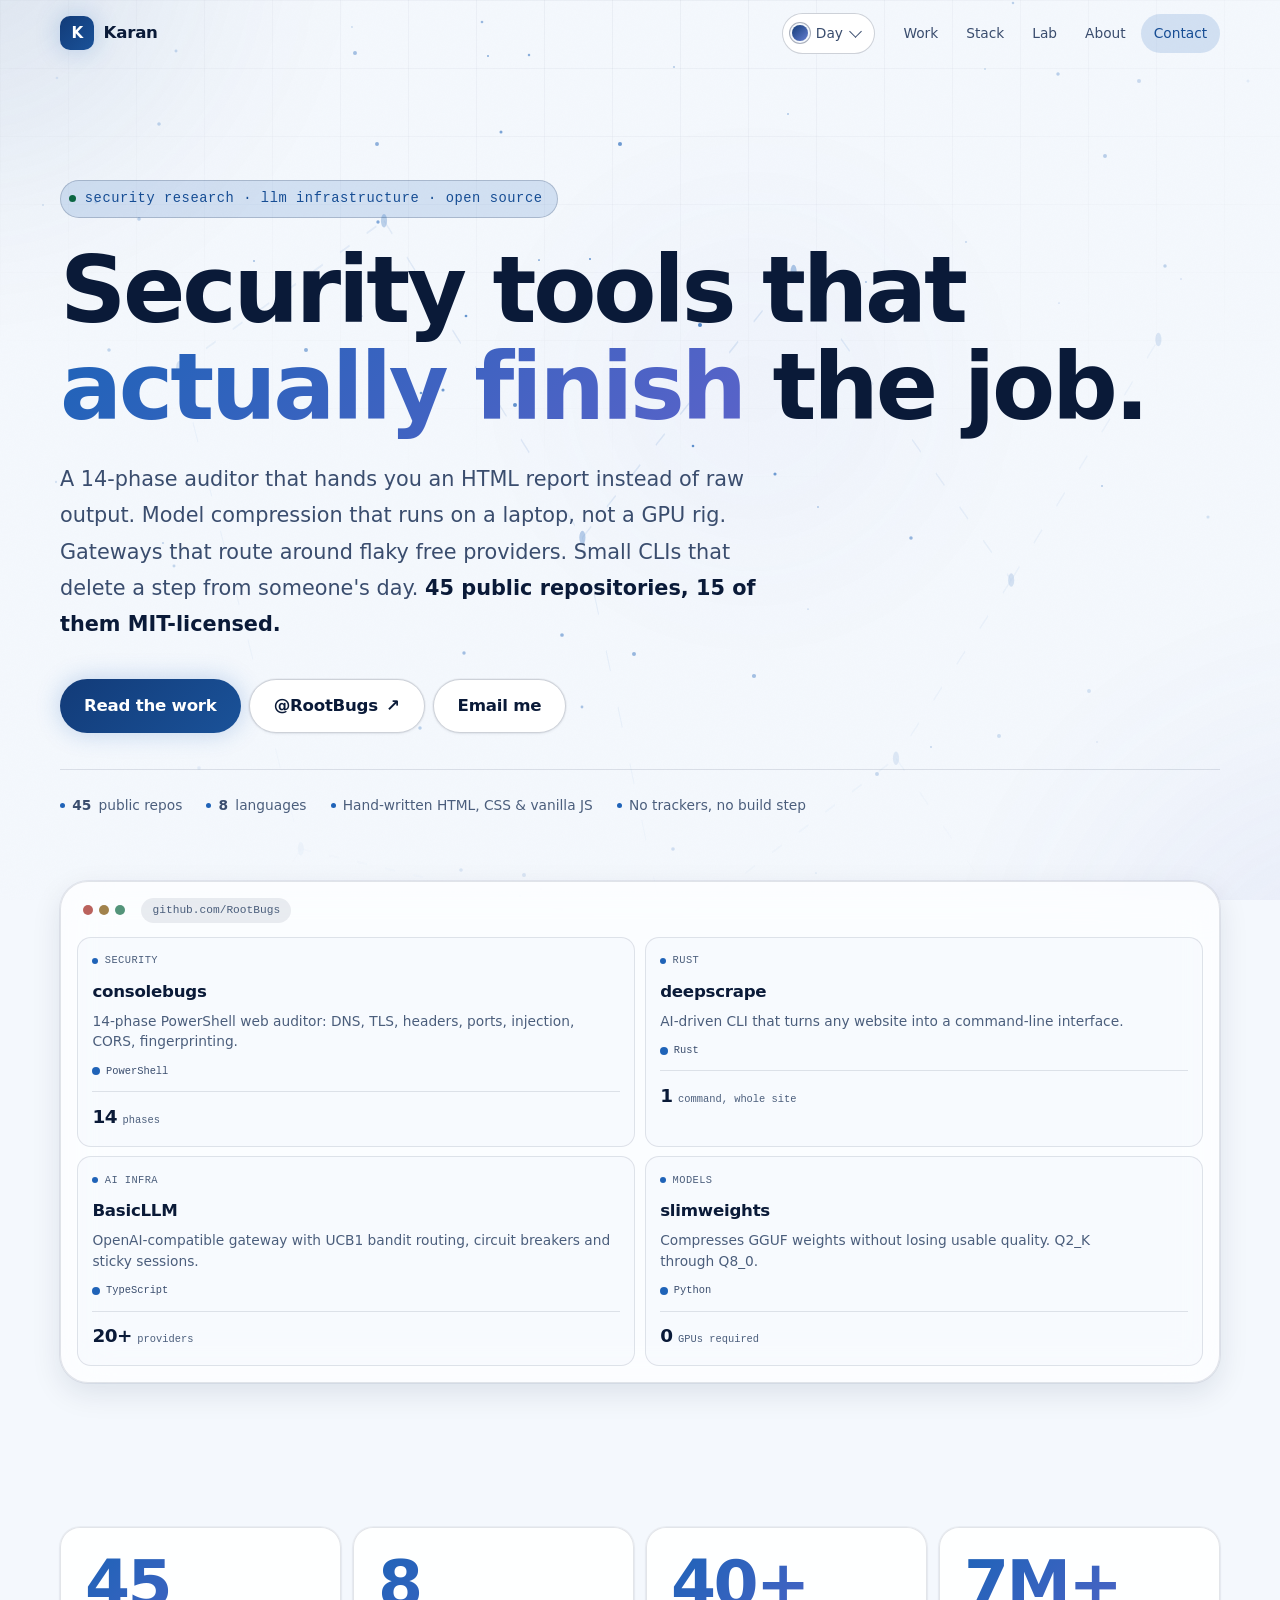
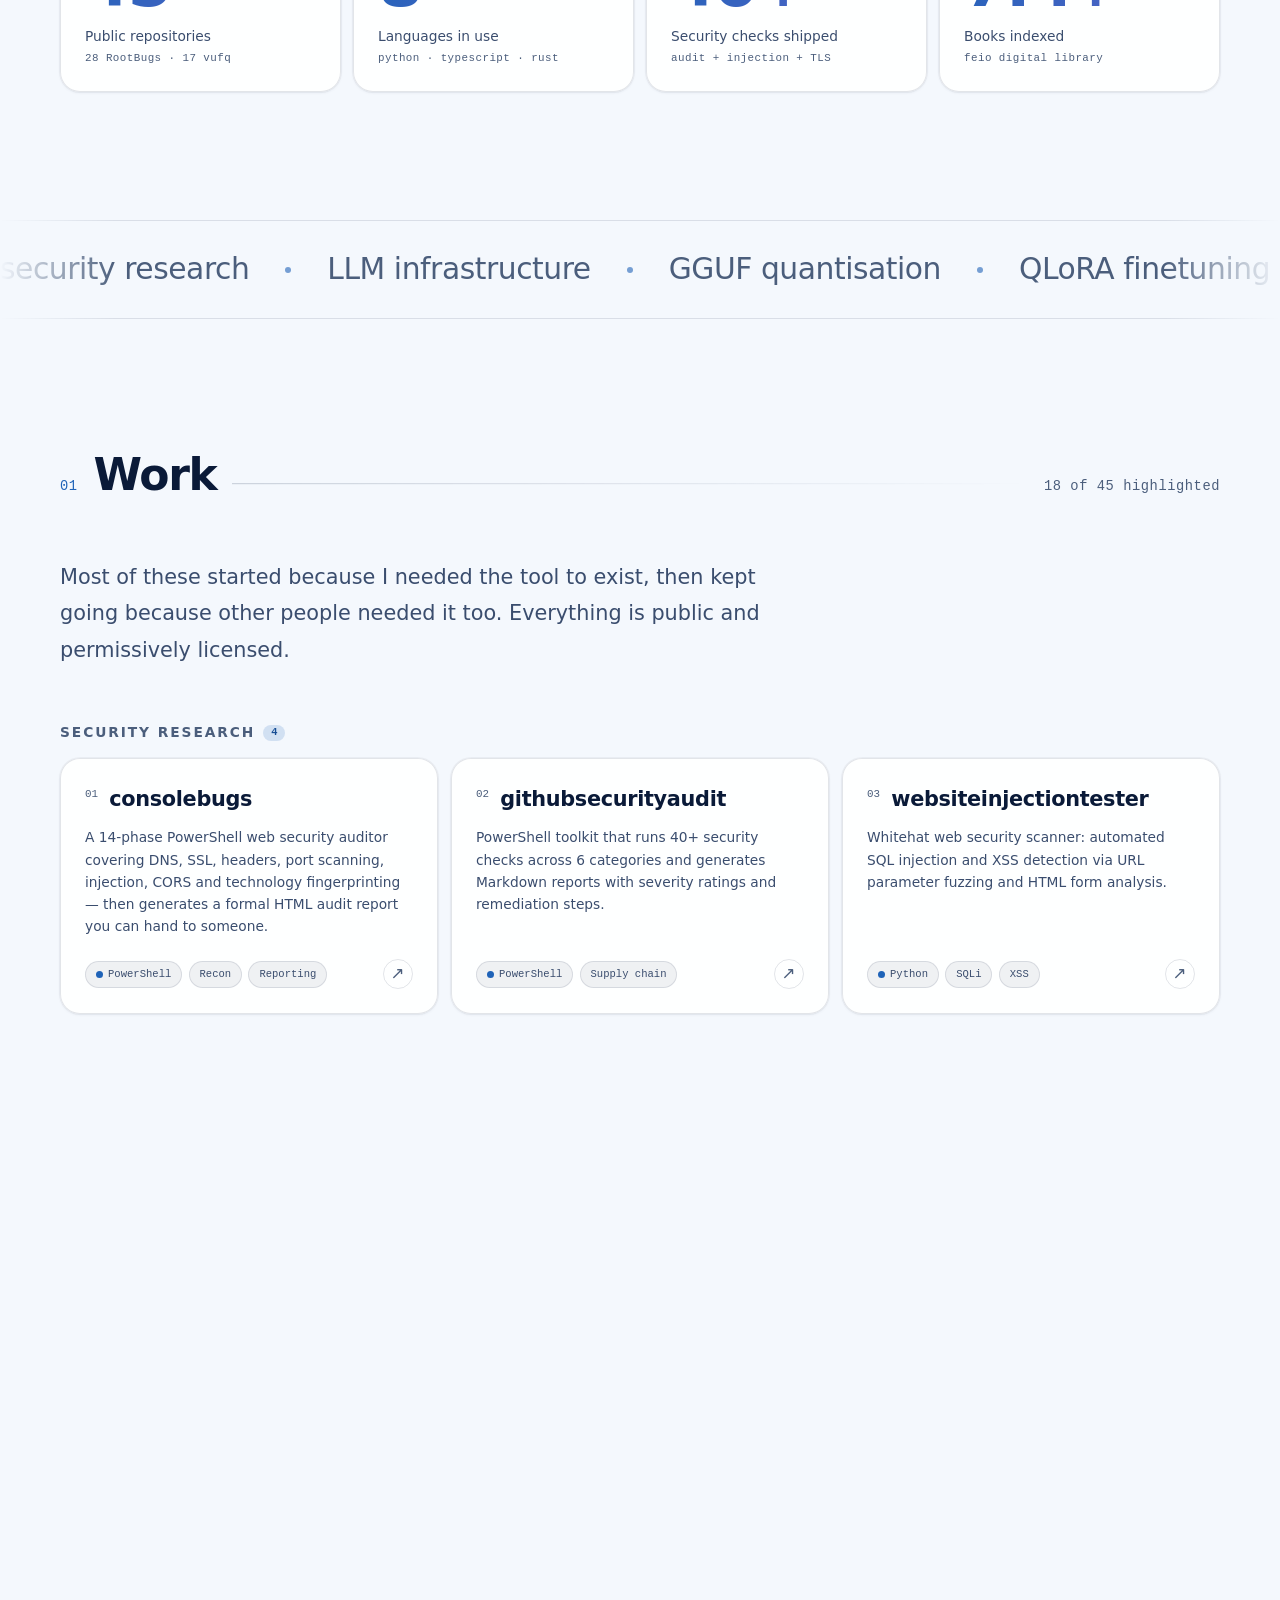
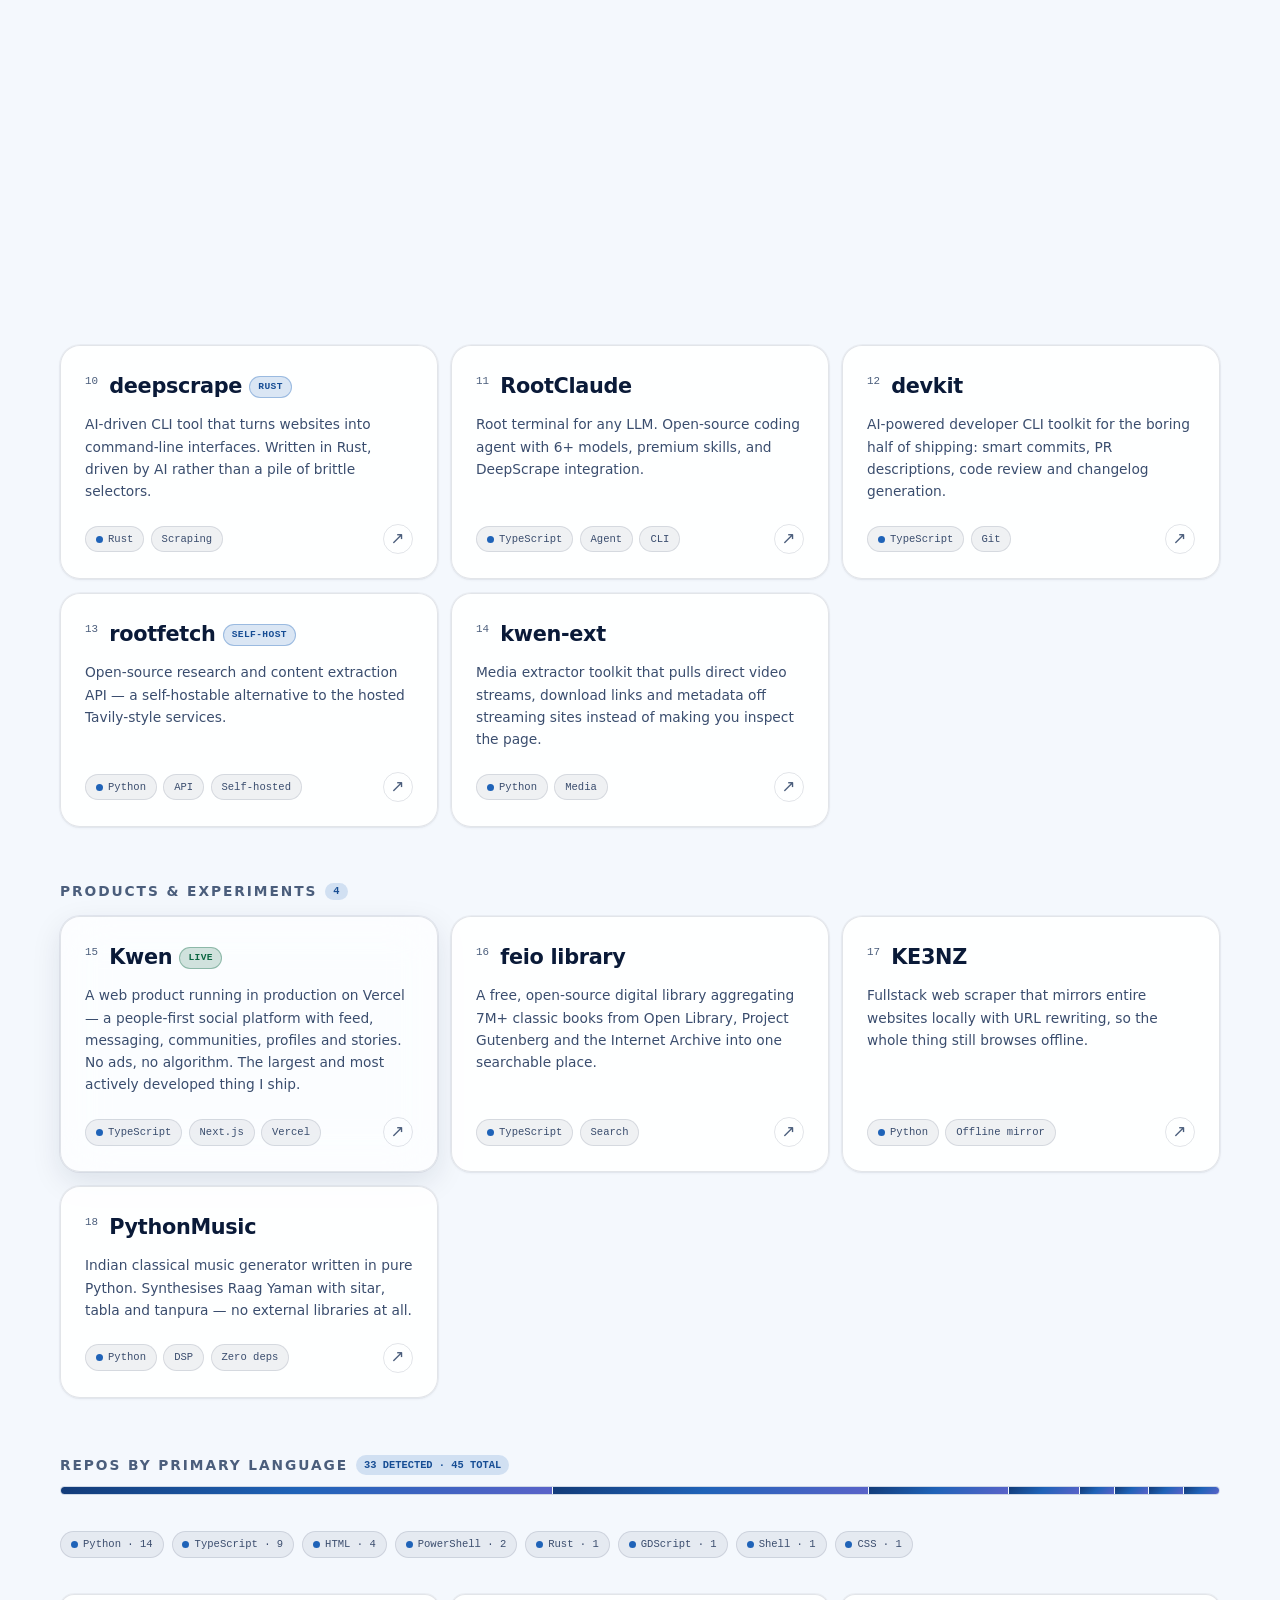
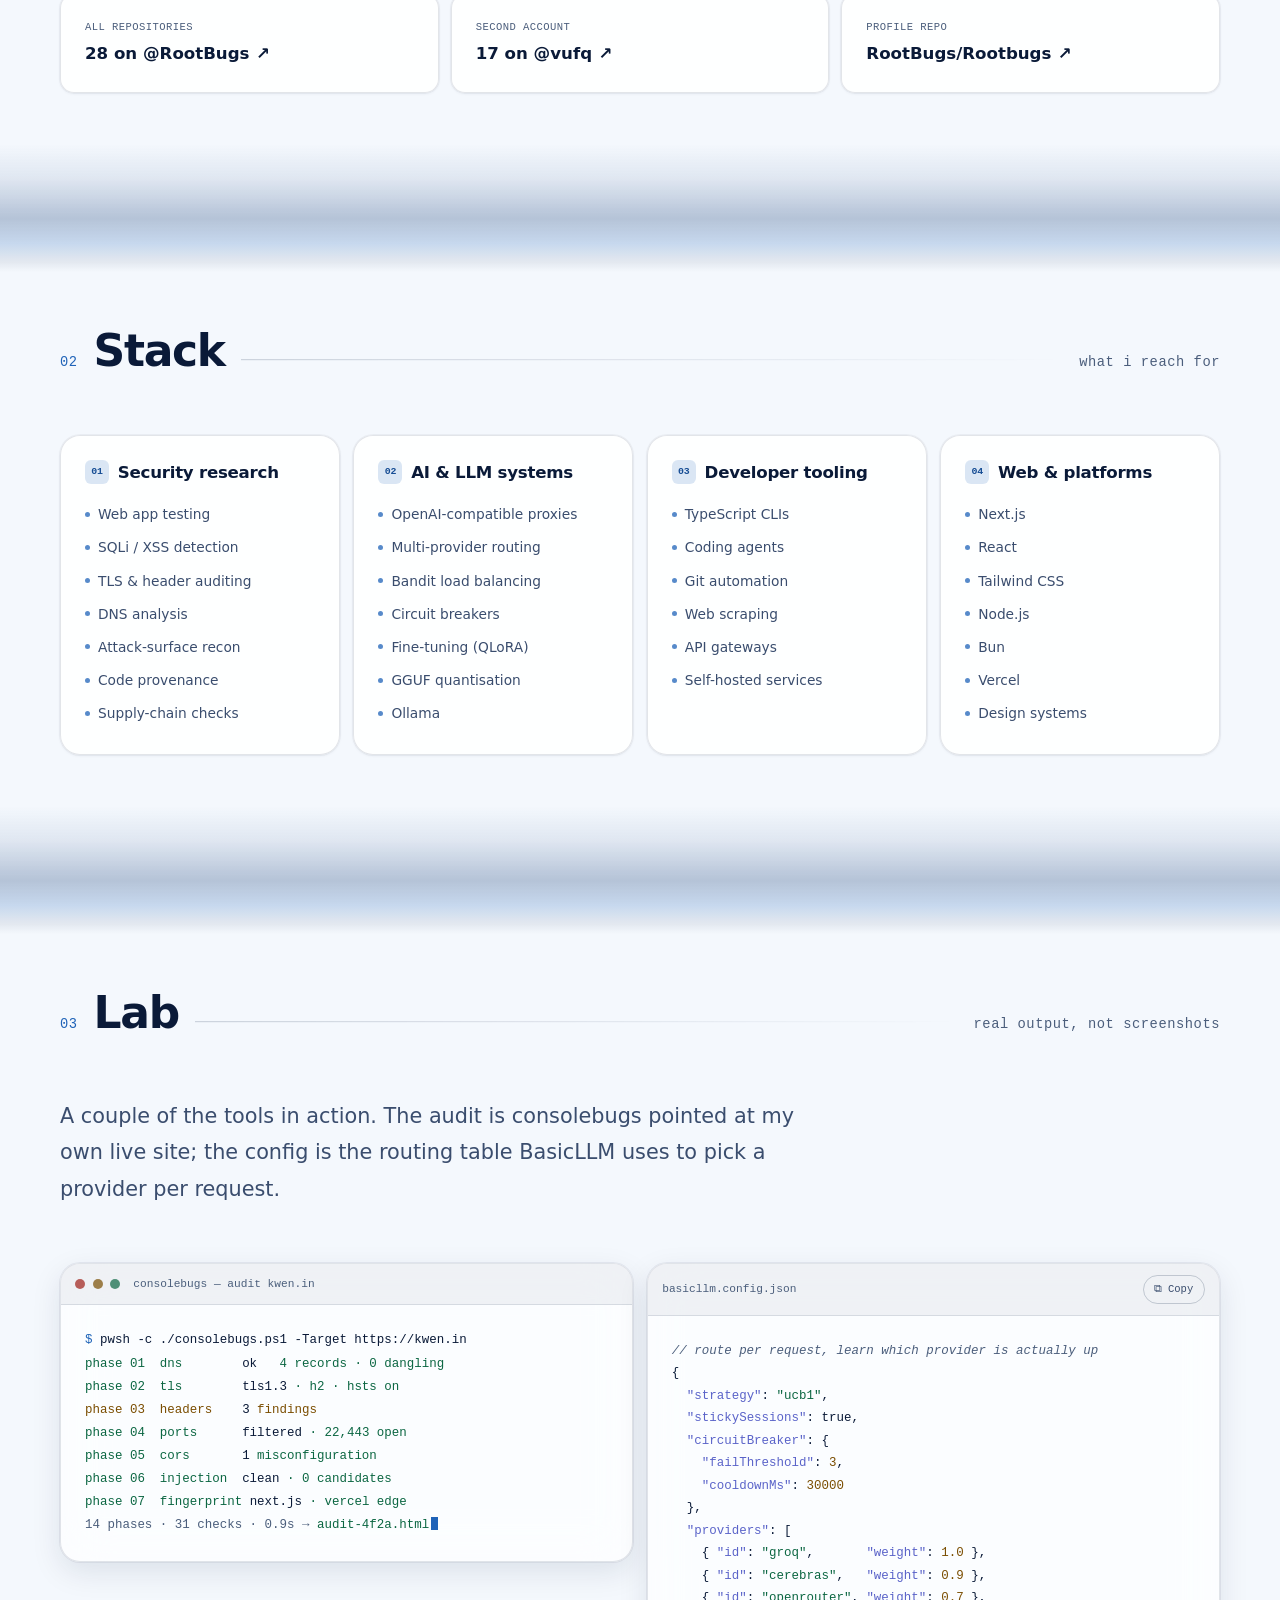
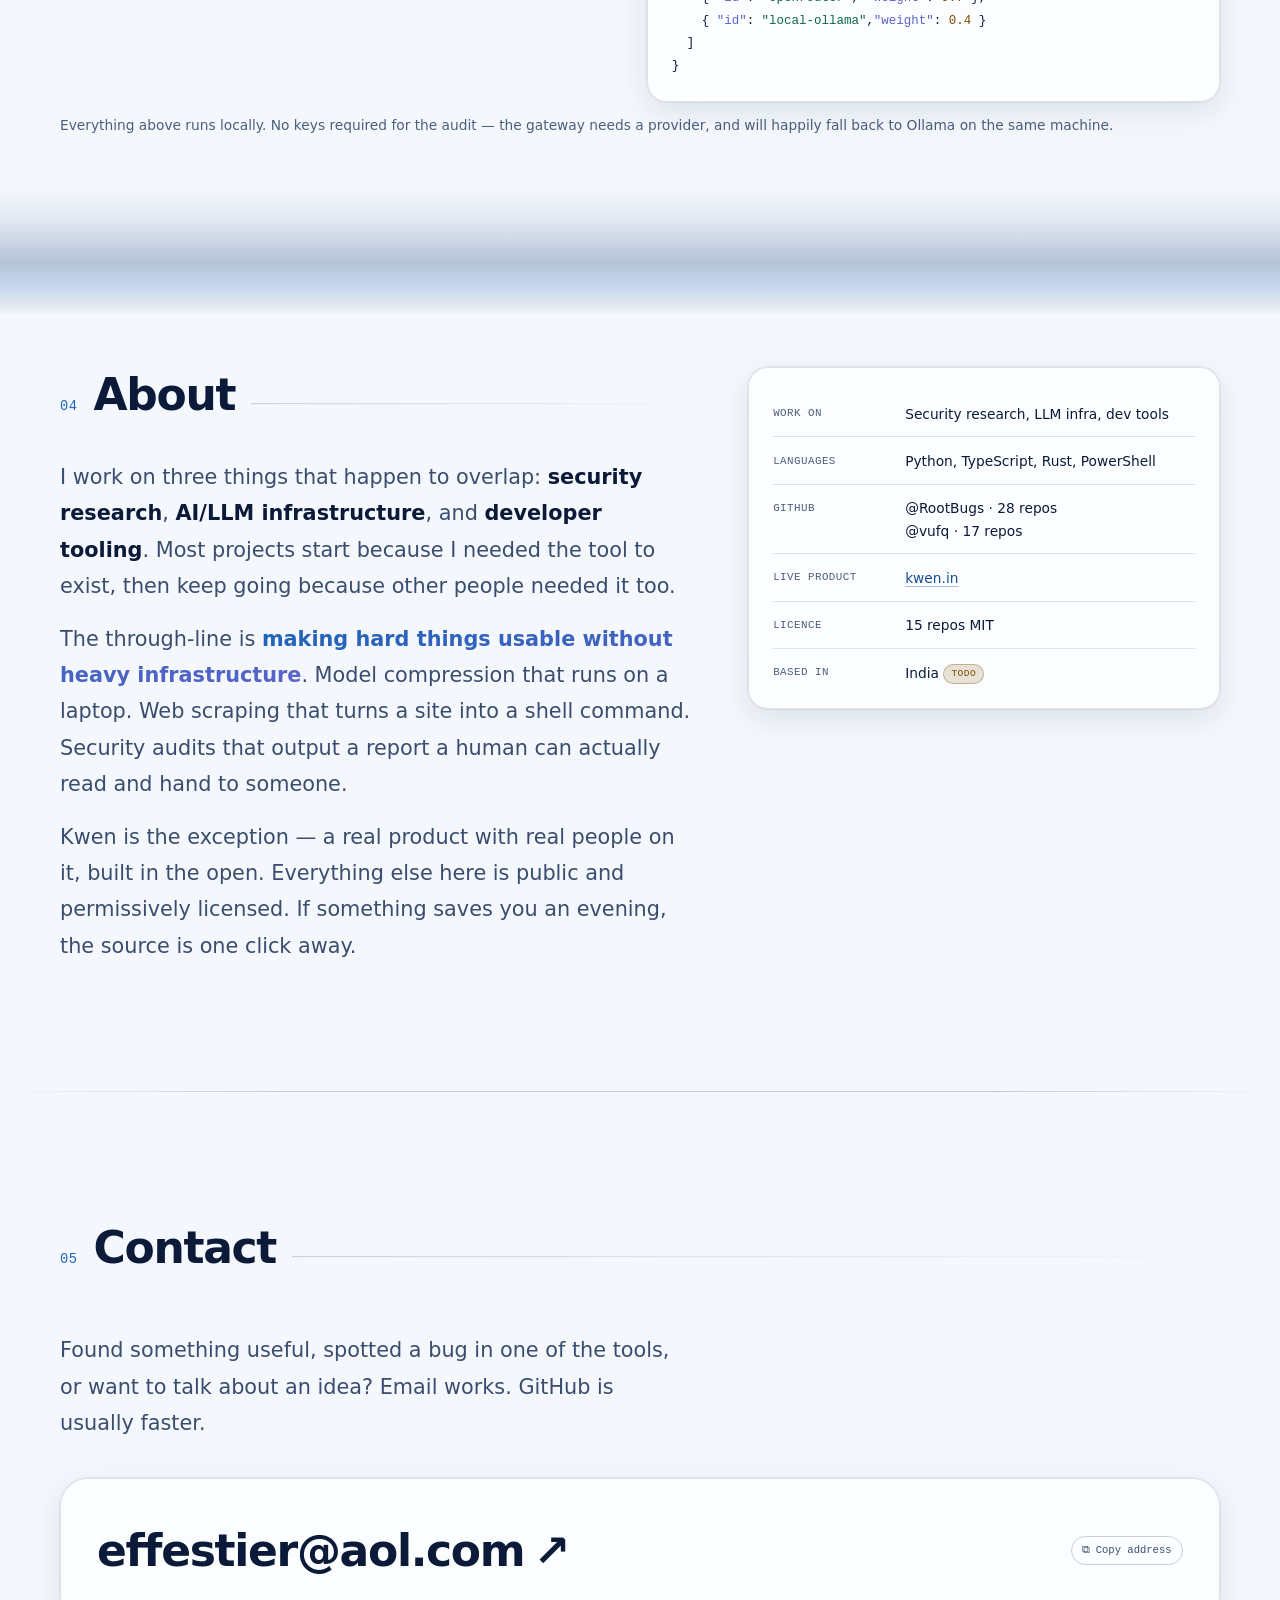
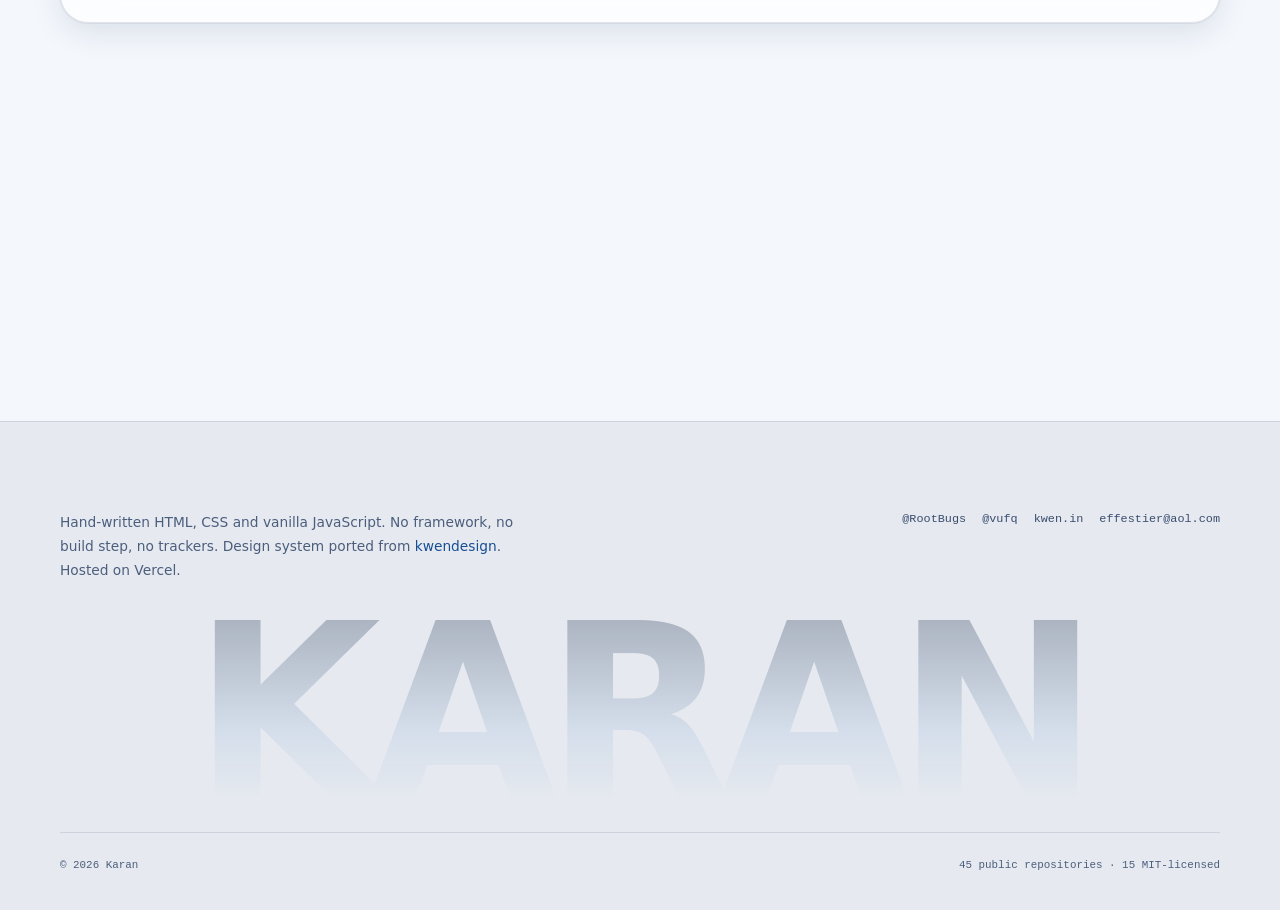
==== index.html @ cdd551ab "Rebuild the site on the Kwen design system Replaces the previous direction with a port of Karan's ow" ====
<!DOCTYPE html>
<html lang="en" data-theme="midnight">
<head>
<meta charset="utf-8">
<meta name="viewport" content="width=device-width, initial-scale=1">

<title>Karan — Security Research, AI Tooling &amp; Open Source</title>
<meta name="description" content="Karan builds security research tooling, LLM infrastructure and open-source developer tools. 45 public repositories across Python, TypeScript, Rust and PowerShell.">
<meta name="author" content="Karan">
<meta name="theme-color" content="#0a1428" id="metaTheme">
<link rel="canonical" href="https://feio.in/">

<meta property="og:type" content="profile">
<meta property="og:url" content="https://feio.in/">
<meta property="og:title" content="Karan — Security Research, AI Tooling &amp; Open Source">
<meta property="og:description" content="Security research tooling, LLM infrastructure and open-source developer tools. 45 public repositories.">
<meta property="og:image" content="https://feio.in/assets/img/og.png">
<meta property="og:image:width" content="1200">
<meta property="og:image:height" content="630">
<meta property="og:image:alt" content="Karan — Security tools that actually finish the job.">
<meta name="twitter:card" content="summary_large_image">
<meta name="twitter:title" content="Karan — Security Research, AI Tooling & Open Source">
<meta name="twitter:description" content="Security research tooling, LLM infrastructure and open-source developer tools.">
<meta name="twitter:image" content="https://feio.in/assets/img/og.png">

<link rel="icon" href="/assets/img/favicon.svg" type="image/svg+xml">
<link rel="apple-touch-icon" href="/assets/img/favicon.svg">
<link rel="manifest" href="/site.webmanifest">
<link rel="preload" href="/assets/fonts/SpaceGrotesk-latin.woff2" as="font" type="font/woff2" crossorigin>
<link rel="preload" href="/assets/fonts/Inter-latin.woff2" as="font" type="font/woff2" crossorigin>
<link rel="stylesheet" href="/assets/css/styles.css">
<script>
(function(){
  try{
    var saved = localStorage.getItem("feio-theme");
    var valid = ["midnight","day","aurora","ocean","ember","forest","neon","espresso"];
    if (valid.indexOf(saved) > -1) { document.documentElement.setAttribute("data-theme", saved); return; }
    if (window.matchMedia("(prefers-color-scheme: light)").matches) {
      document.documentElement.setAttribute("data-theme", "day");
    }
  }catch(e){}
})();
</script>

<script type="application/ld+json">
{
  "@context": "https://schema.org",
  "@graph": [
    {
      "@type": "Person",
      "@id": "https://feio.in/#person",
      "name": "Karan",
      "url": "https://feio.in/",
      "sameAs": [
        "https://github.com/RootBugs",
        "https://github.com/vufq",
        "https://kwen.in"
      ],
      "knowsAbout": [
        "Security research",
        "LLM infrastructure",
        "AI tooling",
        "Open-source developer tools",
        "Web scraping",
        "Python",
        "TypeScript",
        "Rust",
        "PowerShell"
      ]
    },
    {
      "@type": "WebSite",
      "@id": "https://feio.in/#website",
      "url": "https://feio.in/",
      "name": "Karan — Security Research, AI Tooling & Open Source",
      "inLanguage": "en"
    },
    {
      "@type": "ProfilePage",
      "@id": "https://feio.in/#profilepage",
      "url": "https://feio.in/",
      "about": { "@id": "https://feio.in/#person" },
      "isPartOf": { "@id": "https://feio.in/#website" }
    }
  ]
}
</script>
</head>

<body>
<a class="skip" href="#main">Skip to content</a>

<div class="bg" aria-hidden="true">
  <div class="bg-aurora">
    <div class="blob blob-1"></div>
    <div class="blob blob-2"></div>
    <div class="blob blob-3"></div>
  </div>
  <div class="bg-grid"></div>
  <div class="bg-grain"></div>
</div>

<div class="progress" id="progress" role="presentation"></div>

<header class="site-head" id="top" data-scrolled="false">
  <div class="wrap head-inner">
    <a class="brand" href="#top">
      <span class="brand-mark" aria-hidden="true">K</span>
      <span class="brand-text">Karan</span>
    </a>

    <div class="theme-picker">
      <button class="theme-btn" id="themeBtn" aria-expanded="false" aria-haspopup="true" aria-controls="themeMenu">
        <span class="swatch-live" aria-hidden="true"></span>
        <span class="label" id="themeLabel">Midnight</span>
        <span class="theme-caret" aria-hidden="true"></span>
      </button>
      <div class="theme-menu" id="themeMenu" role="radiogroup" aria-label="Colour theme" data-open="false">
        <button class="theme-opt" role="radio" aria-checked="true" data-set-theme="midnight">
          <span class="sw" style="background:linear-gradient(135deg,#2b73b9,#667fd1)"></span>Midnight
          <span class="check" aria-hidden="true">✓</span>
        </button>
        <button class="theme-opt" role="radio" aria-checked="false" data-set-theme="day">
          <span class="sw" style="background:linear-gradient(135deg,#123b78,#667fd1)"></span>Day
          <span class="check" aria-hidden="true">✓</span>
        </button>
        <button class="theme-opt" role="radio" aria-checked="false" data-set-theme="aurora">
          <span class="sw" style="background:linear-gradient(135deg,#7c3aed,#22d3ee)"></span>Aurora
          <span class="check" aria-hidden="true">✓</span>
        </button>
        <button class="theme-opt" role="radio" aria-checked="false" data-set-theme="ocean">
          <span class="sw" style="background:linear-gradient(135deg,#0e7490,#22d3ee)"></span>Ocean
          <span class="check" aria-hidden="true">✓</span>
        </button>
        <button class="theme-opt" role="radio" aria-checked="false" data-set-theme="ember">
          <span class="sw" style="background:linear-gradient(135deg,#b45309,#fb923c)"></span>Ember
          <span class="check" aria-hidden="true">✓</span>
        </button>
        <button class="theme-opt" role="radio" aria-checked="false" data-set-theme="forest">
          <span class="sw" style="background:linear-gradient(135deg,#15803d,#84cc16)"></span>Forest
          <span class="check" aria-hidden="true">✓</span>
        </button>
        <button class="theme-opt" role="radio" aria-checked="false" data-set-theme="neon">
          <span class="sw" style="background:linear-gradient(135deg,#a21caf,#f472b6)"></span>Neon
          <span class="check" aria-hidden="true">✓</span>
        </button>
        <button class="theme-opt" role="radio" aria-checked="false" data-set-theme="espresso">
          <span class="sw" style="background:linear-gradient(135deg,#8a5a2b,#d6a35c)"></span>Espresso
          <span class="check" aria-hidden="true">✓</span>
        </button>
      </div>
    </div>

    <button class="nav-toggle" id="navToggle" aria-expanded="false" aria-controls="primaryNav" aria-label="Open menu">
      <span class="bar"></span><span class="bar"></span><span class="bar"></span>
    </button>

    <nav class="nav" id="primaryNav" aria-label="Primary">
      <ul>
        <li><a href="#work">Work</a></li>
        <li><a href="#stack">Stack</a></li>
        <li><a href="#lab">Lab</a></li>
        <li><a href="#about">About</a></li>
        <li><a href="#contact">Contact</a></li>
      </ul>
    </nav>
  </div>
</header>

<main id="main">

  <!-- ============ HERO ============ -->
  <section class="hero">
    <div class="stars" id="stars" aria-hidden="true"></div>

    <div class="wrap hero-grid">
      <div>
        <p class="eyebrow reveal">
          <span class="pulse" aria-hidden="true"></span>
          security research · llm infrastructure · open source
        </p>

        <h1 class="reveal" style="--rd:80ms">
          <span class="ln">Security tools that</span>
          <span class="ln"><span class="grad">actually finish</span> the job.</span>
        </h1>

        <!-- TODO: rewrite as your own words -->
        <p class="hero-lede reveal" style="--rd:160ms">
          A 14-phase auditor that hands you an HTML report instead of raw output. Model
          compression that runs on a laptop, not a GPU rig. Gateways that route around
          flaky free providers. Small CLIs that delete a step from someone's day.
          <strong>45 public repositories, 15 of them MIT-licensed.</strong>
        </p>

        <div class="hero-cta reveal" style="--rd:220ms">
          <a class="btn btn-primary" href="#work">Read the work</a>
          <a class="btn btn-ghost" href="https://github.com/RootBugs" target="_blank" rel="noopener noreferrer">
            @RootBugs <span class="ext" aria-hidden="true">↗</span>
          </a>
          <a class="btn btn-ghost" href="#contact">Email me</a>
        </div>

        <ul class="hero-trust reveal" style="--rd:280ms">
          <li><strong>45</strong> public repos</li>
          <li><strong>8</strong> languages</li>
          <li>Hand-written HTML, CSS &amp; vanilla JS</li>
          <li>No trackers, no build step</li>
        </ul>
      </div>

      <div class="mockup glass grad-edge reveal" style="--rd:340ms" id="mockup">
        <div class="mockup-bar" aria-hidden="true">
          <i></i><i></i><i></i>
          <span class="url">github.com/RootBugs</span>
        </div>

        <div class="panes">
          <div class="pane">
            <p class="pane-tag"><span class="dot" aria-hidden="true"></span>Security</p>
            <p class="pane-name">consolebugs</p>
            <p class="pane-desc">14-phase PowerShell web auditor: DNS, TLS, headers, ports, injection, CORS, fingerprinting.</p>
            <p class="pane-lang"><span class="dot" aria-hidden="true"></span>PowerShell</p>
            <p class="pane-metric"><b>14</b> phases</p>
          </div>
          <div class="pane">
            <p class="pane-tag"><span class="dot" aria-hidden="true"></span>Rust</p>
            <p class="pane-name">deepscrape</p>
            <p class="pane-desc">AI-driven CLI that turns any website into a command-line interface.</p>
            <p class="pane-lang"><span class="dot" aria-hidden="true"></span>Rust</p>
            <p class="pane-metric"><b>1</b> command, whole site</p>
          </div>
          <div class="pane">
            <p class="pane-tag"><span class="dot" aria-hidden="true"></span>AI infra</p>
            <p class="pane-name">BasicLLM</p>
            <p class="pane-desc">OpenAI-compatible gateway with UCB1 bandit routing, circuit breakers and sticky sessions.</p>
            <p class="pane-lang"><span class="dot" aria-hidden="true"></span>TypeScript</p>
            <p class="pane-metric"><b>20+</b> providers</p>
          </div>
          <div class="pane">
            <p class="pane-tag"><span class="dot" aria-hidden="true"></span>Models</p>
            <p class="pane-name">slimweights</p>
            <p class="pane-desc">Compresses GGUF weights without losing usable quality. Q2_K through Q8_0.</p>
            <p class="pane-lang"><span class="dot" aria-hidden="true"></span>Python</p>
            <p class="pane-metric"><b>0</b> GPUs required</p>
          </div>
        </div>
      </div>
    </div>
  </section>

  <!-- ============ STATS ============ -->
  <section class="section" style="padding-top:0">
    <div class="wrap">
      <div class="stats">
        <div class="stat glass-lite reveal">
          <b data-count="45">0</b>
          <span>Public repositories</span>
          <em>28 RootBugs · 17 vufq</em>
        </div>
        <div class="stat glass-lite reveal" style="--rd:80ms">
          <b data-count="8">0</b>
          <span>Languages in use</span>
          <em>python · typescript · rust</em>
        </div>
        <div class="stat glass-lite reveal" style="--rd:160ms">
          <b data-count="40" data-suffix="+">0</b>
          <span>Security checks shipped</span>
          <em>audit + injection + TLS</em>
        </div>
        <div class="stat glass-lite reveal" style="--rd:240ms">
          <b data-count="7" data-suffix="M+">0</b>
          <span>Books indexed</span>
          <em>feio digital library</em>
        </div>
      </div>
    </div>
  </section>

  <!-- ============ MARQUEE ============ -->
  <div class="marquee" aria-hidden="true">
    <div class="marquee-track" id="marqueeTrack">
      <span>security research</span>
      <span>LLM infrastructure</span>
      <span>GGUF quantisation</span>
      <span>QLoRA finetuning</span>
      <span>attack surface</span>
      <span>OpenAI-compatible routing</span>
      <span>Rust CLIs</span>
      <span>web scraping</span>
      <span>coding agents</span>
      <span>DNS &amp; TLS analysis</span>
      <span>self-hosted APIs</span>
      <span>circuit breakers</span>
    </div>
  </div>

  <!-- ============ WORK ============ -->
  <section id="work" class="section">
    <div class="wrap">
      <div class="sec-head reveal">
        <span class="sec-num" aria-hidden="true">01</span>
        <h2 class="sec-title">Work</h2>
        <span class="sec-rule" aria-hidden="true"></span>
        <span class="sec-note">18 of 45 highlighted</span>
      </div>

      <p class="sec-lede reveal">
        Most of these started because I needed the tool to exist, then kept going because
        other people needed it too. Everything is public and permissively licensed.
      </p>

      <div class="group">
        <h3 class="group-label reveal">Security research <span class="cnt">4</span></h3>
        <div class="work-grid">
          <a class="card glass-lite grad-edge reveal" href="https://github.com/RootBugs/consolebugs" target="_blank" rel="noopener noreferrer">
            <span class="card-top">
              <span class="card-idx" aria-hidden="true">01</span>
              <span class="card-name">consolebugs</span>
            </span>
            <span class="card-desc">A 14-phase PowerShell web security auditor covering DNS, SSL, headers, port scanning, injection, CORS and technology fingerprinting — then generates a formal HTML audit report you can hand to someone.</span>
            <span class="card-foot">
              <span class="chip chip-lang"><span class="dot" aria-hidden="true"></span>PowerShell</span>
              <span class="chip">Recon</span>
              <span class="chip">Reporting</span>
              <span class="card-go" aria-hidden="true">↗</span>
            </span>
          </a>

          <a class="card glass-lite grad-edge reveal" href="https://github.com/RootBugs/githubsecurityaudit" target="_blank" rel="noopener noreferrer">
            <span class="card-top">
              <span class="card-idx" aria-hidden="true">02</span>
              <span class="card-name">githubsecurityaudit</span>
            </span>
            <span class="card-desc">PowerShell toolkit that runs 40+ security checks across 6 categories and generates Markdown reports with severity ratings and remediation steps.</span>
            <span class="card-foot">
              <span class="chip chip-lang"><span class="dot" aria-hidden="true"></span>PowerShell</span>
              <span class="chip">Supply chain</span>
              <span class="card-go" aria-hidden="true">↗</span>
            </span>
          </a>

          <a class="card glass-lite grad-edge reveal" href="https://github.com/RootBugs/websiteinjectiontester" target="_blank" rel="noopener noreferrer">
            <span class="card-top">
              <span class="card-idx" aria-hidden="true">03</span>
              <span class="card-name">websiteinjectiontester</span>
            </span>
            <span class="card-desc">Whitehat web security scanner: automated SQL injection and XSS detection via URL parameter fuzzing and HTML form analysis.</span>
            <span class="card-foot">
              <span class="chip chip-lang"><span class="dot" aria-hidden="true"></span>Python</span>
              <span class="chip">SQLi</span>
              <span class="chip">XSS</span>
              <span class="card-go" aria-hidden="true">↗</span>
            </span>
          </a>

          <a class="card glass-lite grad-edge reveal" href="https://github.com/RootBugs/lineage" target="_blank" rel="noopener noreferrer">
            <span class="card-top">
              <span class="card-idx" aria-hidden="true">04</span>
              <span class="card-name">lineage</span>
            </span>
            <span class="card-desc">Git provenance and code similarity engine. Traces every line back to its origin, detects cross-repository code copying, and measures structural similarity between projects.</span>
            <span class="card-foot">
              <span class="chip chip-lang"><span class="dot" aria-hidden="true"></span>Python</span>
              <span class="chip">Forensics</span>
              <span class="card-go" aria-hidden="true">↗</span>
            </span>
          </a>
        </div>
      </div>

      <div class="group">
        <h3 class="group-label reveal">AI &amp; LLM systems <span class="cnt">5</span></h3>
        <div class="work-grid">
          <a class="card glass-lite grad-edge reveal" href="https://github.com/RootBugs/prism" target="_blank" rel="noopener noreferrer">
            <span class="card-top">
              <span class="card-idx" aria-hidden="true">05</span>
              <span class="card-name">PRISM <span class="badge badge-new">flagship</span></span>
            </span>
            <span class="card-desc">Professional Research Intelligence System Modular. AI research proxy with a 19-layer prompt engine, 8-level escalation, obfuscation, multi-provider routing, a plugin system and its own CLI.</span>
            <span class="card-foot">
              <span class="chip chip-lang"><span class="dot" aria-hidden="true"></span>TypeScript</span>
              <span class="chip">Proxy</span>
              <span class="chip">Plugins</span>
              <span class="card-go" aria-hidden="true">↗</span>
            </span>
          </a>

          <a class="card glass-lite grad-edge reveal" href="https://github.com/RootBugs/BasicLLM" target="_blank" rel="noopener noreferrer">
            <span class="card-top">
              <span class="card-idx" aria-hidden="true">06</span>
              <span class="card-name">BasicLLM</span>
            </span>
            <span class="card-desc">OpenAI-compatible AI gateway with UCB1 bandit routing across 20+ free LLM providers, featuring circuit breakers, session stickiness and automatic failover.</span>
            <span class="card-foot">
              <span class="chip chip-lang"><span class="dot" aria-hidden="true"></span>TypeScript</span>
              <span class="chip">Routing</span>
              <span class="chip">Resilience</span>
              <span class="card-go" aria-hidden="true">↗</span>
            </span>
          </a>

          <a class="card glass-lite grad-edge reveal" href="https://github.com/RootBugs/jailbroke2n" target="_blank" rel="noopener noreferrer">
            <span class="card-top">
              <span class="card-idx" aria-hidden="true">07</span>
              <span class="card-name">jailbroke2n</span>
            </span>
            <span class="card-desc">OpenAI-compatible proxy that injects a 19-layer system prompt, applies parseltongue obfuscation, autodetects refusals and retries with 6-level escalation strategies.</span>
            <span class="card-foot">
              <span class="chip chip-lang"><span class="dot" aria-hidden="true"></span>TypeScript</span>
              <span class="chip">Escalation</span>
              <span class="card-go" aria-hidden="true">↗</span>
            </span>
          </a>

          <a class="card glass-lite grad-edge reveal" href="https://github.com/RootBugs/slimweights" target="_blank" rel="noopener noreferrer">
            <span class="card-top">
              <span class="card-idx" aria-hidden="true">08</span>
              <span class="card-name">SlimWeights</span>
            </span>
            <span class="card-desc">Model compression toolkit that shrinks GGUF weights without losing usable quality. Q2_K through Q8_0 quantisation, on an ordinary laptop rather than a GPU rig.</span>
            <span class="card-foot">
              <span class="chip chip-lang"><span class="dot" aria-hidden="true"></span>Python</span>
              <span class="chip">GGUF</span>
              <span class="chip">Quantisation</span>
              <span class="card-go" aria-hidden="true">↗</span>
            </span>
          </a>

          <a class="card glass-lite grad-edge reveal" href="https://github.com/RootBugs/kwenv0.2model" target="_blank" rel="noopener noreferrer">
            <span class="card-top">
              <span class="card-idx" aria-hidden="true">09</span>
              <span class="card-name">Kwen v0.2 <span class="badge">model</span></span>
            </span>
            <span class="card-desc">Local, uncensored AI finetuned from Qwen2.5 for tech and coding work. Built with QLoRA and served via Ollama.</span>
            <span class="card-foot">
              <span class="chip chip-lang"><span class="dot" aria-hidden="true"></span>Python</span>
              <span class="chip">QLoRA</span>
              <span class="chip">Ollama</span>
              <span class="card-go" aria-hidden="true">↗</span>
            </span>
          </a>
        </div>
      </div>

      <div class="group">
        <h3 class="group-label reveal">Developer tooling <span class="cnt">5</span></h3>
        <div class="work-grid">
          <a class="card glass-lite grad-edge reveal" href="https://github.com/RootBugs/deepscrape" target="_blank" rel="noopener noreferrer">
            <span class="card-top">
              <span class="card-idx" aria-hidden="true">10</span>
              <span class="card-name">deepscrape <span class="badge badge-new">rust</span></span>
            </span>
            <span class="card-desc">AI-driven CLI tool that turns websites into command-line interfaces. Written in Rust, driven by AI rather than a pile of brittle selectors.</span>
            <span class="card-foot">
              <span class="chip chip-lang"><span class="dot" aria-hidden="true"></span>Rust</span>
              <span class="chip">Scraping</span>
              <span class="card-go" aria-hidden="true">↗</span>
            </span>
          </a>

          <a class="card glass-lite grad-edge reveal" href="https://github.com/RootBugs/Rootclaude" target="_blank" rel="noopener noreferrer">
            <span class="card-top">
              <span class="card-idx" aria-hidden="true">11</span>
              <span class="card-name">RootClaude</span>
            </span>
            <span class="card-desc">Root terminal for any LLM. Open-source coding agent with 6+ models, premium skills, and DeepScrape integration.</span>
            <span class="card-foot">
              <span class="chip chip-lang"><span class="dot" aria-hidden="true"></span>TypeScript</span>
              <span class="chip">Agent</span>
              <span class="chip">CLI</span>
              <span class="card-go" aria-hidden="true">↗</span>
            </span>
          </a>

          <a class="card glass-lite grad-edge reveal" href="https://github.com/RootBugs/devkit" target="_blank" rel="noopener noreferrer">
            <span class="card-top">
              <span class="card-idx" aria-hidden="true">12</span>
              <span class="card-name">devkit</span>
            </span>
            <span class="card-desc">AI-powered developer CLI toolkit for the boring half of shipping: smart commits, PR descriptions, code review and changelog generation.</span>
            <span class="card-foot">
              <span class="chip chip-lang"><span class="dot" aria-hidden="true"></span>TypeScript</span>
              <span class="chip">Git</span>
              <span class="card-go" aria-hidden="true">↗</span>
            </span>
          </a>

          <a class="card glass-lite grad-edge reveal" href="https://github.com/RootBugs/rootfetch" target="_blank" rel="noopener noreferrer">
            <span class="card-top">
              <span class="card-idx" aria-hidden="true">13</span>
              <span class="card-name">rootfetch <span class="badge badge-new">self-host</span></span>
            </span>
            <span class="card-desc">Open-source research and content extraction API — a self-hostable alternative to the hosted Tavily-style services.</span>
            <span class="card-foot">
              <span class="chip chip-lang"><span class="dot" aria-hidden="true"></span>Python</span>
              <span class="chip">API</span>
              <span class="chip">Self-hosted</span>
              <span class="card-go" aria-hidden="true">↗</span>
            </span>
          </a>

          <a class="card glass-lite grad-edge reveal" href="https://github.com/vufq/kwen-ext" target="_blank" rel="noopener noreferrer">
            <span class="card-top">
              <span class="card-idx" aria-hidden="true">14</span>
              <span class="card-name">kwen-ext</span>
            </span>
            <span class="card-desc">Media extractor toolkit that pulls direct video streams, download links and metadata off streaming sites instead of making you inspect the page.</span>
            <span class="card-foot">
              <span class="chip chip-lang"><span class="dot" aria-hidden="true"></span>Python</span>
              <span class="chip">Media</span>
              <span class="card-go" aria-hidden="true">↗</span>
            </span>
          </a>
        </div>
      </div>

      <div class="group">
        <h3 class="group-label reveal">Products &amp; experiments <span class="cnt">4</span></h3>
        <div class="work-grid">
          <a class="card glass grad-edge reveal" href="https://kwen.in" target="_blank" rel="noopener noreferrer">
            <span class="card-top">
              <span class="card-idx" aria-hidden="true">15</span>
              <span class="card-name">Kwen <span class="badge">live</span></span>
            </span>
            <span class="card-desc">A web product running in production on Vercel — a people-first social platform with feed, messaging, communities, profiles and stories. No ads, no algorithm. The largest and most actively developed thing I ship.</span>
            <span class="card-foot">
              <span class="chip chip-lang"><span class="dot" aria-hidden="true"></span>TypeScript</span>
              <span class="chip">Next.js</span>
              <span class="chip">Vercel</span>
              <span class="card-go" aria-hidden="true">↗</span>
            </span>
          </a>

          <a class="card glass-lite grad-edge reveal" href="https://github.com/RootBugs/feio" target="_blank" rel="noopener noreferrer">
            <span class="card-top">
              <span class="card-idx" aria-hidden="true">16</span>
              <span class="card-name">feio library</span>
            </span>
            <span class="card-desc">A free, open-source digital library aggregating 7M+ classic books from Open Library, Project Gutenberg and the Internet Archive into one searchable place.</span>
            <span class="card-foot">
              <span class="chip chip-lang"><span class="dot" aria-hidden="true"></span>TypeScript</span>
              <span class="chip">Search</span>
              <span class="card-go" aria-hidden="true">↗</span>
            </span>
          </a>

          <a class="card glass-lite grad-edge reveal" href="https://github.com/RootBugs/KE3NZ" target="_blank" rel="noopener noreferrer">
            <span class="card-top">
              <span class="card-idx" aria-hidden="true">17</span>
              <span class="card-name">KE3NZ</span>
            </span>
            <span class="card-desc">Fullstack web scraper that mirrors entire websites locally with URL rewriting, so the whole thing still browses offline.</span>
            <span class="card-foot">
              <span class="chip chip-lang"><span class="dot" aria-hidden="true"></span>Python</span>
              <span class="chip">Offline mirror</span>
              <span class="card-go" aria-hidden="true">↗</span>
            </span>
          </a>

          <a class="card glass-lite grad-edge reveal" href="https://github.com/RootBugs/PythonMusic" target="_blank" rel="noopener noreferrer">
            <span class="card-top">
              <span class="card-idx" aria-hidden="true">18</span>
              <span class="card-name">PythonMusic</span>
            </span>
            <span class="card-desc">Indian classical music generator written in pure Python. Synthesises Raag Yaman with sitar, tabla and tanpura — no external libraries at all.</span>
            <span class="card-foot">
              <span class="chip chip-lang"><span class="dot" aria-hidden="true"></span>Python</span>
              <span class="chip">DSP</span>
              <span class="chip">Zero deps</span>
              <span class="card-go" aria-hidden="true">↗</span>
            </span>
          </a>
        </div>
      </div>

      <!-- ============ LANGUAGE BREAKDOWN ============ -->
      <div class="reveal" style="margin-top:var(--space-xl)">
        <p class="group-label" style="margin-bottom:.6rem">Repos by primary language <span class="cnt">33 detected · 45 total</span></p>
        <div class="lang-bar" role="img" aria-label="Repository primary language split: Python 42.4%, TypeScript 27.3%, HTML 12.1%, PowerShell 6.1%, Rust 3%, GDScript 3%, Shell 3%, CSS 3%">
          <i style="width:42.5%"></i>
          <i style="width:27.3%"></i>
          <i style="width:12.1%"></i>
          <i style="width:6.1%"></i>
          <i style="width:3%"></i>
          <i style="width:3%"></i>
          <i style="width:3%"></i>
          <i style="width:3%"></i>
        </div>
        <ul class="langs">
          <li class="chip chip-lang"><span class="dot" aria-hidden="true"></span>Python · 14</li>
          <li class="chip chip-lang"><span class="dot" aria-hidden="true"></span>TypeScript · 9</li>
          <li class="chip chip-lang"><span class="dot" aria-hidden="true"></span>HTML · 4</li>
          <li class="chip chip-lang"><span class="dot" aria-hidden="true"></span>PowerShell · 2</li>
          <li class="chip chip-lang"><span class="dot" aria-hidden="true"></span>Rust · 1</li>
          <li class="chip chip-lang"><span class="dot" aria-hidden="true"></span>GDScript · 1</li>
          <li class="chip chip-lang"><span class="dot" aria-hidden="true"></span>Shell · 1</li>
          <li class="chip chip-lang"><span class="dot" aria-hidden="true"></span>CSS · 1</li>
        </ul>
      </div>

      <div class="link-grid reveal">
        <a class="link-cell glass-lite grad-edge" href="https://github.com/RootBugs?tab=repositories" target="_blank" rel="noopener noreferrer">
          <span class="link-label">All repositories</span>
          <span class="link-value">28 on @RootBugs <span class="ext" aria-hidden="true">↗</span></span>
        </a>
        <a class="link-cell glass-lite grad-edge" href="https://github.com/vufq?tab=repositories" target="_blank" rel="noopener noreferrer">
          <span class="link-label">Second account</span>
          <span class="link-value">17 on @vufq <span class="ext" aria-hidden="true">↗</span></span>
        </a>
        <a class="link-cell glass-lite grad-edge" href="https://github.com/RootBugs/Rootbugs" target="_blank" rel="noopener noreferrer">
          <span class="link-label">Profile repo</span>
          <span class="link-value">RootBugs/Rootbugs <span class="ext" aria-hidden="true">↗</span></span>
        </a>
      </div>
    </div>
  </section>

  <div class="melt-divider" aria-hidden="true"></div>

  <!-- ============ STACK ============ -->
  <section id="stack" class="section">
    <div class="wrap">
      <div class="sec-head reveal">
        <span class="sec-num" aria-hidden="true">02</span>
        <h2 class="sec-title">Stack</h2>
        <span class="sec-rule" aria-hidden="true"></span>
        <span class="sec-note">what I reach for</span>
      </div>

      <div class="matrix">
        <div class="matrix-item glass-lite reveal">
          <h3><span class="num" aria-hidden="true">01</span> Security research</h3>
          <ul>
            <li>Web app testing</li>
            <li>SQLi / XSS detection</li>
            <li>TLS &amp; header auditing</li>
            <li>DNS analysis</li>
            <li>Attack-surface recon</li>
            <li>Code provenance</li>
            <li>Supply-chain checks</li>
          </ul>
        </div>
        <div class="matrix-item glass-lite reveal" style="--rd:80ms">
          <h3><span class="num" aria-hidden="true">02</span> AI &amp; LLM systems</h3>
          <ul>
            <li>OpenAI-compatible proxies</li>
            <li>Multi-provider routing</li>
            <li>Bandit load balancing</li>
            <li>Circuit breakers</li>
            <li>Fine-tuning (QLoRA)</li>
            <li>GGUF quantisation</li>
            <li>Ollama</li>
          </ul>
        </div>
        <div class="matrix-item glass-lite reveal" style="--rd:160ms">
          <h3><span class="num" aria-hidden="true">03</span> Developer tooling</h3>
          <ul>
            <li>TypeScript CLIs</li>
            <li>Coding agents</li>
            <li>Git automation</li>
            <li>Web scraping</li>
            <li>API gateways</li>
            <li>Self-hosted services</li>
          </ul>
        </div>
        <div class="matrix-item glass-lite reveal" style="--rd:240ms">
          <h3><span class="num" aria-hidden="true">04</span> Web &amp; platforms</h3>
          <ul>
            <li>Next.js</li>
            <li>React</li>
            <li>Tailwind CSS</li>
            <li>Node.js</li>
            <li>Bun</li>
            <li>Vercel</li>
            <li>Design systems</li>
          </ul>
        </div>
      </div>
    </div>
  </section>

  <div class="melt-divider" aria-hidden="true"></div>

  <!-- ============ LAB ============ -->
  <section id="lab" class="section">
    <div class="wrap">
      <div class="sec-head reveal">
        <span class="sec-num" aria-hidden="true">03</span>
        <h2 class="sec-title">Lab</h2>
        <span class="sec-rule" aria-hidden="true"></span>
        <span class="sec-note">real output, not screenshots</span>
      </div>

      <p class="sec-lede reveal">
        A couple of the tools in action. The audit is <a href="https://github.com/RootBugs/consolebugs" target="_blank" rel="noopener noreferrer">consolebugs</a>
        pointed at my own live site; the config is the routing table
        <a href="https://github.com/RootBugs/BasicLLM" target="_blank" rel="noopener noreferrer">BasicLLM</a> uses to pick a provider per request.
      </p>

      <div class="lab">
        <div class="term glass grad-edge reveal">
          <div class="term-bar">
            <i class="term-dot" style="background:color-mix(in srgb,var(--danger) 70%,transparent)" aria-hidden="true"></i>
            <i class="term-dot" style="background:color-mix(in srgb,var(--warning) 70%,transparent)" aria-hidden="true"></i>
            <i class="term-dot" style="background:color-mix(in srgb,var(--success) 70%,transparent)" aria-hidden="true"></i>
            <span class="t">consolebugs — audit kwen.in</span>
          </div>
          <div class="term-body" id="termBody">
<span class="term-line term-cmd" data-anim style="--i:0ms">pwsh -c ./consolebugs.ps1 -Target https://kwen.in</span>
<span class="term-line term-ok" data-anim style="--i:180ms">phase 01  dns        <span class="term-k">ok</span>   4 records · 0 dangling</span>
<span class="term-line term-ok" data-anim style="--i:360ms">phase 02  tls        <span class="term-k">tls1.3</span> · h2 · hsts on</span>
<span class="term-line term-warn" data-anim style="--i:540ms">phase 03  headers    <span class="term-k">3</span> findings</span>
<span class="term-line term-ok" data-anim style="--i:720ms">phase 04  ports      <span class="term-k">filtered</span> · 22,443 open</span>
<span class="term-line term-ok" data-anim style="--i:900ms">phase 05  cors       <span class="term-k">1</span> misconfiguration</span>
<span class="term-line term-ok" data-anim style="--i:1080ms">phase 06  injection  <span class="term-k">clean</span> · 0 candidates</span>
<span class="term-line term-ok" data-anim style="--i:1260ms">phase 07  fingerprint <span class="term-k">next.js</span> · vercel edge</span>
<span class="term-line" data-anim style="--i:1440ms"><span class="term-dim">14 phases · 31 checks · 0.9s → </span><span class="term-ok">audit-4f2a.html</span><span class="term-caret" aria-hidden="true"></span></span>
          </div>
        </div>

        <div class="code-panel glass grad-edge reveal" style="--rd:120ms">
          <div class="code-head">
            <span>basicllm.config.json</span>
            <button class="copy-btn" id="copyCode" type="button" data-copy-target="cfg">
              <span aria-hidden="true">⧉</span> Copy
            </button>
          </div>
          <pre class="code-body"><code id="cfg"><span class="tok-com">// route per request, learn which provider is actually up</span>
{
  <span class="tok-key">"strategy"</span>: <span class="tok-str">"ucb1"</span>,
  <span class="tok-key">"stickySessions"</span>: <span class="tok-var">true</span>,
  <span class="tok-key">"circuitBreaker"</span>: {
    <span class="tok-key">"failThreshold"</span>: <span class="tok-num">3</span>,
    <span class="tok-key">"cooldownMs"</span>: <span class="tok-num">30000</span>
  },
  <span class="tok-key">"providers"</span>: [
    { <span class="tok-key">"id"</span>: <span class="tok-str">"groq"</span>,       <span class="tok-key">"weight"</span>: <span class="tok-num">1.0</span> },
    { <span class="tok-key">"id"</span>: <span class="tok-str">"cerebras"</span>,   <span class="tok-key">"weight"</span>: <span class="tok-num">0.9</span> },
    { <span class="tok-key">"id"</span>: <span class="tok-str">"openrouter"</span>, <span class="tok-key">"weight"</span>: <span class="tok-num">0.7</span> },
    { <span class="tok-key">"id"</span>: <span class="tok-str">"local-ollama"</span>,<span class="tok-key">"weight"</span>: <span class="tok-num">0.4</span> }
  ]
}</code></pre>
        </div>
      </div>

      <p class="lab-note reveal">
        Everything above runs locally. No keys required for the audit — the gateway needs a provider,
        and will happily fall back to Ollama on the same machine.
      </p>
    </div>
  </section>

  <div class="melt-divider" aria-hidden="true"></div>

  <!-- ============ ABOUT ============ -->
  <section id="about" class="section">
    <div class="wrap about-grid">
      <div>
        <div class="sec-head reveal" style="margin-bottom:var(--space-l)">
          <span class="sec-num" aria-hidden="true">04</span>
          <h2 class="sec-title">About</h2>
          <span class="sec-rule" aria-hidden="true"></span>
        </div>
        <!-- TODO: make this your real story -->
        <div class="prose reveal">
          <p>
            I work on three things that happen to overlap: <strong>security research</strong>,
            <strong>AI/LLM infrastructure</strong>, and <strong>developer tooling</strong>. Most
            projects start because I needed the tool to exist, then keep going because other
            people needed it too.
          </p>
          <p>
            The through-line is <em>making hard things usable without heavy infrastructure</em>.
            Model compression that runs on a laptop. Web scraping that turns a site into a shell
            command. Security audits that output a report a human can actually read and hand
            to someone.
          </p>
          <p>
            <a href="https://kwen.in" target="_blank" rel="noopener noreferrer">Kwen</a> is the
            exception — a real product with real people on it, built in the open. Everything
            else here is public and permissively licensed. If something saves you an evening,
            the source is one click away.
          </p>
        </div>
      </div>

      <aside class="facts glass grad-edge reveal" style="--rd:120ms">
        <dl>
          <div><dt>Work on</dt><dd>Security research, LLM infra, dev tools</dd></div>
          <div><dt>Languages</dt><dd>Python, TypeScript, Rust, PowerShell</dd></div>
          <div><dt>GitHub</dt><dd>@RootBugs · 28 repos<br>@vufq · 17 repos</dd></div>
          <div><dt>Live product</dt><dd><a href="https://kwen.in" target="_blank" rel="noopener noreferrer">kwen.in</a></dd></div>
          <div><dt>Licence</dt><dd>15 repos MIT</dd></div>
          <div><dt>Based in</dt><dd>India <span class="todo">TODO</span></dd></div>
        </dl>
      </aside>
    </div>
  </section>

  <!-- ============ CONTACT ============ -->
  <section id="contact" class="section">
    <div class="wrap">
      <div class="sec-head reveal">
        <span class="sec-num" aria-hidden="true">05</span>
        <h2 class="sec-title">Contact</h2>
        <span class="sec-rule" aria-hidden="true"></span>
      </div>

      <p class="contact-lead reveal">
        Found something useful, spotted a bug in one of the tools, or want to talk about
        an idea? Email works. GitHub is usually faster.
      </p>

      <div class="mail-card glass grad-edge reveal">
        <a class="mail-big" href="mailto:effestier@aol.com">effestier@aol.com<span class="ext" aria-hidden="true">↗</span></a>
        <div class="mail-actions">
          <button class="copy-btn" id="copyEmail" type="button" data-email="effestier@aol.com">
            <span aria-hidden="true">⧉</span> Copy address
          </button>
        </div>
      </div>

      <div class="link-grid reveal">
        <a class="link-cell glass-lite grad-edge" href="https://github.com/RootBugs" target="_blank" rel="noopener noreferrer">
          <span class="link-label">GitHub — main</span>
          <span class="link-value">@RootBugs <span class="ext" aria-hidden="true">↗</span></span>
        </a>
        <a class="link-cell glass-lite grad-edge" href="https://github.com/vufq" target="_blank" rel="noopener noreferrer">
          <span class="link-label">GitHub — second</span>
          <span class="link-value">@vufq <span class="ext" aria-hidden="true">↗</span></span>
        </a>
        <a class="link-cell glass-lite grad-edge" href="https://kwen.in" target="_blank" rel="noopener noreferrer">
          <span class="link-label">Live product</span>
          <span class="link-value">kwen.in <span class="ext" aria-hidden="true">↗</span></span>
        </a>
      </div>

      <!-- TODO: add your real links (X, LinkedIn, Discord, Telegram) -->
      <div class="link-grid reveal">
        <div class="link-cell glass-lite" data-todo="true">
          <span class="link-label">Elsewhere</span>
          <span class="link-value">Add X / LinkedIn / Discord <span class="todo">TODO</span></span>
        </div>
        <div class="link-cell glass-lite" data-todo="true">
          <span class="link-label">Résumé</span>
          <span class="link-value">Drop a PDF in /resume/ <span class="todo">TODO</span></span>
        </div>
        <div class="link-cell glass-lite" data-todo="true">
          <span class="link-label">History</span>
          <span class="link-value">Add role / education <span class="todo">TODO</span></span>
        </div>
      </div>
    </div>
  </section>

</main>

<footer class="site-foot">
  <div class="wrap foot-inner">
    <div class="foot-top">
      <p class="foot-note">
        Hand-written HTML, CSS and vanilla JavaScript. No framework, no build step, no
        trackers. Design system ported from
        <a href="https://github.com/RootBugs/kwendesign" target="_blank" rel="noopener noreferrer" style="color:var(--nav-active-text)">kwendesign</a>.
        Hosted on Vercel.
      </p>
      <div class="foot-links">
        <a href="https://github.com/RootBugs" target="_blank" rel="noopener noreferrer">@RootBugs</a>
        <a href="https://github.com/vufq" target="_blank" rel="noopener noreferrer">@vufq</a>
        <a href="https://kwen.in" target="_blank" rel="noopener noreferrer">kwen.in</a>
        <a href="mailto:effestier@aol.com">effestier@aol.com</a>
      </div>
    </div>

    <p class="wordmark" aria-hidden="true">KARAN</p>

    <div class="foot-legal">
      <span>© 2026 Karan</span>
      <span>45 public repositories · 15 MIT-licensed</span>
    </div>
  </div>
</footer>

<div class="toast" id="toast" role="status" aria-live="polite">
  <span class="tick" aria-hidden="true">✓</span><span id="toastMsg">Copied</span>
</div>

<script src="/assets/js/main.js"></script>
</body>
</html>
---- assets/css/styles.css ----
/* =========================================================================
   feio.in — design system
   Ported from the Kwen / Kwen-Design system (RootBugs/kwendesign)
   Glass surfaces · midnight blue · Space Grotesk · aurora mesh · aurora dividers
   ========================================================================= */

/* ---- 1. Fonts (self-hosted, latin subset) -------------------------------- */
@font-face {
  font-family: "Space Grotesk";
  src: url("/assets/fonts/SpaceGrotesk-latin.woff2") format("woff2");
  font-weight: 300 700;
  font-style: normal;
  font-display: swap;
}
@font-face {
  font-family: "Inter";
  src: url("/assets/fonts/Inter-latin.woff2") format("woff2");
  font-weight: 100 900;
  font-style: normal;
  font-display: swap;
}

/* ---- 2. Tokens ---------------------------------------------------------- */
:root {
  --font-display: "Space Grotesk", "Inter", ui-sans-serif, system-ui, sans-serif;
  --font-sans: "Inter", ui-sans-serif, system-ui, -apple-system, "Segoe UI", sans-serif;
  --font-mono: ui-monospace, "Cascadia Code", "SF Mono", Menlo, Consolas, "Liberation Mono", monospace;

  --step--1: clamp(0.8rem, 0.78rem + 0.1vw, 0.875rem);
  --step-0: clamp(0.95rem, 0.92rem + 0.15vw, 1.0625rem);
  --step-1: clamp(1.1rem, 1.03rem + 0.35vw, 1.3rem);
  --step-2: clamp(1.35rem, 1.18rem + 0.85vw, 1.9rem);
  --step-3: clamp(1.7rem, 1.35rem + 1.75vw, 2.85rem);
  --step-4: clamp(2.1rem, 1.45rem + 3.25vw, 4.5rem);
  --step-5: clamp(2.5rem, 1.35rem + 5.5vw, 6.25rem);

  --leading-tight: 1.06;
  --leading-snug: 1.28;
  --leading-normal: 1.62;
  --leading-relaxed: 1.75;
  --tracking-tight: -0.03em;
  --tracking-snug: -0.015em;
  --tracking-wide: 0.04em;
  --tracking-wider: 0.14em;

  --space-3xs: 0.25rem;
  --space-2xs: 0.5rem;
  --space-xs: 0.75rem;
  --space-s: 1rem;
  --space-m: 1.5rem;
  --space-l: 2.25rem;
  --space-xl: 3.5rem;
  --space-2xl: 5.5rem;
  --space-3xl: 8rem;

  --radius-xs: 6px;
  --radius-s: 10px;
  --radius-m: 14px;
  --radius-l: 20px;
  --radius-xl: 28px;
  --radius-full: 999px;

  --wrap: 78rem;
  --wrap-narrow: 52rem;
  --header-h: 68px;

  --ease-out: cubic-bezier(0.16, 1, 0.3, 1);
  --ease-spring: cubic-bezier(0.34, 1.56, 0.64, 1);
  --dur-fast: 160ms;
  --dur: 320ms;
  --dur-slow: 720ms;

  --success: #34d399;
  --warning: #fbbf24;
  --danger: #f87171;

  --mesh-opacity: 0.5;
  --grid-opacity: 0.55;
  --star-opacity: 1;
}

/* ---- 2a. Theme: midnight (default dark) ---------------------------------- */
[data-theme="midnight"] {
  --bg-primary: #0a1428;
  --bg-secondary: #0e1c36;
  --bg-tertiary: #12223f;
  --bg-elevated: #152845;
  --bg-hover: #1a2e4e;
  --text-primary: #edf4fc;
  --text-secondary: #a8b9d2;
  --text-muted: #8b9db9;
  --tint: #b9ddf1;
  --accent: #6caaff;
  --accent-2: #8b86ec;
  --accent-hover: #8bbcff;
  --gradient-start: #2b73b9;
  --gradient-end: #667fd1;
  --accent-deep: #356fb4;
  --glass-fill: #0a142899;
  --glass-strong: #080f1eb8;
  --header-fill: #0a1428cc;
  --scheme: dark;
}

/* ---- 2b. Theme: day (light) --------------------------------------------- */
[data-theme="day"] {
  --bg-primary: #f4f8fd;
  --bg-secondary: #ffffff;
  --bg-tertiary: #e8f1fb;
  --bg-elevated: #ffffff;
  --bg-hover: #dce9f8;
  --text-primary: #0a1a38;
  --text-secondary: #3a4d6e;
  --text-muted: #4b5e7c;
  --tint: #071a3d;
  --accent: #1f63b8;
  --accent-2: #5a63c9;
  --accent-hover: #164d94;
  --gradient-start: #123b78;
  --gradient-end: #667fd1;
  --accent-deep: #1a5299;
  --glass-fill: #ffffffb8;
  --glass-strong: #ffffffd9;
  --header-fill: #f4f8fdee;
  --scheme: light;
  --success: #0b6642;
  --warning: #7a4d00;
  --danger: #9e1f18;
  --mesh-opacity: 0.42;
  --grid-opacity: 0.4;
  --star-opacity: 0.75;
}

/* ---- 2c. Theme: aurora --------------------------------------------------- */
[data-theme="aurora"] {
  --bg-primary: #120a26;
  --bg-secondary: #180e33;
  --bg-tertiary: #1e1342;
  --bg-elevated: #241852;
  --bg-hover: #2c1d63;
  --text-primary: #f3ecff;
  --text-secondary: #c3b3e8;
  --text-muted: #9d8ac9;
  --tint: #d9c8ff;
  --accent: #b18cff;
  --accent-2: #67e8f9;
  --accent-hover: #c9b0ff;
  --gradient-start: #7c3aed;
  --gradient-end: #22d3ee;
  --accent-deep: #6d28d9;
  --glass-fill: #120a2699;
  --glass-strong: #0d0722b8;
  --header-fill: #120a26cc;
  --scheme: dark;
}

/* ---- 2d. Theme: ocean ---------------------------------------------------- */
[data-theme="ocean"] {
  --bg-primary: #041821;
  --bg-secondary: #06232f;
  --bg-tertiary: #082c3b;
  --bg-elevated: #0b3647;
  --bg-hover: #0e4256;
  --text-primary: #e6f7fb;
  --text-secondary: #9fcfdd;
  --text-muted: #77aabb;
  --tint: #a5e8f5;
  --accent: #34d3e6;
  --accent-2: #4ade9c;
  --accent-hover: #6ee0f0;
  --gradient-start: #0e7490;
  --gradient-end: #22d3ee;
  --accent-deep: #0b5f75;
  --glass-fill: #04182199;
  --glass-strong: #02151db8;
  --header-fill: #041821cc;
  --scheme: dark;
}

/* ---- 2e. Theme: ember ---------------------------------------------------- */
[data-theme="ember"] {
  --bg-primary: #1e0f07;
  --bg-secondary: #2a160b;
  --bg-tertiary: #371d0f;
  --bg-elevated: #442414;
  --bg-hover: #532c19;
  --text-primary: #fdf1e7;
  --text-secondary: #e0bda0;
  --text-muted: #bd9578;
  --tint: #fbd3b0;
  --accent: #fb923c;
  --accent-2: #f43f5e;
  --accent-hover: #fcae5c;
  --gradient-start: #b45309;
  --gradient-end: #fb923c;
  --accent-deep: #9a4407;
  --glass-fill: #1e0f0799;
  --glass-strong: #180a05b8;
  --header-fill: #1e0f07cc;
  --scheme: dark;
}

/* ---- 2f. Theme: forest --------------------------------------------------- */
[data-theme="forest"] {
  --bg-primary: #04180f;
  --bg-secondary: #062315;
  --bg-tertiary: #082e1c;
  --bg-elevated: #0b3a24;
  --bg-hover: #0e482c;
  --text-primary: #eafbe9;
  --text-secondary: #a3d9a8;
  --text-muted: #7cb184;
  --tint: #b4f0bd;
  --accent: #4ade80;
  --accent-2: #a3e635;
  --accent-hover: #6ee79b;
  --gradient-start: #15803d;
  --gradient-end: #84cc16;
  --accent-deep: #116b33;
  --glass-fill: #04180f99;
  --glass-strong: #02120bb8;
  --header-fill: #04180fcc;
  --scheme: dark;
}

/* ---- 2g. Theme: neon ----------------------------------------------------- */
[data-theme="neon"] {
  --bg-primary: #100616;
  --bg-secondary: #180923;
  --bg-tertiary: #210c31;
  --bg-elevated: #2a1040;
  --bg-hover: #351551;
  --text-primary: #fdeaff;
  --text-secondary: #e2b6f5;
  --text-muted: #b98fd0;
  --tint: #f0b6ff;
  --accent: #e879f9;
  --accent-2: #22d3ee;
  --accent-hover: #f5a1ff;
  --gradient-start: #a21caf;
  --gradient-end: #f472b6;
  --accent-deep: #8a1597;
  --glass-fill: #10061699;
  --glass-strong: #0b0414b8;
  --header-fill: #100616cc;
  --scheme: dark;
}

/* ---- 2h. Theme: espresso ------------------------------------------------- */
[data-theme="espresso"] {
  --bg-primary: #17100c;
  --bg-secondary: #201610;
  --bg-tertiary: #2a1d15;
  --bg-elevated: #35251b;
  --bg-hover: #412e21;
  --text-primary: #f8ece1;
  --text-secondary: #d3b79c;
  --text-muted: #ac9078;
  --tint: #ecd0b4;
  --accent: #d6a35c;
  --accent-2: #c2703f;
  --accent-hover: #e6b878;
  --gradient-start: #8a5a2b;
  --gradient-end: #d6a35c;
  --accent-deep: #75491f;
  --glass-fill: #17100c99;
  --glass-strong: #100a07b8;
  --header-fill: #17100ccc;
  --scheme: dark;
}

/* ---- 3. Derived primitives ---------------------------------------------- */
:root {
  --background: var(--bg-primary);
  --surface: var(--bg-secondary);
  --surface-elevated: var(--bg-elevated);
  --surface-hover: var(--bg-hover);
  --surface-active: var(--bg-tertiary);
  --foreground: var(--text-primary);
  --foreground-secondary: var(--text-secondary);
  --foreground-muted: var(--text-muted);
  --accent-fg: #fff;
  --border-subtle: color-mix(in srgb, var(--tint) 11%, transparent);
  --border-soft: color-mix(in srgb, var(--tint) 20%, transparent);
  --border-strong: color-mix(in srgb, var(--tint) 34%, transparent);
  --border-focus: var(--accent);
  --nav-active-bg: color-mix(in srgb, var(--accent) 16%, transparent);
  --nav-active-text: var(--accent-hover);
  --brand-gradient: linear-gradient(135deg, var(--gradient-start), var(--gradient-end));
  --accent-gradient: linear-gradient(135deg, var(--gradient-start) 0%, var(--accent) 48%, var(--accent-2) 100%);
  /* for text: starts at --accent (not --gradient-start) so the dimmest stop
     still clears 4.5:1 on every theme */
  --text-gradient: linear-gradient(135deg, var(--accent) 0%, var(--accent-2) 100%);
  /* solid fills that carry WHITE text: both stops verified >= 4.5:1 on
     every one of the eight themes. the bright --accent stays for text/icons
     on the page background, where it needs far less. */
  --btn-gradient: linear-gradient(135deg, var(--gradient-start) 0%, var(--accent-deep) 100%);
  --wash-1: color-mix(in srgb, var(--gradient-start) 32%, transparent);
  --wash-2: color-mix(in srgb, var(--accent) 26%, transparent);
  --wash-3: color-mix(in srgb, var(--accent-2) 24%, transparent);
  --wash-4: color-mix(in srgb, var(--tint) 22%, transparent);
  --glow-1: color-mix(in srgb, var(--gradient-start) 18%, transparent);
  --glow-2: color-mix(in srgb, var(--accent-2) 15%, transparent);

  --ring-sm: 0 1px 3px color-mix(in srgb, #02060e 42%, transparent),
    0 0 0 1px color-mix(in srgb, var(--tint) 7%, transparent);
  --ring-md: 0 4px 14px color-mix(in srgb, #02060e 40%, transparent),
    0 0 0 1px color-mix(in srgb, var(--tint) 10%, transparent);
  --ring-lg: 0 10px 30px color-mix(in srgb, #02060e 46%, transparent),
    0 0 0 1px color-mix(in srgb, var(--tint) 12%, transparent);
  --ring-xl: 0 24px 60px color-mix(in srgb, #02060e 52%, transparent),
    0 0 0 1px color-mix(in srgb, var(--tint) 15%, transparent);
  --shadow-glow: 0 0 28px color-mix(in srgb, var(--accent) 28%, transparent);
  --melt: linear-gradient(
    180deg,
    transparent 0%,
    color-mix(in srgb, var(--gradient-start) 12%, transparent) 26%,
    color-mix(in srgb, var(--gradient-start) 40%, transparent) 58%,
    color-mix(in srgb, var(--accent) 30%, transparent) 78%,
    color-mix(in srgb, var(--tint) 10%, transparent) 92%,
    transparent 100%
  );
}

/* light themes soften the drop shadows */
[data-theme="day"] {
  --ring-sm: 0 1px 3px #071a3d0f, 0 0 0 1px #071a3d0a;
  --ring-md: 0 4px 14px #071a3d14, 0 0 0 1px #071a3d0d;
  --ring-lg: 0 10px 30px #071a3d1a, 0 0 0 1px #071a3d10;
  --ring-xl: 0 24px 60px #071a3d24, 0 0 0 1px #071a3d12;
  --shadow-glow: 0 0 24px color-mix(in srgb, var(--accent) 26%, transparent);
}

/* ---- 4. Reset ------------------------------------------------------------ */
*,
*::before,
*::after {
  box-sizing: border-box;
}
* {
  margin: 0;
}
html {
  -webkit-text-size-adjust: 100%;
  scroll-behavior: smooth;
  scroll-padding-top: calc(var(--header-h) + 1.5rem);
}
body {
  min-height: 100dvh;
  background: var(--background);
  color: var(--foreground);
  font-family: var(--font-sans);
  font-size: var(--step-0);
  line-height: var(--leading-normal);
  font-feature-settings: "cv02", "cv03", "cv04", "ss01";
  -webkit-font-smoothing: antialiased;
  -moz-osx-font-smoothing: grayscale;
  overflow-x: clip;
}
img,
svg,
video {
  display: block;
  max-width: 100%;
}
svg {
  fill: none;
}
input,
button,
textarea,
select {
  font: inherit;
  color: inherit;
}
button {
  background: none;
  border: 0;
  cursor: pointer;
}
a {
  color: inherit;
  text-decoration: none;
}
h1,
h2,
h3,
h4 {
  font-family: var(--font-display);
  font-weight: 600;
  line-height: var(--leading-snug);
  letter-spacing: var(--tracking-tight);
  text-wrap: balance;
}
p,
li {
  text-wrap: pretty;
}
ol,
ul {
  padding: 0;
  list-style: none;
}
:focus-visible {
  outline: 2px solid var(--border-focus);
  outline-offset: 3px;
  border-radius: var(--radius-xs);
}
::selection {
  background: color-mix(in srgb, var(--accent) 34%, transparent);
  color: var(--text-primary);
}
[hidden] {
  display: none !important;
}

/* ---- 5. Layout primitives ------------------------------------------------ */
.wrap {
  width: 100%;
  max-width: var(--wrap);
  margin-inline: auto;
  padding-inline: clamp(1.15rem, 4vw, 2.75rem);
}
.skip {
  position: fixed;
  top: 0.75rem;
  left: 0.75rem;
  z-index: 200;
  padding: 0.7rem 1.1rem;
  border-radius: var(--radius-s);
  background: var(--accent);
  color: var(--accent-fg);
  font-size: var(--step--1);
  font-weight: 600;
  transform: translateY(-160%);
  transition: transform var(--dur) var(--ease-out);
}
.skip:focus {
  transform: translateY(0);
}
.sr {
  position: absolute;
  width: 1px;
  height: 1px;
  padding: 0;
  overflow: hidden;
  clip-path: inset(50%);
  white-space: nowrap;
}
.mono {
  font-family: var(--font-mono);
  font-size: 0.82em;
  letter-spacing: -0.01em;
}
.ext {
  display: inline-block;
  transition: transform var(--dur) var(--ease-out);
}

/* ---- 6. Background: aurora mesh + blueprint grid ------------------------ */
.bg {
  position: fixed;
  inset: 0;
  z-index: -1;
  overflow: hidden;
  background: var(--background);
  pointer-events: none;
}
.bg-aurora {
  position: absolute;
  inset: -30% -20%;
  opacity: var(--mesh-opacity);
  transition: opacity var(--dur-slow) ease;
}
.blob {
  position: absolute;
  border-radius: 50%;
  filter: blur(90px);
  will-change: transform;
}
.blob-1 {
  top: -8%;
  left: -6%;
  width: 52vw;
  height: 52vw;
  min-width: 340px;
  min-height: 340px;
  background: radial-gradient(circle at 50% 50%, var(--wash-1), transparent 68%);
  animation: aurora-a 30s var(--ease-soft, ease-in-out) infinite;
}
.blob-2 {
  bottom: -14%;
  right: -10%;
  width: 58vw;
  height: 58vw;
  min-width: 360px;
  min-height: 360px;
  background: radial-gradient(circle at 50% 50%, var(--wash-3), transparent 68%);
  animation: aurora-b 38s ease-in-out infinite;
}
.blob-3 {
  top: 28%;
  left: 42%;
  width: 40vw;
  height: 40vw;
  min-width: 280px;
  min-height: 280px;
  background: radial-gradient(circle at 50% 50%, var(--glow-2), transparent 70%);
  animation: aurora-c 44s ease-in-out infinite;
  opacity: 0.8;
}
.bg-grid {
  position: absolute;
  inset: 0;
  opacity: var(--grid-opacity);
  background-image: linear-gradient(to right, var(--border-subtle) 1px, transparent 1px),
    linear-gradient(to bottom, var(--border-subtle) 1px, transparent 1px);
  background-size: 68px 68px;
  mask-image: radial-gradient(ellipse 100% 78% at 50% 0%, #000 0%, transparent 76%);
}
.bg-grain {
  position: absolute;
  inset: -50%;
  opacity: 0.028;
  background-image: url("data:image/svg+xml,%3Csvg xmlns='http://www.w3.org/2000/svg' width='180' height='180'%3E%3Cfilter id='n'%3E%3CfeTurbulence type='fractalNoise' baseFrequency='0.85' numOctaves='3'/%3E%3C/filter%3E%3Crect width='180' height='180' filter='url(%23n)'/%3E%3C/svg%3E");
}
[data-theme="day"] .bg-grain {
  opacity: 0.02;
}

@keyframes aurora-a {
  0% {
    transform: translate3d(-3%, -2%, 0) scale(1) rotate(0deg);
  }
  50% {
    transform: translate3d(5%, 4%, 0) scale(1.09) rotate(5deg);
  }
  100% {
    transform: translate3d(-3%, -2%, 0) scale(1) rotate(0deg);
  }
}
@keyframes aurora-b {
  0% {
    transform: translate3d(0, 0, 0) scale(1.04);
  }
  50% {
    transform: translate3d(-6%, -5%, 0) scale(0.95) rotate(-4deg);
  }
  100% {
    transform: translate3d(0, 0, 0) scale(1.04);
  }
}
@keyframes aurora-c {
  0%,
  100% {
    transform: translate3d(-4%, 3%, 0) scale(1);
  }
  50% {
    transform: translate3d(5%, -4%, 0) scale(1.14);
  }
}

/* ---- 7. Scroll progress -------------------------------------------------- */
.progress {
  position: fixed;
  inset: 0 0 auto;
  z-index: 120;
  height: 2px;
  background: var(--accent-gradient);
  transform: scaleX(0);
  transform-origin: 0 50%;
  will-change: transform;
}

/* ---- 8. Header ----------------------------------------------------------- */
.site-head {
  position: fixed;
  inset: 0 0 auto;
  z-index: 100;
  height: var(--header-h);
  display: flex;
  align-items: center;
  background: transparent;
  border-bottom: 1px solid transparent;
  transition: background var(--dur) ease, border-color var(--dur) ease, box-shadow var(--dur) ease;
}
.site-head[data-scrolled="true"] {
  background: var(--header-fill);
  border-bottom-color: var(--border-subtle);
  box-shadow: 0 1px 0 0 var(--border-subtle), 0 8px 24px color-mix(in srgb, #02060e 22%, transparent);
  -webkit-backdrop-filter: blur(20px) saturate(1.7);
  backdrop-filter: blur(20px) saturate(1.7);
}
.head-inner {
  display: flex;
  align-items: center;
  gap: var(--space-s);
}
.brand {
  display: inline-flex;
  align-items: center;
  gap: 0.6rem;
  font-family: var(--font-display);
  font-size: var(--step-0);
  font-weight: 600;
  letter-spacing: var(--tracking-snug);
  margin-right: auto;
  white-space: nowrap;
}
.brand-mark {
  display: grid;
  place-items: center;
  width: 34px;
  height: 34px;
  border-radius: var(--radius-s);
  background: var(--btn-gradient);
  color: #fff;
  font-family: var(--font-display);
  font-size: 0.95rem;
  font-weight: 700;
  letter-spacing: -0.04em;
  box-shadow: var(--shadow-glow);
}
.brand:hover .brand-mark {
  transform: scale(1.06) rotate(-4deg);
  transition: transform var(--dur) var(--ease-spring);
}

.nav {
  display: flex;
  align-items: center;
  gap: var(--space-2xs);
}
.nav ul {
  display: flex;
  align-items: center;
  gap: 0.15rem;
}
.nav a {
  position: relative;
  display: block;
  padding: 0.5rem 0.8rem;
  border-radius: var(--radius-full);
  font-size: var(--step--1);
  font-weight: 500;
  color: var(--foreground-secondary);
  transition: color var(--dur-fast) ease, background var(--dur-fast) ease;
}
.nav a:hover {
  color: var(--foreground);
  background: var(--surface-hover);
}
.nav a[aria-current="true"] {
  color: var(--nav-active-text);
  background: var(--nav-active-bg);
}
.nav-toggle {
  display: none;
  width: 42px;
  height: 42px;
  place-items: center;
  border-radius: var(--radius-s);
  border: 1px solid var(--border-soft);
  background: var(--bg-secondary);
}
.nav-toggle .bar {
  display: block;
  width: 17px;
  height: 1.5px;
  background: var(--foreground);
  border-radius: 2px;
  transition: transform var(--dur) var(--ease-out), opacity var(--dur-fast) ease;
}
.nav-toggle .bar + .bar {
  margin-top: 4.5px;
}
.nav-toggle[aria-expanded="true"] .bar:nth-child(1) {
  transform: translateY(6px) rotate(45deg);
}
.nav-toggle[aria-expanded="true"] .bar:nth-child(2) {
  opacity: 0;
}
.nav-toggle[aria-expanded="true"] .bar:nth-child(3) {
  transform: translateY(-6px) rotate(-45deg);
}

/* ---- 9. Theme picker ----------------------------------------------------- */
.theme-picker {
  position: relative;
}
.theme-btn {
  display: inline-flex;
  align-items: center;
  gap: 0.5rem;
  padding: 0.5rem 0.85rem 0.5rem 0.55rem;
  border-radius: var(--radius-full);
  border: 1px solid var(--border-soft);
  background: var(--bg-secondary);
  font-size: var(--step--1);
  font-weight: 500;
  color: var(--foreground-secondary);
  transition: color var(--dur-fast) ease, border-color var(--dur-fast) ease, background var(--dur-fast) ease;
}
.theme-btn:hover {
  color: var(--foreground);
  border-color: var(--border-strong);
  background: var(--bg-hover);
}
.swatch-live {
  width: 16px;
  height: 16px;
  border-radius: 50%;
  background: var(--brand-gradient);
  box-shadow: 0 0 0 2px var(--bg-primary), 0 0 0 3px var(--border-strong);
  flex: none;
}
.theme-caret {
  width: 9px;
  height: 9px;
  border-right: 1.5px solid currentColor;
  border-bottom: 1.5px solid currentColor;
  transform: translateY(-2px) rotate(45deg);
  transition: transform var(--dur) var(--ease-out);
  flex: none;
}
.theme-btn[aria-expanded="true"] .theme-caret {
  transform: translateY(1px) rotate(225deg);
}
.theme-menu {
  position: absolute;
  top: calc(100% + 0.55rem);
  right: 0;
  z-index: 110;
  display: grid;
  grid-template-columns: repeat(2, minmax(0, 1fr));
  gap: 0.3rem;
  width: 236px;
  padding: 0.55rem;
  border-radius: var(--radius-l);
  border: 1px solid var(--border-soft);
  background: var(--glass-strong);
  box-shadow: var(--ring-lg);
  -webkit-backdrop-filter: blur(30px) saturate(2);
  backdrop-filter: blur(30px) saturate(2);
  opacity: 0;
  transform: translateY(-8px) scale(0.97);
  transform-origin: top right;
  pointer-events: none;
  transition: opacity var(--dur-fast) ease, transform var(--dur) var(--ease-out);
}
.theme-menu[data-open="true"] {
  opacity: 1;
  transform: none;
  pointer-events: auto;
}
.theme-opt {
  display: flex;
  align-items: center;
  gap: 0.55rem;
  padding: 0.5rem 0.55rem;
  border-radius: var(--radius-s);
  font-size: var(--step--1);
  font-weight: 500;
  color: var(--foreground-secondary);
  text-align: left;
  transition: background var(--dur-fast) ease, color var(--dur-fast) ease;
}
.theme-opt:hover {
  background: var(--surface-hover);
  color: var(--foreground);
}
.theme-opt[aria-checked="true"] {
  background: var(--nav-active-bg);
  color: var(--foreground);
}
.theme-opt .sw {
  width: 17px;
  height: 17px;
  border-radius: 50%;
  flex: none;
  box-shadow: inset 0 0 0 1px rgba(255, 255, 255, 0.16);
}
.theme-opt .check {
  margin-left: auto;
  color: var(--text-primary);
  opacity: 0;
}
.theme-opt[aria-checked="true"] .check {
  opacity: 1;
}

/* ---- 10. Glass primitives ------------------------------------------------ */
.glass {
  border: 1px solid var(--border-subtle);
  border-radius: var(--radius-l);
  background: var(--glass-fill);
  box-shadow: var(--ring-lg);
  -webkit-backdrop-filter: blur(24px) saturate(1.8);
  backdrop-filter: blur(24px) saturate(1.8);
}
.glass-lite {
  border: 1px solid var(--border-subtle);
  border-radius: var(--radius-l);
  background: color-mix(in srgb, var(--bg-secondary) 66%, transparent);
  box-shadow: var(--ring-sm);
}
[data-theme="day"] .glass-lite {
  background: color-mix(in srgb, #fff 88%, transparent);
}

/* gradient hairline border, Kwen-style */
.grad-edge {
  position: relative;
}
.grad-edge::before {
  content: "";
  position: absolute;
  inset: 0;
  border-radius: inherit;
  padding: 1px;
  background: var(--accent-gradient);
  -webkit-mask: linear-gradient(#000 0 0) content-box, linear-gradient(#000 0 0);
  mask: linear-gradient(#000 0 0) content-box, linear-gradient(#000 0 0);
  -webkit-mask-composite: xor;
  mask-composite: exclude;
  opacity: 0;
  transition: opacity var(--dur) ease;
  pointer-events: none;
}
.grad-edge:hover::before,
.grad-edge:focus-within::before {
  opacity: 0.85;
}

/* ---- 11. Buttons --------------------------------------------------------- */
.btn {
  position: relative;
  display: inline-flex;
  align-items: center;
  justify-content: center;
  gap: 0.5rem;
  padding: 0.8rem 1.5rem;
  border-radius: var(--radius-full);
  font-size: var(--step-0);
  font-weight: 600;
  letter-spacing: var(--tracking-snug);
  white-space: nowrap;
  transition: transform var(--dur) var(--ease-out), box-shadow var(--dur) ease,
    background var(--dur-fast) ease, border-color var(--dur-fast) ease, color var(--dur-fast) ease;
}
.btn:hover {
  transform: translateY(-2px);
}
.btn:active {
  transform: translateY(0);
}
.btn-primary {
  background: var(--btn-gradient);
  color: #fff;
  box-shadow: var(--shadow-glow);
}
.btn-primary:hover {
  box-shadow: 0 0 40px color-mix(in srgb, var(--accent) 42%, transparent);
}
.btn-ghost {
  border: 1px solid var(--border-soft);
  background: var(--bg-secondary);
  color: var(--foreground);
  box-shadow: var(--ring-sm);
}
.btn-ghost:hover {
  border-color: var(--border-strong);
  background: var(--bg-hover);
}
.btn:hover .ext {
  transform: translate(2px, -2px);
}

/* ---- 12. Section shell --------------------------------------------------- */
.section {
  position: relative;
  padding-block: var(--space-3xl);
}
.section + .section::before {
  content: "";
  position: absolute;
  inset: -1px 0 auto;
  height: 1px;
  background: linear-gradient(90deg, transparent, var(--border-soft) 22%, var(--border-soft) 78%, transparent);
}
.melt-divider {
  height: clamp(70px, 10vw, 150px);
  margin-block: calc(var(--space-3xl) * -0.6);
  background: var(--melt);
  opacity: 0.7;
  pointer-events: none;
}
.sec-head {
  display: flex;
  align-items: baseline;
  gap: var(--space-s);
  margin-bottom: var(--space-xl);
}
.sec-num {
  font-family: var(--font-mono);
  font-size: var(--step--1);
  font-weight: 500;
  color: var(--accent);
  letter-spacing: var(--tracking-wide);
}
.sec-title {
  font-size: var(--step-3);
  letter-spacing: var(--tracking-tight);
}
.sec-rule {
  flex: 1;
  height: 1px;
  background: linear-gradient(90deg, var(--border-soft), transparent);
  transform: translateY(-0.35em);
}
.sec-note {
  font-family: var(--font-mono);
  font-size: var(--step--1);
  color: var(--foreground-muted);
  letter-spacing: var(--tracking-wide);
  text-transform: lowercase;
  white-space: nowrap;
}
.sec-lede {
  max-width: 46rem;
  margin-bottom: var(--space-xl);
  color: var(--foreground-secondary);
  font-size: var(--step-1);
  line-height: var(--leading-relaxed);
}

/* ---- 13. Hero ------------------------------------------------------------ */
.hero {
  position: relative;
  padding-top: calc(var(--header-h) + clamp(3.5rem, 9vw, 7rem));
  padding-bottom: var(--space-2xl);
}
.stars {
  position: absolute;
  inset: 0;
  z-index: -1;
  pointer-events: none;
  opacity: var(--star-opacity);
  mask-image: radial-gradient(ellipse 80% 62% at 50% 22%, #000 10%, transparent 72%);
}
.star-dot {
  position: absolute;
  width: 2px;
  height: 2px;
  border-radius: 50%;
  background: var(--accent);
  animation: twinkle 6s ease-in-out infinite;
}
@keyframes twinkle {
  0%,
  100% {
    opacity: 0.1;
    transform: scale(0.8);
  }
  50% {
    opacity: 0.6;
    transform: scale(1.25);
  }
}
.star-line {
  stroke: var(--accent);
  stroke-width: 0.75;
  opacity: 0.16;
  fill: none;
  stroke-dasharray: 8 14;
  animation: dash-drift 90s linear infinite;
}
@keyframes dash-drift {
  to {
    stroke-dashoffset: -720px;
  }
}
.star-node {
  fill: var(--accent);
  opacity: 0.5;
  animation: node-pulse 3.2s ease-in-out infinite;
}
@keyframes node-pulse {
  0%,
  100% {
    opacity: 0.22;
    transform: scale(0.85);
  }
  50% {
    opacity: 0.9;
    transform: scale(1.15);
  }
}

.hero-grid {
  display: grid;
  gap: clamp(2.5rem, 5vw, 4.5rem);
}
.eyebrow {
  display: inline-flex;
  align-items: center;
  gap: 0.55rem;
  padding: 0.42rem 0.9rem 0.42rem 0.5rem;
  margin-bottom: var(--space-m);
  border-radius: var(--radius-full);
  border: 1px solid var(--border-soft);
  background: var(--nav-active-bg);
  color: var(--nav-active-text);
  font-family: var(--font-mono);
  font-size: var(--step--1);
  letter-spacing: var(--tracking-wide);
}
.eyebrow .pulse {
  width: 7px;
  height: 7px;
  border-radius: 50%;
  background: var(--success);
  box-shadow: 0 0 0 0 color-mix(in srgb, var(--success) 60%, transparent);
  animation: ping 2.4s ease-out infinite;
  flex: none;
}
@keyframes ping {
  0% {
    box-shadow: 0 0 0 0 color-mix(in srgb, var(--success) 55%, transparent);
  }
  70%,
  100% {
    box-shadow: 0 0 0 9px transparent;
  }
}
.hero h1 {
  font-size: var(--step-5);
  line-height: var(--leading-tight);
  letter-spacing: -0.035em;
  font-weight: 600;
  max-width: 17ch;
}
.hero h1 .grad {
  background: var(--text-gradient);
  -webkit-background-clip: text;
  background-clip: text;
  color: transparent;
}
.hero h1 .ln {
  display: block;
}
.hero-lede {
  max-width: 44rem;
  margin-top: var(--space-m);
  color: var(--foreground-secondary);
  font-size: var(--step-1);
  line-height: var(--leading-relaxed);
}
.hero-lede strong {
  color: var(--foreground);
  font-weight: 600;
}
.hero-cta {
  display: flex;
  flex-wrap: wrap;
  gap: var(--space-2xs);
  margin-top: var(--space-l);
}
.hero-trust {
  display: flex;
  flex-wrap: wrap;
  gap: var(--space-2xs) var(--space-m);
  margin-top: var(--space-l);
  padding-top: var(--space-m);
  border-top: 1px solid var(--border-subtle);
  font-size: var(--step--1);
  color: var(--foreground-muted);
}
.hero-trust li {
  display: inline-flex;
  align-items: center;
  gap: 0.45rem;
}
.hero-trust li::before {
  content: "";
  width: 5px;
  height: 5px;
  border-radius: 50%;
  background: var(--accent);
  flex: none;
}
.hero-trust strong {
  color: var(--foreground-secondary);
  font-weight: 600;
}

/* ---- 14. Hero repo mockup (4-pane asymmetric) ---------------------------- */
.mockup {
  position: relative;
  padding: var(--space-s);
  border-radius: var(--radius-xl);
  transform-style: preserve-3d;
  transition: transform 400ms var(--ease-out);
}
.mockup-bar {
  display: flex;
  align-items: center;
  gap: 0.4rem;
  padding: 0 0.35rem 0.85rem;
}
.mockup-bar i {
  width: 10px;
  height: 10px;
  border-radius: 50%;
  background: var(--border-strong);
  flex: none;
}
.mockup-bar i:nth-child(1) {
  background: color-mix(in srgb, var(--danger) 70%, transparent);
}
.mockup-bar i:nth-child(2) {
  background: color-mix(in srgb, var(--warning) 70%, transparent);
}
.mockup-bar i:nth-child(3) {
  background: color-mix(in srgb, var(--success) 70%, transparent);
}
.mockup-bar .url {
  margin-left: 0.6rem;
  padding: 0.24rem 0.7rem;
  border-radius: var(--radius-full);
  background: color-mix(in srgb, var(--tint) 8%, transparent);
  font-family: var(--font-mono);
  font-size: 0.7rem;
  color: var(--foreground-muted);
  letter-spacing: 0;
}
.panes {
  display: grid;
  gap: 0.6rem;
  grid-template-columns: repeat(2, minmax(0, 1fr));
}
.pane {
  padding: 0.9rem;
  border-radius: var(--radius-m);
  border: 1px solid var(--border-subtle);
  background: color-mix(in srgb, var(--bg-primary) 52%, transparent);
  min-width: 0;
}
.pane-tag {
  display: flex;
  align-items: center;
  gap: 0.4rem;
  margin-bottom: 0.6rem;
  font-family: var(--font-mono);
  font-size: 0.65rem;
  letter-spacing: var(--tracking-wide);
  text-transform: uppercase;
  color: var(--foreground-muted);
}
.pane-tag .dot {
  width: 6px;
  height: 6px;
  border-radius: 50%;
  background: var(--accent);
  flex: none;
}
.pane-name {
  font-family: var(--font-display);
  font-size: var(--step-0);
  font-weight: 600;
  letter-spacing: var(--tracking-snug);
  color: var(--text-primary);
  overflow-wrap: anywhere;
}
.pane-desc {
  margin-top: 0.3rem;
  font-size: var(--step--1);
  line-height: 1.5;
  color: var(--foreground-muted);
  display: -webkit-box;
  -webkit-line-clamp: 3;
  -webkit-box-orient: vertical;
  overflow: hidden;
}
.pane-lang {
  display: flex;
  align-items: center;
  gap: 0.35rem;
  margin-top: 0.7rem;
  font-family: var(--font-mono);
  font-size: 0.65rem;
  color: var(--foreground-secondary);
}
.pane-lang .dot {
  width: 8px;
  height: 8px;
  border-radius: 50%;
  background: var(--accent);
  flex: none;
}
.pane-metric {
  display: flex;
  align-items: baseline;
  gap: 0.35rem;
  margin-top: 0.7rem;
  padding-top: 0.6rem;
  border-top: 1px solid var(--border-subtle);
  font-family: var(--font-mono);
  font-size: 0.65rem;
  color: var(--foreground-muted);
}
.pane-metric b {
  font-family: var(--font-display);
  font-size: 1.15rem;
  font-weight: 700;
  color: var(--text-primary);
  letter-spacing: var(--tracking-tight);
}

/* ---- 15. Stats strip ----------------------------------------------------- */
.stats {
  display: grid;
  grid-template-columns: repeat(auto-fit, minmax(160px, 1fr));
  gap: 0.75rem;
  margin-top: var(--space-xl);
}
.stat {
  padding: var(--space-m);
  border-radius: var(--radius-l);
  text-align: left;
  transition: transform var(--dur) var(--ease-out), box-shadow var(--dur) ease;
}
.stat:hover {
  transform: translateY(-4px);
  box-shadow: var(--ring-lg);
}
.stat b {
  display: block;
  font-family: var(--font-display);
  font-size: var(--step-4);
  font-weight: 700;
  line-height: 1;
  letter-spacing: -0.04em;
  font-variant-numeric: tabular-nums;
  background: var(--text-gradient);
  -webkit-background-clip: text;
  background-clip: text;
  color: transparent;
}
.stat span {
  display: block;
  margin-top: 0.5rem;
  font-size: var(--step--1);
  font-weight: 500;
  color: var(--foreground-secondary);
}
.stat em {
  display: block;
  margin-top: 0.15rem;
  font-family: var(--font-mono);
  font-style: normal;
  font-size: 0.68rem;
  letter-spacing: var(--tracking-wide);
  color: var(--foreground-muted);
}

/* ---- 16. Marquee --------------------------------------------------------- */
.marquee {
  position: relative;
  overflow: hidden;
  padding-block: var(--space-m);
  border-block: 1px solid var(--border-subtle);
  -webkit-mask-image: linear-gradient(90deg, transparent, #000 9%, #000 91%, transparent);
  mask-image: linear-gradient(90deg, transparent, #000 9%, #000 91%, transparent);
}
.marquee-track {
  display: flex;
  width: max-content;
  gap: var(--space-l);
  animation: marquee 46s linear infinite;
}
.marquee:hover .marquee-track {
  animation-play-state: paused;
}
.marquee-track span {
  display: inline-flex;
  align-items: center;
  gap: var(--space-l);
  font-family: var(--font-display);
  font-size: var(--step-2);
  font-weight: 500;
  letter-spacing: var(--tracking-snug);
  color: var(--foreground-muted);
  white-space: nowrap;
}
.marquee-track span::after {
  content: "";
  width: 6px;
  height: 6px;
  border-radius: 50%;
  background: var(--accent);
  opacity: 0.6;
  flex: none;
}
@keyframes marquee {
  to {
    transform: translate3d(-50%, 0, 0);
  }
}

/* ---- 17. Work ------------------------------------------------------------ */
.group + .group {
  margin-top: var(--space-xl);
}
.group-label {
  display: flex;
  align-items: center;
  gap: var(--space-2xs);
  margin-bottom: var(--space-s);
  font-size: var(--step--1);
  font-weight: 600;
  letter-spacing: var(--tracking-wider);
  text-transform: uppercase;
  color: var(--foreground-muted);
}
.group-label .cnt {
  padding: 0.1rem 0.5rem;
  border-radius: var(--radius-full);
  background: var(--nav-active-bg);
  color: var(--nav-active-text);
  font-family: var(--font-mono);
  font-size: 0.65rem;
  letter-spacing: 0;
}
.work-grid {
  display: grid;
  grid-template-columns: repeat(auto-fill, minmax(min(100%, 22rem), 1fr));
  gap: 0.85rem;
}
.card {
  position: relative;
  display: flex;
  flex-direction: column;
  gap: 0.6rem;
  padding: var(--space-m);
  border-radius: var(--radius-l);
  transition: transform 320ms var(--ease-out), box-shadow var(--dur) ease,
    background var(--dur) ease, border-color var(--dur) ease;
  will-change: transform;
}
.card:hover {
  transform: translateY(-5px);
  background: color-mix(in srgb, var(--bg-elevated) 82%, transparent);
  border-color: var(--border-soft);
  box-shadow: var(--ring-lg);
}
.card-top {
  display: flex;
  align-items: flex-start;
  gap: 0.7rem;
}
.card-idx {
  padding-top: 0.2rem;
  font-family: var(--font-mono);
  font-size: 0.68rem;
  color: var(--foreground-muted);
  flex: none;
}
.card-name {
  display: flex;
  align-items: center;
  flex-wrap: wrap;
  gap: 0.45rem;
  font-family: var(--font-display);
  font-size: var(--step-1);
  font-weight: 600;
  letter-spacing: var(--tracking-snug);
  color: var(--text-primary);
  overflow-wrap: anywhere;
}
.card-desc {
  font-size: var(--step--1);
  line-height: 1.62;
  color: var(--foreground-secondary);
}
.card-foot {
  display: flex;
  align-items: center;
  flex-wrap: wrap;
  gap: 0.4rem;
  margin-top: auto;
  padding-top: 0.75rem;
}
.chip {
  display: inline-flex;
  align-items: center;
  gap: 0.35rem;
  padding: 0.24rem 0.62rem;
  border-radius: var(--radius-full);
  border: 1px solid var(--border-subtle);
  background: color-mix(in srgb, var(--tint) 6%, transparent);
  font-family: var(--font-mono);
  font-size: 0.66rem;
  letter-spacing: 0;
  color: var(--foreground-secondary);
  white-space: nowrap;
}
.chip-lang {
  display: inline-flex;
  align-items: center;
  gap: 0.32rem;
}
.chip-lang .dot {
  width: 7px;
  height: 7px;
  border-radius: 50%;
  background: var(--accent);
  flex: none;
}
.badge {
  padding: 0.16rem 0.5rem;
  border-radius: var(--radius-full);
  font-family: var(--font-mono);
  font-size: 0.6rem;
  letter-spacing: var(--tracking-wide);
  text-transform: uppercase;
  background: color-mix(in srgb, var(--success) 18%, transparent);
  color: var(--success);
  border: 1px solid color-mix(in srgb, var(--success) 34%, transparent);
}
.badge-new {
  background: var(--nav-active-bg);
  color: var(--nav-active-text);
  border-color: color-mix(in srgb, var(--accent) 34%, transparent);
}
.card-go {
  margin-left: auto;
  display: grid;
  place-items: center;
  width: 30px;
  height: 30px;
  border-radius: 50%;
  border: 1px solid var(--border-subtle);
  color: var(--foreground-muted);
  flex: none;
  transition: transform var(--dur) var(--ease-out), color var(--dur-fast) ease,
    border-color var(--dur-fast) ease, background var(--dur-fast) ease;
}
.card:hover .card-go {
  transform: translate(2px, -2px);
  color: var(--accent-fg);
  background: var(--accent);
  border-color: transparent;
}

/* ---- 18. Language bar ---------------------------------------------------- */
.langs {
  display: flex;
  flex-wrap: wrap;
  gap: 0.5rem;
  margin-top: var(--space-l);
}
.lang-bar {
  display: flex;
  height: 9px;
  width: 100%;
  overflow: hidden;
  border-radius: var(--radius-full);
  border: 1px solid var(--border-subtle);
  background: var(--bg-tertiary);
}
.lang-bar i {
  display: block;
  height: 100%;
  background: var(--accent-gradient);
  border-right: 1px solid var(--bg-primary);
  transition: width 900ms var(--ease-out);
}
.lang-bar i:last-child {
  border-right: 0;
}

/* ---- 19. Stack matrix ---------------------------------------------------- */
.matrix {
  display: grid;
  grid-template-columns: repeat(auto-fit, minmax(min(100%, 17rem), 1fr));
  gap: 0.85rem;
}
.matrix-item {
  padding: var(--space-m);
  border-radius: var(--radius-l);
  transition: transform var(--dur) var(--ease-out), box-shadow var(--dur) ease, border-color var(--dur) ease;
}
.matrix-item:hover {
  transform: translateY(-4px);
  box-shadow: var(--ring-lg);
  border-color: var(--border-soft);
}
.matrix-item h3 {
  display: flex;
  align-items: center;
  gap: 0.55rem;
  margin-bottom: 0.85rem;
  font-size: var(--step-0);
  letter-spacing: var(--tracking-snug);
}
.matrix-item h3 .num {
  display: grid;
  place-items: center;
  width: 24px;
  height: 24px;
  border-radius: var(--radius-xs);
  background: var(--nav-active-bg);
  color: var(--nav-active-text);
  font-family: var(--font-mono);
  font-size: 0.62rem;
  flex: none;
}
.matrix-item li {
  display: flex;
  align-items: flex-start;
  gap: 0.5rem;
  padding-block: 0.34rem;
  font-size: var(--step--1);
  color: var(--foreground-secondary);
}
.matrix-item li::before {
  content: "";
  width: 5px;
  height: 5px;
  margin-top: 0.62em;
  border-radius: 50%;
  background: var(--accent);
  opacity: 0.75;
  flex: none;
}

/* ---- 20. Lab: terminal + code -------------------------------------------- */
.lab {
  display: grid;
  grid-template-columns: repeat(auto-fit, minmax(min(100%, 24rem), 1fr));
  gap: 0.85rem;
  align-items: start;
}
.term {
  overflow: hidden;
  border-radius: var(--radius-l);
}
.term-bar {
  display: flex;
  align-items: center;
  gap: 0.45rem;
  padding: 0.7rem 0.9rem;
  border-bottom: 1px solid var(--border-subtle);
  background: color-mix(in srgb, var(--tint) 5%, transparent);
}
.term-bar .t {
  margin-left: 0.4rem;
  font-family: var(--font-mono);
  font-size: 0.7rem;
  color: var(--foreground-muted);
}
.term-bar .term-dot {
  width: 10px;
  height: 10px;
  border-radius: 50%;
  flex: none;
}
.term-body {
  padding: var(--space-m);
  font-family: var(--font-mono);
  font-size: 0.78rem;
  line-height: 1.85;
  overflow-x: auto;
}
.term-line {
  display: block;
  white-space: pre;
  color: var(--foreground-secondary);
  opacity: 0;
  transform: translateY(4px);
}
.term-line.in {
  animation: term-in 380ms var(--ease-out) forwards;
  animation-delay: var(--i, 0ms);
}
@keyframes term-in {
  to {
    opacity: 1;
    transform: none;
  }
}
.term-cmd {
  color: var(--text-primary);
  font-weight: 500;
}
.term-cmd::before {
  content: "$ ";
  color: var(--accent);
}
.term-ok {
  color: var(--success);
}
.term-warn {
  color: var(--warning);
}
.term-dim {
  color: var(--foreground-muted);
}
.term-k {
  color: var(--text-primary);
}
.term-caret {
  display: inline-block;
  width: 7px;
  height: 1.05em;
  margin-left: 2px;
  vertical-align: -0.16em;
  background: var(--accent);
  animation: blink 1.1s steps(2, start) infinite;
}
@keyframes blink {
  50% {
    opacity: 0;
  }
}
.code-panel {
  position: relative;
  overflow: hidden;
  border-radius: var(--radius-l);
}
.code-head {
  display: flex;
  align-items: center;
  gap: 0.6rem;
  padding: 0.7rem 0.9rem;
  border-bottom: 1px solid var(--border-subtle);
  background: color-mix(in srgb, var(--tint) 5%, transparent);
  font-family: var(--font-mono);
  font-size: 0.7rem;
  color: var(--foreground-muted);
}
.copy-btn {
  margin-left: auto;
  display: inline-flex;
  align-items: center;
  gap: 0.35rem;
  padding: 0.3rem 0.65rem;
  border-radius: var(--radius-full);
  border: 1px solid var(--border-soft);
  font-family: var(--font-mono);
  font-size: 0.66rem;
  color: var(--foreground-secondary);
  transition: color var(--dur-fast) ease, border-color var(--dur-fast) ease, background var(--dur-fast) ease;
}
.copy-btn:hover {
  color: var(--foreground);
  background: var(--surface-hover);
  border-color: var(--border-strong);
}
.code-body {
  margin: 0;
  padding: var(--space-m);
  overflow-x: auto;
  font-family: var(--font-mono);
  font-size: 0.78rem;
  line-height: 1.8;
  tab-size: 2;
}
.code-body code {
  font: inherit;
}
.tok-com {
  color: var(--foreground-muted);
  font-style: italic;
}
.tok-key {
  color: var(--accent-2);
}
.tok-str {
  color: var(--success);
}
.tok-fn {
  color: var(--accent);
}
.tok-var {
  color: var(--text-primary);
}
.tok-num {
  color: var(--warning);
}
.lab-note {
  margin-top: 0.75rem;
  font-size: var(--step--1);
  color: var(--foreground-muted);
}
.lab-note a {
  color: var(--nav-active-text);
  text-decoration: underline;
  text-underline-offset: 3px;
  text-decoration-color: color-mix(in srgb, var(--accent) 40%, transparent);
}
.lab-note a:hover {
  text-decoration-color: currentColor;
}

/* ---- 21. About ----------------------------------------------------------- */
.about-grid {
  display: grid;
  grid-template-columns: minmax(0, 1.35fr) minmax(0, 1fr);
  gap: clamp(1.5rem, 4vw, 3.5rem);
  align-items: start;
}
.prose p {
  font-size: var(--step-1);
  line-height: var(--leading-relaxed);
  color: var(--foreground-secondary);
}
.prose p + p {
  margin-top: var(--space-s);
}
.prose strong {
  color: var(--foreground);
  font-weight: 600;
}
.prose em {
  font-style: normal;
  background: var(--text-gradient);
  -webkit-background-clip: text;
  background-clip: text;
  color: transparent;
  font-weight: 600;
}
.facts {
  position: sticky;
  top: calc(var(--header-h) + 1.5rem);
  padding: var(--space-m);
  border-radius: var(--radius-l);
}
.facts dl {
  display: grid;
  gap: 0.1rem;
}
.facts dl > div {
  display: grid;
  grid-template-columns: 7.5rem minmax(0, 1fr);
  gap: 0.75rem;
  padding-block: 0.7rem;
  border-bottom: 1px solid var(--border-subtle);
}
.facts dl > div:last-child {
  border-bottom: 0;
  padding-bottom: 0;
}
.facts dt {
  font-family: var(--font-mono);
  font-size: 0.68rem;
  letter-spacing: var(--tracking-wide);
  text-transform: uppercase;
  color: var(--foreground-muted);
  padding-top: 0.15rem;
}
.facts dd {
  font-size: var(--step--1);
  font-weight: 500;
  color: var(--foreground);
  overflow-wrap: anywhere;
}
.facts dd a {
  color: var(--nav-active-text);
  text-decoration: underline;
  text-underline-offset: 3px;
  text-decoration-color: color-mix(in srgb, var(--accent) 40%, transparent);
}
.todo {
  display: inline-flex;
  align-items: center;
  padding: 0.08rem 0.45rem;
  border-radius: var(--radius-full);
  background: color-mix(in srgb, var(--warning) 16%, transparent);
  border: 1px solid color-mix(in srgb, var(--warning) 32%, transparent);
  color: var(--warning);
  font-family: var(--font-mono);
  font-size: 0.6rem;
  letter-spacing: var(--tracking-wide);
  vertical-align: middle;
}

/* ---- 22. Contact --------------------------------------------------------- */
.contact-lead {
  max-width: 42rem;
  margin-bottom: var(--space-l);
  font-size: var(--step-1);
  line-height: var(--leading-relaxed);
  color: var(--foreground-secondary);
}
.mail-card {
  display: flex;
  flex-wrap: wrap;
  align-items: center;
  gap: var(--space-s);
  padding: var(--space-l);
  border-radius: var(--radius-xl);
}
.mail-big {
  display: inline-flex;
  align-items: center;
  gap: 0.6rem;
  font-family: var(--font-display);
  font-size: var(--step-3);
  font-weight: 600;
  letter-spacing: var(--tracking-tight);
  color: var(--text-primary);
  overflow-wrap: anywhere;
}
.mail-big:hover {
  background: var(--accent-gradient);
  -webkit-background-clip: text;
  background-clip: text;
  color: transparent;
}
.mail-big:hover .ext {
  color: var(--accent);
}
.mail-actions {
  display: flex;
  flex-wrap: wrap;
  gap: var(--space-2xs);
  margin-left: auto;
}
.link-grid {
  display: grid;
  grid-template-columns: repeat(auto-fit, minmax(min(100%, 15rem), 1fr));
  gap: 0.75rem;
  margin-top: var(--space-l);
}
.link-cell {
  display: flex;
  flex-direction: column;
  gap: 0.3rem;
  padding: var(--space-m);
  border-radius: var(--radius-m);
  transition: transform var(--dur) var(--ease-out), background var(--dur-fast) ease,
    border-color var(--dur-fast) ease, box-shadow var(--dur) ease;
}
a.link-cell:hover {
  transform: translateY(-3px);
  background: color-mix(in srgb, var(--bg-elevated) 78%, transparent);
  border-color: var(--border-soft);
  box-shadow: var(--ring-md);
}
.link-cell[data-todo="true"] {
  border-style: dashed;
  opacity: 0.72;
}
.link-label {
  font-family: var(--font-mono);
  font-size: 0.66rem;
  letter-spacing: var(--tracking-wide);
  text-transform: uppercase;
  color: var(--foreground-muted);
}
.link-value {
  display: flex;
  align-items: center;
  gap: 0.4rem;
  font-size: var(--step-0);
  font-weight: 600;
  color: var(--text-primary);
  overflow-wrap: anywhere;
}
a.link-cell:hover .ext {
  transform: translate(2px, -2px);
  color: var(--accent);
}

/* ---- 23. Footer ---------------------------------------------------------- */
.site-foot {
  position: relative;
  overflow: hidden;
  padding-top: var(--space-2xl);
  border-top: 1px solid var(--border-subtle);
  background: color-mix(in srgb, var(--bg-secondary) 72%, transparent);
}
[data-theme="day"] .site-foot {
  background: color-mix(in srgb, #0a1428 6%, var(--bg-primary));
}
.foot-inner {
  padding-bottom: var(--space-l);
}
.foot-top {
  display: flex;
  flex-wrap: wrap;
  align-items: flex-start;
  gap: var(--space-m);
  margin-bottom: var(--space-l);
}
.foot-note {
  max-width: 30rem;
  font-size: var(--step--1);
  line-height: var(--leading-relaxed);
  color: var(--foreground-muted);
}
.foot-links {
  display: flex;
  flex-wrap: wrap;
  gap: var(--space-s);
  margin-left: auto;
}
.foot-links a {
  font-family: var(--font-mono);
  font-size: 0.74rem;
  color: var(--foreground-secondary);
  transition: color var(--dur-fast) ease;
}
.foot-links a:hover {
  color: var(--accent);
}
.wordmark {
  font-family: var(--font-display);
  font-size: clamp(4rem, 19vw, 16rem);
  font-weight: 700;
  line-height: 0.78;
  letter-spacing: -0.05em;
  text-align: center;
  background: linear-gradient(
    180deg,
    color-mix(in srgb, var(--tint) 26%, transparent) 0%,
    color-mix(in srgb, var(--accent) 9%, transparent) 58%,
    transparent 96%
  );
  -webkit-background-clip: text;
  background-clip: text;
  color: transparent;
  user-select: none;
  pointer-events: none;
}
.foot-legal {
  display: flex;
  flex-wrap: wrap;
  gap: var(--space-s);
  margin-top: var(--space-m);
  padding-top: var(--space-m);
  border-top: 1px solid var(--border-subtle);
  font-family: var(--font-mono);
  font-size: 0.68rem;
  color: var(--foreground-muted);
}
.foot-legal span:last-child {
  margin-left: auto;
}

/* ---- 24. Toast ----------------------------------------------------------- */
.toast {
  position: fixed;
  left: 50%;
  bottom: 2rem;
  z-index: 150;
  display: flex;
  align-items: center;
  gap: 0.5rem;
  padding: 0.7rem 1.1rem;
  border-radius: var(--radius-full);
  border: 1px solid var(--border-soft);
  background: var(--glass-strong);
  box-shadow: var(--ring-lg);
  -webkit-backdrop-filter: blur(24px) saturate(2);
  backdrop-filter: blur(24px) saturate(2);
  font-size: var(--step--1);
  font-weight: 500;
  color: var(--text-primary);
  opacity: 0;
  transform: translate(-50%, 1rem) scale(0.96);
  pointer-events: none;
  transition: opacity var(--dur) ease, transform var(--dur) var(--ease-out);
}
.toast[data-show="true"] {
  opacity: 1;
  transform: translate(-50%, 0) scale(1);
}
.toast .tick {
  color: var(--success);
}

/* ---- 25. Reveal ---------------------------------------------------------- */
.reveal {
  opacity: 0;
  transform: translateY(22px);
  transition: opacity var(--dur-slow) var(--ease-out), transform var(--dur-slow) var(--ease-out);
  transition-delay: var(--rd, 0ms);
}
.reveal.in {
  opacity: 1;
  transform: none;
}

/* ---- 26. Responsive ------------------------------------------------------ */
@media (max-width: 900px) {
  .about-grid {
    grid-template-columns: 1fr;
  }
  .facts {
    position: static;
  }
  .mail-actions {
    margin-left: 0;
  }
  .foot-links {
    margin-left: 0;
  }
  .foot-legal span:last-child {
    margin-left: 0;
  }
}

@media (max-width: 760px) {
  :root {
    --header-h: 60px;
  }
  .nav-toggle {
    display: grid;
    order: 3;
  }
  .nav {
    position: fixed;
    inset: var(--header-h) 0 auto;
    display: block;
    padding: var(--space-s) clamp(1.15rem, 4vw, 2.75rem) var(--space-m);
    background: var(--header-fill);
    border-bottom: 1px solid var(--border-subtle);
    box-shadow: var(--ring-lg);
    -webkit-backdrop-filter: blur(24px) saturate(1.8);
    backdrop-filter: blur(24px) saturate(1.8);
    opacity: 0;
    transform: translateY(-12px);
    pointer-events: none;
    transition: opacity var(--dur) ease, transform var(--dur) var(--ease-out);
  }
  .nav[data-open="true"] {
    opacity: 1;
    transform: none;
    pointer-events: auto;
  }
  .nav ul {
    display: grid;
    gap: 0.15rem;
  }
  .nav a {
    padding: 0.75rem 0.9rem;
    border-radius: var(--radius-s);
    font-size: var(--step-0);
  }
  .theme-picker {
    order: 2;
  }
  .theme-btn .label {
    display: none;
  }
  .theme-btn {
    padding: 0.5rem;
  }
  .theme-caret {
    display: none;
  }
  .theme-menu {
    right: -0.5rem;
    width: min(84vw, 250px);
  }
  .panes {
    grid-template-columns: 1fr;
  }
  .facts dl > div {
    grid-template-columns: 1fr;
    gap: 0.15rem;
  }
  .mail-big {
    font-size: var(--step-2);
  }
  .stats {
    grid-template-columns: repeat(2, minmax(0, 1fr));
  }
}

@media (max-width: 420px) {
  .stats {
    grid-template-columns: 1fr;
  }
}

/* ---- 27. Reduced motion -------------------------------------------------- */
@media (prefers-reduced-motion: reduce) {
  html {
    scroll-behavior: auto;
  }
  *,
  *::before,
  *::after {
    animation-duration: 0.001ms !important;
    animation-iteration-count: 1 !important;
    transition-duration: 0.001ms !important;
    scroll-behavior: auto !important;
  }
  .blob,
  .star-dot,
  .star-line,
  .star-node,
  .term-caret,
  .eyebrow .pulse {
    animation: none !important;
  }
  .blob-1,
  .blob-2,
  .blob-3 {
    animation: none !important;
    transform: none !important;
  }
  .marquee-track {
    animation: none !important;
    transform: none !important;
  }
  .marquee {
    overflow-x: auto;
  }
  .term-line {
    opacity: 1;
    transform: none;
  }
  .reveal {
    opacity: 1;
    transform: none;
  }
  .card:hover,
  .stat:hover,
  .matrix-item:hover,
  .btn:hover,
  a.link-cell:hover,
  .brand:hover .brand-mark {
    transform: none;
  }
}

/* ---- 28. Print ----------------------------------------------------------- */
@media print {
  .bg,
  .progress,
  .nav,
  .theme-picker,
  .marquee,
  .toast,
  .skip,
  .mockup,
  .lab {
    display: none !important;
  }
  body {
    background: #fff;
    color: #000;
  }
  .site-head {
    position: static;
    height: auto;
    border-bottom: 1px solid #ccc;
  }
  .section {
    padding-block: 1.5rem;
    break-inside: avoid;
  }
  .reveal {
    opacity: 1 !important;
    transform: none !important;
  }
  a[href^="http"]::after {
    content: " (" attr(href) ")";
    font-size: 0.7em;
    color: #555;
  }
}
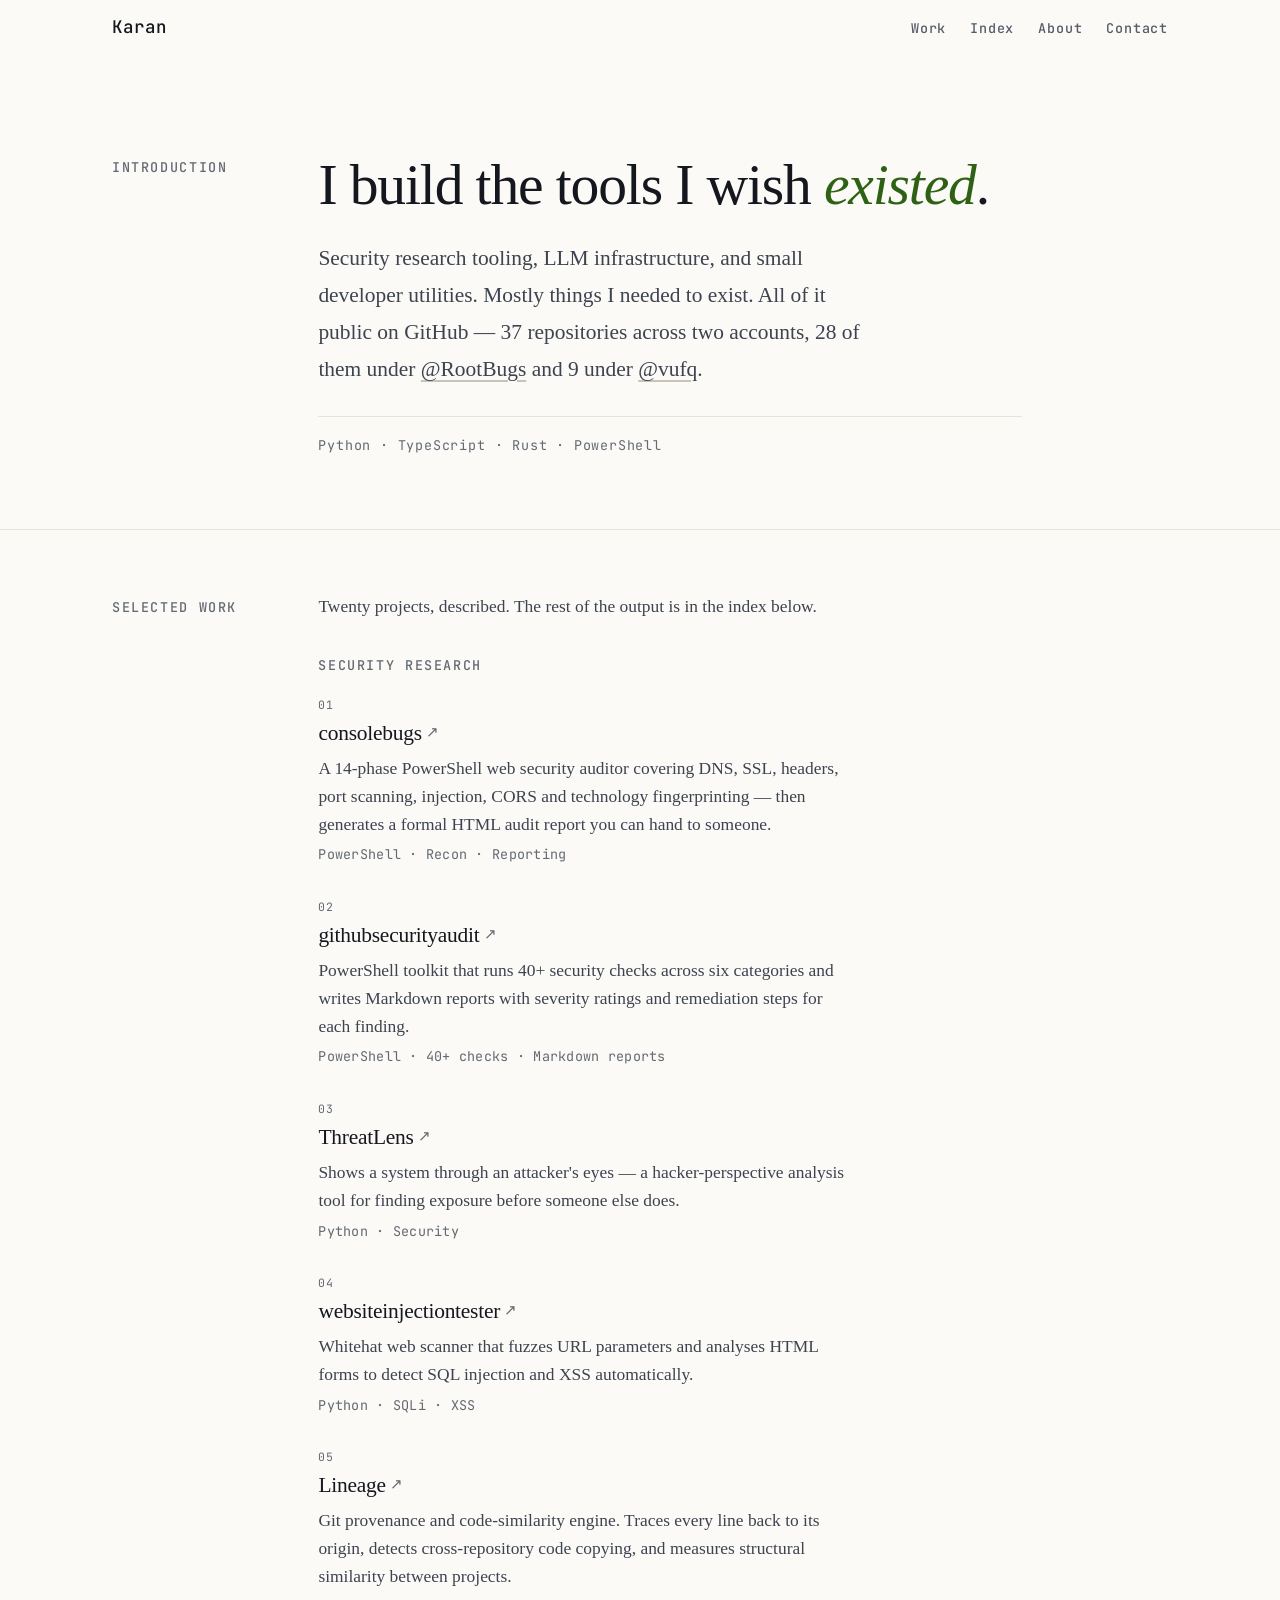
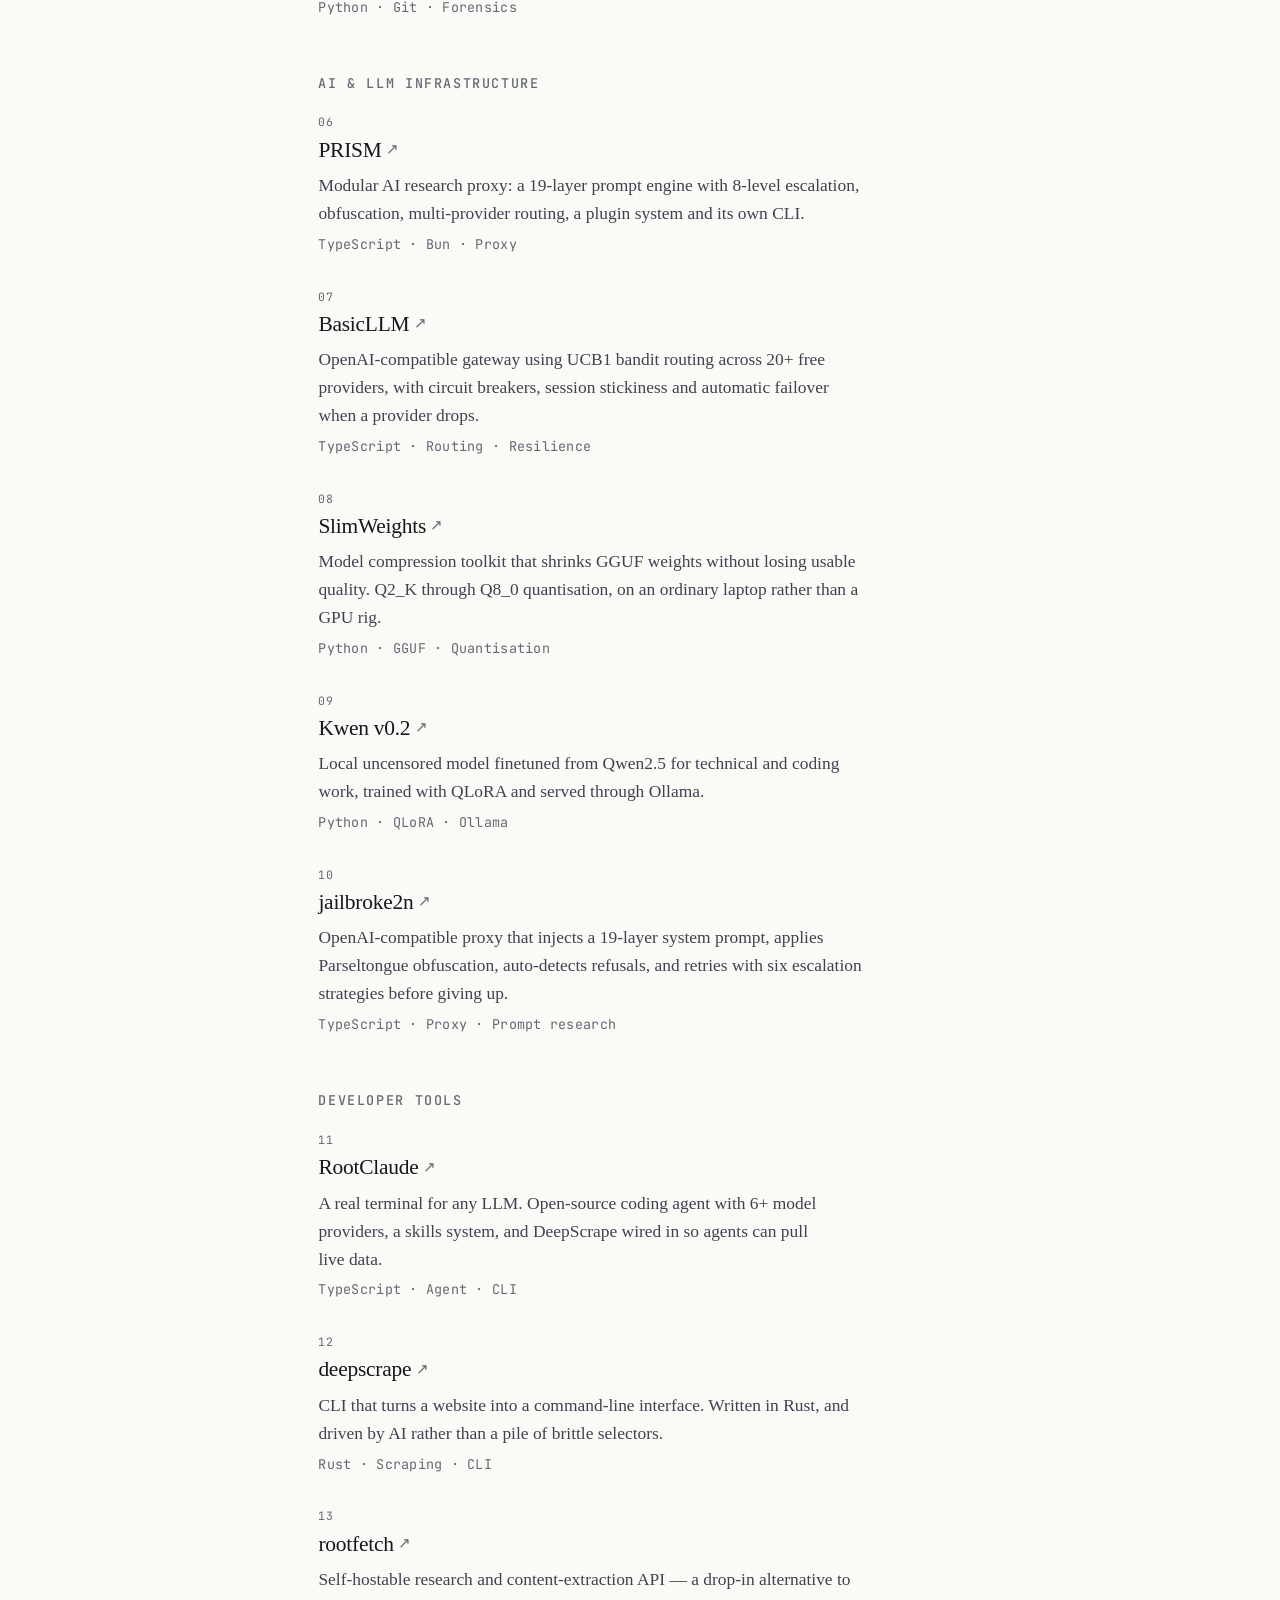
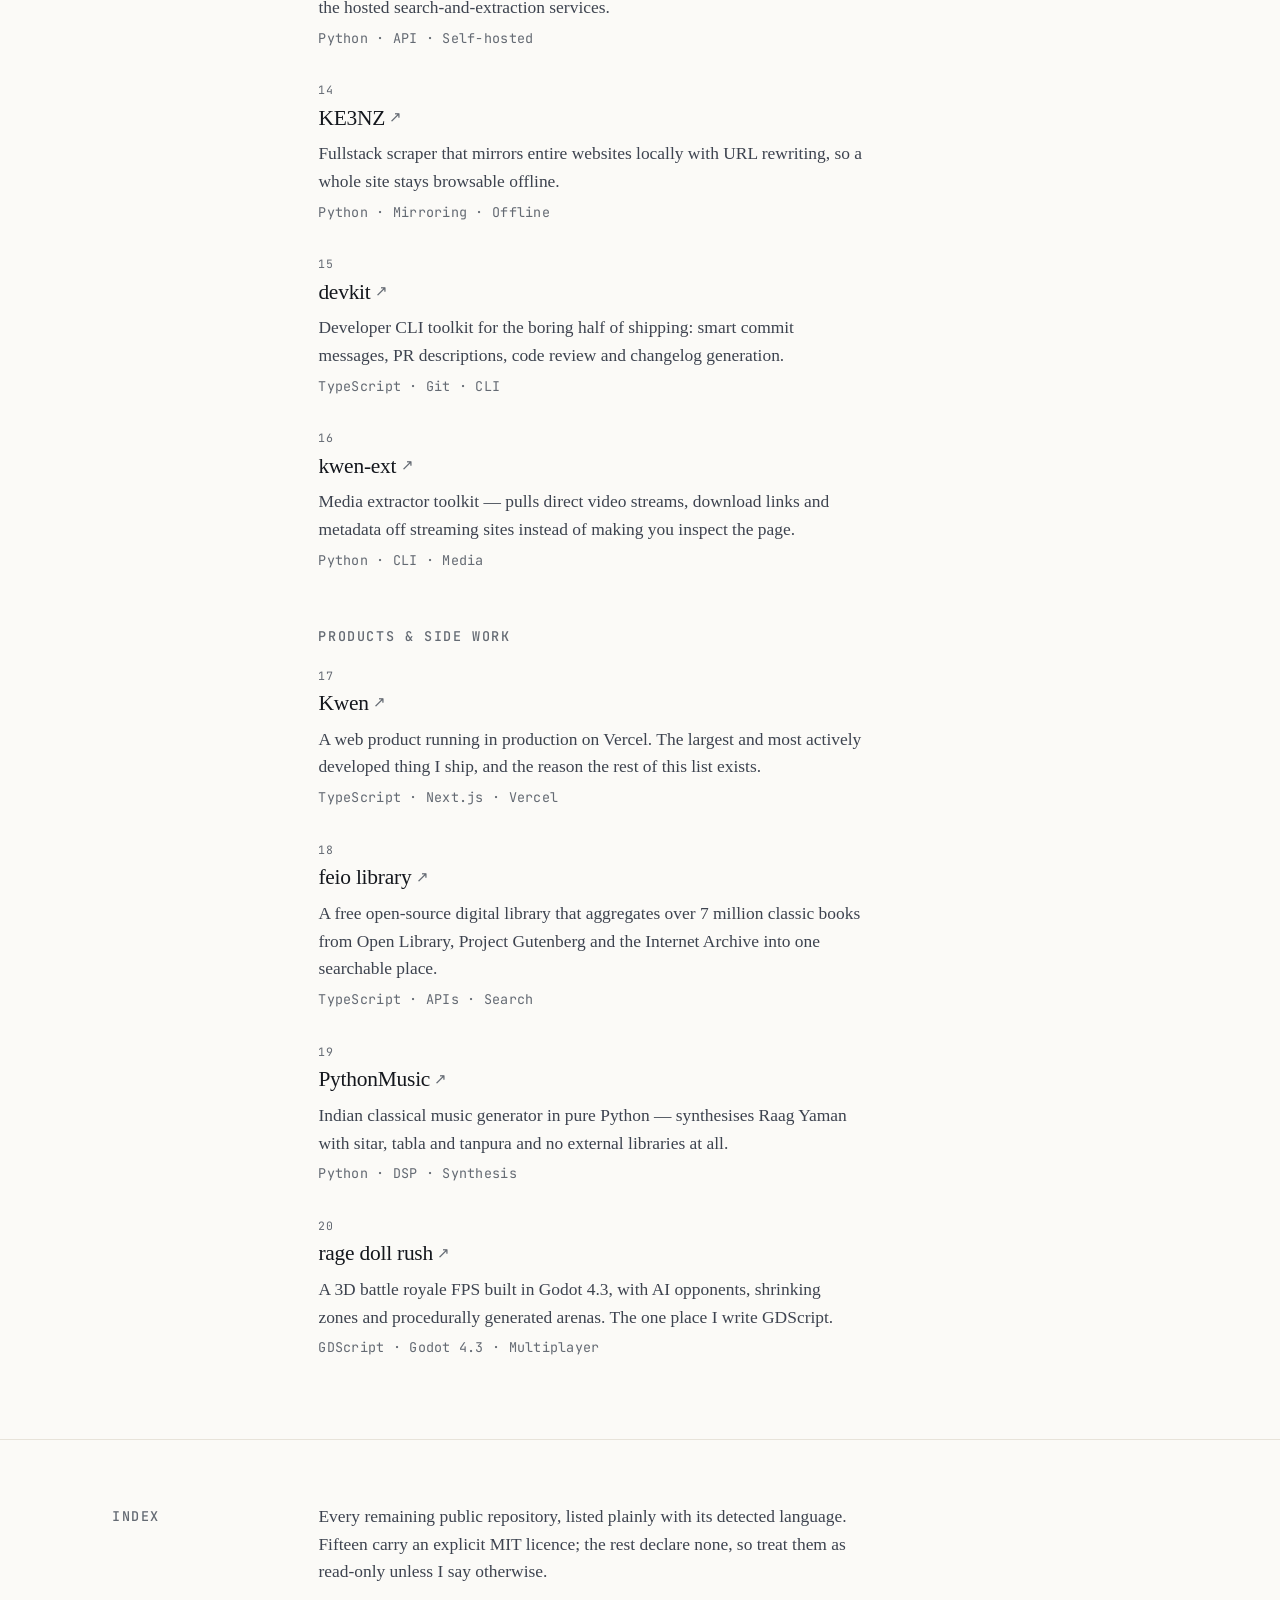
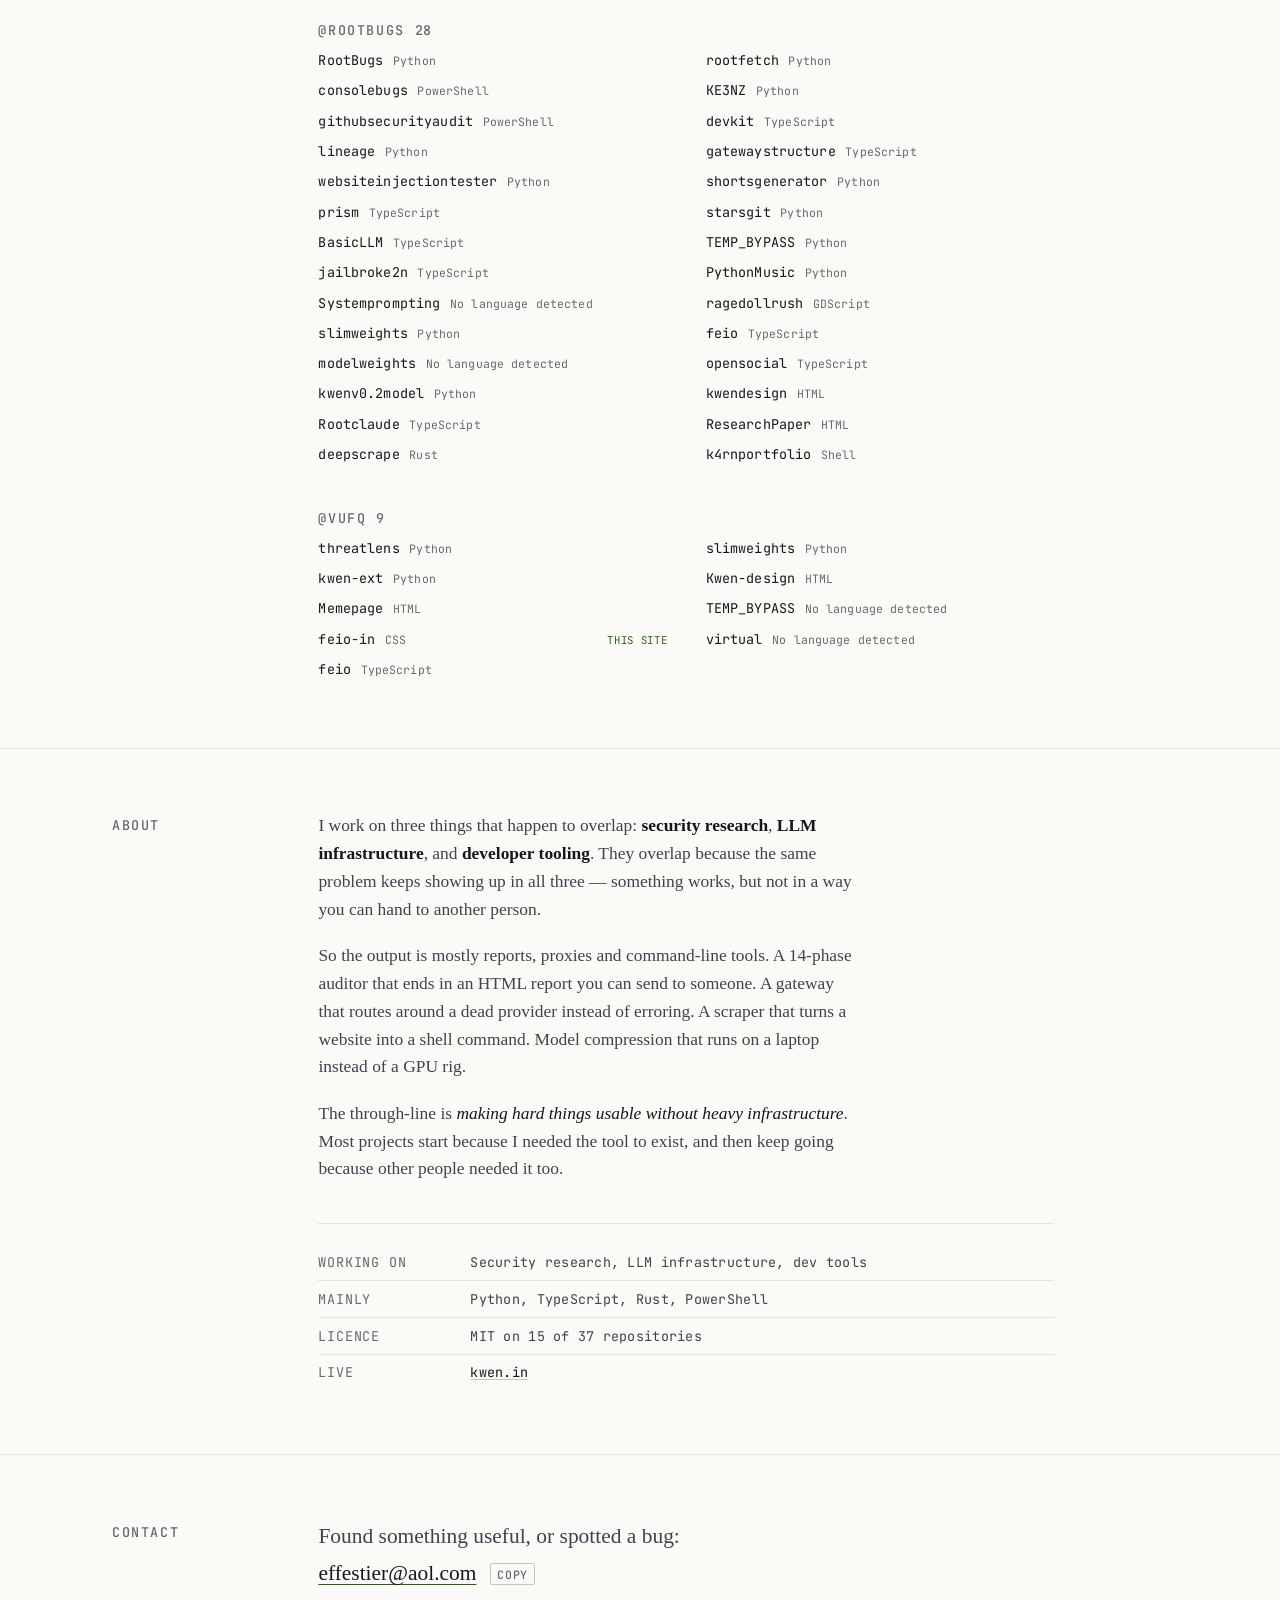
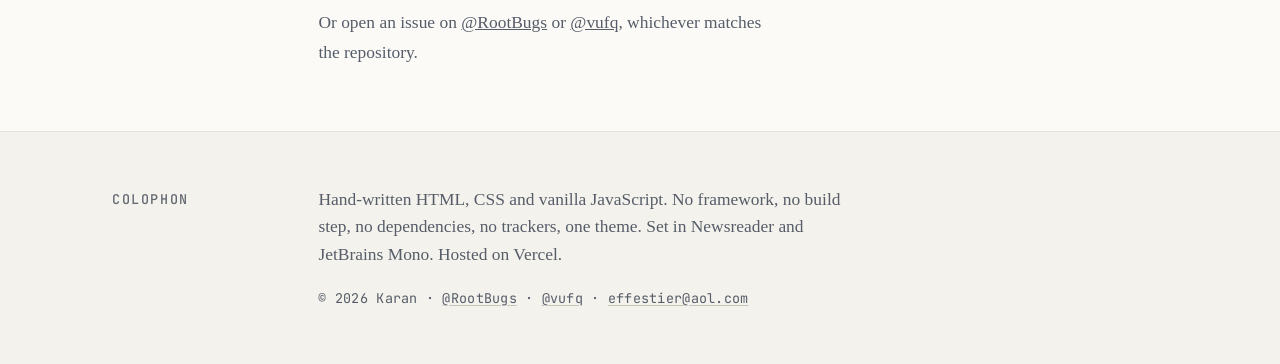
==== commit fe084036: "Rebuild as a printed catalogue, one theme Replaces the Kwen product-system design, which read as a g" ====
--- a/index.html
+++ b/index.html
@@ -1,46 +1,31 @@
 <!DOCTYPE html>
-<html lang="en" data-theme="midnight">
+<html lang="en">
 <head>
 <meta charset="utf-8">
 <meta name="viewport" content="width=device-width, initial-scale=1">
 
 <title>Karan — Security Research, AI Tooling &amp; Open Source</title>
-<meta name="description" content="Karan builds security research tooling, LLM infrastructure and open-source developer tools. 45 public repositories across Python, TypeScript, Rust and PowerShell.">
+<meta name="description" content="Karan builds security research tooling, LLM infrastructure and open-source developer tools. 37 public repositories across Python, TypeScript, Rust, PowerShell and more.">
 <meta name="author" content="Karan">
-<meta name="theme-color" content="#0a1428" id="metaTheme">
+<meta name="theme-color" content="#fbfaf7">
 <link rel="canonical" href="https://feio.in/">
 
 <meta property="og:type" content="profile">
 <meta property="og:url" content="https://feio.in/">
 <meta property="og:title" content="Karan — Security Research, AI Tooling &amp; Open Source">
-<meta property="og:description" content="Security research tooling, LLM infrastructure and open-source developer tools. 45 public repositories.">
+<meta property="og:description" content="Security research tooling, LLM infrastructure and open-source developer tools.">
 <meta property="og:image" content="https://feio.in/assets/img/og.png">
-<meta property="og:image:width" content="1200">
-<meta property="og:image:height" content="630">
-<meta property="og:image:alt" content="Karan — Security tools that actually finish the job.">
 <meta name="twitter:card" content="summary_large_image">
-<meta name="twitter:title" content="Karan — Security Research, AI Tooling & Open Source">
+<meta name="twitter:title" content="Karan — Security Research, AI Tooling &amp; Open Source">
 <meta name="twitter:description" content="Security research tooling, LLM infrastructure and open-source developer tools.">
 <meta name="twitter:image" content="https://feio.in/assets/img/og.png">
 
 <link rel="icon" href="/assets/img/favicon.svg" type="image/svg+xml">
-<link rel="apple-touch-icon" href="/assets/img/favicon.svg">
+<link rel="apple-touch-icon" href="/assets/img/icon-192.png">
 <link rel="manifest" href="/site.webmanifest">
-<link rel="preload" href="/assets/fonts/SpaceGrotesk-latin.woff2" as="font" type="font/woff2" crossorigin>
-<link rel="preload" href="/assets/fonts/Inter-latin.woff2" as="font" type="font/woff2" crossorigin>
+<link rel="preload" href="/assets/fonts/newsreader.woff2" as="font" type="font/woff2" crossorigin>
+<link rel="preload" href="/assets/fonts/jetbrains-mono.woff2" as="font" type="font/woff2" crossorigin>
 <link rel="stylesheet" href="/assets/css/styles.css">
-<script>
-(function(){
-  try{
-    var saved = localStorage.getItem("feio-theme");
-    var valid = ["midnight","day","aurora","ocean","ember","forest","neon","espresso"];
-    if (valid.indexOf(saved) > -1) { document.documentElement.setAttribute("data-theme", saved); return; }
-    if (window.matchMedia("(prefers-color-scheme: light)").matches) {
-      document.documentElement.setAttribute("data-theme", "day");
-    }
-  }catch(e){}
-})();
-</script>
 
 <script type="application/ld+json">
 {
@@ -53,8 +38,7 @@
       "url": "https://feio.in/",
       "sameAs": [
         "https://github.com/RootBugs",
-        "https://github.com/vufq",
-        "https://kwen.in"
+        "https://github.com/vufq"
       ],
       "knowsAbout": [
         "Security research",
@@ -72,15 +56,8 @@
       "@type": "WebSite",
       "@id": "https://feio.in/#website",
       "url": "https://feio.in/",
-      "name": "Karan — Security Research, AI Tooling & Open Source",
+      "name": "Karan — Security Research, AI Tooling &amp; Open Source",
       "inLanguage": "en"
-    },
-    {
-      "@type": "ProfilePage",
-      "@id": "https://feio.in/#profilepage",
-      "url": "https://feio.in/",
-      "about": { "@id": "https://feio.in/#person" },
-      "isPartOf": { "@id": "https://feio.in/#website" }
     }
   ]
 }
@@ -90,801 +67,407 @@
 <body>
 <a class="skip" href="#main">Skip to content</a>
 
-<div class="bg" aria-hidden="true">
-  <div class="bg-aurora">
-    <div class="blob blob-1"></div>
-    <div class="blob blob-2"></div>
-    <div class="blob blob-3"></div>
-  </div>
-  <div class="bg-grid"></div>
-  <div class="bg-grain"></div>
-</div>
-
-<div class="progress" id="progress" role="presentation"></div>
-
-<header class="site-head" id="top" data-scrolled="false">
-  <div class="wrap head-inner">
-    <a class="brand" href="#top">
-      <span class="brand-mark" aria-hidden="true">K</span>
-      <span class="brand-text">Karan</span>
-    </a>
-
-    <div class="theme-picker">
-      <button class="theme-btn" id="themeBtn" aria-expanded="false" aria-haspopup="true" aria-controls="themeMenu">
-        <span class="swatch-live" aria-hidden="true"></span>
-        <span class="label" id="themeLabel">Midnight</span>
-        <span class="theme-caret" aria-hidden="true"></span>
-      </button>
-      <div class="theme-menu" id="themeMenu" role="radiogroup" aria-label="Colour theme" data-open="false">
-        <button class="theme-opt" role="radio" aria-checked="true" data-set-theme="midnight">
-          <span class="sw" style="background:linear-gradient(135deg,#2b73b9,#667fd1)"></span>Midnight
-          <span class="check" aria-hidden="true">✓</span>
-        </button>
-        <button class="theme-opt" role="radio" aria-checked="false" data-set-theme="day">
-          <span class="sw" style="background:linear-gradient(135deg,#123b78,#667fd1)"></span>Day
-          <span class="check" aria-hidden="true">✓</span>
-        </button>
-        <button class="theme-opt" role="radio" aria-checked="false" data-set-theme="aurora">
-          <span class="sw" style="background:linear-gradient(135deg,#7c3aed,#22d3ee)"></span>Aurora
-          <span class="check" aria-hidden="true">✓</span>
-        </button>
-        <button class="theme-opt" role="radio" aria-checked="false" data-set-theme="ocean">
-          <span class="sw" style="background:linear-gradient(135deg,#0e7490,#22d3ee)"></span>Ocean
-          <span class="check" aria-hidden="true">✓</span>
-        </button>
-        <button class="theme-opt" role="radio" aria-checked="false" data-set-theme="ember">
-          <span class="sw" style="background:linear-gradient(135deg,#b45309,#fb923c)"></span>Ember
-          <span class="check" aria-hidden="true">✓</span>
-        </button>
-        <button class="theme-opt" role="radio" aria-checked="false" data-set-theme="forest">
-          <span class="sw" style="background:linear-gradient(135deg,#15803d,#84cc16)"></span>Forest
-          <span class="check" aria-hidden="true">✓</span>
-        </button>
-        <button class="theme-opt" role="radio" aria-checked="false" data-set-theme="neon">
-          <span class="sw" style="background:linear-gradient(135deg,#a21caf,#f472b6)"></span>Neon
-          <span class="check" aria-hidden="true">✓</span>
-        </button>
-        <button class="theme-opt" role="radio" aria-checked="false" data-set-theme="espresso">
-          <span class="sw" style="background:linear-gradient(135deg,#8a5a2b,#d6a35c)"></span>Espresso
-          <span class="check" aria-hidden="true">✓</span>
-        </button>
-      </div>
-    </div>
-
-    <button class="nav-toggle" id="navToggle" aria-expanded="false" aria-controls="primaryNav" aria-label="Open menu">
-      <span class="bar"></span><span class="bar"></span><span class="bar"></span>
-    </button>
-
-    <nav class="nav" id="primaryNav" aria-label="Primary">
-      <ul>
-        <li><a href="#work">Work</a></li>
-        <li><a href="#stack">Stack</a></li>
-        <li><a href="#lab">Lab</a></li>
-        <li><a href="#about">About</a></li>
-        <li><a href="#contact">Contact</a></li>
-      </ul>
+<header class="head" id="top">
+  <div class="shell head-inner">
+    <a class="head-name" href="#top">Karan</a>
+    <nav class="head-nav" id="primaryNav" aria-label="Primary">
+      <a href="#work">Work</a>
+      <a href="#repositories">Index</a>
+      <a href="#about">About</a>
+      <a href="#contact">Contact</a>
     </nav>
   </div>
 </header>
 
 <main id="main">
 
-  <!-- ============ HERO ============ -->
-  <section class="hero">
-    <div class="stars" id="stars" aria-hidden="true"></div>
-
-    <div class="wrap hero-grid">
-      <div>
-        <p class="eyebrow reveal">
-          <span class="pulse" aria-hidden="true"></span>
-          security research · llm infrastructure · open source
-        </p>
-
-        <h1 class="reveal" style="--rd:80ms">
-          <span class="ln">Security tools that</span>
-          <span class="ln"><span class="grad">actually finish</span> the job.</span>
-        </h1>
-
-        <!-- TODO: rewrite as your own words -->
-        <p class="hero-lede reveal" style="--rd:160ms">
-          A 14-phase auditor that hands you an HTML report instead of raw output. Model
-          compression that runs on a laptop, not a GPU rig. Gateways that route around
-          flaky free providers. Small CLIs that delete a step from someone's day.
-          <strong>45 public repositories, 15 of them MIT-licensed.</strong>
-        </p>
-
-        <div class="hero-cta reveal" style="--rd:220ms">
-          <a class="btn btn-primary" href="#work">Read the work</a>
-          <a class="btn btn-ghost" href="https://github.com/RootBugs" target="_blank" rel="noopener noreferrer">
-            @RootBugs <span class="ext" aria-hidden="true">↗</span>
-          </a>
-          <a class="btn btn-ghost" href="#contact">Email me</a>
-        </div>
-
-        <ul class="hero-trust reveal" style="--rd:280ms">
-          <li><strong>45</strong> public repos</li>
-          <li><strong>8</strong> languages</li>
-          <li>Hand-written HTML, CSS &amp; vanilla JS</li>
-          <li>No trackers, no build step</li>
-        </ul>
-      </div>
-
-      <div class="mockup glass grad-edge reveal" style="--rd:340ms" id="mockup">
-        <div class="mockup-bar" aria-hidden="true">
-          <i></i><i></i><i></i>
-          <span class="url">github.com/RootBugs</span>
-        </div>
-
-        <div class="panes">
-          <div class="pane">
-            <p class="pane-tag"><span class="dot" aria-hidden="true"></span>Security</p>
-            <p class="pane-name">consolebugs</p>
-            <p class="pane-desc">14-phase PowerShell web auditor: DNS, TLS, headers, ports, injection, CORS, fingerprinting.</p>
-            <p class="pane-lang"><span class="dot" aria-hidden="true"></span>PowerShell</p>
-            <p class="pane-metric"><b>14</b> phases</p>
-          </div>
-          <div class="pane">
-            <p class="pane-tag"><span class="dot" aria-hidden="true"></span>Rust</p>
-            <p class="pane-name">deepscrape</p>
-            <p class="pane-desc">AI-driven CLI that turns any website into a command-line interface.</p>
-            <p class="pane-lang"><span class="dot" aria-hidden="true"></span>Rust</p>
-            <p class="pane-metric"><b>1</b> command, whole site</p>
-          </div>
-          <div class="pane">
-            <p class="pane-tag"><span class="dot" aria-hidden="true"></span>AI infra</p>
-            <p class="pane-name">BasicLLM</p>
-            <p class="pane-desc">OpenAI-compatible gateway with UCB1 bandit routing, circuit breakers and sticky sessions.</p>
-            <p class="pane-lang"><span class="dot" aria-hidden="true"></span>TypeScript</p>
-            <p class="pane-metric"><b>20+</b> providers</p>
-          </div>
-          <div class="pane">
-            <p class="pane-tag"><span class="dot" aria-hidden="true"></span>Models</p>
-            <p class="pane-name">slimweights</p>
-            <p class="pane-desc">Compresses GGUF weights without losing usable quality. Q2_K through Q8_0.</p>
-            <p class="pane-lang"><span class="dot" aria-hidden="true"></span>Python</p>
-            <p class="pane-metric"><b>0</b> GPUs required</p>
-          </div>
-        </div>
+  <section class="lede-section">
+    <div class="shell grid">
+      <p class="margin-label">Introduction</p>
+      <div class="lede">
+        <h1>I build the tools I wish <em>existed</em>.</h1>
+        <p class="lede-p">
+          Security research tooling, LLM infrastructure, and small developer
+          utilities. Mostly things I needed to exist. All of it public on GitHub —
+          37 repositories across two accounts, 28 of them under
+          <a href="https://github.com/RootBugs" target="_blank" rel="noopener noreferrer">@RootBugs</a>
+          and 9 under
+          <a href="https://github.com/vufq" target="_blank" rel="noopener noreferrer">@vufq</a>.
+        </p>
+        <p class="lede-meta">
+          Python &middot; TypeScript &middot; Rust &middot; PowerShell
+        </p>
       </div>
     </div>
   </section>
 
-  <!-- ============ STATS ============ -->
-  <section class="section" style="padding-top:0">
-    <div class="wrap">
-      <div class="stats">
-        <div class="stat glass-lite reveal">
-          <b data-count="45">0</b>
-          <span>Public repositories</span>
-          <em>28 RootBugs · 17 vufq</em>
-        </div>
-        <div class="stat glass-lite reveal" style="--rd:80ms">
-          <b data-count="8">0</b>
-          <span>Languages in use</span>
-          <em>python · typescript · rust</em>
-        </div>
-        <div class="stat glass-lite reveal" style="--rd:160ms">
-          <b data-count="40" data-suffix="+">0</b>
-          <span>Security checks shipped</span>
-          <em>audit + injection + TLS</em>
-        </div>
-        <div class="stat glass-lite reveal" style="--rd:240ms">
-          <b data-count="7" data-suffix="M+">0</b>
-          <span>Books indexed</span>
-          <em>feio digital library</em>
-        </div>
+  <section id="work" class="band">
+    <div class="shell grid">
+      <p class="margin-label">Selected work</p>
+      <div class="band-body">
+        <h2 class="sr-only">Selected work</h2>
+        <p class="band-intro">
+          Twenty projects, described. The rest of the output is in the index below.
+        </p>
+
+      <h3 class="sub">Security research</h3>
+      <ol class="entries">
+        <li>
+          <a class="entry" href="https://github.com/RootBugs/consolebugs" target="_blank" rel="noopener noreferrer">
+            <span class="entry-n">01</span>
+            <span class="entry-body">
+              <span class="entry-name">consolebugs<span class="ext" aria-hidden="true">&#8599;</span></span>
+              <span class="entry-desc">A 14-phase PowerShell web security auditor covering DNS, SSL, headers, port scanning, injection, CORS and technology fingerprinting — then generates a formal HTML audit report you can hand to someone.</span>
+              <span class="entry-meta">PowerShell · Recon · Reporting</span>
+            </span>
+          </a>
+        </li>
+        <li>
+          <a class="entry" href="https://github.com/RootBugs/githubsecurityaudit" target="_blank" rel="noopener noreferrer">
+            <span class="entry-n">02</span>
+            <span class="entry-body">
+              <span class="entry-name">githubsecurityaudit<span class="ext" aria-hidden="true">&#8599;</span></span>
+              <span class="entry-desc">PowerShell toolkit that runs 40+ security checks across six categories and writes Markdown reports with severity ratings and remediation steps for each finding.</span>
+              <span class="entry-meta">PowerShell · 40+ checks · Markdown reports</span>
+            </span>
+          </a>
+        </li>
+        <li>
+          <a class="entry" href="https://github.com/vufq/threatlens" target="_blank" rel="noopener noreferrer">
+            <span class="entry-n">03</span>
+            <span class="entry-body">
+              <span class="entry-name">ThreatLens<span class="ext" aria-hidden="true">&#8599;</span></span>
+              <span class="entry-desc">Shows a system through an attacker's eyes — a hacker-perspective analysis tool for finding exposure before someone else does.</span>
+              <span class="entry-meta">Python · Security</span>
+            </span>
+          </a>
+        </li>
+        <li>
+          <a class="entry" href="https://github.com/RootBugs/websiteinjectiontester" target="_blank" rel="noopener noreferrer">
+            <span class="entry-n">04</span>
+            <span class="entry-body">
+              <span class="entry-name">websiteinjectiontester<span class="ext" aria-hidden="true">&#8599;</span></span>
+              <span class="entry-desc">Whitehat web scanner that fuzzes URL parameters and analyses HTML forms to detect SQL injection and XSS automatically.</span>
+              <span class="entry-meta">Python · SQLi · XSS</span>
+            </span>
+          </a>
+        </li>
+        <li>
+          <a class="entry" href="https://github.com/RootBugs/lineage" target="_blank" rel="noopener noreferrer">
+            <span class="entry-n">05</span>
+            <span class="entry-body">
+              <span class="entry-name">Lineage<span class="ext" aria-hidden="true">&#8599;</span></span>
+              <span class="entry-desc">Git provenance and code-similarity engine. Traces every line back to its origin, detects cross-repository code copying, and measures structural similarity between projects.</span>
+              <span class="entry-meta">Python · Git · Forensics</span>
+            </span>
+          </a>
+        </li>
+      </ol>
+
+      <h3 class="sub">AI &amp; LLM infrastructure</h3>
+      <ol class="entries">
+        <li>
+          <a class="entry" href="https://github.com/RootBugs/prism" target="_blank" rel="noopener noreferrer">
+            <span class="entry-n">06</span>
+            <span class="entry-body">
+              <span class="entry-name">PRISM<span class="ext" aria-hidden="true">&#8599;</span></span>
+              <span class="entry-desc">Modular AI research proxy: a 19-layer prompt engine with 8-level escalation, obfuscation, multi-provider routing, a plugin system and its own CLI.</span>
+              <span class="entry-meta">TypeScript · Bun · Proxy</span>
+            </span>
+          </a>
+        </li>
+        <li>
+          <a class="entry" href="https://github.com/RootBugs/BasicLLM" target="_blank" rel="noopener noreferrer">
+            <span class="entry-n">07</span>
+            <span class="entry-body">
+              <span class="entry-name">BasicLLM<span class="ext" aria-hidden="true">&#8599;</span></span>
+              <span class="entry-desc">OpenAI-compatible gateway using UCB1 bandit routing across 20+ free providers, with circuit breakers, session stickiness and automatic failover when a provider drops.</span>
+              <span class="entry-meta">TypeScript · Routing · Resilience</span>
+            </span>
+          </a>
+        </li>
+        <li>
+          <a class="entry" href="https://github.com/RootBugs/slimweights" target="_blank" rel="noopener noreferrer">
+            <span class="entry-n">08</span>
+            <span class="entry-body">
+              <span class="entry-name">SlimWeights<span class="ext" aria-hidden="true">&#8599;</span></span>
+              <span class="entry-desc">Model compression toolkit that shrinks GGUF weights without losing usable quality. Q2_K through Q8_0 quantisation, on an ordinary laptop rather than a GPU rig.</span>
+              <span class="entry-meta">Python · GGUF · Quantisation</span>
+            </span>
+          </a>
+        </li>
+        <li>
+          <a class="entry" href="https://github.com/RootBugs/kwenv0.2model" target="_blank" rel="noopener noreferrer">
+            <span class="entry-n">09</span>
+            <span class="entry-body">
+              <span class="entry-name">Kwen v0.2<span class="ext" aria-hidden="true">&#8599;</span></span>
+              <span class="entry-desc">Local uncensored model finetuned from Qwen2.5 for technical and coding work, trained with QLoRA and served through Ollama.</span>
+              <span class="entry-meta">Python · QLoRA · Ollama</span>
+            </span>
+          </a>
+        </li>
+        <li>
+          <a class="entry" href="https://github.com/RootBugs/jailbroke2n" target="_blank" rel="noopener noreferrer">
+            <span class="entry-n">10</span>
+            <span class="entry-body">
+              <span class="entry-name">jailbroke2n<span class="ext" aria-hidden="true">&#8599;</span></span>
+              <span class="entry-desc">OpenAI-compatible proxy that injects a 19-layer system prompt, applies Parseltongue obfuscation, auto-detects refusals, and retries with six escalation strategies before giving up.</span>
+              <span class="entry-meta">TypeScript · Proxy · Prompt research</span>
+            </span>
+          </a>
+        </li>
+      </ol>
+
+      <h3 class="sub">Developer tools</h3>
+      <ol class="entries">
+        <li>
+          <a class="entry" href="https://github.com/RootBugs/Rootclaude" target="_blank" rel="noopener noreferrer">
+            <span class="entry-n">11</span>
+            <span class="entry-body">
+              <span class="entry-name">RootClaude<span class="ext" aria-hidden="true">&#8599;</span></span>
+              <span class="entry-desc">A real terminal for any LLM. Open-source coding agent with 6+ model providers, a skills system, and DeepScrape wired in so agents can pull live data.</span>
+              <span class="entry-meta">TypeScript · Agent · CLI</span>
+            </span>
+          </a>
+        </li>
+        <li>
+          <a class="entry" href="https://github.com/RootBugs/deepscrape" target="_blank" rel="noopener noreferrer">
+            <span class="entry-n">12</span>
+            <span class="entry-body">
+              <span class="entry-name">deepscrape<span class="ext" aria-hidden="true">&#8599;</span></span>
+              <span class="entry-desc">CLI that turns a website into a command-line interface. Written in Rust, and driven by AI rather than a pile of brittle selectors.</span>
+              <span class="entry-meta">Rust · Scraping · CLI</span>
+            </span>
+          </a>
+        </li>
+        <li>
+          <a class="entry" href="https://github.com/RootBugs/rootfetch" target="_blank" rel="noopener noreferrer">
+            <span class="entry-n">13</span>
+            <span class="entry-body">
+              <span class="entry-name">rootfetch<span class="ext" aria-hidden="true">&#8599;</span></span>
+              <span class="entry-desc">Self-hostable research and content-extraction API — a drop-in alternative to the hosted search-and-extraction services.</span>
+              <span class="entry-meta">Python · API · Self-hosted</span>
+            </span>
+          </a>
+        </li>
+        <li>
+          <a class="entry" href="https://github.com/RootBugs/KE3NZ" target="_blank" rel="noopener noreferrer">
+            <span class="entry-n">14</span>
+            <span class="entry-body">
+              <span class="entry-name">KE3NZ<span class="ext" aria-hidden="true">&#8599;</span></span>
+              <span class="entry-desc">Fullstack scraper that mirrors entire websites locally with URL rewriting, so a whole site stays browsable offline.</span>
+              <span class="entry-meta">Python · Mirroring · Offline</span>
+            </span>
+          </a>
+        </li>
+        <li>
+          <a class="entry" href="https://github.com/RootBugs/devkit" target="_blank" rel="noopener noreferrer">
+            <span class="entry-n">15</span>
+            <span class="entry-body">
+              <span class="entry-name">devkit<span class="ext" aria-hidden="true">&#8599;</span></span>
+              <span class="entry-desc">Developer CLI toolkit for the boring half of shipping: smart commit messages, PR descriptions, code review and changelog generation.</span>
+              <span class="entry-meta">TypeScript · Git · CLI</span>
+            </span>
+          </a>
+        </li>
+        <li>
+          <a class="entry" href="https://github.com/vufq/kwen-ext" target="_blank" rel="noopener noreferrer">
+            <span class="entry-n">16</span>
+            <span class="entry-body">
+              <span class="entry-name">kwen-ext<span class="ext" aria-hidden="true">&#8599;</span></span>
+              <span class="entry-desc">Media extractor toolkit — pulls direct video streams, download links and metadata off streaming sites instead of making you inspect the page.</span>
+              <span class="entry-meta">Python · CLI · Media</span>
+            </span>
+          </a>
+        </li>
+      </ol>
+
+      <h3 class="sub">Products &amp; side work</h3>
+      <ol class="entries">
+        <li>
+          <a class="entry" href="https://kwen.in" target="_blank" rel="noopener noreferrer">
+            <span class="entry-n">17</span>
+            <span class="entry-body">
+              <span class="entry-name">Kwen<span class="ext" aria-hidden="true">&#8599;</span></span>
+              <span class="entry-desc">A web product running in production on Vercel. The largest and most actively developed thing I ship, and the reason the rest of this list exists.</span>
+              <span class="entry-meta">TypeScript · Next.js · Vercel</span>
+            </span>
+          </a>
+        </li>
+        <li>
+          <a class="entry" href="https://github.com/RootBugs/feio" target="_blank" rel="noopener noreferrer">
+            <span class="entry-n">18</span>
+            <span class="entry-body">
+              <span class="entry-name">feio library<span class="ext" aria-hidden="true">&#8599;</span></span>
+              <span class="entry-desc">A free open-source digital library that aggregates over 7 million classic books from Open Library, Project Gutenberg and the Internet Archive into one searchable place.</span>
+              <span class="entry-meta">TypeScript · APIs · Search</span>
+            </span>
+          </a>
+        </li>
+        <li>
+          <a class="entry" href="https://github.com/RootBugs/PythonMusic" target="_blank" rel="noopener noreferrer">
+            <span class="entry-n">19</span>
+            <span class="entry-body">
+              <span class="entry-name">PythonMusic<span class="ext" aria-hidden="true">&#8599;</span></span>
+              <span class="entry-desc">Indian classical music generator in pure Python — synthesises Raag Yaman with sitar, tabla and tanpura and no external libraries at all.</span>
+              <span class="entry-meta">Python · DSP · Synthesis</span>
+            </span>
+          </a>
+        </li>
+        <li>
+          <a class="entry" href="https://github.com/RootBugs/ragedollrush" target="_blank" rel="noopener noreferrer">
+            <span class="entry-n">20</span>
+            <span class="entry-body">
+              <span class="entry-name">rage doll rush<span class="ext" aria-hidden="true">&#8599;</span></span>
+              <span class="entry-desc">A 3D battle royale FPS built in Godot 4.3, with AI opponents, shrinking zones and procedurally generated arenas. The one place I write GDScript.</span>
+              <span class="entry-meta">GDScript · Godot 4.3 · Multiplayer</span>
+            </span>
+          </a>
+        </li>
+      </ol>
+
       </div>
     </div>
   </section>
 
-  <!-- ============ MARQUEE ============ -->
-  <div class="marquee" aria-hidden="true">
-    <div class="marquee-track" id="marqueeTrack">
-      <span>security research</span>
-      <span>LLM infrastructure</span>
-      <span>GGUF quantisation</span>
-      <span>QLoRA finetuning</span>
-      <span>attack surface</span>
-      <span>OpenAI-compatible routing</span>
-      <span>Rust CLIs</span>
-      <span>web scraping</span>
-      <span>coding agents</span>
-      <span>DNS &amp; TLS analysis</span>
-      <span>self-hosted APIs</span>
-      <span>circuit breakers</span>
-    </div>
-  </div>
-
-  <!-- ============ WORK ============ -->
-  <section id="work" class="section">
-    <div class="wrap">
-      <div class="sec-head reveal">
-        <span class="sec-num" aria-hidden="true">01</span>
-        <h2 class="sec-title">Work</h2>
-        <span class="sec-rule" aria-hidden="true"></span>
-        <span class="sec-note">18 of 45 highlighted</span>
-      </div>
-
-      <p class="sec-lede reveal">
-        Most of these started because I needed the tool to exist, then kept going because
-        other people needed it too. Everything is public and permissively licensed.
-      </p>
-
-      <div class="group">
-        <h3 class="group-label reveal">Security research <span class="cnt">4</span></h3>
-        <div class="work-grid">
-          <a class="card glass-lite grad-edge reveal" href="https://github.com/RootBugs/consolebugs" target="_blank" rel="noopener noreferrer">
-            <span class="card-top">
-              <span class="card-idx" aria-hidden="true">01</span>
-              <span class="card-name">consolebugs</span>
-            </span>
-            <span class="card-desc">A 14-phase PowerShell web security auditor covering DNS, SSL, headers, port scanning, injection, CORS and technology fingerprinting — then generates a formal HTML audit report you can hand to someone.</span>
-            <span class="card-foot">
-              <span class="chip chip-lang"><span class="dot" aria-hidden="true"></span>PowerShell</span>
-              <span class="chip">Recon</span>
-              <span class="chip">Reporting</span>
-              <span class="card-go" aria-hidden="true">↗</span>
-            </span>
-          </a>
-
-          <a class="card glass-lite grad-edge reveal" href="https://github.com/RootBugs/githubsecurityaudit" target="_blank" rel="noopener noreferrer">
-            <span class="card-top">
-              <span class="card-idx" aria-hidden="true">02</span>
-              <span class="card-name">githubsecurityaudit</span>
-            </span>
-            <span class="card-desc">PowerShell toolkit that runs 40+ security checks across 6 categories and generates Markdown reports with severity ratings and remediation steps.</span>
-            <span class="card-foot">
-              <span class="chip chip-lang"><span class="dot" aria-hidden="true"></span>PowerShell</span>
-              <span class="chip">Supply chain</span>
-              <span class="card-go" aria-hidden="true">↗</span>
-            </span>
-          </a>
-
-          <a class="card glass-lite grad-edge reveal" href="https://github.com/RootBugs/websiteinjectiontester" target="_blank" rel="noopener noreferrer">
-            <span class="card-top">
-              <span class="card-idx" aria-hidden="true">03</span>
-              <span class="card-name">websiteinjectiontester</span>
-            </span>
-            <span class="card-desc">Whitehat web security scanner: automated SQL injection and XSS detection via URL parameter fuzzing and HTML form analysis.</span>
-            <span class="card-foot">
-              <span class="chip chip-lang"><span class="dot" aria-hidden="true"></span>Python</span>
-              <span class="chip">SQLi</span>
-              <span class="chip">XSS</span>
-              <span class="card-go" aria-hidden="true">↗</span>
-            </span>
-          </a>
-
-          <a class="card glass-lite grad-edge reveal" href="https://github.com/RootBugs/lineage" target="_blank" rel="noopener noreferrer">
-            <span class="card-top">
-              <span class="card-idx" aria-hidden="true">04</span>
-              <span class="card-name">lineage</span>
-            </span>
-            <span class="card-desc">Git provenance and code similarity engine. Traces every line back to its origin, detects cross-repository code copying, and measures structural similarity between projects.</span>
-            <span class="card-foot">
-              <span class="chip chip-lang"><span class="dot" aria-hidden="true"></span>Python</span>
-              <span class="chip">Forensics</span>
-              <span class="card-go" aria-hidden="true">↗</span>
-            </span>
-          </a>
-        </div>
-      </div>
-
-      <div class="group">
-        <h3 class="group-label reveal">AI &amp; LLM systems <span class="cnt">5</span></h3>
-        <div class="work-grid">
-          <a class="card glass-lite grad-edge reveal" href="https://github.com/RootBugs/prism" target="_blank" rel="noopener noreferrer">
-            <span class="card-top">
-              <span class="card-idx" aria-hidden="true">05</span>
-              <span class="card-name">PRISM <span class="badge badge-new">flagship</span></span>
-            </span>
-            <span class="card-desc">Professional Research Intelligence System Modular. AI research proxy with a 19-layer prompt engine, 8-level escalation, obfuscation, multi-provider routing, a plugin system and its own CLI.</span>
-            <span class="card-foot">
-              <span class="chip chip-lang"><span class="dot" aria-hidden="true"></span>TypeScript</span>
-              <span class="chip">Proxy</span>
-              <span class="chip">Plugins</span>
-              <span class="card-go" aria-hidden="true">↗</span>
-            </span>
-          </a>
-
-          <a class="card glass-lite grad-edge reveal" href="https://github.com/RootBugs/BasicLLM" target="_blank" rel="noopener noreferrer">
-            <span class="card-top">
-              <span class="card-idx" aria-hidden="true">06</span>
-              <span class="card-name">BasicLLM</span>
-            </span>
-            <span class="card-desc">OpenAI-compatible AI gateway with UCB1 bandit routing across 20+ free LLM providers, featuring circuit breakers, session stickiness and automatic failover.</span>
-            <span class="card-foot">
-              <span class="chip chip-lang"><span class="dot" aria-hidden="true"></span>TypeScript</span>
-              <span class="chip">Routing</span>
-              <span class="chip">Resilience</span>
-              <span class="card-go" aria-hidden="true">↗</span>
-            </span>
-          </a>
-
-          <a class="card glass-lite grad-edge reveal" href="https://github.com/RootBugs/jailbroke2n" target="_blank" rel="noopener noreferrer">
-            <span class="card-top">
-              <span class="card-idx" aria-hidden="true">07</span>
-              <span class="card-name">jailbroke2n</span>
-            </span>
-            <span class="card-desc">OpenAI-compatible proxy that injects a 19-layer system prompt, applies parseltongue obfuscation, autodetects refusals and retries with 6-level escalation strategies.</span>
-            <span class="card-foot">
-              <span class="chip chip-lang"><span class="dot" aria-hidden="true"></span>TypeScript</span>
-              <span class="chip">Escalation</span>
-              <span class="card-go" aria-hidden="true">↗</span>
-            </span>
-          </a>
-
-          <a class="card glass-lite grad-edge reveal" href="https://github.com/RootBugs/slimweights" target="_blank" rel="noopener noreferrer">
-            <span class="card-top">
-              <span class="card-idx" aria-hidden="true">08</span>
-              <span class="card-name">SlimWeights</span>
-            </span>
-            <span class="card-desc">Model compression toolkit that shrinks GGUF weights without losing usable quality. Q2_K through Q8_0 quantisation, on an ordinary laptop rather than a GPU rig.</span>
-            <span class="card-foot">
-              <span class="chip chip-lang"><span class="dot" aria-hidden="true"></span>Python</span>
-              <span class="chip">GGUF</span>
-              <span class="chip">Quantisation</span>
-              <span class="card-go" aria-hidden="true">↗</span>
-            </span>
-          </a>
-
-          <a class="card glass-lite grad-edge reveal" href="https://github.com/RootBugs/kwenv0.2model" target="_blank" rel="noopener noreferrer">
-            <span class="card-top">
-              <span class="card-idx" aria-hidden="true">09</span>
-              <span class="card-name">Kwen v0.2 <span class="badge">model</span></span>
-            </span>
-            <span class="card-desc">Local, uncensored AI finetuned from Qwen2.5 for tech and coding work. Built with QLoRA and served via Ollama.</span>
-            <span class="card-foot">
-              <span class="chip chip-lang"><span class="dot" aria-hidden="true"></span>Python</span>
-              <span class="chip">QLoRA</span>
-              <span class="chip">Ollama</span>
-              <span class="card-go" aria-hidden="true">↗</span>
-            </span>
-          </a>
-        </div>
-      </div>
-
-      <div class="group">
-        <h3 class="group-label reveal">Developer tooling <span class="cnt">5</span></h3>
-        <div class="work-grid">
-          <a class="card glass-lite grad-edge reveal" href="https://github.com/RootBugs/deepscrape" target="_blank" rel="noopener noreferrer">
-            <span class="card-top">
-              <span class="card-idx" aria-hidden="true">10</span>
-              <span class="card-name">deepscrape <span class="badge badge-new">rust</span></span>
-            </span>
-            <span class="card-desc">AI-driven CLI tool that turns websites into command-line interfaces. Written in Rust, driven by AI rather than a pile of brittle selectors.</span>
-            <span class="card-foot">
-              <span class="chip chip-lang"><span class="dot" aria-hidden="true"></span>Rust</span>
-              <span class="chip">Scraping</span>
-              <span class="card-go" aria-hidden="true">↗</span>
-            </span>
-          </a>
-
-          <a class="card glass-lite grad-edge reveal" href="https://github.com/RootBugs/Rootclaude" target="_blank" rel="noopener noreferrer">
-            <span class="card-top">
-              <span class="card-idx" aria-hidden="true">11</span>
-              <span class="card-name">RootClaude</span>
-            </span>
-            <span class="card-desc">Root terminal for any LLM. Open-source coding agent with 6+ models, premium skills, and DeepScrape integration.</span>
-            <span class="card-foot">
-              <span class="chip chip-lang"><span class="dot" aria-hidden="true"></span>TypeScript</span>
-              <span class="chip">Agent</span>
-              <span class="chip">CLI</span>
-              <span class="card-go" aria-hidden="true">↗</span>
-            </span>
-          </a>
-
-          <a class="card glass-lite grad-edge reveal" href="https://github.com/RootBugs/devkit" target="_blank" rel="noopener noreferrer">
-            <span class="card-top">
-              <span class="card-idx" aria-hidden="true">12</span>
-              <span class="card-name">devkit</span>
-            </span>
-            <span class="card-desc">AI-powered developer CLI toolkit for the boring half of shipping: smart commits, PR descriptions, code review and changelog generation.</span>
-            <span class="card-foot">
-              <span class="chip chip-lang"><span class="dot" aria-hidden="true"></span>TypeScript</span>
-              <span class="chip">Git</span>
-              <span class="card-go" aria-hidden="true">↗</span>
-            </span>
-          </a>
-
-          <a class="card glass-lite grad-edge reveal" href="https://github.com/RootBugs/rootfetch" target="_blank" rel="noopener noreferrer">
-            <span class="card-top">
-              <span class="card-idx" aria-hidden="true">13</span>
-              <span class="card-name">rootfetch <span class="badge badge-new">self-host</span></span>
-            </span>
-            <span class="card-desc">Open-source research and content extraction API — a self-hostable alternative to the hosted Tavily-style services.</span>
-            <span class="card-foot">
-              <span class="chip chip-lang"><span class="dot" aria-hidden="true"></span>Python</span>
-              <span class="chip">API</span>
-              <span class="chip">Self-hosted</span>
-              <span class="card-go" aria-hidden="true">↗</span>
-            </span>
-          </a>
-
-          <a class="card glass-lite grad-edge reveal" href="https://github.com/vufq/kwen-ext" target="_blank" rel="noopener noreferrer">
-            <span class="card-top">
-              <span class="card-idx" aria-hidden="true">14</span>
-              <span class="card-name">kwen-ext</span>
-            </span>
-            <span class="card-desc">Media extractor toolkit that pulls direct video streams, download links and metadata off streaming sites instead of making you inspect the page.</span>
-            <span class="card-foot">
-              <span class="chip chip-lang"><span class="dot" aria-hidden="true"></span>Python</span>
-              <span class="chip">Media</span>
-              <span class="card-go" aria-hidden="true">↗</span>
-            </span>
-          </a>
-        </div>
-      </div>
-
-      <div class="group">
-        <h3 class="group-label reveal">Products &amp; experiments <span class="cnt">4</span></h3>
-        <div class="work-grid">
-          <a class="card glass grad-edge reveal" href="https://kwen.in" target="_blank" rel="noopener noreferrer">
-            <span class="card-top">
-              <span class="card-idx" aria-hidden="true">15</span>
-              <span class="card-name">Kwen <span class="badge">live</span></span>
-            </span>
-            <span class="card-desc">A web product running in production on Vercel — a people-first social platform with feed, messaging, communities, profiles and stories. No ads, no algorithm. The largest and most actively developed thing I ship.</span>
-            <span class="card-foot">
-              <span class="chip chip-lang"><span class="dot" aria-hidden="true"></span>TypeScript</span>
-              <span class="chip">Next.js</span>
-              <span class="chip">Vercel</span>
-              <span class="card-go" aria-hidden="true">↗</span>
-            </span>
-          </a>
-
-          <a class="card glass-lite grad-edge reveal" href="https://github.com/RootBugs/feio" target="_blank" rel="noopener noreferrer">
-            <span class="card-top">
-              <span class="card-idx" aria-hidden="true">16</span>
-              <span class="card-name">feio library</span>
-            </span>
-            <span class="card-desc">A free, open-source digital library aggregating 7M+ classic books from Open Library, Project Gutenberg and the Internet Archive into one searchable place.</span>
-            <span class="card-foot">
-              <span class="chip chip-lang"><span class="dot" aria-hidden="true"></span>TypeScript</span>
-              <span class="chip">Search</span>
-              <span class="card-go" aria-hidden="true">↗</span>
-            </span>
-          </a>
-
-          <a class="card glass-lite grad-edge reveal" href="https://github.com/RootBugs/KE3NZ" target="_blank" rel="noopener noreferrer">
-            <span class="card-top">
-              <span class="card-idx" aria-hidden="true">17</span>
-              <span class="card-name">KE3NZ</span>
-            </span>
-            <span class="card-desc">Fullstack web scraper that mirrors entire websites locally with URL rewriting, so the whole thing still browses offline.</span>
-            <span class="card-foot">
-              <span class="chip chip-lang"><span class="dot" aria-hidden="true"></span>Python</span>
-              <span class="chip">Offline mirror</span>
-              <span class="card-go" aria-hidden="true">↗</span>
-            </span>
-          </a>
-
-          <a class="card glass-lite grad-edge reveal" href="https://github.com/RootBugs/PythonMusic" target="_blank" rel="noopener noreferrer">
-            <span class="card-top">
-              <span class="card-idx" aria-hidden="true">18</span>
-              <span class="card-name">PythonMusic</span>
-            </span>
-            <span class="card-desc">Indian classical music generator written in pure Python. Synthesises Raag Yaman with sitar, tabla and tanpura — no external libraries at all.</span>
-            <span class="card-foot">
-              <span class="chip chip-lang"><span class="dot" aria-hidden="true"></span>Python</span>
-              <span class="chip">DSP</span>
-              <span class="chip">Zero deps</span>
-              <span class="card-go" aria-hidden="true">↗</span>
-            </span>
-          </a>
-        </div>
-      </div>
-
-      <!-- ============ LANGUAGE BREAKDOWN ============ -->
-      <div class="reveal" style="margin-top:var(--space-xl)">
-        <p class="group-label" style="margin-bottom:.6rem">Repos by primary language <span class="cnt">33 detected · 45 total</span></p>
-        <div class="lang-bar" role="img" aria-label="Repository primary language split: Python 42.4%, TypeScript 27.3%, HTML 12.1%, PowerShell 6.1%, Rust 3%, GDScript 3%, Shell 3%, CSS 3%">
-          <i style="width:42.5%"></i>
-          <i style="width:27.3%"></i>
-          <i style="width:12.1%"></i>
-          <i style="width:6.1%"></i>
-          <i style="width:3%"></i>
-          <i style="width:3%"></i>
-          <i style="width:3%"></i>
-          <i style="width:3%"></i>
-        </div>
-        <ul class="langs">
-          <li class="chip chip-lang"><span class="dot" aria-hidden="true"></span>Python · 14</li>
-          <li class="chip chip-lang"><span class="dot" aria-hidden="true"></span>TypeScript · 9</li>
-          <li class="chip chip-lang"><span class="dot" aria-hidden="true"></span>HTML · 4</li>
-          <li class="chip chip-lang"><span class="dot" aria-hidden="true"></span>PowerShell · 2</li>
-          <li class="chip chip-lang"><span class="dot" aria-hidden="true"></span>Rust · 1</li>
-          <li class="chip chip-lang"><span class="dot" aria-hidden="true"></span>GDScript · 1</li>
-          <li class="chip chip-lang"><span class="dot" aria-hidden="true"></span>Shell · 1</li>
-          <li class="chip chip-lang"><span class="dot" aria-hidden="true"></span>CSS · 1</li>
-        </ul>
-      </div>
-
-      <div class="link-grid reveal">
-        <a class="link-cell glass-lite grad-edge" href="https://github.com/RootBugs?tab=repositories" target="_blank" rel="noopener noreferrer">
-          <span class="link-label">All repositories</span>
-          <span class="link-value">28 on @RootBugs <span class="ext" aria-hidden="true">↗</span></span>
-        </a>
-        <a class="link-cell glass-lite grad-edge" href="https://github.com/vufq?tab=repositories" target="_blank" rel="noopener noreferrer">
-          <span class="link-label">Second account</span>
-          <span class="link-value">17 on @vufq <span class="ext" aria-hidden="true">↗</span></span>
-        </a>
-        <a class="link-cell glass-lite grad-edge" href="https://github.com/RootBugs/Rootbugs" target="_blank" rel="noopener noreferrer">
-          <span class="link-label">Profile repo</span>
-          <span class="link-value">RootBugs/Rootbugs <span class="ext" aria-hidden="true">↗</span></span>
-        </a>
+  <section id="repositories" class="band">
+    <div class="shell grid">
+      <p class="margin-label">Index</p>
+      <div class="band-body">
+        <h2 class="sr-only">Repository index</h2>
+        <p class="band-intro">
+          Every remaining public repository, listed plainly with its detected
+          language. Fifteen carry an explicit MIT licence; the rest declare none,
+          so treat them as read-only unless I say otherwise.
+        </p>
+
+      <h3 class="sub">@RootBugs <span class="sub-n">28</span></h3>
+      <div class="repos">
+          <a class="repo" href="https://github.com/RootBugs/Rootbugs" target="_blank" rel="noopener noreferrer"><span class="repo-name">RootBugs</span><span class="repo-lang">Python</span></a>
+          <a class="repo" href="https://github.com/RootBugs/consolebugs" target="_blank" rel="noopener noreferrer"><span class="repo-name">consolebugs</span><span class="repo-lang">PowerShell</span></a>
+          <a class="repo" href="https://github.com/RootBugs/githubsecurityaudit" target="_blank" rel="noopener noreferrer"><span class="repo-name">githubsecurityaudit</span><span class="repo-lang">PowerShell</span></a>
+          <a class="repo" href="https://github.com/RootBugs/lineage" target="_blank" rel="noopener noreferrer"><span class="repo-name">lineage</span><span class="repo-lang">Python</span></a>
+          <a class="repo" href="https://github.com/RootBugs/websiteinjectiontester" target="_blank" rel="noopener noreferrer"><span class="repo-name">websiteinjectiontester</span><span class="repo-lang">Python</span></a>
+          <a class="repo" href="https://github.com/RootBugs/prism" target="_blank" rel="noopener noreferrer"><span class="repo-name">prism</span><span class="repo-lang">TypeScript</span></a>
+          <a class="repo" href="https://github.com/RootBugs/BasicLLM" target="_blank" rel="noopener noreferrer"><span class="repo-name">BasicLLM</span><span class="repo-lang">TypeScript</span></a>
+          <a class="repo" href="https://github.com/RootBugs/jailbroke2n" target="_blank" rel="noopener noreferrer"><span class="repo-name">jailbroke2n</span><span class="repo-lang">TypeScript</span></a>
+          <a class="repo" href="https://github.com/RootBugs/Systemprompting" target="_blank" rel="noopener noreferrer"><span class="repo-name">Systemprompting</span><span class="repo-lang">No language detected</span></a>
+          <a class="repo" href="https://github.com/RootBugs/slimweights" target="_blank" rel="noopener noreferrer"><span class="repo-name">slimweights</span><span class="repo-lang">Python</span></a>
+          <a class="repo" href="https://github.com/RootBugs/modelweights" target="_blank" rel="noopener noreferrer"><span class="repo-name">modelweights</span><span class="repo-lang">No language detected</span></a>
+          <a class="repo" href="https://github.com/RootBugs/kwenv0.2model" target="_blank" rel="noopener noreferrer"><span class="repo-name">kwenv0.2model</span><span class="repo-lang">Python</span></a>
+          <a class="repo" href="https://github.com/RootBugs/Rootclaude" target="_blank" rel="noopener noreferrer"><span class="repo-name">Rootclaude</span><span class="repo-lang">TypeScript</span></a>
+          <a class="repo" href="https://github.com/RootBugs/deepscrape" target="_blank" rel="noopener noreferrer"><span class="repo-name">deepscrape</span><span class="repo-lang">Rust</span></a>
+          <a class="repo" href="https://github.com/RootBugs/rootfetch" target="_blank" rel="noopener noreferrer"><span class="repo-name">rootfetch</span><span class="repo-lang">Python</span></a>
+          <a class="repo" href="https://github.com/RootBugs/KE3NZ" target="_blank" rel="noopener noreferrer"><span class="repo-name">KE3NZ</span><span class="repo-lang">Python</span></a>
+          <a class="repo" href="https://github.com/RootBugs/devkit" target="_blank" rel="noopener noreferrer"><span class="repo-name">devkit</span><span class="repo-lang">TypeScript</span></a>
+          <a class="repo" href="https://github.com/RootBugs/gatewaystructure" target="_blank" rel="noopener noreferrer"><span class="repo-name">gatewaystructure</span><span class="repo-lang">TypeScript</span></a>
+          <a class="repo" href="https://github.com/RootBugs/shortsgenerator" target="_blank" rel="noopener noreferrer"><span class="repo-name">shortsgenerator</span><span class="repo-lang">Python</span></a>
+          <a class="repo" href="https://github.com/RootBugs/starsgit" target="_blank" rel="noopener noreferrer"><span class="repo-name">starsgit</span><span class="repo-lang">Python</span></a>
+          <a class="repo" href="https://github.com/RootBugs/TEMP_BYPASS" target="_blank" rel="noopener noreferrer"><span class="repo-name">TEMP_BYPASS</span><span class="repo-lang">Python</span></a>
+          <a class="repo" href="https://github.com/RootBugs/PythonMusic" target="_blank" rel="noopener noreferrer"><span class="repo-name">PythonMusic</span><span class="repo-lang">Python</span></a>
+          <a class="repo" href="https://github.com/RootBugs/ragedollrush" target="_blank" rel="noopener noreferrer"><span class="repo-name">ragedollrush</span><span class="repo-lang">GDScript</span></a>
+          <a class="repo" href="https://github.com/RootBugs/feio" target="_blank" rel="noopener noreferrer"><span class="repo-name">feio</span><span class="repo-lang">TypeScript</span></a>
+          <a class="repo" href="https://github.com/RootBugs/opensocial" target="_blank" rel="noopener noreferrer"><span class="repo-name">opensocial</span><span class="repo-lang">TypeScript</span></a>
+          <a class="repo" href="https://github.com/RootBugs/kwendesign" target="_blank" rel="noopener noreferrer"><span class="repo-name">kwendesign</span><span class="repo-lang">HTML</span></a>
+          <a class="repo" href="https://github.com/RootBugs/ResearchPaper" target="_blank" rel="noopener noreferrer"><span class="repo-name">ResearchPaper</span><span class="repo-lang">HTML</span></a>
+          <a class="repo" href="https://github.com/RootBugs/k4rnportfolio" target="_blank" rel="noopener noreferrer"><span class="repo-name">k4rnportfolio</span><span class="repo-lang">Shell</span></a>
+      </div>
+
+      <h3 class="sub">@vufq <span class="sub-n">9</span></h3>
+      <div class="repos">
+          <a class="repo" href="https://github.com/vufq/threatlens" target="_blank" rel="noopener noreferrer"><span class="repo-name">threatlens</span><span class="repo-lang">Python</span></a>
+          <a class="repo" href="https://github.com/vufq/kwen-ext" target="_blank" rel="noopener noreferrer"><span class="repo-name">kwen-ext</span><span class="repo-lang">Python</span></a>
+          <a class="repo" href="https://github.com/vufq/Memepage" target="_blank" rel="noopener noreferrer"><span class="repo-name">Memepage</span><span class="repo-lang">HTML</span></a>
+          <a class="repo" href="https://github.com/vufq/feio-in" target="_blank" rel="noopener noreferrer"><span class="repo-name">feio-in</span><span class="repo-lang">CSS</span><span class="repo-self">this site</span></a>
+          <a class="repo" href="https://github.com/vufq/feio" target="_blank" rel="noopener noreferrer"><span class="repo-name">feio</span><span class="repo-lang">TypeScript</span></a>
+          <a class="repo" href="https://github.com/vufq/slimweights" target="_blank" rel="noopener noreferrer"><span class="repo-name">slimweights</span><span class="repo-lang">Python</span></a>
+          <a class="repo" href="https://github.com/vufq/Kwen-design" target="_blank" rel="noopener noreferrer"><span class="repo-name">Kwen-design</span><span class="repo-lang">HTML</span></a>
+          <a class="repo" href="https://github.com/vufq/TEMP_BYPASS" target="_blank" rel="noopener noreferrer"><span class="repo-name">TEMP_BYPASS</span><span class="repo-lang">No language detected</span></a>
+          <a class="repo" href="https://github.com/vufq/virtual" target="_blank" rel="noopener noreferrer"><span class="repo-name">virtual</span><span class="repo-lang">No language detected</span></a>
+      </div>
+
       </div>
     </div>
   </section>
 
-  <div class="melt-divider" aria-hidden="true"></div>
-
-  <!-- ============ STACK ============ -->
-  <section id="stack" class="section">
-    <div class="wrap">
-      <div class="sec-head reveal">
-        <span class="sec-num" aria-hidden="true">02</span>
-        <h2 class="sec-title">Stack</h2>
-        <span class="sec-rule" aria-hidden="true"></span>
-        <span class="sec-note">what I reach for</span>
-      </div>
-
-      <div class="matrix">
-        <div class="matrix-item glass-lite reveal">
-          <h3><span class="num" aria-hidden="true">01</span> Security research</h3>
-          <ul>
-            <li>Web app testing</li>
-            <li>SQLi / XSS detection</li>
-            <li>TLS &amp; header auditing</li>
-            <li>DNS analysis</li>
-            <li>Attack-surface recon</li>
-            <li>Code provenance</li>
-            <li>Supply-chain checks</li>
-          </ul>
-        </div>
-        <div class="matrix-item glass-lite reveal" style="--rd:80ms">
-          <h3><span class="num" aria-hidden="true">02</span> AI &amp; LLM systems</h3>
-          <ul>
-            <li>OpenAI-compatible proxies</li>
-            <li>Multi-provider routing</li>
-            <li>Bandit load balancing</li>
-            <li>Circuit breakers</li>
-            <li>Fine-tuning (QLoRA)</li>
-            <li>GGUF quantisation</li>
-            <li>Ollama</li>
-          </ul>
-        </div>
-        <div class="matrix-item glass-lite reveal" style="--rd:160ms">
-          <h3><span class="num" aria-hidden="true">03</span> Developer tooling</h3>
-          <ul>
-            <li>TypeScript CLIs</li>
-            <li>Coding agents</li>
-            <li>Git automation</li>
-            <li>Web scraping</li>
-            <li>API gateways</li>
-            <li>Self-hosted services</li>
-          </ul>
-        </div>
-        <div class="matrix-item glass-lite reveal" style="--rd:240ms">
-          <h3><span class="num" aria-hidden="true">04</span> Web &amp; platforms</h3>
-          <ul>
-            <li>Next.js</li>
-            <li>React</li>
-            <li>Tailwind CSS</li>
-            <li>Node.js</li>
-            <li>Bun</li>
-            <li>Vercel</li>
-            <li>Design systems</li>
-          </ul>
-        </div>
-      </div>
-    </div>
-  </section>
-
-  <div class="melt-divider" aria-hidden="true"></div>
-
-  <!-- ============ LAB ============ -->
-  <section id="lab" class="section">
-    <div class="wrap">
-      <div class="sec-head reveal">
-        <span class="sec-num" aria-hidden="true">03</span>
-        <h2 class="sec-title">Lab</h2>
-        <span class="sec-rule" aria-hidden="true"></span>
-        <span class="sec-note">real output, not screenshots</span>
-      </div>
-
-      <p class="sec-lede reveal">
-        A couple of the tools in action. The audit is <a href="https://github.com/RootBugs/consolebugs" target="_blank" rel="noopener noreferrer">consolebugs</a>
-        pointed at my own live site; the config is the routing table
-        <a href="https://github.com/RootBugs/BasicLLM" target="_blank" rel="noopener noreferrer">BasicLLM</a> uses to pick a provider per request.
-      </p>
-
-      <div class="lab">
-        <div class="term glass grad-edge reveal">
-          <div class="term-bar">
-            <i class="term-dot" style="background:color-mix(in srgb,var(--danger) 70%,transparent)" aria-hidden="true"></i>
-            <i class="term-dot" style="background:color-mix(in srgb,var(--warning) 70%,transparent)" aria-hidden="true"></i>
-            <i class="term-dot" style="background:color-mix(in srgb,var(--success) 70%,transparent)" aria-hidden="true"></i>
-            <span class="t">consolebugs — audit kwen.in</span>
-          </div>
-          <div class="term-body" id="termBody">
-<span class="term-line term-cmd" data-anim style="--i:0ms">pwsh -c ./consolebugs.ps1 -Target https://kwen.in</span>
-<span class="term-line term-ok" data-anim style="--i:180ms">phase 01  dns        <span class="term-k">ok</span>   4 records · 0 dangling</span>
-<span class="term-line term-ok" data-anim style="--i:360ms">phase 02  tls        <span class="term-k">tls1.3</span> · h2 · hsts on</span>
-<span class="term-line term-warn" data-anim style="--i:540ms">phase 03  headers    <span class="term-k">3</span> findings</span>
-<span class="term-line term-ok" data-anim style="--i:720ms">phase 04  ports      <span class="term-k">filtered</span> · 22,443 open</span>
-<span class="term-line term-ok" data-anim style="--i:900ms">phase 05  cors       <span class="term-k">1</span> misconfiguration</span>
-<span class="term-line term-ok" data-anim style="--i:1080ms">phase 06  injection  <span class="term-k">clean</span> · 0 candidates</span>
-<span class="term-line term-ok" data-anim style="--i:1260ms">phase 07  fingerprint <span class="term-k">next.js</span> · vercel edge</span>
-<span class="term-line" data-anim style="--i:1440ms"><span class="term-dim">14 phases · 31 checks · 0.9s → </span><span class="term-ok">audit-4f2a.html</span><span class="term-caret" aria-hidden="true"></span></span>
-          </div>
-        </div>
-
-        <div class="code-panel glass grad-edge reveal" style="--rd:120ms">
-          <div class="code-head">
-            <span>basicllm.config.json</span>
-            <button class="copy-btn" id="copyCode" type="button" data-copy-target="cfg">
-              <span aria-hidden="true">⧉</span> Copy
-            </button>
-          </div>
-          <pre class="code-body"><code id="cfg"><span class="tok-com">// route per request, learn which provider is actually up</span>
-{
-  <span class="tok-key">"strategy"</span>: <span class="tok-str">"ucb1"</span>,
-  <span class="tok-key">"stickySessions"</span>: <span class="tok-var">true</span>,
-  <span class="tok-key">"circuitBreaker"</span>: {
-    <span class="tok-key">"failThreshold"</span>: <span class="tok-num">3</span>,
-    <span class="tok-key">"cooldownMs"</span>: <span class="tok-num">30000</span>
-  },
-  <span class="tok-key">"providers"</span>: [
-    { <span class="tok-key">"id"</span>: <span class="tok-str">"groq"</span>,       <span class="tok-key">"weight"</span>: <span class="tok-num">1.0</span> },
-    { <span class="tok-key">"id"</span>: <span class="tok-str">"cerebras"</span>,   <span class="tok-key">"weight"</span>: <span class="tok-num">0.9</span> },
-    { <span class="tok-key">"id"</span>: <span class="tok-str">"openrouter"</span>, <span class="tok-key">"weight"</span>: <span class="tok-num">0.7</span> },
-    { <span class="tok-key">"id"</span>: <span class="tok-str">"local-ollama"</span>,<span class="tok-key">"weight"</span>: <span class="tok-num">0.4</span> }
-  ]
-}</code></pre>
-        </div>
-      </div>
-
-      <p class="lab-note reveal">
-        Everything above runs locally. No keys required for the audit — the gateway needs a provider,
-        and will happily fall back to Ollama on the same machine.
-      </p>
-    </div>
-  </section>
-
-  <div class="melt-divider" aria-hidden="true"></div>
-
-  <!-- ============ ABOUT ============ -->
-  <section id="about" class="section">
-    <div class="wrap about-grid">
-      <div>
-        <div class="sec-head reveal" style="margin-bottom:var(--space-l)">
-          <span class="sec-num" aria-hidden="true">04</span>
-          <h2 class="sec-title">About</h2>
-          <span class="sec-rule" aria-hidden="true"></span>
-        </div>
-        <!-- TODO: make this your real story -->
-        <div class="prose reveal">
+  <section id="about" class="band">
+    <div class="shell grid">
+      <p class="margin-label">About</p>
+      <div class="band-body">
+        <h2 class="sr-only">About</h2>
+        <div class="prose">
           <p>
-            I work on three things that happen to overlap: <strong>security research</strong>,
-            <strong>AI/LLM infrastructure</strong>, and <strong>developer tooling</strong>. Most
-            projects start because I needed the tool to exist, then keep going because other
-            people needed it too.
+            I work on three things that happen to overlap:
+            <strong>security research</strong>,
+            <strong>LLM infrastructure</strong>, and
+            <strong>developer tooling</strong>. They overlap because the same
+            problem keeps showing up in all three — something works, but not in a
+            way you can hand to another person.
           </p>
           <p>
-            The through-line is <em>making hard things usable without heavy infrastructure</em>.
-            Model compression that runs on a laptop. Web scraping that turns a site into a shell
-            command. Security audits that output a report a human can actually read and hand
-            to someone.
+            So the output is mostly reports, proxies and command-line tools. A
+            14-phase auditor that ends in an HTML report you can send to someone.
+            A gateway that routes around a dead provider instead of erroring. A
+            scraper that turns a website into a shell command. Model compression
+            that runs on a laptop instead of a GPU rig.
           </p>
           <p>
-            <a href="https://kwen.in" target="_blank" rel="noopener noreferrer">Kwen</a> is the
-            exception — a real product with real people on it, built in the open. Everything
-            else here is public and permissively licensed. If something saves you an evening,
-            the source is one click away.
+            The through-line is <em>making hard things usable without heavy
+            infrastructure</em>. Most projects start because I needed the tool to
+            exist, and then keep going because other people needed it too.
           </p>
         </div>
-      </div>
-
-      <aside class="facts glass grad-edge reveal" style="--rd:120ms">
-        <dl>
-          <div><dt>Work on</dt><dd>Security research, LLM infra, dev tools</dd></div>
-          <div><dt>Languages</dt><dd>Python, TypeScript, Rust, PowerShell</dd></div>
-          <div><dt>GitHub</dt><dd>@RootBugs · 28 repos<br>@vufq · 17 repos</dd></div>
-          <div><dt>Live product</dt><dd><a href="https://kwen.in" target="_blank" rel="noopener noreferrer">kwen.in</a></dd></div>
-          <div><dt>Licence</dt><dd>15 repos MIT</dd></div>
-          <div><dt>Based in</dt><dd>India <span class="todo">TODO</span></dd></div>
+        <dl class="facts">
+          <div><dt>Working on</dt><dd>Security research, LLM infrastructure, dev tools</dd></div>
+          <div><dt>Mainly</dt><dd>Python, TypeScript, Rust, PowerShell</dd></div>
+          <div><dt>Licence</dt><dd>MIT on 15 of 37 repositories</dd></div>
+          <div><dt>Live</dt><dd><a href="https://kwen.in" target="_blank" rel="noopener noreferrer">kwen.in</a></dd></div>
         </dl>
-      </aside>
+      </div>
     </div>
   </section>
 
-  <!-- ============ CONTACT ============ -->
-  <section id="contact" class="section">
-    <div class="wrap">
-      <div class="sec-head reveal">
-        <span class="sec-num" aria-hidden="true">05</span>
-        <h2 class="sec-title">Contact</h2>
-        <span class="sec-rule" aria-hidden="true"></span>
-      </div>
-
-      <p class="contact-lead reveal">
-        Found something useful, spotted a bug in one of the tools, or want to talk about
-        an idea? Email works. GitHub is usually faster.
+  <section id="contact" class="band band-last">
+    <div class="shell grid">
+      <p class="margin-label">Contact</p>
+      <div class="band-body">
+        <h2 class="sr-only">Contact</h2>
+        <p class="contact-p">
+          Found something useful, or spotted a bug:
+          <a class="contact-mail" href="mailto:effestier@aol.com">effestier@aol.com</a>
+          <button class="copy" id="copyEmail" type="button" data-email="effestier@aol.com">copy</button>
+        </p>
+        <p class="contact-p contact-alt">
+          Or open an issue on
+          <a href="https://github.com/RootBugs" target="_blank" rel="noopener noreferrer">@RootBugs</a>
+          or
+          <a href="https://github.com/vufq" target="_blank" rel="noopener noreferrer">@vufq</a>,
+          whichever matches the repository.
+        </p>
+      </div>
+    </div>
+  </section>
+
+</main>
+
+<footer class="foot">
+  <div class="shell grid">
+    <p class="margin-label">Colophon</p>
+    <div class="foot-body">
+      <p>
+        Hand-written HTML, CSS and vanilla JavaScript. No framework, no build
+        step, no dependencies, no trackers, one theme. Set in Newsreader and
+        JetBrains Mono. Hosted on Vercel.
       </p>
-
-      <div class="mail-card glass grad-edge reveal">
-        <a class="mail-big" href="mailto:effestier@aol.com">effestier@aol.com<span class="ext" aria-hidden="true">↗</span></a>
-        <div class="mail-actions">
-          <button class="copy-btn" id="copyEmail" type="button" data-email="effestier@aol.com">
-            <span aria-hidden="true">⧉</span> Copy address
-          </button>
-        </div>
-      </div>
-
-      <div class="link-grid reveal">
-        <a class="link-cell glass-lite grad-edge" href="https://github.com/RootBugs" target="_blank" rel="noopener noreferrer">
-          <span class="link-label">GitHub — main</span>
-          <span class="link-value">@RootBugs <span class="ext" aria-hidden="true">↗</span></span>
-        </a>
-        <a class="link-cell glass-lite grad-edge" href="https://github.com/vufq" target="_blank" rel="noopener noreferrer">
-          <span class="link-label">GitHub — second</span>
-          <span class="link-value">@vufq <span class="ext" aria-hidden="true">↗</span></span>
-        </a>
-        <a class="link-cell glass-lite grad-edge" href="https://kwen.in" target="_blank" rel="noopener noreferrer">
-          <span class="link-label">Live product</span>
-          <span class="link-value">kwen.in <span class="ext" aria-hidden="true">↗</span></span>
-        </a>
-      </div>
-
-      <!-- TODO: add your real links (X, LinkedIn, Discord, Telegram) -->
-      <div class="link-grid reveal">
-        <div class="link-cell glass-lite" data-todo="true">
-          <span class="link-label">Elsewhere</span>
-          <span class="link-value">Add X / LinkedIn / Discord <span class="todo">TODO</span></span>
-        </div>
-        <div class="link-cell glass-lite" data-todo="true">
-          <span class="link-label">Résumé</span>
-          <span class="link-value">Drop a PDF in /resume/ <span class="todo">TODO</span></span>
-        </div>
-        <div class="link-cell glass-lite" data-todo="true">
-          <span class="link-label">History</span>
-          <span class="link-value">Add role / education <span class="todo">TODO</span></span>
-        </div>
-      </div>
-    </div>
-  </section>
-
-</main>
-
-<footer class="site-foot">
-  <div class="wrap foot-inner">
-    <div class="foot-top">
-      <p class="foot-note">
-        Hand-written HTML, CSS and vanilla JavaScript. No framework, no build step, no
-        trackers. Design system ported from
-        <a href="https://github.com/RootBugs/kwendesign" target="_blank" rel="noopener noreferrer" style="color:var(--nav-active-text)">kwendesign</a>.
-        Hosted on Vercel.
+      <p class="foot-fine">
+        &copy; 2026 Karan &middot;
+        <a href="https://github.com/RootBugs" target="_blank" rel="noopener noreferrer">@RootBugs</a> &middot;
+        <a href="https://github.com/vufq" target="_blank" rel="noopener noreferrer">@vufq</a> &middot;
+        <a href="mailto:effestier@aol.com">effestier@aol.com</a>
       </p>
-      <div class="foot-links">
-        <a href="https://github.com/RootBugs" target="_blank" rel="noopener noreferrer">@RootBugs</a>
-        <a href="https://github.com/vufq" target="_blank" rel="noopener noreferrer">@vufq</a>
-        <a href="https://kwen.in" target="_blank" rel="noopener noreferrer">kwen.in</a>
-        <a href="mailto:effestier@aol.com">effestier@aol.com</a>
-      </div>
-    </div>
-
-    <p class="wordmark" aria-hidden="true">KARAN</p>
-
-    <div class="foot-legal">
-      <span>© 2026 Karan</span>
-      <span>45 public repositories · 15 MIT-licensed</span>
     </div>
   </div>
 </footer>
-
-<div class="toast" id="toast" role="status" aria-live="polite">
-  <span class="tick" aria-hidden="true">✓</span><span id="toastMsg">Copied</span>
-</div>
 
 <script src="/assets/js/main.js"></script>
 </body>
--- a/assets/css/styles.css
+++ b/assets/css/styles.css
@@ -1,2177 +1,474 @@
 /* =========================================================================
-   feio.in — design system
-   Ported from the Kwen / Kwen-Design system (RootBugs/kwendesign)
-   Glass surfaces · midnight blue · Space Grotesk · aurora mesh · aurora dividers
+   feio.in — one theme, printed catalogue.
+
+   The page is an asymmetric two-column grid: a fixed narrow margin for
+   section labels, and a main column for content. One palette, no
+   dark mode, no theme toggle, no build step.
    ========================================================================= */
 
-/* ---- 1. Fonts (self-hosted, latin subset) -------------------------------- */
+/* -------------------------------------------------------------------------
+   FONTS — Newsreader for reading, JetBrains Mono for labels. Inter is not
+   used any more; the sans was making the page read like a template.
+   ------------------------------------------------------------------------- */
 @font-face {
-  font-family: "Space Grotesk";
-  src: url("/assets/fonts/SpaceGrotesk-latin.woff2") format("woff2");
-  font-weight: 300 700;
+  font-family: "Newsreader";
+  src: url("/assets/fonts/newsreader.woff2") format("woff2");
+  font-weight: 200 800;
   font-style: normal;
   font-display: swap;
 }
 @font-face {
-  font-family: "Inter";
-  src: url("/assets/fonts/Inter-latin.woff2") format("woff2");
-  font-weight: 100 900;
+  font-family: "Newsreader";
+  src: url("/assets/fonts/newsreader-italic.woff2") format("woff2");
+  font-weight: 200 800;
+  font-style: italic;
+  font-display: swap;
+}
+@font-face {
+  font-family: "JetBrains Mono";
+  src: url("/assets/fonts/jetbrains-mono.woff2") format("woff2");
+  font-weight: 100 800;
   font-style: normal;
   font-display: swap;
 }
 
-/* ---- 2. Tokens ---------------------------------------------------------- */
+/* -------------------------------------------------------------------------
+   TOKENS
+   ------------------------------------------------------------------------- */
 :root {
-  --font-display: "Space Grotesk", "Inter", ui-sans-serif, system-ui, sans-serif;
-  --font-sans: "Inter", ui-sans-serif, system-ui, -apple-system, "Segoe UI", sans-serif;
-  --font-mono: ui-monospace, "Cascadia Code", "SF Mono", Menlo, Consolas, "Liberation Mono", monospace;
-
-  --step--1: clamp(0.8rem, 0.78rem + 0.1vw, 0.875rem);
-  --step-0: clamp(0.95rem, 0.92rem + 0.15vw, 1.0625rem);
-  --step-1: clamp(1.1rem, 1.03rem + 0.35vw, 1.3rem);
-  --step-2: clamp(1.35rem, 1.18rem + 0.85vw, 1.9rem);
-  --step-3: clamp(1.7rem, 1.35rem + 1.75vw, 2.85rem);
-  --step-4: clamp(2.1rem, 1.45rem + 3.25vw, 4.5rem);
-  --step-5: clamp(2.5rem, 1.35rem + 5.5vw, 6.25rem);
-
-  --leading-tight: 1.06;
-  --leading-snug: 1.28;
-  --leading-normal: 1.62;
-  --leading-relaxed: 1.75;
-  --tracking-tight: -0.03em;
-  --tracking-snug: -0.015em;
-  --tracking-wide: 0.04em;
-  --tracking-wider: 0.14em;
-
-  --space-3xs: 0.25rem;
-  --space-2xs: 0.5rem;
-  --space-xs: 0.75rem;
-  --space-s: 1rem;
-  --space-m: 1.5rem;
-  --space-l: 2.25rem;
-  --space-xl: 3.5rem;
-  --space-2xl: 5.5rem;
-  --space-3xl: 8rem;
-
-  --radius-xs: 6px;
-  --radius-s: 10px;
-  --radius-m: 14px;
-  --radius-l: 20px;
-  --radius-xl: 28px;
-  --radius-full: 999px;
-
-  --wrap: 78rem;
-  --wrap-narrow: 52rem;
-  --header-h: 68px;
-
-  --ease-out: cubic-bezier(0.16, 1, 0.3, 1);
-  --ease-spring: cubic-bezier(0.34, 1.56, 0.64, 1);
-  --dur-fast: 160ms;
-  --dur: 320ms;
-  --dur-slow: 720ms;
-
-  --success: #34d399;
-  --warning: #fbbf24;
-  --danger: #f87171;
-
-  --mesh-opacity: 0.5;
-  --grid-opacity: 0.55;
-  --star-opacity: 1;
-}
-
-/* ---- 2a. Theme: midnight (default dark) ---------------------------------- */
-[data-theme="midnight"] {
-  --bg-primary: #0a1428;
-  --bg-secondary: #0e1c36;
-  --bg-tertiary: #12223f;
-  --bg-elevated: #152845;
-  --bg-hover: #1a2e4e;
-  --text-primary: #edf4fc;
-  --text-secondary: #a8b9d2;
-  --text-muted: #8b9db9;
-  --tint: #b9ddf1;
-  --accent: #6caaff;
-  --accent-2: #8b86ec;
-  --accent-hover: #8bbcff;
-  --gradient-start: #2b73b9;
-  --gradient-end: #667fd1;
-  --accent-deep: #356fb4;
-  --glass-fill: #0a142899;
-  --glass-strong: #080f1eb8;
-  --header-fill: #0a1428cc;
-  --scheme: dark;
-}
-
-/* ---- 2b. Theme: day (light) --------------------------------------------- */
-[data-theme="day"] {
-  --bg-primary: #f4f8fd;
-  --bg-secondary: #ffffff;
-  --bg-tertiary: #e8f1fb;
-  --bg-elevated: #ffffff;
-  --bg-hover: #dce9f8;
-  --text-primary: #0a1a38;
-  --text-secondary: #3a4d6e;
-  --text-muted: #4b5e7c;
-  --tint: #071a3d;
-  --accent: #1f63b8;
-  --accent-2: #5a63c9;
-  --accent-hover: #164d94;
-  --gradient-start: #123b78;
-  --gradient-end: #667fd1;
-  --accent-deep: #1a5299;
-  --glass-fill: #ffffffb8;
-  --glass-strong: #ffffffd9;
-  --header-fill: #f4f8fdee;
-  --scheme: light;
-  --success: #0b6642;
-  --warning: #7a4d00;
-  --danger: #9e1f18;
-  --mesh-opacity: 0.42;
-  --grid-opacity: 0.4;
-  --star-opacity: 0.75;
-}
-
-/* ---- 2c. Theme: aurora --------------------------------------------------- */
-[data-theme="aurora"] {
-  --bg-primary: #120a26;
-  --bg-secondary: #180e33;
-  --bg-tertiary: #1e1342;
-  --bg-elevated: #241852;
-  --bg-hover: #2c1d63;
-  --text-primary: #f3ecff;
-  --text-secondary: #c3b3e8;
-  --text-muted: #9d8ac9;
-  --tint: #d9c8ff;
-  --accent: #b18cff;
-  --accent-2: #67e8f9;
-  --accent-hover: #c9b0ff;
-  --gradient-start: #7c3aed;
-  --gradient-end: #22d3ee;
-  --accent-deep: #6d28d9;
-  --glass-fill: #120a2699;
-  --glass-strong: #0d0722b8;
-  --header-fill: #120a26cc;
-  --scheme: dark;
-}
-
-/* ---- 2d. Theme: ocean ---------------------------------------------------- */
-[data-theme="ocean"] {
-  --bg-primary: #041821;
-  --bg-secondary: #06232f;
-  --bg-tertiary: #082c3b;
-  --bg-elevated: #0b3647;
-  --bg-hover: #0e4256;
-  --text-primary: #e6f7fb;
-  --text-secondary: #9fcfdd;
-  --text-muted: #77aabb;
-  --tint: #a5e8f5;
-  --accent: #34d3e6;
-  --accent-2: #4ade9c;
-  --accent-hover: #6ee0f0;
-  --gradient-start: #0e7490;
-  --gradient-end: #22d3ee;
-  --accent-deep: #0b5f75;
-  --glass-fill: #04182199;
-  --glass-strong: #02151db8;
-  --header-fill: #041821cc;
-  --scheme: dark;
-}
-
-/* ---- 2e. Theme: ember ---------------------------------------------------- */
-[data-theme="ember"] {
-  --bg-primary: #1e0f07;
-  --bg-secondary: #2a160b;
-  --bg-tertiary: #371d0f;
-  --bg-elevated: #442414;
-  --bg-hover: #532c19;
-  --text-primary: #fdf1e7;
-  --text-secondary: #e0bda0;
-  --text-muted: #bd9578;
-  --tint: #fbd3b0;
-  --accent: #fb923c;
-  --accent-2: #f43f5e;
-  --accent-hover: #fcae5c;
-  --gradient-start: #b45309;
-  --gradient-end: #fb923c;
-  --accent-deep: #9a4407;
-  --glass-fill: #1e0f0799;
-  --glass-strong: #180a05b8;
-  --header-fill: #1e0f07cc;
-  --scheme: dark;
-}
-
-/* ---- 2f. Theme: forest --------------------------------------------------- */
-[data-theme="forest"] {
-  --bg-primary: #04180f;
-  --bg-secondary: #062315;
-  --bg-tertiary: #082e1c;
-  --bg-elevated: #0b3a24;
-  --bg-hover: #0e482c;
-  --text-primary: #eafbe9;
-  --text-secondary: #a3d9a8;
-  --text-muted: #7cb184;
-  --tint: #b4f0bd;
-  --accent: #4ade80;
-  --accent-2: #a3e635;
-  --accent-hover: #6ee79b;
-  --gradient-start: #15803d;
-  --gradient-end: #84cc16;
-  --accent-deep: #116b33;
-  --glass-fill: #04180f99;
-  --glass-strong: #02120bb8;
-  --header-fill: #04180fcc;
-  --scheme: dark;
-}
-
-/* ---- 2g. Theme: neon ----------------------------------------------------- */
-[data-theme="neon"] {
-  --bg-primary: #100616;
-  --bg-secondary: #180923;
-  --bg-tertiary: #210c31;
-  --bg-elevated: #2a1040;
-  --bg-hover: #351551;
-  --text-primary: #fdeaff;
-  --text-secondary: #e2b6f5;
-  --text-muted: #b98fd0;
-  --tint: #f0b6ff;
-  --accent: #e879f9;
-  --accent-2: #22d3ee;
-  --accent-hover: #f5a1ff;
-  --gradient-start: #a21caf;
-  --gradient-end: #f472b6;
-  --accent-deep: #8a1597;
-  --glass-fill: #10061699;
-  --glass-strong: #0b0414b8;
-  --header-fill: #100616cc;
-  --scheme: dark;
-}
-
-/* ---- 2h. Theme: espresso ------------------------------------------------- */
-[data-theme="espresso"] {
-  --bg-primary: #17100c;
-  --bg-secondary: #201610;
-  --bg-tertiary: #2a1d15;
-  --bg-elevated: #35251b;
-  --bg-hover: #412e21;
-  --text-primary: #f8ece1;
-  --text-secondary: #d3b79c;
-  --text-muted: #ac9078;
-  --tint: #ecd0b4;
-  --accent: #d6a35c;
-  --accent-2: #c2703f;
-  --accent-hover: #e6b878;
-  --gradient-start: #8a5a2b;
-  --gradient-end: #d6a35c;
-  --accent-deep: #75491f;
-  --glass-fill: #17100c99;
-  --glass-strong: #100a07b8;
-  --header-fill: #17100ccc;
-  --scheme: dark;
-}
-
-/* ---- 3. Derived primitives ---------------------------------------------- */
-:root {
-  --background: var(--bg-primary);
-  --surface: var(--bg-secondary);
-  --surface-elevated: var(--bg-elevated);
-  --surface-hover: var(--bg-hover);
-  --surface-active: var(--bg-tertiary);
-  --foreground: var(--text-primary);
-  --foreground-secondary: var(--text-secondary);
-  --foreground-muted: var(--text-muted);
-  --accent-fg: #fff;
-  --border-subtle: color-mix(in srgb, var(--tint) 11%, transparent);
-  --border-soft: color-mix(in srgb, var(--tint) 20%, transparent);
-  --border-strong: color-mix(in srgb, var(--tint) 34%, transparent);
-  --border-focus: var(--accent);
-  --nav-active-bg: color-mix(in srgb, var(--accent) 16%, transparent);
-  --nav-active-text: var(--accent-hover);
-  --brand-gradient: linear-gradient(135deg, var(--gradient-start), var(--gradient-end));
-  --accent-gradient: linear-gradient(135deg, var(--gradient-start) 0%, var(--accent) 48%, var(--accent-2) 100%);
-  /* for text: starts at --accent (not --gradient-start) so the dimmest stop
-     still clears 4.5:1 on every theme */
-  --text-gradient: linear-gradient(135deg, var(--accent) 0%, var(--accent-2) 100%);
-  /* solid fills that carry WHITE text: both stops verified >= 4.5:1 on
-     every one of the eight themes. the bright --accent stays for text/icons
-     on the page background, where it needs far less. */
-  --btn-gradient: linear-gradient(135deg, var(--gradient-start) 0%, var(--accent-deep) 100%);
-  --wash-1: color-mix(in srgb, var(--gradient-start) 32%, transparent);
-  --wash-2: color-mix(in srgb, var(--accent) 26%, transparent);
-  --wash-3: color-mix(in srgb, var(--accent-2) 24%, transparent);
-  --wash-4: color-mix(in srgb, var(--tint) 22%, transparent);
-  --glow-1: color-mix(in srgb, var(--gradient-start) 18%, transparent);
-  --glow-2: color-mix(in srgb, var(--accent-2) 15%, transparent);
-
-  --ring-sm: 0 1px 3px color-mix(in srgb, #02060e 42%, transparent),
-    0 0 0 1px color-mix(in srgb, var(--tint) 7%, transparent);
-  --ring-md: 0 4px 14px color-mix(in srgb, #02060e 40%, transparent),
-    0 0 0 1px color-mix(in srgb, var(--tint) 10%, transparent);
-  --ring-lg: 0 10px 30px color-mix(in srgb, #02060e 46%, transparent),
-    0 0 0 1px color-mix(in srgb, var(--tint) 12%, transparent);
-  --ring-xl: 0 24px 60px color-mix(in srgb, #02060e 52%, transparent),
-    0 0 0 1px color-mix(in srgb, var(--tint) 15%, transparent);
-  --shadow-glow: 0 0 28px color-mix(in srgb, var(--accent) 28%, transparent);
-  --melt: linear-gradient(
-    180deg,
-    transparent 0%,
-    color-mix(in srgb, var(--gradient-start) 12%, transparent) 26%,
-    color-mix(in srgb, var(--gradient-start) 40%, transparent) 58%,
-    color-mix(in srgb, var(--accent) 30%, transparent) 78%,
-    color-mix(in srgb, var(--tint) 10%, transparent) 92%,
-    transparent 100%
-  );
-}
-
-/* light themes soften the drop shadows */
-[data-theme="day"] {
-  --ring-sm: 0 1px 3px #071a3d0f, 0 0 0 1px #071a3d0a;
-  --ring-md: 0 4px 14px #071a3d14, 0 0 0 1px #071a3d0d;
-  --ring-lg: 0 10px 30px #071a3d1a, 0 0 0 1px #071a3d10;
-  --ring-xl: 0 24px 60px #071a3d24, 0 0 0 1px #071a3d12;
-  --shadow-glow: 0 0 24px color-mix(in srgb, var(--accent) 26%, transparent);
-}
-
-/* ---- 4. Reset ------------------------------------------------------------ */
-*,
-*::before,
-*::after {
-  box-sizing: border-box;
-}
-* {
-  margin: 0;
-}
+  --paper: #fbfaf7;
+  --paper-deep: #f4f2ec;
+  --ink: #14171d;
+  --ink-2: #3d434f;
+  --ink-3: #565d69;
+  --ink-4: #646a73;
+  --line: #c9c4b8;
+  --line-soft: #e7e3da;
+  --accent: #2f6114;
+  --accent-soft: #eaf0e2;
+
+  --serif: "Newsreader", Georgia, "Times New Roman", serif;
+  --mono: "JetBrains Mono", ui-monospace, SFMono-Regular, Menlo, Consolas, monospace;
+
+  --measure: 34rem;
+  --shell: 72rem;
+  --margin-col: 10.5rem;
+  --gutter: clamp(1.25rem, 4vw, 3rem);
+
+  --step--1: clamp(0.78rem, 0.76rem + 0.1vw, 0.84rem);
+  --step-0: clamp(1rem, 0.97rem + 0.15vw, 1.09rem);
+  --step-1: clamp(1.16rem, 1.1rem + 0.3vw, 1.35rem);
+  --step-2: clamp(1.4rem, 1.28rem + 0.6vw, 1.75rem);
+  --step-3: clamp(1.75rem, 1.5rem + 1.2vw, 2.5rem);
+  --step-4: clamp(2.2rem, 1.7rem + 2.4vw, 3.6rem);
+
+  --leading-tight: 1.15;
+  --leading-snug: 1.32;
+  --leading-normal: 1.6;
+  --leading-relaxed: 1.72;
+
+  --tracking-tight: -0.011em;
+  --tracking-wide: 0.06em;
+  --tracking-wider: 0.12em;
+
+  --dur-fast: 120ms;
+  --dur: 200ms;
+  --ease-out: cubic-bezier(0.22, 0.61, 0.36, 1);
+
+  color-scheme: light;
+}
+
+/* -------------------------------------------------------------------------
+   RESET
+   ------------------------------------------------------------------------- */
+*, *::before, *::after { box-sizing: border-box; }
 html {
   -webkit-text-size-adjust: 100%;
   scroll-behavior: smooth;
-  scroll-padding-top: calc(var(--header-h) + 1.5rem);
+  scroll-padding-top: 4.5rem;
 }
 body {
-  min-height: 100dvh;
-  background: var(--background);
-  color: var(--foreground);
-  font-family: var(--font-sans);
+  margin: 0;
+  background: var(--paper);
+  color: var(--ink);
+  font-family: var(--serif);
   font-size: var(--step-0);
   line-height: var(--leading-normal);
-  font-feature-settings: "cv02", "cv03", "cv04", "ss01";
+  font-synthesis-weight: none;
   -webkit-font-smoothing: antialiased;
-  -moz-osx-font-smoothing: grayscale;
-  overflow-x: clip;
-}
-img,
-svg,
-video {
+  text-rendering: optimizeLegibility;
+}
+h1, h2, h3, p, dl, dd, ol, ul, figure { margin: 0; }
+ol, ul { padding: 0; list-style: none; }
+a { color: inherit; }
+button { font: inherit; color: inherit; background: none; border: 0; }
+svg { display: block; }
+
+:focus-visible {
+  outline: 2px solid var(--accent);
+  outline-offset: 3px;
+  border-radius: 1px;
+}
+
+.sr-only {
+  position: absolute; width: 1px; height: 1px;
+  margin: -1px; padding: 0; border: 0;
+  clip-path: inset(50%); overflow: hidden; white-space: nowrap;
+}
+.skip {
+  position: absolute; left: 0.5rem; top: 0.5rem; z-index: 20;
+  padding: 0.55rem 0.9rem;
+  background: var(--ink); color: var(--paper);
+  font: 500 var(--step--1)/1 var(--mono);
+  text-decoration: none;
+  transform: translateY(-160%);
+  transition: transform var(--dur) var(--ease-out);
+}
+.skip:focus { transform: none; }
+
+/* -------------------------------------------------------------------------
+   THE GRID — the structural idea. A fixed margin column carries the section
+   label; the main column carries everything else. On narrow screens the
+   margin column collapses and the label sits inline above its content.
+   ------------------------------------------------------------------------- */
+.shell {
+  width: 100%;
+  max-width: var(--shell);
+  margin-inline: auto;
+  padding-inline: var(--gutter);
+}
+.grid {
+  display: grid;
+  grid-template-columns: var(--margin-col) minmax(0, 1fr);
+  gap: 0 clamp(1.5rem, 3vw, 3rem);
+  align-items: start;
+}
+.grid > * { grid-column: 2; }
+.margin-label { grid-column: 1; }
+
+.margin-label {
+  font: 500 var(--step--1)/var(--leading-snug) var(--mono);
+  letter-spacing: var(--tracking-wider);
+  text-transform: uppercase;
+  color: var(--ink-4);
+  padding-top: 0.35rem;
+}
+
+/* -------------------------------------------------------------------------
+   HEADER
+   ------------------------------------------------------------------------- */
+.head {
+  position: sticky; top: 0; z-index: 10;
+  background: color-mix(in srgb, var(--paper) 88%, transparent);
+  backdrop-filter: saturate(1.4) blur(8px);
+  border-bottom: 1px solid transparent;
+  transition: border-color var(--dur) var(--ease-out);
+}
+.head[data-scrolled="true"] { border-bottom-color: var(--line-soft); }
+.head-inner {
+  display: flex; align-items: baseline; justify-content: space-between;
+  gap: 1.5rem;
+  padding-block: 1.1rem;
+}
+.head-name {
+  font: 500 var(--step-0)/1 var(--mono);
+  letter-spacing: var(--tracking-wide);
+  text-decoration: none;
+  white-space: nowrap;
+}
+.head-name::after {
+  content: ""; display: block; height: 1px; background: currentColor;
+  transform: scaleX(0); transform-origin: left;
+  transition: transform var(--dur) var(--ease-out);
+}
+.head-name:hover::after { transform: scaleX(1); }
+.head-nav { display: flex; flex-wrap: wrap; gap: 1.5rem; }
+.head-nav a {
+  font: 500 var(--step--1)/1 var(--mono);
+  letter-spacing: var(--tracking-wide);
+  color: var(--ink-3);
+  text-decoration: none;
+  transition: color var(--dur) var(--ease-out);
+}
+.head-nav a:hover { color: var(--accent); }
+
+/* -------------------------------------------------------------------------
+   LEDE
+   ------------------------------------------------------------------------- */
+.lede-section { padding-block: clamp(3.5rem, 11vh, 7rem) clamp(3rem, 8vh, 5rem); }
+.lede { max-width: 44rem; }
+.lede h1 {
+  font-size: var(--step-4);
+  line-height: 1.06;
+  letter-spacing: -0.02em;
+  font-weight: 400;
+  text-wrap: balance;
+}
+.lede h1 em { font-style: italic; color: var(--accent); }
+.lede-p {
+  margin-top: 1.6rem;
+  max-width: var(--measure);
+  font-size: var(--step-1);
+  line-height: var(--leading-relaxed);
+  color: var(--ink-2);
+  text-wrap: pretty;
+}
+.lede-p a { text-decoration-color: var(--line); text-underline-offset: 0.18em; }
+.lede-p a:hover { color: var(--accent); text-decoration-color: var(--accent); }
+.lede-meta {
+  margin-top: 1.75rem;
+  padding-top: 1.1rem;
+  border-top: 1px solid var(--line-soft);
+  font: 400 var(--step--1)/var(--leading-relaxed) var(--mono);
+  letter-spacing: var(--tracking-wide);
+  color: var(--ink-4);
+}
+
+/* -------------------------------------------------------------------------
+   BANDS
+   ------------------------------------------------------------------------- */
+.band {
+  padding-block: clamp(2.75rem, 7vh, 4.5rem);
+  border-top: 1px solid var(--line-soft);
+}
+.band-last { border-bottom: 1px solid var(--line-soft); }
+.band-body { max-width: 46rem; }
+.band-intro {
+  max-width: var(--measure);
+  margin-bottom: 2.25rem;
+  color: var(--ink-2);
+  text-wrap: pretty;
+}
+
+.sub {
+  margin-top: 2.5rem;
+  margin-bottom: 0.35rem;
+  font: 500 var(--step--1)/var(--leading-snug) var(--mono);
+  letter-spacing: var(--tracking-wider);
+  text-transform: uppercase;
+  color: var(--ink-4);
+}
+.sub:first-of-type { margin-top: 0; }
+.sub-n { color: var(--ink-4); letter-spacing: var(--tracking-wide); }
+
+/* -------------------------------------------------------------------------
+   WORK ENTRIES — numbered paragraphs, not cards. The number sits in the
+   main column's own gutter so the text keeps a constant left edge.
+   ------------------------------------------------------------------------- */
+.entries { margin: 0; }
+.entry { display: block; padding-block: 1.15rem; text-decoration: none; }
+.entry + .entry { border-top: 1px solid var(--line-soft); }
+.entry-n {
   display: block;
-  max-width: 100%;
-}
-svg {
-  fill: none;
-}
-input,
-button,
-textarea,
-select {
-  font: inherit;
-  color: inherit;
-}
-button {
-  background: none;
-  border: 0;
-  cursor: pointer;
-}
-a {
-  color: inherit;
-  text-decoration: none;
-}
-h1,
-h2,
-h3,
-h4 {
-  font-family: var(--font-display);
-  font-weight: 600;
+  font: 400 0.72rem/1 var(--mono);
+  letter-spacing: var(--tracking-wide);
+  color: var(--ink-4);
+  margin-bottom: 0.5rem;
+}
+.entry-name {
+  display: inline-block;
+  font-size: var(--step-1);
+  font-weight: 500;
   line-height: var(--leading-snug);
   letter-spacing: var(--tracking-tight);
-  text-wrap: balance;
-}
-p,
-li {
-  text-wrap: pretty;
-}
-ol,
-ul {
-  padding: 0;
-  list-style: none;
-}
-:focus-visible {
-  outline: 2px solid var(--border-focus);
-  outline-offset: 3px;
-  border-radius: var(--radius-xs);
-}
-::selection {
-  background: color-mix(in srgb, var(--accent) 34%, transparent);
-  color: var(--text-primary);
-}
-[hidden] {
-  display: none !important;
-}
-
-/* ---- 5. Layout primitives ------------------------------------------------ */
-.wrap {
-  width: 100%;
-  max-width: var(--wrap);
-  margin-inline: auto;
-  padding-inline: clamp(1.15rem, 4vw, 2.75rem);
-}
-.skip {
-  position: fixed;
-  top: 0.75rem;
-  left: 0.75rem;
-  z-index: 200;
-  padding: 0.7rem 1.1rem;
-  border-radius: var(--radius-s);
-  background: var(--accent);
-  color: var(--accent-fg);
-  font-size: var(--step--1);
-  font-weight: 600;
-  transform: translateY(-160%);
-  transition: transform var(--dur) var(--ease-out);
-}
-.skip:focus {
-  transform: translateY(0);
-}
-.sr {
-  position: absolute;
-  width: 1px;
-  height: 1px;
-  padding: 0;
-  overflow: hidden;
-  clip-path: inset(50%);
-  white-space: nowrap;
-}
-.mono {
-  font-family: var(--font-mono);
-  font-size: 0.82em;
-  letter-spacing: -0.01em;
+  text-decoration: underline;
+  text-decoration-color: transparent;
+  text-decoration-thickness: 1px;
+  text-underline-offset: 0.16em;
+  transition: text-decoration-color var(--dur) var(--ease-out), color var(--dur) var(--ease-out);
 }
 .ext {
   display: inline-block;
-  transition: transform var(--dur) var(--ease-out);
-}
-
-/* ---- 6. Background: aurora mesh + blueprint grid ------------------------ */
-.bg {
-  position: fixed;
-  inset: 0;
-  z-index: -1;
-  overflow: hidden;
-  background: var(--background);
-  pointer-events: none;
-}
-.bg-aurora {
-  position: absolute;
-  inset: -30% -20%;
-  opacity: var(--mesh-opacity);
-  transition: opacity var(--dur-slow) ease;
-}
-.blob {
-  position: absolute;
-  border-radius: 50%;
-  filter: blur(90px);
-  will-change: transform;
-}
-.blob-1 {
-  top: -8%;
-  left: -6%;
-  width: 52vw;
-  height: 52vw;
-  min-width: 340px;
-  min-height: 340px;
-  background: radial-gradient(circle at 50% 50%, var(--wash-1), transparent 68%);
-  animation: aurora-a 30s var(--ease-soft, ease-in-out) infinite;
-}
-.blob-2 {
-  bottom: -14%;
-  right: -10%;
-  width: 58vw;
-  height: 58vw;
-  min-width: 360px;
-  min-height: 360px;
-  background: radial-gradient(circle at 50% 50%, var(--wash-3), transparent 68%);
-  animation: aurora-b 38s ease-in-out infinite;
-}
-.blob-3 {
-  top: 28%;
-  left: 42%;
-  width: 40vw;
-  height: 40vw;
-  min-width: 280px;
-  min-height: 280px;
-  background: radial-gradient(circle at 50% 50%, var(--glow-2), transparent 70%);
-  animation: aurora-c 44s ease-in-out infinite;
-  opacity: 0.8;
-}
-.bg-grid {
-  position: absolute;
-  inset: 0;
-  opacity: var(--grid-opacity);
-  background-image: linear-gradient(to right, var(--border-subtle) 1px, transparent 1px),
-    linear-gradient(to bottom, var(--border-subtle) 1px, transparent 1px);
-  background-size: 68px 68px;
-  mask-image: radial-gradient(ellipse 100% 78% at 50% 0%, #000 0%, transparent 76%);
-}
-.bg-grain {
-  position: absolute;
-  inset: -50%;
-  opacity: 0.028;
-  background-image: url("data:image/svg+xml,%3Csvg xmlns='http://www.w3.org/2000/svg' width='180' height='180'%3E%3Cfilter id='n'%3E%3CfeTurbulence type='fractalNoise' baseFrequency='0.85' numOctaves='3'/%3E%3C/filter%3E%3Crect width='180' height='180' filter='url(%23n)'/%3E%3C/svg%3E");
-}
-[data-theme="day"] .bg-grain {
-  opacity: 0.02;
-}
-
-@keyframes aurora-a {
-  0% {
-    transform: translate3d(-3%, -2%, 0) scale(1) rotate(0deg);
-  }
-  50% {
-    transform: translate3d(5%, 4%, 0) scale(1.09) rotate(5deg);
-  }
-  100% {
-    transform: translate3d(-3%, -2%, 0) scale(1) rotate(0deg);
-  }
-}
-@keyframes aurora-b {
-  0% {
-    transform: translate3d(0, 0, 0) scale(1.04);
-  }
-  50% {
-    transform: translate3d(-6%, -5%, 0) scale(0.95) rotate(-4deg);
-  }
-  100% {
-    transform: translate3d(0, 0, 0) scale(1.04);
-  }
-}
-@keyframes aurora-c {
-  0%,
-  100% {
-    transform: translate3d(-4%, 3%, 0) scale(1);
-  }
-  50% {
-    transform: translate3d(5%, -4%, 0) scale(1.14);
-  }
-}
-
-/* ---- 7. Scroll progress -------------------------------------------------- */
-.progress {
-  position: fixed;
-  inset: 0 0 auto;
-  z-index: 120;
-  height: 2px;
-  background: var(--accent-gradient);
-  transform: scaleX(0);
-  transform-origin: 0 50%;
-  will-change: transform;
-}
-
-/* ---- 8. Header ----------------------------------------------------------- */
-.site-head {
-  position: fixed;
-  inset: 0 0 auto;
-  z-index: 100;
-  height: var(--header-h);
-  display: flex;
-  align-items: center;
-  background: transparent;
-  border-bottom: 1px solid transparent;
-  transition: background var(--dur) ease, border-color var(--dur) ease, box-shadow var(--dur) ease;
-}
-.site-head[data-scrolled="true"] {
-  background: var(--header-fill);
-  border-bottom-color: var(--border-subtle);
-  box-shadow: 0 1px 0 0 var(--border-subtle), 0 8px 24px color-mix(in srgb, #02060e 22%, transparent);
-  -webkit-backdrop-filter: blur(20px) saturate(1.7);
-  backdrop-filter: blur(20px) saturate(1.7);
-}
-.head-inner {
-  display: flex;
-  align-items: center;
-  gap: var(--space-s);
-}
-.brand {
-  display: inline-flex;
-  align-items: center;
-  gap: 0.6rem;
-  font-family: var(--font-display);
-  font-size: var(--step-0);
-  font-weight: 600;
-  letter-spacing: var(--tracking-snug);
-  margin-right: auto;
-  white-space: nowrap;
-}
-.brand-mark {
+  margin-left: 0.28em;
+  font-size: 0.72em;
+  vertical-align: 0.18em;
+  color: var(--ink-4);
+  transition: transform var(--dur) var(--ease-out), color var(--dur) var(--ease-out);
+}
+.entry:hover .entry-name { text-decoration-color: var(--accent); }
+.entry:hover { color: var(--ink); }
+.entry:hover .ext { color: var(--accent); transform: translate(0.1em, -0.1em); }
+.entry-desc {
+  display: block;
+  max-width: var(--measure);
+  margin-top: 0.4rem;
+  color: var(--ink-2);
+  text-wrap: pretty;
+}
+.entry-meta {
+  display: block;
+  margin-top: 0.5rem;
+  font: 400 var(--step--1)/var(--leading-snug) var(--mono);
+  letter-spacing: 0.02em;
+  color: var(--ink-4);
+}
+
+/* -------------------------------------------------------------------------
+   REPOSITORY INDEX — a tight typographic list, not pills.
+   ------------------------------------------------------------------------- */
+.repos {
+  columns: 2;
+  column-gap: clamp(1.5rem, 3vw, 2.75rem);
+  font: 400 var(--step--1)/1.9 var(--mono);
+  letter-spacing: 0.01em;
+}
+.repo {
+  display: flex; align-items: baseline; gap: 0.6rem;
+  padding-block: 0.15rem;
+  text-decoration: none;
+  break-inside: avoid;
+}
+.repo-name {
+  color: var(--ink);
+  text-decoration: underline;
+  text-decoration-color: transparent;
+  text-underline-offset: 0.16em;
+  transition: text-decoration-color var(--dur) var(--ease-out), color var(--dur) var(--ease-out);
+}
+.repo:hover .repo-name { color: var(--accent); text-decoration-color: var(--accent); }
+.repo-lang { color: var(--ink-4); font-size: 0.86em; }
+.repo-self {
+  margin-left: auto;
+  font-size: 0.8em;
+  color: var(--accent);
+  letter-spacing: var(--tracking-wide);
+  text-transform: uppercase;
+}
+
+/* -------------------------------------------------------------------------
+   ABOUT
+   ------------------------------------------------------------------------- */
+.prose { max-width: var(--measure); }
+.prose p + p { margin-top: 1.15rem; }
+.prose { color: var(--ink-2); text-wrap: pretty; }
+.prose strong { color: var(--ink); font-weight: 600; }
+.prose em { font-style: italic; color: var(--ink); }
+
+.facts {
+  margin-top: 2.5rem;
+  padding-top: 1.25rem;
+  border-top: 1px solid var(--line-soft);
+  font: 400 var(--step--1)/var(--leading-relaxed) var(--mono);
+  letter-spacing: 0.02em;
+}
+.facts > div {
   display: grid;
-  place-items: center;
-  width: 34px;
-  height: 34px;
-  border-radius: var(--radius-s);
-  background: var(--btn-gradient);
-  color: #fff;
-  font-family: var(--font-display);
-  font-size: 0.95rem;
-  font-weight: 700;
-  letter-spacing: -0.04em;
-  box-shadow: var(--shadow-glow);
-}
-.brand:hover .brand-mark {
-  transform: scale(1.06) rotate(-4deg);
-  transition: transform var(--dur) var(--ease-spring);
-}
-
-.nav {
-  display: flex;
-  align-items: center;
-  gap: var(--space-2xs);
-}
-.nav ul {
-  display: flex;
-  align-items: center;
-  gap: 0.15rem;
-}
-.nav a {
-  position: relative;
-  display: block;
-  padding: 0.5rem 0.8rem;
-  border-radius: var(--radius-full);
-  font-size: var(--step--1);
-  font-weight: 500;
-  color: var(--foreground-secondary);
-  transition: color var(--dur-fast) ease, background var(--dur-fast) ease;
-}
-.nav a:hover {
-  color: var(--foreground);
-  background: var(--surface-hover);
-}
-.nav a[aria-current="true"] {
-  color: var(--nav-active-text);
-  background: var(--nav-active-bg);
-}
-.nav-toggle {
-  display: none;
-  width: 42px;
-  height: 42px;
-  place-items: center;
-  border-radius: var(--radius-s);
-  border: 1px solid var(--border-soft);
-  background: var(--bg-secondary);
-}
-.nav-toggle .bar {
-  display: block;
-  width: 17px;
-  height: 1.5px;
-  background: var(--foreground);
-  border-radius: 2px;
-  transition: transform var(--dur) var(--ease-out), opacity var(--dur-fast) ease;
-}
-.nav-toggle .bar + .bar {
-  margin-top: 4.5px;
-}
-.nav-toggle[aria-expanded="true"] .bar:nth-child(1) {
-  transform: translateY(6px) rotate(45deg);
-}
-.nav-toggle[aria-expanded="true"] .bar:nth-child(2) {
-  opacity: 0;
-}
-.nav-toggle[aria-expanded="true"] .bar:nth-child(3) {
-  transform: translateY(-6px) rotate(-45deg);
-}
-
-/* ---- 9. Theme picker ----------------------------------------------------- */
-.theme-picker {
-  position: relative;
-}
-.theme-btn {
-  display: inline-flex;
-  align-items: center;
-  gap: 0.5rem;
-  padding: 0.5rem 0.85rem 0.5rem 0.55rem;
-  border-radius: var(--radius-full);
-  border: 1px solid var(--border-soft);
-  background: var(--bg-secondary);
-  font-size: var(--step--1);
-  font-weight: 500;
-  color: var(--foreground-secondary);
-  transition: color var(--dur-fast) ease, border-color var(--dur-fast) ease, background var(--dur-fast) ease;
-}
-.theme-btn:hover {
-  color: var(--foreground);
-  border-color: var(--border-strong);
-  background: var(--bg-hover);
-}
-.swatch-live {
-  width: 16px;
-  height: 16px;
-  border-radius: 50%;
-  background: var(--brand-gradient);
-  box-shadow: 0 0 0 2px var(--bg-primary), 0 0 0 3px var(--border-strong);
-  flex: none;
-}
-.theme-caret {
-  width: 9px;
-  height: 9px;
-  border-right: 1.5px solid currentColor;
-  border-bottom: 1.5px solid currentColor;
-  transform: translateY(-2px) rotate(45deg);
-  transition: transform var(--dur) var(--ease-out);
-  flex: none;
-}
-.theme-btn[aria-expanded="true"] .theme-caret {
-  transform: translateY(1px) rotate(225deg);
-}
-.theme-menu {
-  position: absolute;
-  top: calc(100% + 0.55rem);
-  right: 0;
-  z-index: 110;
-  display: grid;
-  grid-template-columns: repeat(2, minmax(0, 1fr));
-  gap: 0.3rem;
-  width: 236px;
-  padding: 0.55rem;
-  border-radius: var(--radius-l);
-  border: 1px solid var(--border-soft);
-  background: var(--glass-strong);
-  box-shadow: var(--ring-lg);
-  -webkit-backdrop-filter: blur(30px) saturate(2);
-  backdrop-filter: blur(30px) saturate(2);
-  opacity: 0;
-  transform: translateY(-8px) scale(0.97);
-  transform-origin: top right;
-  pointer-events: none;
-  transition: opacity var(--dur-fast) ease, transform var(--dur) var(--ease-out);
-}
-.theme-menu[data-open="true"] {
-  opacity: 1;
-  transform: none;
-  pointer-events: auto;
-}
-.theme-opt {
-  display: flex;
-  align-items: center;
-  gap: 0.55rem;
-  padding: 0.5rem 0.55rem;
-  border-radius: var(--radius-s);
-  font-size: var(--step--1);
-  font-weight: 500;
-  color: var(--foreground-secondary);
-  text-align: left;
-  transition: background var(--dur-fast) ease, color var(--dur-fast) ease;
-}
-.theme-opt:hover {
-  background: var(--surface-hover);
-  color: var(--foreground);
-}
-.theme-opt[aria-checked="true"] {
-  background: var(--nav-active-bg);
-  color: var(--foreground);
-}
-.theme-opt .sw {
-  width: 17px;
-  height: 17px;
-  border-radius: 50%;
-  flex: none;
-  box-shadow: inset 0 0 0 1px rgba(255, 255, 255, 0.16);
-}
-.theme-opt .check {
-  margin-left: auto;
-  color: var(--text-primary);
-  opacity: 0;
-}
-.theme-opt[aria-checked="true"] .check {
-  opacity: 1;
-}
-
-/* ---- 10. Glass primitives ------------------------------------------------ */
-.glass {
-  border: 1px solid var(--border-subtle);
-  border-radius: var(--radius-l);
-  background: var(--glass-fill);
-  box-shadow: var(--ring-lg);
-  -webkit-backdrop-filter: blur(24px) saturate(1.8);
-  backdrop-filter: blur(24px) saturate(1.8);
-}
-.glass-lite {
-  border: 1px solid var(--border-subtle);
-  border-radius: var(--radius-l);
-  background: color-mix(in srgb, var(--bg-secondary) 66%, transparent);
-  box-shadow: var(--ring-sm);
-}
-[data-theme="day"] .glass-lite {
-  background: color-mix(in srgb, #fff 88%, transparent);
-}
-
-/* gradient hairline border, Kwen-style */
-.grad-edge {
-  position: relative;
-}
-.grad-edge::before {
-  content: "";
-  position: absolute;
-  inset: 0;
-  border-radius: inherit;
-  padding: 1px;
-  background: var(--accent-gradient);
-  -webkit-mask: linear-gradient(#000 0 0) content-box, linear-gradient(#000 0 0);
-  mask: linear-gradient(#000 0 0) content-box, linear-gradient(#000 0 0);
-  -webkit-mask-composite: xor;
-  mask-composite: exclude;
-  opacity: 0;
-  transition: opacity var(--dur) ease;
-  pointer-events: none;
-}
-.grad-edge:hover::before,
-.grad-edge:focus-within::before {
-  opacity: 0.85;
-}
-
-/* ---- 11. Buttons --------------------------------------------------------- */
-.btn {
-  position: relative;
-  display: inline-flex;
-  align-items: center;
-  justify-content: center;
-  gap: 0.5rem;
-  padding: 0.8rem 1.5rem;
-  border-radius: var(--radius-full);
-  font-size: var(--step-0);
-  font-weight: 600;
-  letter-spacing: var(--tracking-snug);
-  white-space: nowrap;
-  transition: transform var(--dur) var(--ease-out), box-shadow var(--dur) ease,
-    background var(--dur-fast) ease, border-color var(--dur-fast) ease, color var(--dur-fast) ease;
-}
-.btn:hover {
-  transform: translateY(-2px);
-}
-.btn:active {
-  transform: translateY(0);
-}
-.btn-primary {
-  background: var(--btn-gradient);
-  color: #fff;
-  box-shadow: var(--shadow-glow);
-}
-.btn-primary:hover {
-  box-shadow: 0 0 40px color-mix(in srgb, var(--accent) 42%, transparent);
-}
-.btn-ghost {
-  border: 1px solid var(--border-soft);
-  background: var(--bg-secondary);
-  color: var(--foreground);
-  box-shadow: var(--ring-sm);
-}
-.btn-ghost:hover {
-  border-color: var(--border-strong);
-  background: var(--bg-hover);
-}
-.btn:hover .ext {
-  transform: translate(2px, -2px);
-}
-
-/* ---- 12. Section shell --------------------------------------------------- */
-.section {
-  position: relative;
-  padding-block: var(--space-3xl);
-}
-.section + .section::before {
-  content: "";
-  position: absolute;
-  inset: -1px 0 auto;
-  height: 1px;
-  background: linear-gradient(90deg, transparent, var(--border-soft) 22%, var(--border-soft) 78%, transparent);
-}
-.melt-divider {
-  height: clamp(70px, 10vw, 150px);
-  margin-block: calc(var(--space-3xl) * -0.6);
-  background: var(--melt);
-  opacity: 0.7;
-  pointer-events: none;
-}
-.sec-head {
-  display: flex;
-  align-items: baseline;
-  gap: var(--space-s);
-  margin-bottom: var(--space-xl);
-}
-.sec-num {
-  font-family: var(--font-mono);
-  font-size: var(--step--1);
-  font-weight: 500;
-  color: var(--accent);
-  letter-spacing: var(--tracking-wide);
-}
-.sec-title {
-  font-size: var(--step-3);
-  letter-spacing: var(--tracking-tight);
-}
-.sec-rule {
-  flex: 1;
-  height: 1px;
-  background: linear-gradient(90deg, var(--border-soft), transparent);
-  transform: translateY(-0.35em);
-}
-.sec-note {
-  font-family: var(--font-mono);
-  font-size: var(--step--1);
-  color: var(--foreground-muted);
-  letter-spacing: var(--tracking-wide);
-  text-transform: lowercase;
-  white-space: nowrap;
-}
-.sec-lede {
-  max-width: 46rem;
-  margin-bottom: var(--space-xl);
-  color: var(--foreground-secondary);
+  grid-template-columns: 8.5rem minmax(0, 1fr);
+  gap: 1rem;
+  padding-block: 0.4rem;
+}
+.facts > div + div { border-top: 1px solid var(--line-soft); }
+.facts dt { color: var(--ink-4); letter-spacing: var(--tracking-wide); text-transform: uppercase; }
+.facts dd { margin: 0; color: var(--ink-2); }
+.facts a { color: var(--ink); text-decoration-color: var(--line); text-underline-offset: 0.18em; }
+.facts a:hover { color: var(--accent); text-decoration-color: var(--accent); }
+
+/* -------------------------------------------------------------------------
+   CONTACT
+   ------------------------------------------------------------------------- */
+.contact-p {
+  max-width: var(--measure);
   font-size: var(--step-1);
   line-height: var(--leading-relaxed);
-}
-
-/* ---- 13. Hero ------------------------------------------------------------ */
-.hero {
-  position: relative;
-  padding-top: calc(var(--header-h) + clamp(3.5rem, 9vw, 7rem));
-  padding-bottom: var(--space-2xl);
-}
-.stars {
-  position: absolute;
-  inset: 0;
-  z-index: -1;
-  pointer-events: none;
-  opacity: var(--star-opacity);
-  mask-image: radial-gradient(ellipse 80% 62% at 50% 22%, #000 10%, transparent 72%);
-}
-.star-dot {
-  position: absolute;
-  width: 2px;
-  height: 2px;
-  border-radius: 50%;
-  background: var(--accent);
-  animation: twinkle 6s ease-in-out infinite;
-}
-@keyframes twinkle {
-  0%,
-  100% {
-    opacity: 0.1;
-    transform: scale(0.8);
+  color: var(--ink-2);
+  text-wrap: pretty;
+}
+.contact-alt { margin-top: 1rem; font-size: var(--step-0); color: var(--ink-3); }
+.contact-mail {
+  color: var(--ink);
+  text-decoration: underline;
+  text-decoration-color: var(--accent);
+  text-decoration-thickness: 1px;
+  text-underline-offset: 0.18em;
+  white-space: nowrap;
+}
+.contact-mail:hover { color: var(--accent); }
+.copy {
+  margin-left: 0.5rem;
+  padding: 0.1rem 0.4rem;
+  font: 500 0.72rem/1.5 var(--mono);
+  letter-spacing: var(--tracking-wide);
+  text-transform: uppercase;
+  color: var(--ink-4);
+  border: 1px solid var(--line);
+  border-radius: 2px;
+  cursor: pointer;
+  vertical-align: 0.1em;
+  transition: color var(--dur) var(--ease-out), border-color var(--dur) var(--ease-out);
+}
+.copy:hover { color: var(--accent); border-color: var(--accent); }
+.copy[data-copied="true"] { color: var(--accent); border-color: var(--accent); }
+
+/* -------------------------------------------------------------------------
+   FOOTER — the colophon. Small, quiet, no giant wordmark.
+   ------------------------------------------------------------------------- */
+.foot { padding-block: clamp(2.5rem, 6vh, 3.5rem); background: var(--paper-deep); }
+.foot-body { max-width: var(--measure); }
+.foot-body p { color: var(--ink-3); text-wrap: pretty; }
+.foot-fine {
+  margin-top: 1.1rem;
+  font: 400 var(--step--1)/var(--leading-relaxed) var(--mono);
+  letter-spacing: 0.02em;
+  color: var(--ink-4);
+}
+.foot-fine a { text-decoration-color: var(--line); text-underline-offset: 0.18em; }
+.foot-fine a:hover { color: var(--accent); text-decoration-color: var(--accent); }
+
+/* -------------------------------------------------------------------------
+   RESPONSIVE — below 820px the margin column stops being a column and
+   becomes a label sitting above its section.
+   ------------------------------------------------------------------------- */
+@media (max-width: 820px) {
+  .grid {
+    grid-template-columns: minmax(0, 1fr);
+    gap: 1rem;
   }
-  50% {
-    opacity: 0.6;
-    transform: scale(1.25);
-  }
-}
-.star-line {
-  stroke: var(--accent);
-  stroke-width: 0.75;
-  opacity: 0.16;
-  fill: none;
-  stroke-dasharray: 8 14;
-  animation: dash-drift 90s linear infinite;
-}
-@keyframes dash-drift {
-  to {
-    stroke-dashoffset: -720px;
-  }
-}
-.star-node {
-  fill: var(--accent);
-  opacity: 0.5;
-  animation: node-pulse 3.2s ease-in-out infinite;
-}
-@keyframes node-pulse {
-  0%,
-  100% {
-    opacity: 0.22;
-    transform: scale(0.85);
-  }
-  50% {
-    opacity: 0.9;
-    transform: scale(1.15);
-  }
-}
-
-.hero-grid {
-  display: grid;
-  gap: clamp(2.5rem, 5vw, 4.5rem);
-}
-.eyebrow {
-  display: inline-flex;
-  align-items: center;
-  gap: 0.55rem;
-  padding: 0.42rem 0.9rem 0.42rem 0.5rem;
-  margin-bottom: var(--space-m);
-  border-radius: var(--radius-full);
-  border: 1px solid var(--border-soft);
-  background: var(--nav-active-bg);
-  color: var(--nav-active-text);
-  font-family: var(--font-mono);
-  font-size: var(--step--1);
-  letter-spacing: var(--tracking-wide);
-}
-.eyebrow .pulse {
-  width: 7px;
-  height: 7px;
-  border-radius: 50%;
-  background: var(--success);
-  box-shadow: 0 0 0 0 color-mix(in srgb, var(--success) 60%, transparent);
-  animation: ping 2.4s ease-out infinite;
-  flex: none;
-}
-@keyframes ping {
-  0% {
-    box-shadow: 0 0 0 0 color-mix(in srgb, var(--success) 55%, transparent);
-  }
-  70%,
-  100% {
-    box-shadow: 0 0 0 9px transparent;
-  }
-}
-.hero h1 {
-  font-size: var(--step-5);
-  line-height: var(--leading-tight);
-  letter-spacing: -0.035em;
-  font-weight: 600;
-  max-width: 17ch;
-}
-.hero h1 .grad {
-  background: var(--text-gradient);
-  -webkit-background-clip: text;
-  background-clip: text;
-  color: transparent;
-}
-.hero h1 .ln {
-  display: block;
-}
-.hero-lede {
-  max-width: 44rem;
-  margin-top: var(--space-m);
-  color: var(--foreground-secondary);
-  font-size: var(--step-1);
-  line-height: var(--leading-relaxed);
-}
-.hero-lede strong {
-  color: var(--foreground);
-  font-weight: 600;
-}
-.hero-cta {
-  display: flex;
-  flex-wrap: wrap;
-  gap: var(--space-2xs);
-  margin-top: var(--space-l);
-}
-.hero-trust {
-  display: flex;
-  flex-wrap: wrap;
-  gap: var(--space-2xs) var(--space-m);
-  margin-top: var(--space-l);
-  padding-top: var(--space-m);
-  border-top: 1px solid var(--border-subtle);
-  font-size: var(--step--1);
-  color: var(--foreground-muted);
-}
-.hero-trust li {
-  display: inline-flex;
-  align-items: center;
-  gap: 0.45rem;
-}
-.hero-trust li::before {
-  content: "";
-  width: 5px;
-  height: 5px;
-  border-radius: 50%;
-  background: var(--accent);
-  flex: none;
-}
-.hero-trust strong {
-  color: var(--foreground-secondary);
-  font-weight: 600;
-}
-
-/* ---- 14. Hero repo mockup (4-pane asymmetric) ---------------------------- */
-.mockup {
-  position: relative;
-  padding: var(--space-s);
-  border-radius: var(--radius-xl);
-  transform-style: preserve-3d;
-  transition: transform 400ms var(--ease-out);
-}
-.mockup-bar {
-  display: flex;
-  align-items: center;
-  gap: 0.4rem;
-  padding: 0 0.35rem 0.85rem;
-}
-.mockup-bar i {
-  width: 10px;
-  height: 10px;
-  border-radius: 50%;
-  background: var(--border-strong);
-  flex: none;
-}
-.mockup-bar i:nth-child(1) {
-  background: color-mix(in srgb, var(--danger) 70%, transparent);
-}
-.mockup-bar i:nth-child(2) {
-  background: color-mix(in srgb, var(--warning) 70%, transparent);
-}
-.mockup-bar i:nth-child(3) {
-  background: color-mix(in srgb, var(--success) 70%, transparent);
-}
-.mockup-bar .url {
-  margin-left: 0.6rem;
-  padding: 0.24rem 0.7rem;
-  border-radius: var(--radius-full);
-  background: color-mix(in srgb, var(--tint) 8%, transparent);
-  font-family: var(--font-mono);
-  font-size: 0.7rem;
-  color: var(--foreground-muted);
-  letter-spacing: 0;
-}
-.panes {
-  display: grid;
-  gap: 0.6rem;
-  grid-template-columns: repeat(2, minmax(0, 1fr));
-}
-.pane {
-  padding: 0.9rem;
-  border-radius: var(--radius-m);
-  border: 1px solid var(--border-subtle);
-  background: color-mix(in srgb, var(--bg-primary) 52%, transparent);
-  min-width: 0;
-}
-.pane-tag {
-  display: flex;
-  align-items: center;
-  gap: 0.4rem;
-  margin-bottom: 0.6rem;
-  font-family: var(--font-mono);
-  font-size: 0.65rem;
-  letter-spacing: var(--tracking-wide);
-  text-transform: uppercase;
-  color: var(--foreground-muted);
-}
-.pane-tag .dot {
-  width: 6px;
-  height: 6px;
-  border-radius: 50%;
-  background: var(--accent);
-  flex: none;
-}
-.pane-name {
-  font-family: var(--font-display);
-  font-size: var(--step-0);
-  font-weight: 600;
-  letter-spacing: var(--tracking-snug);
-  color: var(--text-primary);
-  overflow-wrap: anywhere;
-}
-.pane-desc {
-  margin-top: 0.3rem;
-  font-size: var(--step--1);
-  line-height: 1.5;
-  color: var(--foreground-muted);
-  display: -webkit-box;
-  -webkit-line-clamp: 3;
-  -webkit-box-orient: vertical;
-  overflow: hidden;
-}
-.pane-lang {
-  display: flex;
-  align-items: center;
-  gap: 0.35rem;
-  margin-top: 0.7rem;
-  font-family: var(--font-mono);
-  font-size: 0.65rem;
-  color: var(--foreground-secondary);
-}
-.pane-lang .dot {
-  width: 8px;
-  height: 8px;
-  border-radius: 50%;
-  background: var(--accent);
-  flex: none;
-}
-.pane-metric {
-  display: flex;
-  align-items: baseline;
-  gap: 0.35rem;
-  margin-top: 0.7rem;
-  padding-top: 0.6rem;
-  border-top: 1px solid var(--border-subtle);
-  font-family: var(--font-mono);
-  font-size: 0.65rem;
-  color: var(--foreground-muted);
-}
-.pane-metric b {
-  font-family: var(--font-display);
-  font-size: 1.15rem;
-  font-weight: 700;
-  color: var(--text-primary);
-  letter-spacing: var(--tracking-tight);
-}
-
-/* ---- 15. Stats strip ----------------------------------------------------- */
-.stats {
-  display: grid;
-  grid-template-columns: repeat(auto-fit, minmax(160px, 1fr));
-  gap: 0.75rem;
-  margin-top: var(--space-xl);
-}
-.stat {
-  padding: var(--space-m);
-  border-radius: var(--radius-l);
-  text-align: left;
-  transition: transform var(--dur) var(--ease-out), box-shadow var(--dur) ease;
-}
-.stat:hover {
-  transform: translateY(-4px);
-  box-shadow: var(--ring-lg);
-}
-.stat b {
-  display: block;
-  font-family: var(--font-display);
-  font-size: var(--step-4);
-  font-weight: 700;
-  line-height: 1;
-  letter-spacing: -0.04em;
-  font-variant-numeric: tabular-nums;
-  background: var(--text-gradient);
-  -webkit-background-clip: text;
-  background-clip: text;
-  color: transparent;
-}
-.stat span {
-  display: block;
-  margin-top: 0.5rem;
-  font-size: var(--step--1);
-  font-weight: 500;
-  color: var(--foreground-secondary);
-}
-.stat em {
-  display: block;
-  margin-top: 0.15rem;
-  font-family: var(--font-mono);
-  font-style: normal;
-  font-size: 0.68rem;
-  letter-spacing: var(--tracking-wide);
-  color: var(--foreground-muted);
-}
-
-/* ---- 16. Marquee --------------------------------------------------------- */
-.marquee {
-  position: relative;
-  overflow: hidden;
-  padding-block: var(--space-m);
-  border-block: 1px solid var(--border-subtle);
-  -webkit-mask-image: linear-gradient(90deg, transparent, #000 9%, #000 91%, transparent);
-  mask-image: linear-gradient(90deg, transparent, #000 9%, #000 91%, transparent);
-}
-.marquee-track {
-  display: flex;
-  width: max-content;
-  gap: var(--space-l);
-  animation: marquee 46s linear infinite;
-}
-.marquee:hover .marquee-track {
-  animation-play-state: paused;
-}
-.marquee-track span {
-  display: inline-flex;
-  align-items: center;
-  gap: var(--space-l);
-  font-family: var(--font-display);
-  font-size: var(--step-2);
-  font-weight: 500;
-  letter-spacing: var(--tracking-snug);
-  color: var(--foreground-muted);
-  white-space: nowrap;
-}
-.marquee-track span::after {
-  content: "";
-  width: 6px;
-  height: 6px;
-  border-radius: 50%;
-  background: var(--accent);
-  opacity: 0.6;
-  flex: none;
-}
-@keyframes marquee {
-  to {
-    transform: translate3d(-50%, 0, 0);
-  }
-}
-
-/* ---- 17. Work ------------------------------------------------------------ */
-.group + .group {
-  margin-top: var(--space-xl);
-}
-.group-label {
-  display: flex;
-  align-items: center;
-  gap: var(--space-2xs);
-  margin-bottom: var(--space-s);
-  font-size: var(--step--1);
-  font-weight: 600;
-  letter-spacing: var(--tracking-wider);
-  text-transform: uppercase;
-  color: var(--foreground-muted);
-}
-.group-label .cnt {
-  padding: 0.1rem 0.5rem;
-  border-radius: var(--radius-full);
-  background: var(--nav-active-bg);
-  color: var(--nav-active-text);
-  font-family: var(--font-mono);
-  font-size: 0.65rem;
-  letter-spacing: 0;
-}
-.work-grid {
-  display: grid;
-  grid-template-columns: repeat(auto-fill, minmax(min(100%, 22rem), 1fr));
-  gap: 0.85rem;
-}
-.card {
-  position: relative;
-  display: flex;
-  flex-direction: column;
-  gap: 0.6rem;
-  padding: var(--space-m);
-  border-radius: var(--radius-l);
-  transition: transform 320ms var(--ease-out), box-shadow var(--dur) ease,
-    background var(--dur) ease, border-color var(--dur) ease;
-  will-change: transform;
-}
-.card:hover {
-  transform: translateY(-5px);
-  background: color-mix(in srgb, var(--bg-elevated) 82%, transparent);
-  border-color: var(--border-soft);
-  box-shadow: var(--ring-lg);
-}
-.card-top {
-  display: flex;
-  align-items: flex-start;
-  gap: 0.7rem;
-}
-.card-idx {
-  padding-top: 0.2rem;
-  font-family: var(--font-mono);
-  font-size: 0.68rem;
-  color: var(--foreground-muted);
-  flex: none;
-}
-.card-name {
-  display: flex;
-  align-items: center;
-  flex-wrap: wrap;
-  gap: 0.45rem;
-  font-family: var(--font-display);
-  font-size: var(--step-1);
-  font-weight: 600;
-  letter-spacing: var(--tracking-snug);
-  color: var(--text-primary);
-  overflow-wrap: anywhere;
-}
-.card-desc {
-  font-size: var(--step--1);
-  line-height: 1.62;
-  color: var(--foreground-secondary);
-}
-.card-foot {
-  display: flex;
-  align-items: center;
-  flex-wrap: wrap;
-  gap: 0.4rem;
-  margin-top: auto;
-  padding-top: 0.75rem;
-}
-.chip {
-  display: inline-flex;
-  align-items: center;
-  gap: 0.35rem;
-  padding: 0.24rem 0.62rem;
-  border-radius: var(--radius-full);
-  border: 1px solid var(--border-subtle);
-  background: color-mix(in srgb, var(--tint) 6%, transparent);
-  font-family: var(--font-mono);
-  font-size: 0.66rem;
-  letter-spacing: 0;
-  color: var(--foreground-secondary);
-  white-space: nowrap;
-}
-.chip-lang {
-  display: inline-flex;
-  align-items: center;
-  gap: 0.32rem;
-}
-.chip-lang .dot {
-  width: 7px;
-  height: 7px;
-  border-radius: 50%;
-  background: var(--accent);
-  flex: none;
-}
-.badge {
-  padding: 0.16rem 0.5rem;
-  border-radius: var(--radius-full);
-  font-family: var(--font-mono);
-  font-size: 0.6rem;
-  letter-spacing: var(--tracking-wide);
-  text-transform: uppercase;
-  background: color-mix(in srgb, var(--success) 18%, transparent);
-  color: var(--success);
-  border: 1px solid color-mix(in srgb, var(--success) 34%, transparent);
-}
-.badge-new {
-  background: var(--nav-active-bg);
-  color: var(--nav-active-text);
-  border-color: color-mix(in srgb, var(--accent) 34%, transparent);
-}
-.card-go {
-  margin-left: auto;
-  display: grid;
-  place-items: center;
-  width: 30px;
-  height: 30px;
-  border-radius: 50%;
-  border: 1px solid var(--border-subtle);
-  color: var(--foreground-muted);
-  flex: none;
-  transition: transform var(--dur) var(--ease-out), color var(--dur-fast) ease,
-    border-color var(--dur-fast) ease, background var(--dur-fast) ease;
-}
-.card:hover .card-go {
-  transform: translate(2px, -2px);
-  color: var(--accent-fg);
-  background: var(--accent);
-  border-color: transparent;
-}
-
-/* ---- 18. Language bar ---------------------------------------------------- */
-.langs {
-  display: flex;
-  flex-wrap: wrap;
-  gap: 0.5rem;
-  margin-top: var(--space-l);
-}
-.lang-bar {
-  display: flex;
-  height: 9px;
-  width: 100%;
-  overflow: hidden;
-  border-radius: var(--radius-full);
-  border: 1px solid var(--border-subtle);
-  background: var(--bg-tertiary);
-}
-.lang-bar i {
-  display: block;
-  height: 100%;
-  background: var(--accent-gradient);
-  border-right: 1px solid var(--bg-primary);
-  transition: width 900ms var(--ease-out);
-}
-.lang-bar i:last-child {
-  border-right: 0;
-}
-
-/* ---- 19. Stack matrix ---------------------------------------------------- */
-.matrix {
-  display: grid;
-  grid-template-columns: repeat(auto-fit, minmax(min(100%, 17rem), 1fr));
-  gap: 0.85rem;
-}
-.matrix-item {
-  padding: var(--space-m);
-  border-radius: var(--radius-l);
-  transition: transform var(--dur) var(--ease-out), box-shadow var(--dur) ease, border-color var(--dur) ease;
-}
-.matrix-item:hover {
-  transform: translateY(-4px);
-  box-shadow: var(--ring-lg);
-  border-color: var(--border-soft);
-}
-.matrix-item h3 {
-  display: flex;
-  align-items: center;
-  gap: 0.55rem;
-  margin-bottom: 0.85rem;
-  font-size: var(--step-0);
-  letter-spacing: var(--tracking-snug);
-}
-.matrix-item h3 .num {
-  display: grid;
-  place-items: center;
-  width: 24px;
-  height: 24px;
-  border-radius: var(--radius-xs);
-  background: var(--nav-active-bg);
-  color: var(--nav-active-text);
-  font-family: var(--font-mono);
-  font-size: 0.62rem;
-  flex: none;
-}
-.matrix-item li {
-  display: flex;
-  align-items: flex-start;
-  gap: 0.5rem;
-  padding-block: 0.34rem;
-  font-size: var(--step--1);
-  color: var(--foreground-secondary);
-}
-.matrix-item li::before {
-  content: "";
-  width: 5px;
-  height: 5px;
-  margin-top: 0.62em;
-  border-radius: 50%;
-  background: var(--accent);
-  opacity: 0.75;
-  flex: none;
-}
-
-/* ---- 20. Lab: terminal + code -------------------------------------------- */
-.lab {
-  display: grid;
-  grid-template-columns: repeat(auto-fit, minmax(min(100%, 24rem), 1fr));
-  gap: 0.85rem;
-  align-items: start;
-}
-.term {
-  overflow: hidden;
-  border-radius: var(--radius-l);
-}
-.term-bar {
-  display: flex;
-  align-items: center;
-  gap: 0.45rem;
-  padding: 0.7rem 0.9rem;
-  border-bottom: 1px solid var(--border-subtle);
-  background: color-mix(in srgb, var(--tint) 5%, transparent);
-}
-.term-bar .t {
-  margin-left: 0.4rem;
-  font-family: var(--font-mono);
-  font-size: 0.7rem;
-  color: var(--foreground-muted);
-}
-.term-bar .term-dot {
-  width: 10px;
-  height: 10px;
-  border-radius: 50%;
-  flex: none;
-}
-.term-body {
-  padding: var(--space-m);
-  font-family: var(--font-mono);
-  font-size: 0.78rem;
-  line-height: 1.85;
-  overflow-x: auto;
-}
-.term-line {
-  display: block;
-  white-space: pre;
-  color: var(--foreground-secondary);
-  opacity: 0;
-  transform: translateY(4px);
-}
-.term-line.in {
-  animation: term-in 380ms var(--ease-out) forwards;
-  animation-delay: var(--i, 0ms);
-}
-@keyframes term-in {
-  to {
-    opacity: 1;
-    transform: none;
-  }
-}
-.term-cmd {
-  color: var(--text-primary);
-  font-weight: 500;
-}
-.term-cmd::before {
-  content: "$ ";
-  color: var(--accent);
-}
-.term-ok {
-  color: var(--success);
-}
-.term-warn {
-  color: var(--warning);
-}
-.term-dim {
-  color: var(--foreground-muted);
-}
-.term-k {
-  color: var(--text-primary);
-}
-.term-caret {
-  display: inline-block;
-  width: 7px;
-  height: 1.05em;
-  margin-left: 2px;
-  vertical-align: -0.16em;
-  background: var(--accent);
-  animation: blink 1.1s steps(2, start) infinite;
-}
-@keyframes blink {
-  50% {
-    opacity: 0;
-  }
-}
-.code-panel {
-  position: relative;
-  overflow: hidden;
-  border-radius: var(--radius-l);
-}
-.code-head {
-  display: flex;
-  align-items: center;
-  gap: 0.6rem;
-  padding: 0.7rem 0.9rem;
-  border-bottom: 1px solid var(--border-subtle);
-  background: color-mix(in srgb, var(--tint) 5%, transparent);
-  font-family: var(--font-mono);
-  font-size: 0.7rem;
-  color: var(--foreground-muted);
-}
-.copy-btn {
-  margin-left: auto;
-  display: inline-flex;
-  align-items: center;
-  gap: 0.35rem;
-  padding: 0.3rem 0.65rem;
-  border-radius: var(--radius-full);
-  border: 1px solid var(--border-soft);
-  font-family: var(--font-mono);
-  font-size: 0.66rem;
-  color: var(--foreground-secondary);
-  transition: color var(--dur-fast) ease, border-color var(--dur-fast) ease, background var(--dur-fast) ease;
-}
-.copy-btn:hover {
-  color: var(--foreground);
-  background: var(--surface-hover);
-  border-color: var(--border-strong);
-}
-.code-body {
-  margin: 0;
-  padding: var(--space-m);
-  overflow-x: auto;
-  font-family: var(--font-mono);
-  font-size: 0.78rem;
-  line-height: 1.8;
-  tab-size: 2;
-}
-.code-body code {
-  font: inherit;
-}
-.tok-com {
-  color: var(--foreground-muted);
-  font-style: italic;
-}
-.tok-key {
-  color: var(--accent-2);
-}
-.tok-str {
-  color: var(--success);
-}
-.tok-fn {
-  color: var(--accent);
-}
-.tok-var {
-  color: var(--text-primary);
-}
-.tok-num {
-  color: var(--warning);
-}
-.lab-note {
-  margin-top: 0.75rem;
-  font-size: var(--step--1);
-  color: var(--foreground-muted);
-}
-.lab-note a {
-  color: var(--nav-active-text);
-  text-decoration: underline;
-  text-underline-offset: 3px;
-  text-decoration-color: color-mix(in srgb, var(--accent) 40%, transparent);
-}
-.lab-note a:hover {
-  text-decoration-color: currentColor;
-}
-
-/* ---- 21. About ----------------------------------------------------------- */
-.about-grid {
-  display: grid;
-  grid-template-columns: minmax(0, 1.35fr) minmax(0, 1fr);
-  gap: clamp(1.5rem, 4vw, 3.5rem);
-  align-items: start;
-}
-.prose p {
-  font-size: var(--step-1);
-  line-height: var(--leading-relaxed);
-  color: var(--foreground-secondary);
-}
-.prose p + p {
-  margin-top: var(--space-s);
-}
-.prose strong {
-  color: var(--foreground);
-  font-weight: 600;
-}
-.prose em {
-  font-style: normal;
-  background: var(--text-gradient);
-  -webkit-background-clip: text;
-  background-clip: text;
-  color: transparent;
-  font-weight: 600;
-}
-.facts {
-  position: sticky;
-  top: calc(var(--header-h) + 1.5rem);
-  padding: var(--space-m);
-  border-radius: var(--radius-l);
-}
-.facts dl {
-  display: grid;
-  gap: 0.1rem;
-}
-.facts dl > div {
-  display: grid;
-  grid-template-columns: 7.5rem minmax(0, 1fr);
-  gap: 0.75rem;
-  padding-block: 0.7rem;
-  border-bottom: 1px solid var(--border-subtle);
-}
-.facts dl > div:last-child {
-  border-bottom: 0;
-  padding-bottom: 0;
-}
-.facts dt {
-  font-family: var(--font-mono);
-  font-size: 0.68rem;
-  letter-spacing: var(--tracking-wide);
-  text-transform: uppercase;
-  color: var(--foreground-muted);
-  padding-top: 0.15rem;
-}
-.facts dd {
-  font-size: var(--step--1);
-  font-weight: 500;
-  color: var(--foreground);
-  overflow-wrap: anywhere;
-}
-.facts dd a {
-  color: var(--nav-active-text);
-  text-decoration: underline;
-  text-underline-offset: 3px;
-  text-decoration-color: color-mix(in srgb, var(--accent) 40%, transparent);
-}
-.todo {
-  display: inline-flex;
-  align-items: center;
-  padding: 0.08rem 0.45rem;
-  border-radius: var(--radius-full);
-  background: color-mix(in srgb, var(--warning) 16%, transparent);
-  border: 1px solid color-mix(in srgb, var(--warning) 32%, transparent);
-  color: var(--warning);
-  font-family: var(--font-mono);
-  font-size: 0.6rem;
-  letter-spacing: var(--tracking-wide);
-  vertical-align: middle;
-}
-
-/* ---- 22. Contact --------------------------------------------------------- */
-.contact-lead {
-  max-width: 42rem;
-  margin-bottom: var(--space-l);
-  font-size: var(--step-1);
-  line-height: var(--leading-relaxed);
-  color: var(--foreground-secondary);
-}
-.mail-card {
-  display: flex;
-  flex-wrap: wrap;
-  align-items: center;
-  gap: var(--space-s);
-  padding: var(--space-l);
-  border-radius: var(--radius-xl);
-}
-.mail-big {
-  display: inline-flex;
-  align-items: center;
-  gap: 0.6rem;
-  font-family: var(--font-display);
-  font-size: var(--step-3);
-  font-weight: 600;
-  letter-spacing: var(--tracking-tight);
-  color: var(--text-primary);
-  overflow-wrap: anywhere;
-}
-.mail-big:hover {
-  background: var(--accent-gradient);
-  -webkit-background-clip: text;
-  background-clip: text;
-  color: transparent;
-}
-.mail-big:hover .ext {
-  color: var(--accent);
-}
-.mail-actions {
-  display: flex;
-  flex-wrap: wrap;
-  gap: var(--space-2xs);
-  margin-left: auto;
-}
-.link-grid {
-  display: grid;
-  grid-template-columns: repeat(auto-fit, minmax(min(100%, 15rem), 1fr));
-  gap: 0.75rem;
-  margin-top: var(--space-l);
-}
-.link-cell {
-  display: flex;
-  flex-direction: column;
-  gap: 0.3rem;
-  padding: var(--space-m);
-  border-radius: var(--radius-m);
-  transition: transform var(--dur) var(--ease-out), background var(--dur-fast) ease,
-    border-color var(--dur-fast) ease, box-shadow var(--dur) ease;
-}
-a.link-cell:hover {
-  transform: translateY(-3px);
-  background: color-mix(in srgb, var(--bg-elevated) 78%, transparent);
-  border-color: var(--border-soft);
-  box-shadow: var(--ring-md);
-}
-.link-cell[data-todo="true"] {
-  border-style: dashed;
-  opacity: 0.72;
-}
-.link-label {
-  font-family: var(--font-mono);
-  font-size: 0.66rem;
-  letter-spacing: var(--tracking-wide);
-  text-transform: uppercase;
-  color: var(--foreground-muted);
-}
-.link-value {
-  display: flex;
-  align-items: center;
-  gap: 0.4rem;
-  font-size: var(--step-0);
-  font-weight: 600;
-  color: var(--text-primary);
-  overflow-wrap: anywhere;
-}
-a.link-cell:hover .ext {
-  transform: translate(2px, -2px);
-  color: var(--accent);
-}
-
-/* ---- 23. Footer ---------------------------------------------------------- */
-.site-foot {
-  position: relative;
-  overflow: hidden;
-  padding-top: var(--space-2xl);
-  border-top: 1px solid var(--border-subtle);
-  background: color-mix(in srgb, var(--bg-secondary) 72%, transparent);
-}
-[data-theme="day"] .site-foot {
-  background: color-mix(in srgb, #0a1428 6%, var(--bg-primary));
-}
-.foot-inner {
-  padding-bottom: var(--space-l);
-}
-.foot-top {
-  display: flex;
-  flex-wrap: wrap;
-  align-items: flex-start;
-  gap: var(--space-m);
-  margin-bottom: var(--space-l);
-}
-.foot-note {
-  max-width: 30rem;
-  font-size: var(--step--1);
-  line-height: var(--leading-relaxed);
-  color: var(--foreground-muted);
-}
-.foot-links {
-  display: flex;
-  flex-wrap: wrap;
-  gap: var(--space-s);
-  margin-left: auto;
-}
-.foot-links a {
-  font-family: var(--font-mono);
-  font-size: 0.74rem;
-  color: var(--foreground-secondary);
-  transition: color var(--dur-fast) ease;
-}
-.foot-links a:hover {
-  color: var(--accent);
-}
-.wordmark {
-  font-family: var(--font-display);
-  font-size: clamp(4rem, 19vw, 16rem);
-  font-weight: 700;
-  line-height: 0.78;
-  letter-spacing: -0.05em;
-  text-align: center;
-  background: linear-gradient(
-    180deg,
-    color-mix(in srgb, var(--tint) 26%, transparent) 0%,
-    color-mix(in srgb, var(--accent) 9%, transparent) 58%,
-    transparent 96%
-  );
-  -webkit-background-clip: text;
-  background-clip: text;
-  color: transparent;
-  user-select: none;
-  pointer-events: none;
-}
-.foot-legal {
-  display: flex;
-  flex-wrap: wrap;
-  gap: var(--space-s);
-  margin-top: var(--space-m);
-  padding-top: var(--space-m);
-  border-top: 1px solid var(--border-subtle);
-  font-family: var(--font-mono);
-  font-size: 0.68rem;
-  color: var(--foreground-muted);
-}
-.foot-legal span:last-child {
-  margin-left: auto;
-}
-
-/* ---- 24. Toast ----------------------------------------------------------- */
-.toast {
-  position: fixed;
-  left: 50%;
-  bottom: 2rem;
-  z-index: 150;
-  display: flex;
-  align-items: center;
-  gap: 0.5rem;
-  padding: 0.7rem 1.1rem;
-  border-radius: var(--radius-full);
-  border: 1px solid var(--border-soft);
-  background: var(--glass-strong);
-  box-shadow: var(--ring-lg);
-  -webkit-backdrop-filter: blur(24px) saturate(2);
-  backdrop-filter: blur(24px) saturate(2);
-  font-size: var(--step--1);
-  font-weight: 500;
-  color: var(--text-primary);
-  opacity: 0;
-  transform: translate(-50%, 1rem) scale(0.96);
-  pointer-events: none;
-  transition: opacity var(--dur) ease, transform var(--dur) var(--ease-out);
-}
-.toast[data-show="true"] {
-  opacity: 1;
-  transform: translate(-50%, 0) scale(1);
-}
-.toast .tick {
-  color: var(--success);
-}
-
-/* ---- 25. Reveal ---------------------------------------------------------- */
-.reveal {
-  opacity: 0;
-  transform: translateY(22px);
-  transition: opacity var(--dur-slow) var(--ease-out), transform var(--dur-slow) var(--ease-out);
-  transition-delay: var(--rd, 0ms);
-}
-.reveal.in {
-  opacity: 1;
-  transform: none;
-}
-
-/* ---- 26. Responsive ------------------------------------------------------ */
-@media (max-width: 900px) {
-  .about-grid {
-    grid-template-columns: 1fr;
-  }
-  .facts {
-    position: static;
-  }
-  .mail-actions {
-    margin-left: 0;
-  }
-  .foot-links {
-    margin-left: 0;
-  }
-  .foot-legal span:last-child {
-    margin-left: 0;
-  }
-}
-
-@media (max-width: 760px) {
-  :root {
-    --header-h: 60px;
-  }
-  .nav-toggle {
-    display: grid;
-    order: 3;
-  }
-  .nav {
-    position: fixed;
-    inset: var(--header-h) 0 auto;
-    display: block;
-    padding: var(--space-s) clamp(1.15rem, 4vw, 2.75rem) var(--space-m);
-    background: var(--header-fill);
-    border-bottom: 1px solid var(--border-subtle);
-    box-shadow: var(--ring-lg);
-    -webkit-backdrop-filter: blur(24px) saturate(1.8);
-    backdrop-filter: blur(24px) saturate(1.8);
-    opacity: 0;
-    transform: translateY(-12px);
-    pointer-events: none;
-    transition: opacity var(--dur) ease, transform var(--dur) var(--ease-out);
-  }
-  .nav[data-open="true"] {
-    opacity: 1;
-    transform: none;
-    pointer-events: auto;
-  }
-  .nav ul {
-    display: grid;
-    gap: 0.15rem;
-  }
-  .nav a {
-    padding: 0.75rem 0.9rem;
-    border-radius: var(--radius-s);
-    font-size: var(--step-0);
-  }
-  .theme-picker {
-    order: 2;
-  }
-  .theme-btn .label {
-    display: none;
-  }
-  .theme-btn {
-    padding: 0.5rem;
-  }
-  .theme-caret {
-    display: none;
-  }
-  .theme-menu {
-    right: -0.5rem;
-    width: min(84vw, 250px);
-  }
-  .panes {
-    grid-template-columns: 1fr;
-  }
-  .facts dl > div {
-    grid-template-columns: 1fr;
-    gap: 0.15rem;
-  }
-  .mail-big {
-    font-size: var(--step-2);
-  }
-  .stats {
-    grid-template-columns: repeat(2, minmax(0, 1fr));
-  }
+  .grid > *, .margin-label { grid-column: 1; }
+  .margin-label { padding-top: 0; }
+  .band { padding-block: 2.5rem; }
+  .lede-section { padding-block: 2.75rem 2.5rem; }
+  .repos { columns: 1; }
+  .facts > div { grid-template-columns: minmax(0, 1fr); gap: 0.2rem; }
+  .head-inner { flex-direction: column; align-items: flex-start; gap: 0.6rem; padding-block: 0.9rem; }
+  .head-nav { gap: 1.15rem; }
+  .entry { padding-block: 1rem; }
 }
 
 @media (max-width: 420px) {
-  .stats {
-    grid-template-columns: 1fr;
-  }
-}
-
-/* ---- 27. Reduced motion -------------------------------------------------- */
+  .head-nav { gap: 0.9rem; font-size: 0.72rem; }
+  .lede-meta { line-height: 1.9; }
+}
+
+/* -------------------------------------------------------------------------
+   MOTION
+   ------------------------------------------------------------------------- */
 @media (prefers-reduced-motion: reduce) {
-  html {
-    scroll-behavior: auto;
-  }
-  *,
-  *::before,
-  *::after {
-    animation-duration: 0.001ms !important;
+  html { scroll-behavior: auto; }
+  *, *::before, *::after {
+    animation-duration: .001ms !important;
     animation-iteration-count: 1 !important;
-    transition-duration: 0.001ms !important;
+    transition-duration: .001ms !important;
     scroll-behavior: auto !important;
   }
-  .blob,
-  .star-dot,
-  .star-line,
-  .star-node,
-  .term-caret,
-  .eyebrow .pulse {
-    animation: none !important;
+}
+
+/* -------------------------------------------------------------------------
+   PRINT — a catalogue should print like a catalogue.
+   ------------------------------------------------------------------------- */
+@media print {
+  :root {
+    --paper: #fff; --paper-deep: #fff;
+    --ink: #000; --ink-2: #222; --ink-3: #444; --ink-4: #555;
+    --line: #bbb; --line-soft: #ddd; --accent: #244d0e;
   }
-  .blob-1,
-  .blob-2,
-  .blob-3 {
-    animation: none !important;
-    transform: none !important;
-  }
-  .marquee-track {
-    animation: none !important;
-    transform: none !important;
-  }
-  .marquee {
-    overflow-x: auto;
-  }
-  .term-line {
-    opacity: 1;
-    transform: none;
-  }
-  .reveal {
-    opacity: 1;
-    transform: none;
-  }
-  .card:hover,
-  .stat:hover,
-  .matrix-item:hover,
-  .btn:hover,
-  a.link-cell:hover,
-  .brand:hover .brand-mark {
-    transform: none;
-  }
-}
-
-/* ---- 28. Print ----------------------------------------------------------- */
-@media print {
-  .bg,
-  .progress,
-  .nav,
-  .theme-picker,
-  .marquee,
-  .toast,
-  .skip,
-  .mockup,
-  .lab {
-    display: none !important;
-  }
-  body {
-    background: #fff;
-    color: #000;
-  }
-  .site-head {
-    position: static;
-    height: auto;
-    border-bottom: 1px solid #ccc;
-  }
-  .section {
-    padding-block: 1.5rem;
-    break-inside: avoid;
-  }
-  .reveal {
-    opacity: 1 !important;
-    transform: none !important;
-  }
-  a[href^="http"]::after {
-    content: " (" attr(href) ")";
-    font-size: 0.7em;
-    color: #555;
-  }
-}
+  .head, .skip, .copy { display: none !important; }
+  .grid { grid-template-columns: 8.5rem minmax(0, 1fr); }
+  .grid > *, .margin-label { grid-column: auto; }
+  .margin-label { grid-column: 1; }
+  .band { padding-block: 1.25rem; break-inside: auto; }
+  .entry, .repo, .facts > div { break-inside: avoid; }
+  .repos { columns: 2; }
+  a[href^="http"]::after { content: " (" attr(href) ")"; font-size: 0.72em; color: #555; word-break: break-all; }
+  .foot-fine a::after, .lede-p a::after, .facts a::after, .contact-alt a::after { content: ""; }
+  .foot { background: #fff; }
+}
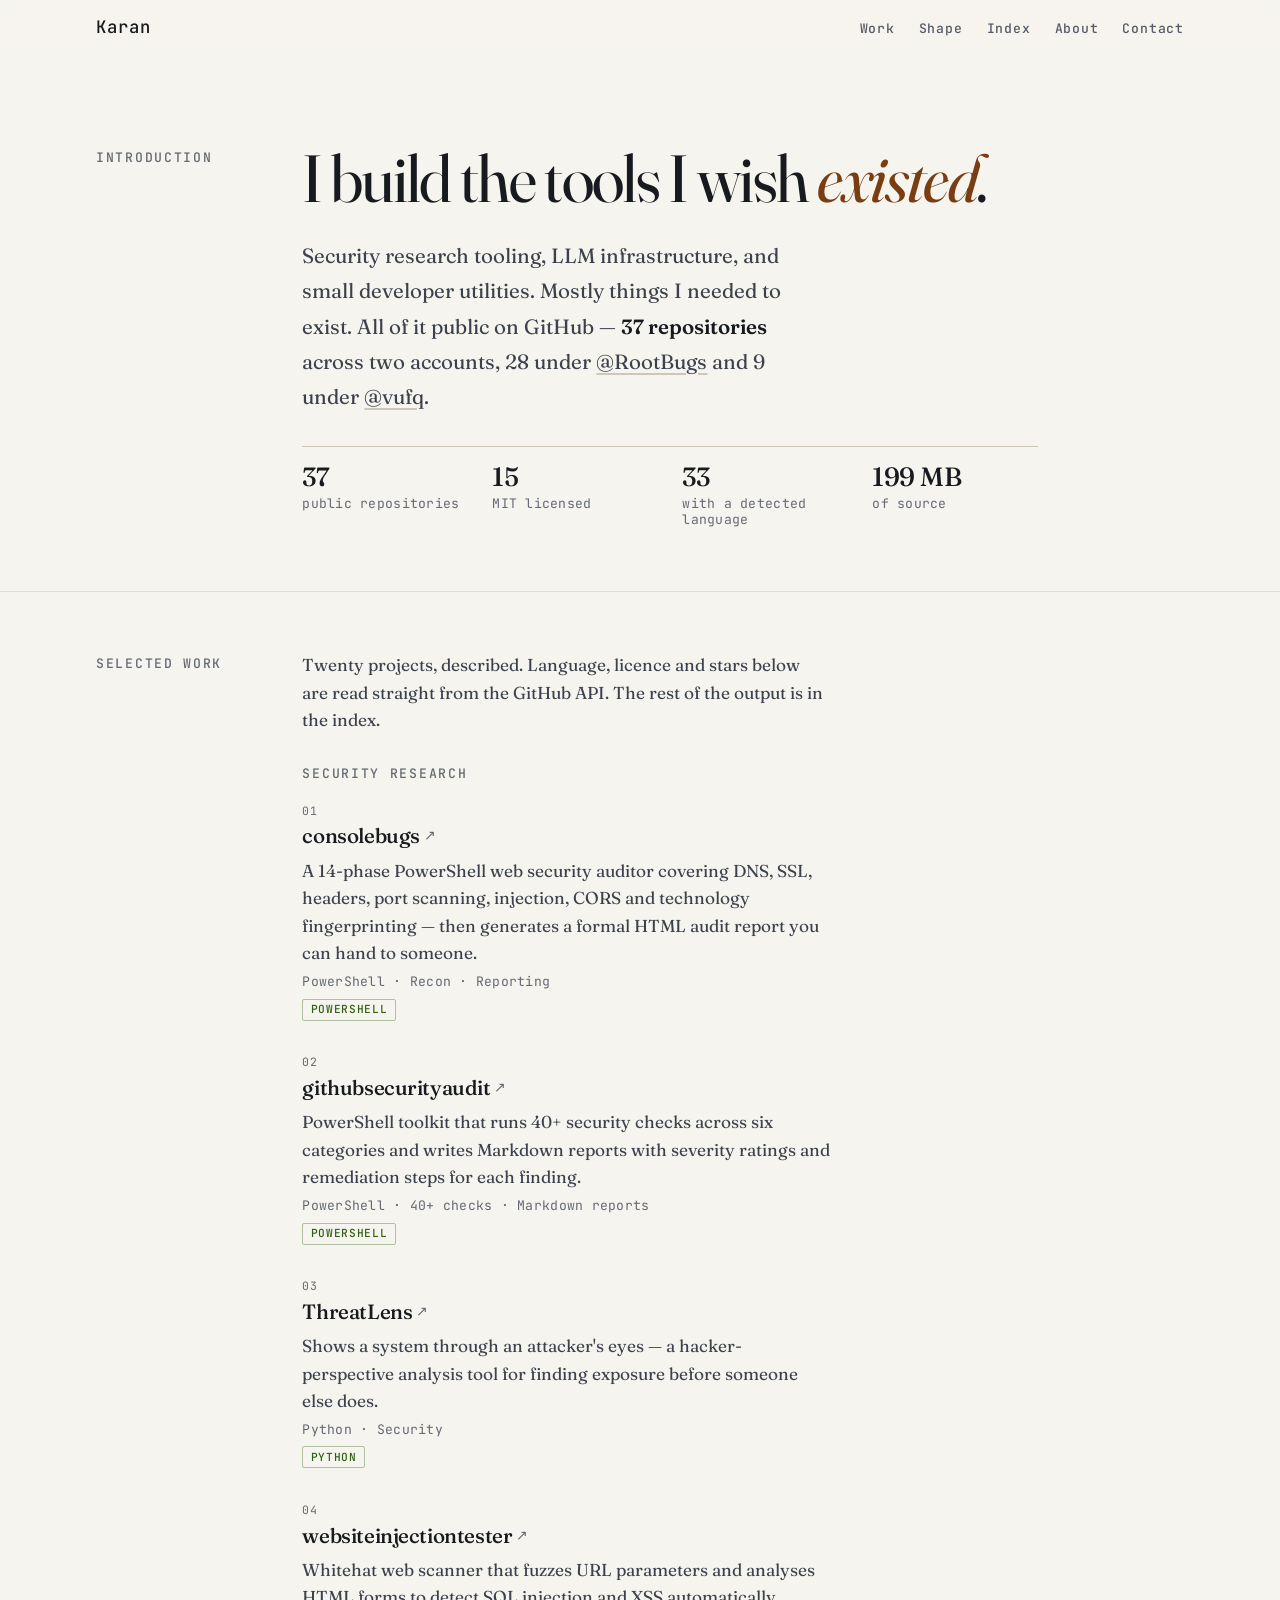
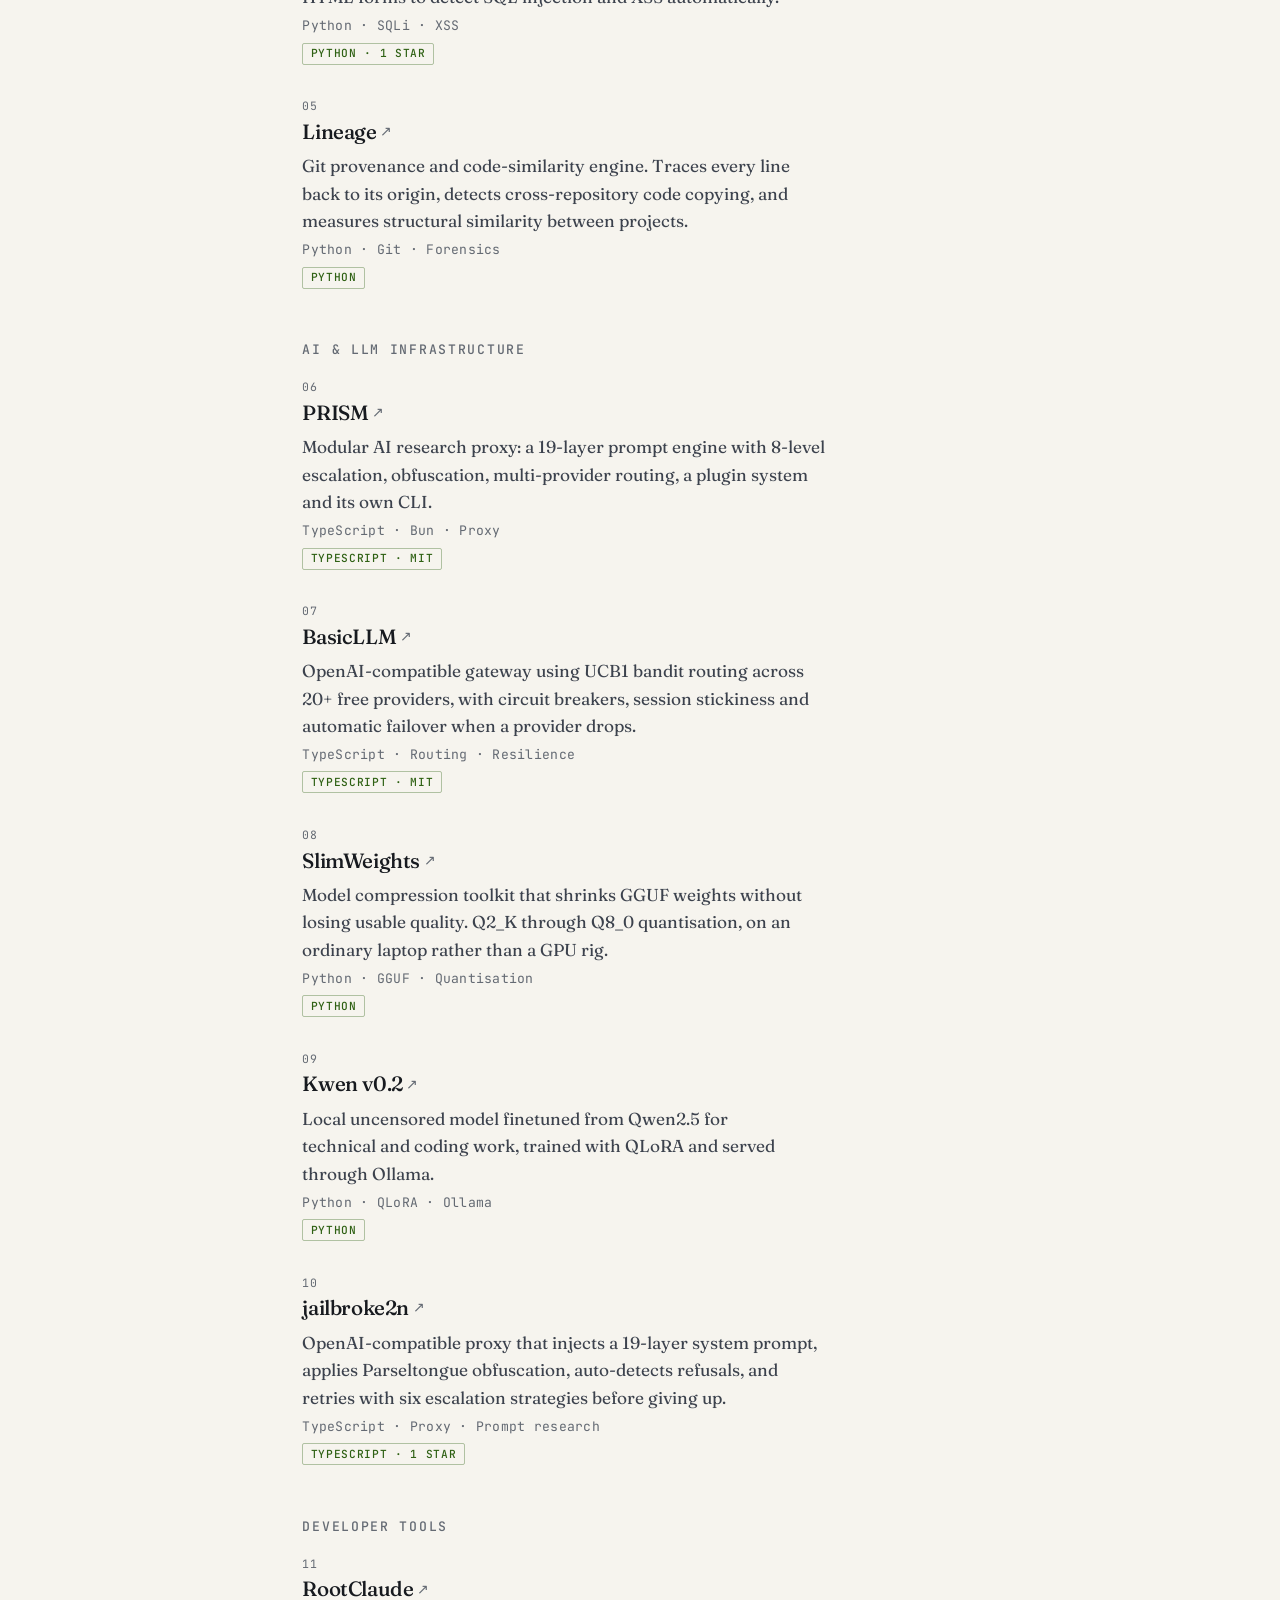
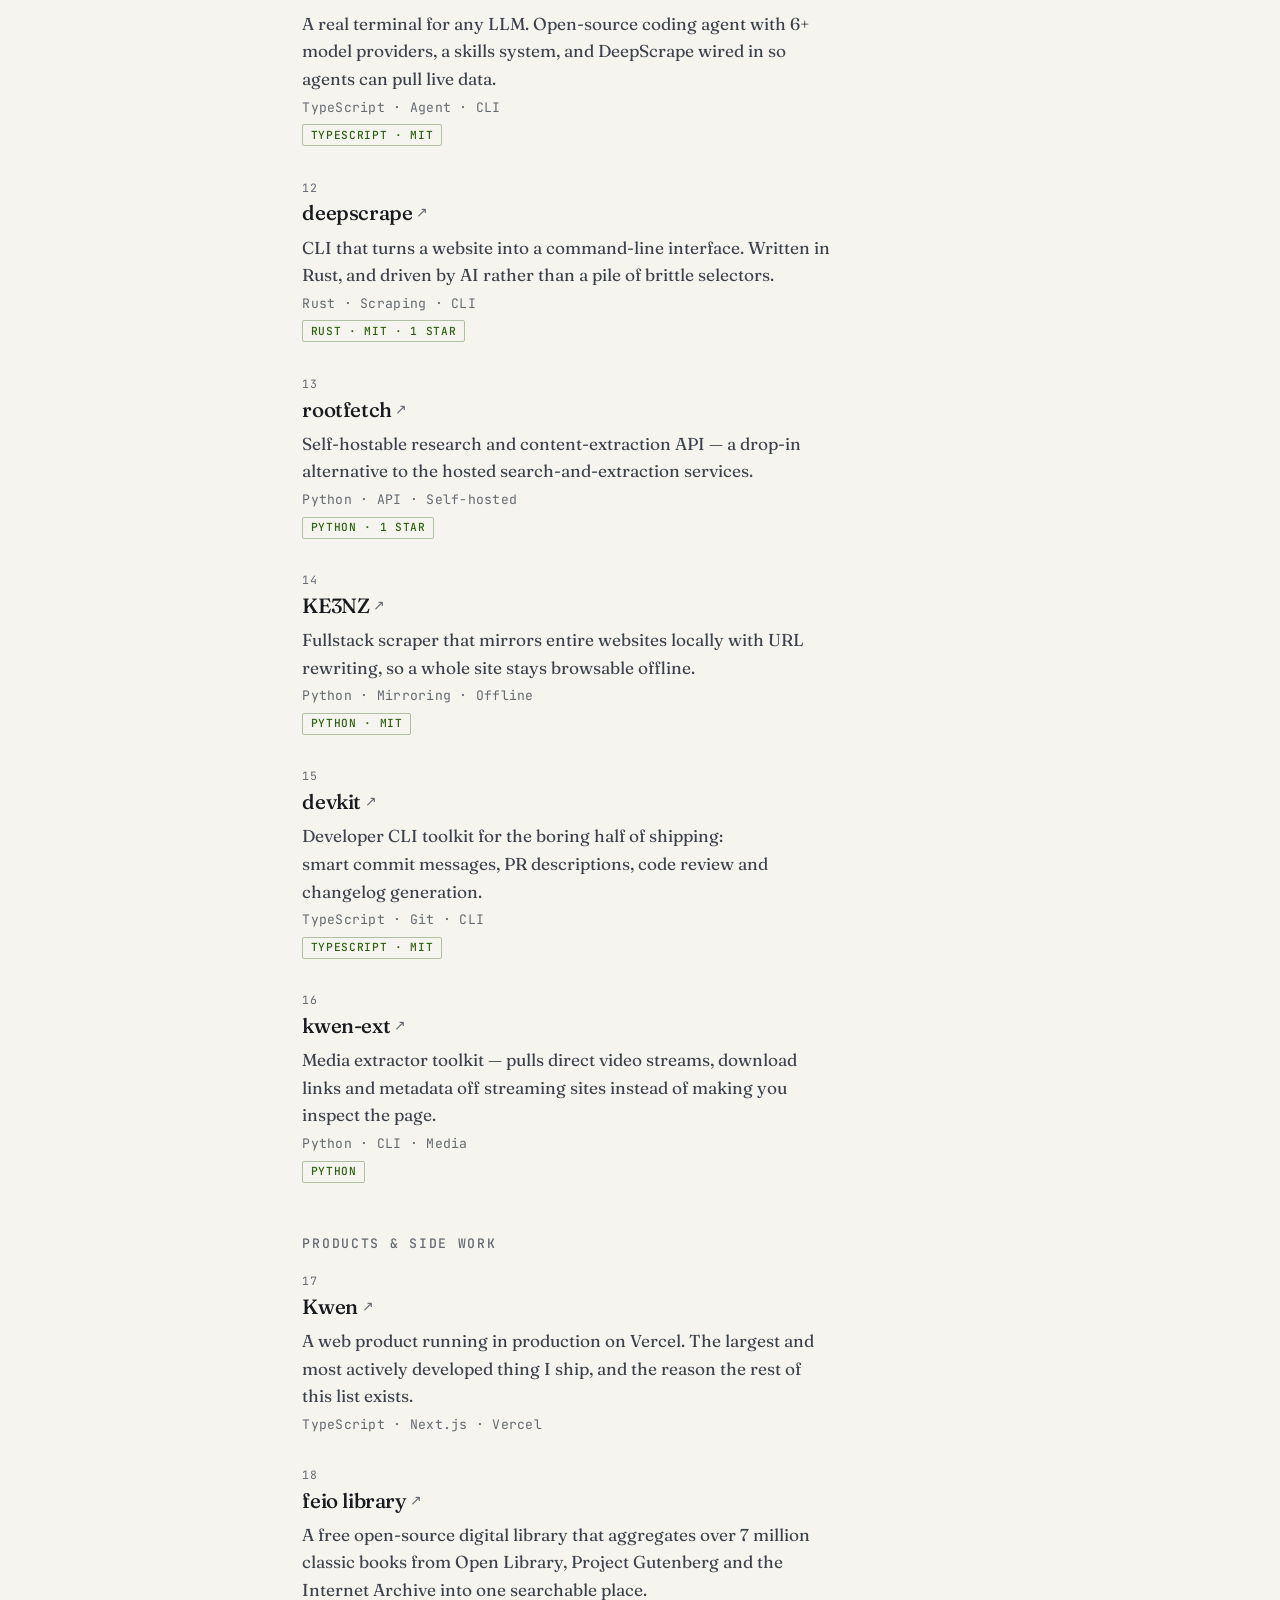
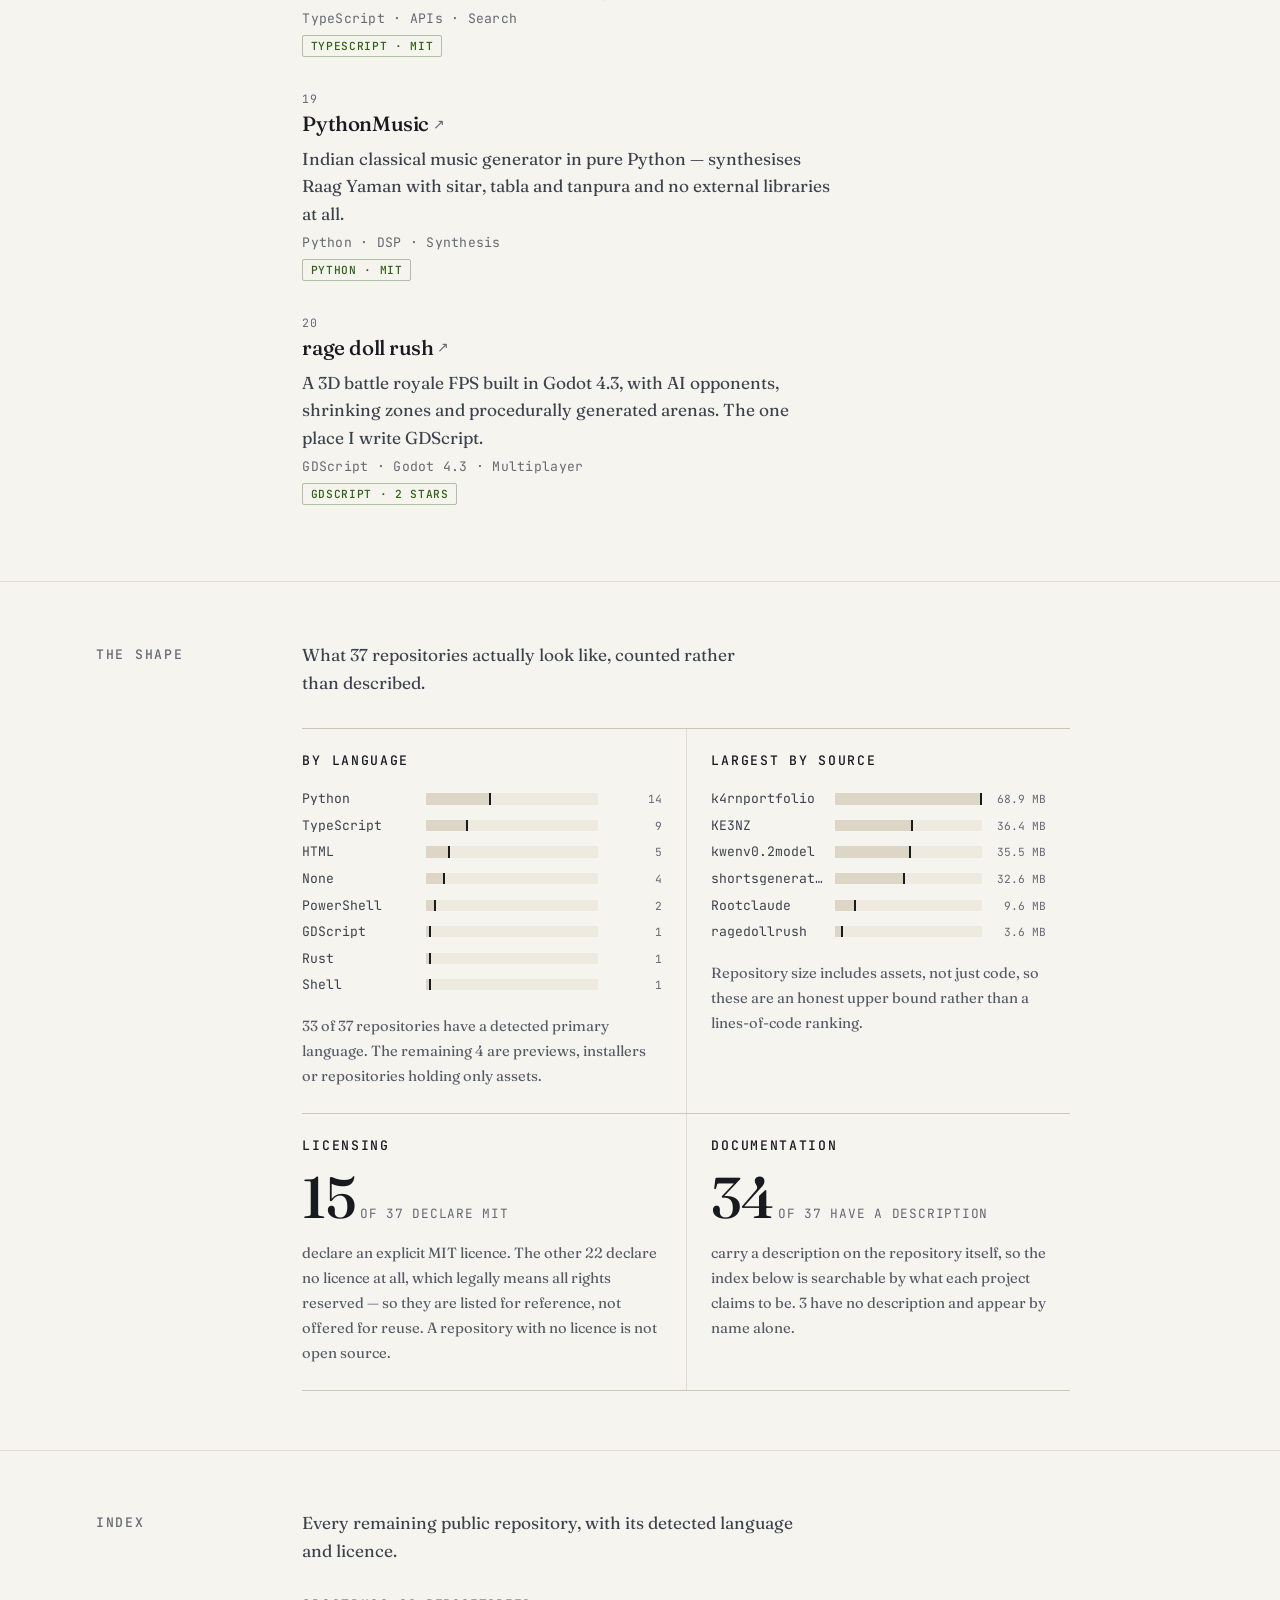
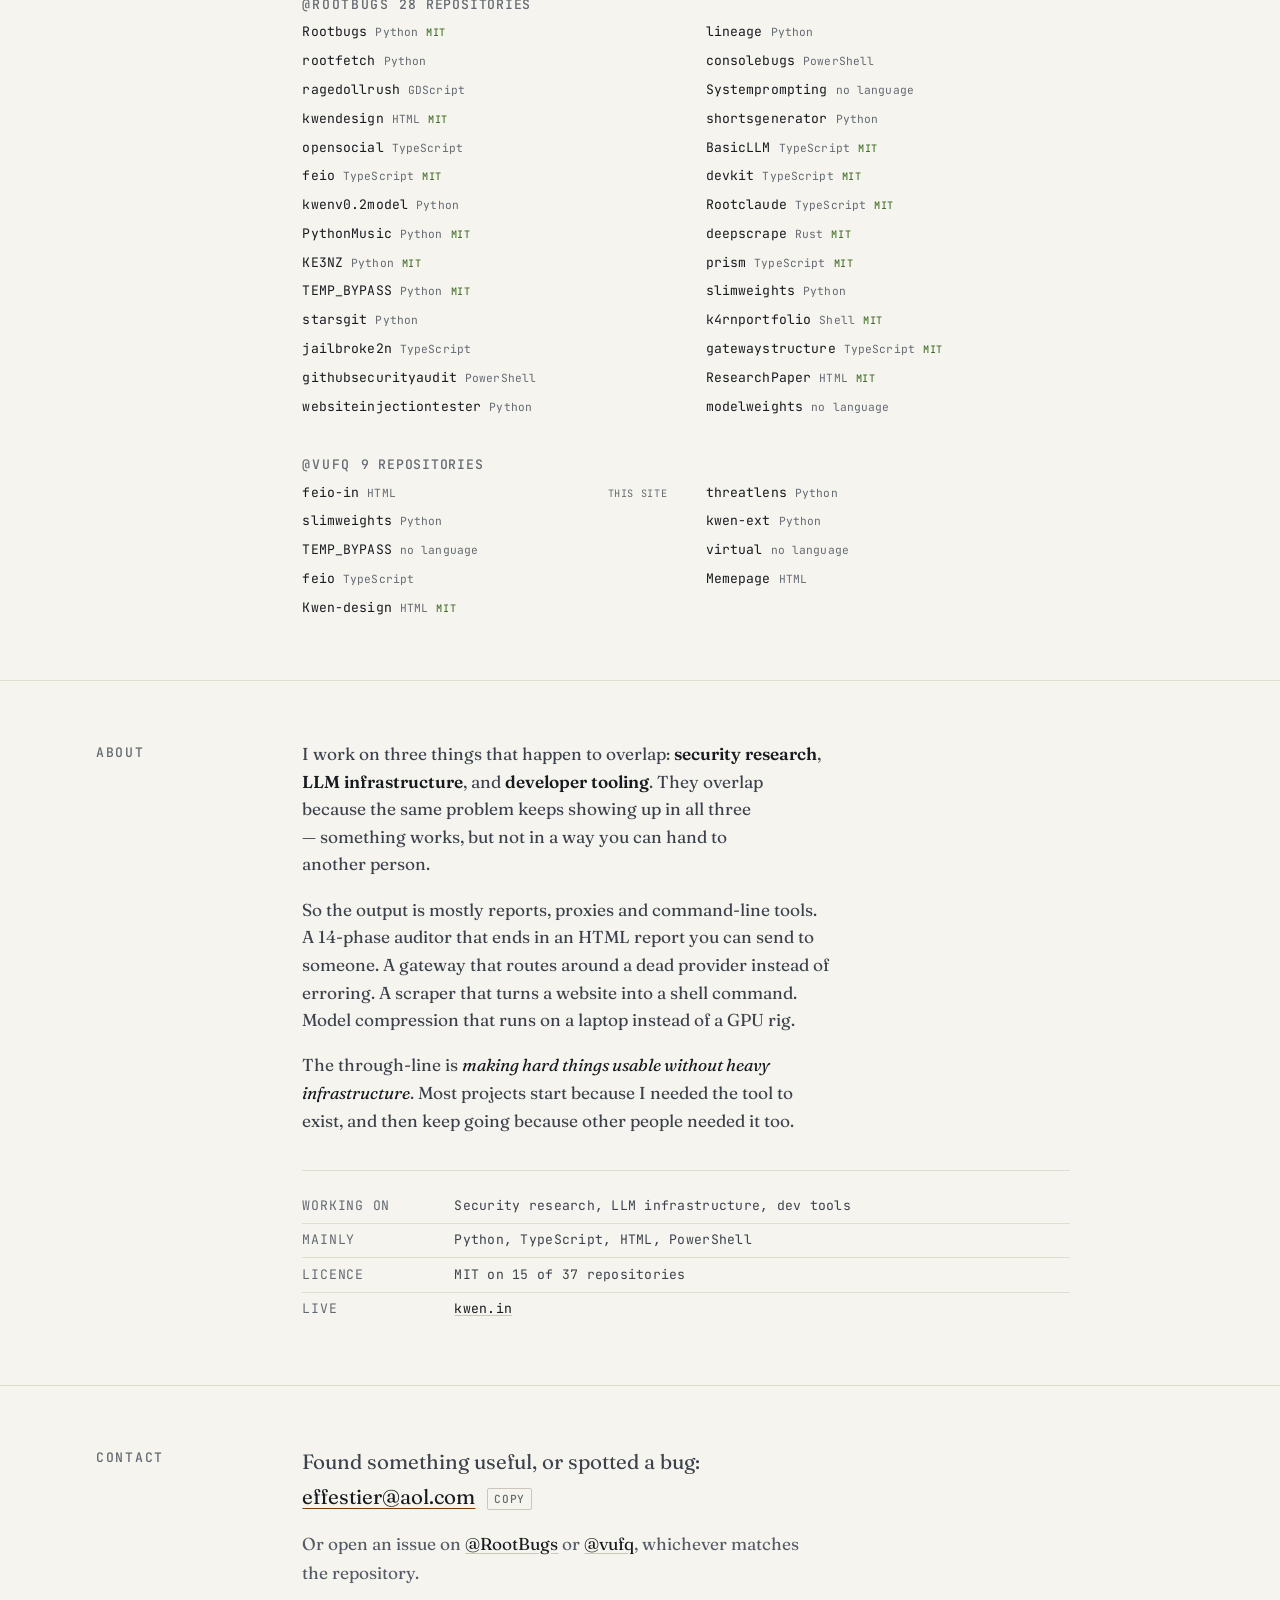
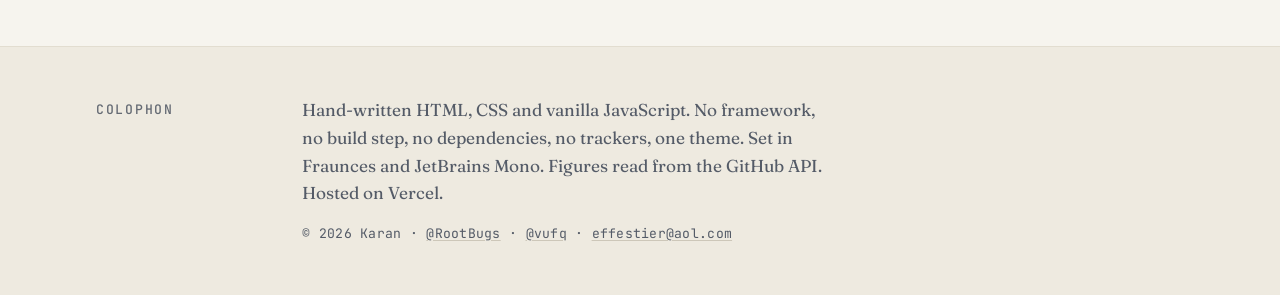
==== commit 0ea5dca2: "Add counted figures and switch to Fraunces The catalogue had no visual representation of anything an" ====
--- a/index.html
+++ b/index.html
@@ -5,15 +5,15 @@
 <meta name="viewport" content="width=device-width, initial-scale=1">
 
 <title>Karan — Security Research, AI Tooling &amp; Open Source</title>
-<meta name="description" content="Karan builds security research tooling, LLM infrastructure and open-source developer tools. 37 public repositories across Python, TypeScript, Rust, PowerShell and more.">
+<meta name="description" content="Karan builds security research tooling, LLM infrastructure and open-source developer tools. 37 public repositories, mostly Python and TypeScript.">
 <meta name="author" content="Karan">
-<meta name="theme-color" content="#fbfaf7">
+<meta name="theme-color" content="#f6f4ee">
 <link rel="canonical" href="https://feio.in/">
 
 <meta property="og:type" content="profile">
 <meta property="og:url" content="https://feio.in/">
 <meta property="og:title" content="Karan — Security Research, AI Tooling &amp; Open Source">
-<meta property="og:description" content="Security research tooling, LLM infrastructure and open-source developer tools.">
+<meta property="og:description" content="Security research tooling, LLM infrastructure and open-source developer tools. 37 public repositories.">
 <meta property="og:image" content="https://feio.in/assets/img/og.png">
 <meta name="twitter:card" content="summary_large_image">
 <meta name="twitter:title" content="Karan — Security Research, AI Tooling &amp; Open Source">
@@ -23,7 +23,7 @@
 <link rel="icon" href="/assets/img/favicon.svg" type="image/svg+xml">
 <link rel="apple-touch-icon" href="/assets/img/icon-192.png">
 <link rel="manifest" href="/site.webmanifest">
-<link rel="preload" href="/assets/fonts/newsreader.woff2" as="font" type="font/woff2" crossorigin>
+<link rel="preload" href="/assets/fonts/fraunces.woff2" as="font" type="font/woff2" crossorigin>
 <link rel="preload" href="/assets/fonts/jetbrains-mono.woff2" as="font" type="font/woff2" crossorigin>
 <link rel="stylesheet" href="/assets/css/styles.css">
 
@@ -72,7 +72,8 @@
     <a class="head-name" href="#top">Karan</a>
     <nav class="head-nav" id="primaryNav" aria-label="Primary">
       <a href="#work">Work</a>
-      <a href="#repositories">Index</a>
+      <a href="#shape">Shape</a>
+      <a href="#index">Index</a>
       <a href="#about">About</a>
       <a href="#contact">Contact</a>
     </nav>
@@ -88,15 +89,19 @@
         <h1>I build the tools I wish <em>existed</em>.</h1>
         <p class="lede-p">
           Security research tooling, LLM infrastructure, and small developer
-          utilities. Mostly things I needed to exist. All of it public on GitHub —
-          37 repositories across two accounts, 28 of them under
+          utilities. Mostly things I needed to exist. All of it public on
+          GitHub &mdash; <strong>37 repositories</strong> across two accounts,
+          28 under
           <a href="https://github.com/RootBugs" target="_blank" rel="noopener noreferrer">@RootBugs</a>
           and 9 under
           <a href="https://github.com/vufq" target="_blank" rel="noopener noreferrer">@vufq</a>.
         </p>
-        <p class="lede-meta">
-          Python &middot; TypeScript &middot; Rust &middot; PowerShell
-        </p>
+        <ul class="lede-facts">
+          <li><b>37</b> public repositories</li>
+          <li><b>15</b> MIT licensed</li>
+          <li><b>33</b> with a detected language</li>
+          <li><b>199 MB</b> of source</li>
+        </ul>
       </div>
     </div>
   </section>
@@ -107,7 +112,8 @@
       <div class="band-body">
         <h2 class="sr-only">Selected work</h2>
         <p class="band-intro">
-          Twenty projects, described. The rest of the output is in the index below.
+          Twenty projects, described. Language, licence and stars below are read
+          straight from the GitHub API. The rest of the output is in the index.
         </p>
 
       <h3 class="sub">Security research</h3>
@@ -119,6 +125,7 @@
               <span class="entry-name">consolebugs<span class="ext" aria-hidden="true">&#8599;</span></span>
               <span class="entry-desc">A 14-phase PowerShell web security auditor covering DNS, SSL, headers, port scanning, injection, CORS and technology fingerprinting — then generates a formal HTML audit report you can hand to someone.</span>
               <span class="entry-meta">PowerShell · Recon · Reporting</span>
+              <span class="entry-facts">PowerShell</span>
             </span>
           </a>
         </li>
@@ -129,6 +136,7 @@
               <span class="entry-name">githubsecurityaudit<span class="ext" aria-hidden="true">&#8599;</span></span>
               <span class="entry-desc">PowerShell toolkit that runs 40+ security checks across six categories and writes Markdown reports with severity ratings and remediation steps for each finding.</span>
               <span class="entry-meta">PowerShell · 40+ checks · Markdown reports</span>
+              <span class="entry-facts">PowerShell</span>
             </span>
           </a>
         </li>
@@ -139,6 +147,7 @@
               <span class="entry-name">ThreatLens<span class="ext" aria-hidden="true">&#8599;</span></span>
               <span class="entry-desc">Shows a system through an attacker's eyes — a hacker-perspective analysis tool for finding exposure before someone else does.</span>
               <span class="entry-meta">Python · Security</span>
+              <span class="entry-facts">Python</span>
             </span>
           </a>
         </li>
@@ -149,6 +158,7 @@
               <span class="entry-name">websiteinjectiontester<span class="ext" aria-hidden="true">&#8599;</span></span>
               <span class="entry-desc">Whitehat web scanner that fuzzes URL parameters and analyses HTML forms to detect SQL injection and XSS automatically.</span>
               <span class="entry-meta">Python · SQLi · XSS</span>
+              <span class="entry-facts">Python · 1 star</span>
             </span>
           </a>
         </li>
@@ -159,6 +169,7 @@
               <span class="entry-name">Lineage<span class="ext" aria-hidden="true">&#8599;</span></span>
               <span class="entry-desc">Git provenance and code-similarity engine. Traces every line back to its origin, detects cross-repository code copying, and measures structural similarity between projects.</span>
               <span class="entry-meta">Python · Git · Forensics</span>
+              <span class="entry-facts">Python</span>
             </span>
           </a>
         </li>
@@ -173,6 +184,7 @@
               <span class="entry-name">PRISM<span class="ext" aria-hidden="true">&#8599;</span></span>
               <span class="entry-desc">Modular AI research proxy: a 19-layer prompt engine with 8-level escalation, obfuscation, multi-provider routing, a plugin system and its own CLI.</span>
               <span class="entry-meta">TypeScript · Bun · Proxy</span>
+              <span class="entry-facts">TypeScript · MIT</span>
             </span>
           </a>
         </li>
@@ -183,6 +195,7 @@
               <span class="entry-name">BasicLLM<span class="ext" aria-hidden="true">&#8599;</span></span>
               <span class="entry-desc">OpenAI-compatible gateway using UCB1 bandit routing across 20+ free providers, with circuit breakers, session stickiness and automatic failover when a provider drops.</span>
               <span class="entry-meta">TypeScript · Routing · Resilience</span>
+              <span class="entry-facts">TypeScript · MIT</span>
             </span>
           </a>
         </li>
@@ -193,6 +206,7 @@
               <span class="entry-name">SlimWeights<span class="ext" aria-hidden="true">&#8599;</span></span>
               <span class="entry-desc">Model compression toolkit that shrinks GGUF weights without losing usable quality. Q2_K through Q8_0 quantisation, on an ordinary laptop rather than a GPU rig.</span>
               <span class="entry-meta">Python · GGUF · Quantisation</span>
+              <span class="entry-facts">Python</span>
             </span>
           </a>
         </li>
@@ -203,6 +217,7 @@
               <span class="entry-name">Kwen v0.2<span class="ext" aria-hidden="true">&#8599;</span></span>
               <span class="entry-desc">Local uncensored model finetuned from Qwen2.5 for technical and coding work, trained with QLoRA and served through Ollama.</span>
               <span class="entry-meta">Python · QLoRA · Ollama</span>
+              <span class="entry-facts">Python</span>
             </span>
           </a>
         </li>
@@ -213,6 +228,7 @@
               <span class="entry-name">jailbroke2n<span class="ext" aria-hidden="true">&#8599;</span></span>
               <span class="entry-desc">OpenAI-compatible proxy that injects a 19-layer system prompt, applies Parseltongue obfuscation, auto-detects refusals, and retries with six escalation strategies before giving up.</span>
               <span class="entry-meta">TypeScript · Proxy · Prompt research</span>
+              <span class="entry-facts">TypeScript · 1 star</span>
             </span>
           </a>
         </li>
@@ -227,6 +243,7 @@
               <span class="entry-name">RootClaude<span class="ext" aria-hidden="true">&#8599;</span></span>
               <span class="entry-desc">A real terminal for any LLM. Open-source coding agent with 6+ model providers, a skills system, and DeepScrape wired in so agents can pull live data.</span>
               <span class="entry-meta">TypeScript · Agent · CLI</span>
+              <span class="entry-facts">TypeScript · MIT</span>
             </span>
           </a>
         </li>
@@ -237,6 +254,7 @@
               <span class="entry-name">deepscrape<span class="ext" aria-hidden="true">&#8599;</span></span>
               <span class="entry-desc">CLI that turns a website into a command-line interface. Written in Rust, and driven by AI rather than a pile of brittle selectors.</span>
               <span class="entry-meta">Rust · Scraping · CLI</span>
+              <span class="entry-facts">Rust · MIT · 1 star</span>
             </span>
           </a>
         </li>
@@ -247,6 +265,7 @@
               <span class="entry-name">rootfetch<span class="ext" aria-hidden="true">&#8599;</span></span>
               <span class="entry-desc">Self-hostable research and content-extraction API — a drop-in alternative to the hosted search-and-extraction services.</span>
               <span class="entry-meta">Python · API · Self-hosted</span>
+              <span class="entry-facts">Python · 1 star</span>
             </span>
           </a>
         </li>
@@ -257,6 +276,7 @@
               <span class="entry-name">KE3NZ<span class="ext" aria-hidden="true">&#8599;</span></span>
               <span class="entry-desc">Fullstack scraper that mirrors entire websites locally with URL rewriting, so a whole site stays browsable offline.</span>
               <span class="entry-meta">Python · Mirroring · Offline</span>
+              <span class="entry-facts">Python · MIT</span>
             </span>
           </a>
         </li>
@@ -267,6 +287,7 @@
               <span class="entry-name">devkit<span class="ext" aria-hidden="true">&#8599;</span></span>
               <span class="entry-desc">Developer CLI toolkit for the boring half of shipping: smart commit messages, PR descriptions, code review and changelog generation.</span>
               <span class="entry-meta">TypeScript · Git · CLI</span>
+              <span class="entry-facts">TypeScript · MIT</span>
             </span>
           </a>
         </li>
@@ -277,6 +298,7 @@
               <span class="entry-name">kwen-ext<span class="ext" aria-hidden="true">&#8599;</span></span>
               <span class="entry-desc">Media extractor toolkit — pulls direct video streams, download links and metadata off streaming sites instead of making you inspect the page.</span>
               <span class="entry-meta">Python · CLI · Media</span>
+              <span class="entry-facts">Python</span>
             </span>
           </a>
         </li>
@@ -291,6 +313,7 @@
               <span class="entry-name">Kwen<span class="ext" aria-hidden="true">&#8599;</span></span>
               <span class="entry-desc">A web product running in production on Vercel. The largest and most actively developed thing I ship, and the reason the rest of this list exists.</span>
               <span class="entry-meta">TypeScript · Next.js · Vercel</span>
+              
             </span>
           </a>
         </li>
@@ -301,6 +324,7 @@
               <span class="entry-name">feio library<span class="ext" aria-hidden="true">&#8599;</span></span>
               <span class="entry-desc">A free open-source digital library that aggregates over 7 million classic books from Open Library, Project Gutenberg and the Internet Archive into one searchable place.</span>
               <span class="entry-meta">TypeScript · APIs · Search</span>
+              <span class="entry-facts">TypeScript · MIT</span>
             </span>
           </a>
         </li>
@@ -311,6 +335,7 @@
               <span class="entry-name">PythonMusic<span class="ext" aria-hidden="true">&#8599;</span></span>
               <span class="entry-desc">Indian classical music generator in pure Python — synthesises Raag Yaman with sitar, tabla and tanpura and no external libraries at all.</span>
               <span class="entry-meta">Python · DSP · Synthesis</span>
+              <span class="entry-facts">Python · MIT</span>
             </span>
           </a>
         </li>
@@ -321,6 +346,7 @@
               <span class="entry-name">rage doll rush<span class="ext" aria-hidden="true">&#8599;</span></span>
               <span class="entry-desc">A 3D battle royale FPS built in Godot 4.3, with AI opponents, shrinking zones and procedurally generated arenas. The one place I write GDScript.</span>
               <span class="entry-meta">GDScript · Godot 4.3 · Multiplayer</span>
+              <span class="entry-facts">GDScript · 2 stars</span>
             </span>
           </a>
         </li>
@@ -330,61 +356,189 @@
     </div>
   </section>
 
-  <section id="repositories" class="band">
+  <section id="shape" class="band">
+    <div class="shell grid">
+      <p class="margin-label">The shape</p>
+      <div class="band-body">
+        <h2 class="sr-only">The shape of the output</h2>
+        <p class="band-intro">
+          What 37 repositories actually look like, counted rather than
+          described.
+        </p>
+
+        <div class="panel">
+          <div class="panel-half">
+            <h3 class="panel-title">By language</h3>
+            <ul class="bars">
+              <li class="bar-row">
+                <span class="bar-name">Python</span>
+                <span class="bar-track"><i style="width:37.84%"></i></span>
+                <span class="bar-val">14</span>
+              </li>
+              <li class="bar-row">
+                <span class="bar-name">TypeScript</span>
+                <span class="bar-track"><i style="width:24.32%"></i></span>
+                <span class="bar-val">9</span>
+              </li>
+              <li class="bar-row">
+                <span class="bar-name">HTML</span>
+                <span class="bar-track"><i style="width:13.51%"></i></span>
+                <span class="bar-val">5</span>
+              </li>
+              <li class="bar-row">
+                <span class="bar-name">None</span>
+                <span class="bar-track"><i style="width:10.81%"></i></span>
+                <span class="bar-val">4</span>
+              </li>
+              <li class="bar-row">
+                <span class="bar-name">PowerShell</span>
+                <span class="bar-track"><i style="width:5.41%"></i></span>
+                <span class="bar-val">2</span>
+              </li>
+              <li class="bar-row">
+                <span class="bar-name">GDScript</span>
+                <span class="bar-track"><i style="width:2.70%"></i></span>
+                <span class="bar-val">1</span>
+              </li>
+              <li class="bar-row">
+                <span class="bar-name">Rust</span>
+                <span class="bar-track"><i style="width:2.70%"></i></span>
+                <span class="bar-val">1</span>
+              </li>
+              <li class="bar-row">
+                <span class="bar-name">Shell</span>
+                <span class="bar-track"><i style="width:2.70%"></i></span>
+                <span class="bar-val">1</span>
+              </li>
+            </ul>
+            <p class="panel-note">
+              33 of 37 repositories have a detected primary
+              language. The remaining 4 are previews, installers
+              or repositories holding only assets.
+            </p>
+          </div>
+
+          <div class="panel-half">
+            <h3 class="panel-title">Largest by source</h3>
+            <ul class="bars">
+              <li class="bar-row">
+                <a class="bar-name" href="https://github.com/RootBugs/k4rnportfolio" target="_blank" rel="noopener noreferrer">k4rnportfolio</a>
+                <span class="bar-track"><i style="width:100.00%"></i></span>
+                <span class="bar-val">68.9 MB</span>
+              </li>
+              <li class="bar-row">
+                <a class="bar-name" href="https://github.com/RootBugs/KE3NZ" target="_blank" rel="noopener noreferrer">KE3NZ</a>
+                <span class="bar-track"><i style="width:52.80%"></i></span>
+                <span class="bar-val">36.4 MB</span>
+              </li>
+              <li class="bar-row">
+                <a class="bar-name" href="https://github.com/RootBugs/kwenv0.2model" target="_blank" rel="noopener noreferrer">kwenv0.2model</a>
+                <span class="bar-track"><i style="width:51.56%"></i></span>
+                <span class="bar-val">35.5 MB</span>
+              </li>
+              <li class="bar-row">
+                <a class="bar-name" href="https://github.com/RootBugs/shortsgenerator" target="_blank" rel="noopener noreferrer">shortsgenerator</a>
+                <span class="bar-track"><i style="width:47.34%"></i></span>
+                <span class="bar-val">32.6 MB</span>
+              </li>
+              <li class="bar-row">
+                <a class="bar-name" href="https://github.com/RootBugs/Rootclaude" target="_blank" rel="noopener noreferrer">Rootclaude</a>
+                <span class="bar-track"><i style="width:14.00%"></i></span>
+                <span class="bar-val">9.6 MB</span>
+              </li>
+              <li class="bar-row">
+                <a class="bar-name" href="https://github.com/RootBugs/ragedollrush" target="_blank" rel="noopener noreferrer">ragedollrush</a>
+                <span class="bar-track"><i style="width:5.17%"></i></span>
+                <span class="bar-val">3.6 MB</span>
+              </li>
+            </ul>
+            <p class="panel-note">
+              Repository size includes assets, not just code, so these are an
+              honest upper bound rather than a lines-of-code ranking.
+            </p>
+          </div>
+        </div>
+
+        <div class="panel">
+          <div class="panel-half">
+            <h3 class="panel-title">Licensing</h3>
+            <p class="panel-big"><b>15</b><span>of 37 declare MIT</span></p>
+            <p class="panel-note">
+              declare an explicit MIT licence. The other 22 declare no
+              licence at all, which legally means all rights reserved &mdash; so
+              they are listed for reference, not offered for reuse. A repository
+              with no licence is not open source.
+            </p>
+          </div>
+
+          <div class="panel-half">
+            <h3 class="panel-title">Documentation</h3>
+            <p class="panel-big"><b>34</b><span>of 37 have a description</span></p>
+            <p class="panel-note">
+              carry a description on the repository itself, so the index below
+              is searchable by what each project claims to be. 3
+              have no description and appear by name alone.
+            </p>
+          </div>
+        </div>
+      </div>
+    </div>
+  </section>
+
+  <section id="index" class="band">
     <div class="shell grid">
       <p class="margin-label">Index</p>
       <div class="band-body">
         <h2 class="sr-only">Repository index</h2>
         <p class="band-intro">
-          Every remaining public repository, listed plainly with its detected
-          language. Fifteen carry an explicit MIT licence; the rest declare none,
-          so treat them as read-only unless I say otherwise.
+          Every remaining public repository, with its detected language and
+          licence.
         </p>
 
-      <h3 class="sub">@RootBugs <span class="sub-n">28</span></h3>
-      <div class="repos">
-          <a class="repo" href="https://github.com/RootBugs/Rootbugs" target="_blank" rel="noopener noreferrer"><span class="repo-name">RootBugs</span><span class="repo-lang">Python</span></a>
-          <a class="repo" href="https://github.com/RootBugs/consolebugs" target="_blank" rel="noopener noreferrer"><span class="repo-name">consolebugs</span><span class="repo-lang">PowerShell</span></a>
-          <a class="repo" href="https://github.com/RootBugs/githubsecurityaudit" target="_blank" rel="noopener noreferrer"><span class="repo-name">githubsecurityaudit</span><span class="repo-lang">PowerShell</span></a>
-          <a class="repo" href="https://github.com/RootBugs/lineage" target="_blank" rel="noopener noreferrer"><span class="repo-name">lineage</span><span class="repo-lang">Python</span></a>
-          <a class="repo" href="https://github.com/RootBugs/websiteinjectiontester" target="_blank" rel="noopener noreferrer"><span class="repo-name">websiteinjectiontester</span><span class="repo-lang">Python</span></a>
-          <a class="repo" href="https://github.com/RootBugs/prism" target="_blank" rel="noopener noreferrer"><span class="repo-name">prism</span><span class="repo-lang">TypeScript</span></a>
-          <a class="repo" href="https://github.com/RootBugs/BasicLLM" target="_blank" rel="noopener noreferrer"><span class="repo-name">BasicLLM</span><span class="repo-lang">TypeScript</span></a>
-          <a class="repo" href="https://github.com/RootBugs/jailbroke2n" target="_blank" rel="noopener noreferrer"><span class="repo-name">jailbroke2n</span><span class="repo-lang">TypeScript</span></a>
-          <a class="repo" href="https://github.com/RootBugs/Systemprompting" target="_blank" rel="noopener noreferrer"><span class="repo-name">Systemprompting</span><span class="repo-lang">No language detected</span></a>
-          <a class="repo" href="https://github.com/RootBugs/slimweights" target="_blank" rel="noopener noreferrer"><span class="repo-name">slimweights</span><span class="repo-lang">Python</span></a>
-          <a class="repo" href="https://github.com/RootBugs/modelweights" target="_blank" rel="noopener noreferrer"><span class="repo-name">modelweights</span><span class="repo-lang">No language detected</span></a>
-          <a class="repo" href="https://github.com/RootBugs/kwenv0.2model" target="_blank" rel="noopener noreferrer"><span class="repo-name">kwenv0.2model</span><span class="repo-lang">Python</span></a>
-          <a class="repo" href="https://github.com/RootBugs/Rootclaude" target="_blank" rel="noopener noreferrer"><span class="repo-name">Rootclaude</span><span class="repo-lang">TypeScript</span></a>
-          <a class="repo" href="https://github.com/RootBugs/deepscrape" target="_blank" rel="noopener noreferrer"><span class="repo-name">deepscrape</span><span class="repo-lang">Rust</span></a>
-          <a class="repo" href="https://github.com/RootBugs/rootfetch" target="_blank" rel="noopener noreferrer"><span class="repo-name">rootfetch</span><span class="repo-lang">Python</span></a>
-          <a class="repo" href="https://github.com/RootBugs/KE3NZ" target="_blank" rel="noopener noreferrer"><span class="repo-name">KE3NZ</span><span class="repo-lang">Python</span></a>
-          <a class="repo" href="https://github.com/RootBugs/devkit" target="_blank" rel="noopener noreferrer"><span class="repo-name">devkit</span><span class="repo-lang">TypeScript</span></a>
-          <a class="repo" href="https://github.com/RootBugs/gatewaystructure" target="_blank" rel="noopener noreferrer"><span class="repo-name">gatewaystructure</span><span class="repo-lang">TypeScript</span></a>
-          <a class="repo" href="https://github.com/RootBugs/shortsgenerator" target="_blank" rel="noopener noreferrer"><span class="repo-name">shortsgenerator</span><span class="repo-lang">Python</span></a>
-          <a class="repo" href="https://github.com/RootBugs/starsgit" target="_blank" rel="noopener noreferrer"><span class="repo-name">starsgit</span><span class="repo-lang">Python</span></a>
-          <a class="repo" href="https://github.com/RootBugs/TEMP_BYPASS" target="_blank" rel="noopener noreferrer"><span class="repo-name">TEMP_BYPASS</span><span class="repo-lang">Python</span></a>
-          <a class="repo" href="https://github.com/RootBugs/PythonMusic" target="_blank" rel="noopener noreferrer"><span class="repo-name">PythonMusic</span><span class="repo-lang">Python</span></a>
-          <a class="repo" href="https://github.com/RootBugs/ragedollrush" target="_blank" rel="noopener noreferrer"><span class="repo-name">ragedollrush</span><span class="repo-lang">GDScript</span></a>
-          <a class="repo" href="https://github.com/RootBugs/feio" target="_blank" rel="noopener noreferrer"><span class="repo-name">feio</span><span class="repo-lang">TypeScript</span></a>
-          <a class="repo" href="https://github.com/RootBugs/opensocial" target="_blank" rel="noopener noreferrer"><span class="repo-name">opensocial</span><span class="repo-lang">TypeScript</span></a>
-          <a class="repo" href="https://github.com/RootBugs/kwendesign" target="_blank" rel="noopener noreferrer"><span class="repo-name">kwendesign</span><span class="repo-lang">HTML</span></a>
-          <a class="repo" href="https://github.com/RootBugs/ResearchPaper" target="_blank" rel="noopener noreferrer"><span class="repo-name">ResearchPaper</span><span class="repo-lang">HTML</span></a>
-          <a class="repo" href="https://github.com/RootBugs/k4rnportfolio" target="_blank" rel="noopener noreferrer"><span class="repo-name">k4rnportfolio</span><span class="repo-lang">Shell</span></a>
-      </div>
-
-      <h3 class="sub">@vufq <span class="sub-n">9</span></h3>
-      <div class="repos">
-          <a class="repo" href="https://github.com/vufq/threatlens" target="_blank" rel="noopener noreferrer"><span class="repo-name">threatlens</span><span class="repo-lang">Python</span></a>
-          <a class="repo" href="https://github.com/vufq/kwen-ext" target="_blank" rel="noopener noreferrer"><span class="repo-name">kwen-ext</span><span class="repo-lang">Python</span></a>
-          <a class="repo" href="https://github.com/vufq/Memepage" target="_blank" rel="noopener noreferrer"><span class="repo-name">Memepage</span><span class="repo-lang">HTML</span></a>
-          <a class="repo" href="https://github.com/vufq/feio-in" target="_blank" rel="noopener noreferrer"><span class="repo-name">feio-in</span><span class="repo-lang">CSS</span><span class="repo-self">this site</span></a>
-          <a class="repo" href="https://github.com/vufq/feio" target="_blank" rel="noopener noreferrer"><span class="repo-name">feio</span><span class="repo-lang">TypeScript</span></a>
-          <a class="repo" href="https://github.com/vufq/slimweights" target="_blank" rel="noopener noreferrer"><span class="repo-name">slimweights</span><span class="repo-lang">Python</span></a>
-          <a class="repo" href="https://github.com/vufq/Kwen-design" target="_blank" rel="noopener noreferrer"><span class="repo-name">Kwen-design</span><span class="repo-lang">HTML</span></a>
-          <a class="repo" href="https://github.com/vufq/TEMP_BYPASS" target="_blank" rel="noopener noreferrer"><span class="repo-name">TEMP_BYPASS</span><span class="repo-lang">No language detected</span></a>
-          <a class="repo" href="https://github.com/vufq/virtual" target="_blank" rel="noopener noreferrer"><span class="repo-name">virtual</span><span class="repo-lang">No language detected</span></a>
-      </div>
+      <h3 class="sub">@RootBugs <span class="sub-n">28 repositories</span></h3>
+      <ul class="repos">
+          <li><a class="repo" href="https://github.com/RootBugs/Rootbugs" target="_blank" rel="noopener noreferrer"><span class="repo-name">Rootbugs</span><span class="repo-lang">Python</span><span class="repo-lic" title="MIT licensed">MIT</span></a></li>
+          <li><a class="repo" href="https://github.com/RootBugs/rootfetch" target="_blank" rel="noopener noreferrer"><span class="repo-name">rootfetch</span><span class="repo-lang">Python</span></a></li>
+          <li><a class="repo" href="https://github.com/RootBugs/ragedollrush" target="_blank" rel="noopener noreferrer"><span class="repo-name">ragedollrush</span><span class="repo-lang">GDScript</span></a></li>
+          <li><a class="repo" href="https://github.com/RootBugs/kwendesign" target="_blank" rel="noopener noreferrer"><span class="repo-name">kwendesign</span><span class="repo-lang">HTML</span><span class="repo-lic" title="MIT licensed">MIT</span></a></li>
+          <li><a class="repo" href="https://github.com/RootBugs/opensocial" target="_blank" rel="noopener noreferrer"><span class="repo-name">opensocial</span><span class="repo-lang">TypeScript</span></a></li>
+          <li><a class="repo" href="https://github.com/RootBugs/feio" target="_blank" rel="noopener noreferrer"><span class="repo-name">feio</span><span class="repo-lang">TypeScript</span><span class="repo-lic" title="MIT licensed">MIT</span></a></li>
+          <li><a class="repo" href="https://github.com/RootBugs/kwenv0.2model" target="_blank" rel="noopener noreferrer"><span class="repo-name">kwenv0.2model</span><span class="repo-lang">Python</span></a></li>
+          <li><a class="repo" href="https://github.com/RootBugs/PythonMusic" target="_blank" rel="noopener noreferrer"><span class="repo-name">PythonMusic</span><span class="repo-lang">Python</span><span class="repo-lic" title="MIT licensed">MIT</span></a></li>
+          <li><a class="repo" href="https://github.com/RootBugs/KE3NZ" target="_blank" rel="noopener noreferrer"><span class="repo-name">KE3NZ</span><span class="repo-lang">Python</span><span class="repo-lic" title="MIT licensed">MIT</span></a></li>
+          <li><a class="repo" href="https://github.com/RootBugs/TEMP_BYPASS" target="_blank" rel="noopener noreferrer"><span class="repo-name">TEMP_BYPASS</span><span class="repo-lang">Python</span><span class="repo-lic" title="MIT licensed">MIT</span></a></li>
+          <li><a class="repo" href="https://github.com/RootBugs/starsgit" target="_blank" rel="noopener noreferrer"><span class="repo-name">starsgit</span><span class="repo-lang">Python</span></a></li>
+          <li><a class="repo" href="https://github.com/RootBugs/jailbroke2n" target="_blank" rel="noopener noreferrer"><span class="repo-name">jailbroke2n</span><span class="repo-lang">TypeScript</span></a></li>
+          <li><a class="repo" href="https://github.com/RootBugs/githubsecurityaudit" target="_blank" rel="noopener noreferrer"><span class="repo-name">githubsecurityaudit</span><span class="repo-lang">PowerShell</span></a></li>
+          <li><a class="repo" href="https://github.com/RootBugs/websiteinjectiontester" target="_blank" rel="noopener noreferrer"><span class="repo-name">websiteinjectiontester</span><span class="repo-lang">Python</span></a></li>
+          <li><a class="repo" href="https://github.com/RootBugs/lineage" target="_blank" rel="noopener noreferrer"><span class="repo-name">lineage</span><span class="repo-lang">Python</span></a></li>
+          <li><a class="repo" href="https://github.com/RootBugs/consolebugs" target="_blank" rel="noopener noreferrer"><span class="repo-name">consolebugs</span><span class="repo-lang">PowerShell</span></a></li>
+          <li><a class="repo" href="https://github.com/RootBugs/Systemprompting" target="_blank" rel="noopener noreferrer"><span class="repo-name">Systemprompting</span><span class="repo-lang">no language</span></a></li>
+          <li><a class="repo" href="https://github.com/RootBugs/shortsgenerator" target="_blank" rel="noopener noreferrer"><span class="repo-name">shortsgenerator</span><span class="repo-lang">Python</span></a></li>
+          <li><a class="repo" href="https://github.com/RootBugs/BasicLLM" target="_blank" rel="noopener noreferrer"><span class="repo-name">BasicLLM</span><span class="repo-lang">TypeScript</span><span class="repo-lic" title="MIT licensed">MIT</span></a></li>
+          <li><a class="repo" href="https://github.com/RootBugs/devkit" target="_blank" rel="noopener noreferrer"><span class="repo-name">devkit</span><span class="repo-lang">TypeScript</span><span class="repo-lic" title="MIT licensed">MIT</span></a></li>
+          <li><a class="repo" href="https://github.com/RootBugs/Rootclaude" target="_blank" rel="noopener noreferrer"><span class="repo-name">Rootclaude</span><span class="repo-lang">TypeScript</span><span class="repo-lic" title="MIT licensed">MIT</span></a></li>
+          <li><a class="repo" href="https://github.com/RootBugs/deepscrape" target="_blank" rel="noopener noreferrer"><span class="repo-name">deepscrape</span><span class="repo-lang">Rust</span><span class="repo-lic" title="MIT licensed">MIT</span></a></li>
+          <li><a class="repo" href="https://github.com/RootBugs/prism" target="_blank" rel="noopener noreferrer"><span class="repo-name">prism</span><span class="repo-lang">TypeScript</span><span class="repo-lic" title="MIT licensed">MIT</span></a></li>
+          <li><a class="repo" href="https://github.com/RootBugs/slimweights" target="_blank" rel="noopener noreferrer"><span class="repo-name">slimweights</span><span class="repo-lang">Python</span></a></li>
+          <li><a class="repo" href="https://github.com/RootBugs/k4rnportfolio" target="_blank" rel="noopener noreferrer"><span class="repo-name">k4rnportfolio</span><span class="repo-lang">Shell</span><span class="repo-lic" title="MIT licensed">MIT</span></a></li>
+          <li><a class="repo" href="https://github.com/RootBugs/gatewaystructure" target="_blank" rel="noopener noreferrer"><span class="repo-name">gatewaystructure</span><span class="repo-lang">TypeScript</span><span class="repo-lic" title="MIT licensed">MIT</span></a></li>
+          <li><a class="repo" href="https://github.com/RootBugs/ResearchPaper" target="_blank" rel="noopener noreferrer"><span class="repo-name">ResearchPaper</span><span class="repo-lang">HTML</span><span class="repo-lic" title="MIT licensed">MIT</span></a></li>
+          <li><a class="repo" href="https://github.com/RootBugs/modelweights" target="_blank" rel="noopener noreferrer"><span class="repo-name">modelweights</span><span class="repo-lang">no language</span></a></li>
+      </ul>
+
+      <h3 class="sub">@vufq <span class="sub-n">9 repositories</span></h3>
+      <ul class="repos">
+          <li><a class="repo" href="https://github.com/vufq/feio-in" target="_blank" rel="noopener noreferrer"><span class="repo-name">feio-in</span><span class="repo-lang">HTML</span><span class="repo-self">this site</span></a></li>
+          <li><a class="repo" href="https://github.com/vufq/slimweights" target="_blank" rel="noopener noreferrer"><span class="repo-name">slimweights</span><span class="repo-lang">Python</span></a></li>
+          <li><a class="repo" href="https://github.com/vufq/TEMP_BYPASS" target="_blank" rel="noopener noreferrer"><span class="repo-name">TEMP_BYPASS</span><span class="repo-lang">no language</span></a></li>
+          <li><a class="repo" href="https://github.com/vufq/feio" target="_blank" rel="noopener noreferrer"><span class="repo-name">feio</span><span class="repo-lang">TypeScript</span></a></li>
+          <li><a class="repo" href="https://github.com/vufq/Kwen-design" target="_blank" rel="noopener noreferrer"><span class="repo-name">Kwen-design</span><span class="repo-lang">HTML</span><span class="repo-lic" title="MIT licensed">MIT</span></a></li>
+          <li><a class="repo" href="https://github.com/vufq/threatlens" target="_blank" rel="noopener noreferrer"><span class="repo-name">threatlens</span><span class="repo-lang">Python</span></a></li>
+          <li><a class="repo" href="https://github.com/vufq/kwen-ext" target="_blank" rel="noopener noreferrer"><span class="repo-name">kwen-ext</span><span class="repo-lang">Python</span></a></li>
+          <li><a class="repo" href="https://github.com/vufq/virtual" target="_blank" rel="noopener noreferrer"><span class="repo-name">virtual</span><span class="repo-lang">no language</span></a></li>
+          <li><a class="repo" href="https://github.com/vufq/Memepage" target="_blank" rel="noopener noreferrer"><span class="repo-name">Memepage</span><span class="repo-lang">HTML</span></a></li>
+      </ul>
 
       </div>
     </div>
@@ -401,15 +555,15 @@
             <strong>security research</strong>,
             <strong>LLM infrastructure</strong>, and
             <strong>developer tooling</strong>. They overlap because the same
-            problem keeps showing up in all three — something works, but not in a
-            way you can hand to another person.
+            problem keeps showing up in all three &mdash; something works, but not
+            in a way you can hand to another person.
           </p>
           <p>
             So the output is mostly reports, proxies and command-line tools. A
-            14-phase auditor that ends in an HTML report you can send to someone.
-            A gateway that routes around a dead provider instead of erroring. A
-            scraper that turns a website into a shell command. Model compression
-            that runs on a laptop instead of a GPU rig.
+            14-phase auditor that ends in an HTML report you can send to
+            someone. A gateway that routes around a dead provider instead of
+            erroring. A scraper that turns a website into a shell command. Model
+            compression that runs on a laptop instead of a GPU rig.
           </p>
           <p>
             The through-line is <em>making hard things usable without heavy
@@ -419,7 +573,7 @@
         </div>
         <dl class="facts">
           <div><dt>Working on</dt><dd>Security research, LLM infrastructure, dev tools</dd></div>
-          <div><dt>Mainly</dt><dd>Python, TypeScript, Rust, PowerShell</dd></div>
+          <div><dt>Mainly</dt><dd>Python, TypeScript, HTML, PowerShell</dd></div>
           <div><dt>Licence</dt><dd>MIT on 15 of 37 repositories</dd></div>
           <div><dt>Live</dt><dd><a href="https://kwen.in" target="_blank" rel="noopener noreferrer">kwen.in</a></dd></div>
         </dl>
@@ -456,8 +610,8 @@
     <div class="foot-body">
       <p>
         Hand-written HTML, CSS and vanilla JavaScript. No framework, no build
-        step, no dependencies, no trackers, one theme. Set in Newsreader and
-        JetBrains Mono. Hosted on Vercel.
+        step, no dependencies, no trackers, one theme. Set in Fraunces and
+        JetBrains Mono. Figures read from the GitHub API. Hosted on Vercel.
       </p>
       <p class="foot-fine">
         &copy; 2026 Karan &middot;
--- a/assets/css/styles.css
+++ b/assets/css/styles.css
@@ -1,32 +1,32 @@
 /* =========================================================================
-   feio.in — one theme, printed catalogue.
-
-   The page is an asymmetric two-column grid: a fixed narrow margin for
-   section labels, and a main column for content. One palette, no
-   dark mode, no theme toggle, no build step.
+   feio.in — a printed catalogue with counted figures.
+
+   Structure: an asymmetric grid, a fixed margin column for section labels
+   and a main column for text. One theme. Fraunces for reading (variable, with
+   a real optical-size axis so display sizes are drawn at display proportions),
+   JetBrains Mono for labels and figures.
    ========================================================================= */
 
 /* -------------------------------------------------------------------------
-   FONTS — Newsreader for reading, JetBrains Mono for labels. Inter is not
-   used any more; the sans was making the page read like a template.
+   FONTS
    ------------------------------------------------------------------------- */
 @font-face {
-  font-family: "Newsreader";
-  src: url("/assets/fonts/newsreader.woff2") format("woff2");
-  font-weight: 200 800;
+  font-family: "Fraunces";
+  src: url("/assets/fonts/fraunces.woff2") format("woff2-variations");
+  font-weight: 100 900;
   font-style: normal;
   font-display: swap;
 }
 @font-face {
-  font-family: "Newsreader";
-  src: url("/assets/fonts/newsreader-italic.woff2") format("woff2");
-  font-weight: 200 800;
+  font-family: "Fraunces";
+  src: url("/assets/fonts/fraunces-italic.woff2") format("woff2-variations");
+  font-weight: 100 900;
   font-style: italic;
   font-display: swap;
 }
 @font-face {
   font-family: "JetBrains Mono";
-  src: url("/assets/fonts/jetbrains-mono.woff2") format("woff2");
+  src: url("/assets/fonts/jetbrains-mono.woff2") format("woff2-variations");
   font-weight: 100 800;
   font-style: normal;
   font-display: swap;
@@ -36,40 +36,41 @@
    TOKENS
    ------------------------------------------------------------------------- */
 :root {
-  --paper: #fbfaf7;
-  --paper-deep: #f4f2ec;
-  --ink: #14171d;
-  --ink-2: #3d434f;
-  --ink-3: #565d69;
+  --paper: #f6f4ee;
+  --paper-2: #eeeae0;
+  --ink: #171a1f;
+  --ink-2: #3c424d;
+  --ink-3: #545b67;
   --ink-4: #646a73;
-  --line: #c9c4b8;
-  --line-soft: #e7e3da;
-  --accent: #2f6114;
-  --accent-soft: #eaf0e2;
-
-  --serif: "Newsreader", Georgia, "Times New Roman", serif;
+  --line: #cdc7b9;
+  --line-soft: #e2ddd0;
+  --accent: #7a3d12;
+  --accent-2: #2f6114;
+  --fill: #ddd6c6;
+
+  --serif: "Fraunces", Georgia, "Times New Roman", serif;
   --mono: "JetBrains Mono", ui-monospace, SFMono-Regular, Menlo, Consolas, monospace;
 
-  --measure: 34rem;
-  --shell: 72rem;
+  --measure: 33rem;
+  --shell: 74rem;
   --margin-col: 10.5rem;
   --gutter: clamp(1.25rem, 4vw, 3rem);
 
-  --step--1: clamp(0.78rem, 0.76rem + 0.1vw, 0.84rem);
-  --step-0: clamp(1rem, 0.97rem + 0.15vw, 1.09rem);
-  --step-1: clamp(1.16rem, 1.1rem + 0.3vw, 1.35rem);
-  --step-2: clamp(1.4rem, 1.28rem + 0.6vw, 1.75rem);
-  --step-3: clamp(1.75rem, 1.5rem + 1.2vw, 2.5rem);
-  --step-4: clamp(2.2rem, 1.7rem + 2.4vw, 3.6rem);
-
-  --leading-tight: 1.15;
-  --leading-snug: 1.32;
+  --step--1: clamp(0.76rem, 0.74rem + 0.1vw, 0.82rem);
+  --step-0: clamp(1rem, 0.97rem + 0.15vw, 1.08rem);
+  --step-1: clamp(1.14rem, 1.09rem + 0.25vw, 1.3rem);
+  --step-2: clamp(1.35rem, 1.25rem + 0.5vw, 1.7rem);
+  --step-3: clamp(1.7rem, 1.45rem + 1.2vw, 2.5rem);
+  --step-4: clamp(2.3rem, 1.6rem + 3.2vw, 4.4rem);
+
+  --leading-tight: 1.05;
+  --leading-snug: 1.25;
   --leading-normal: 1.6;
-  --leading-relaxed: 1.72;
-
-  --tracking-tight: -0.011em;
+  --leading-relaxed: 1.7;
+
+  --tracking-tight: -0.02em;
   --tracking-wide: 0.06em;
-  --tracking-wider: 0.12em;
+  --tracking-wider: 0.13em;
 
   --dur-fast: 120ms;
   --dur: 200ms;
@@ -77,6 +78,11 @@
 
   color-scheme: light;
 }
+
+/* Fraunces exposes a real optical-size axis. `font-variation-settings` lets
+   display sizes use display proportions instead of just being scaled up. */
+.lede h1 { font-variation-settings: "SOFT" 0, "WONK" 1, "opsz" 120; }
+.lede h1 em { font-variation-settings: "SOFT" 0, "WONK" 1, "opsz" 120; }
 
 /* -------------------------------------------------------------------------
    RESET
@@ -98,11 +104,10 @@
   -webkit-font-smoothing: antialiased;
   text-rendering: optimizeLegibility;
 }
-h1, h2, h3, p, dl, dd, ol, ul, figure { margin: 0; }
-ol, ul { padding: 0; list-style: none; }
+h1, h2, h3, p, dl, dd, ul, ol { margin: 0; }
+ul, ol { padding: 0; list-style: none; }
 a { color: inherit; }
 button { font: inherit; color: inherit; background: none; border: 0; }
-svg { display: block; }
 
 :focus-visible {
   outline: 2px solid var(--accent);
@@ -127,9 +132,7 @@
 .skip:focus { transform: none; }
 
 /* -------------------------------------------------------------------------
-   THE GRID — the structural idea. A fixed margin column carries the section
-   label; the main column carries everything else. On narrow screens the
-   margin column collapses and the label sits inline above its content.
+   THE GRID
    ------------------------------------------------------------------------- */
 .shell {
   width: 100%;
@@ -159,22 +162,20 @@
    ------------------------------------------------------------------------- */
 .head {
   position: sticky; top: 0; z-index: 10;
-  background: color-mix(in srgb, var(--paper) 88%, transparent);
-  backdrop-filter: saturate(1.4) blur(8px);
+  background: color-mix(in srgb, var(--paper) 90%, transparent);
+  backdrop-filter: saturate(1.3) blur(8px);
   border-bottom: 1px solid transparent;
   transition: border-color var(--dur) var(--ease-out);
 }
 .head[data-scrolled="true"] { border-bottom-color: var(--line-soft); }
 .head-inner {
   display: flex; align-items: baseline; justify-content: space-between;
-  gap: 1.5rem;
-  padding-block: 1.1rem;
+  gap: 1.5rem; padding-block: 1.1rem;
 }
 .head-name {
   font: 500 var(--step-0)/1 var(--mono);
   letter-spacing: var(--tracking-wide);
-  text-decoration: none;
-  white-space: nowrap;
+  text-decoration: none; white-space: nowrap;
 }
 .head-name::after {
   content: ""; display: block; height: 1px; background: currentColor;
@@ -186,8 +187,7 @@
 .head-nav a {
   font: 500 var(--step--1)/1 var(--mono);
   letter-spacing: var(--tracking-wide);
-  color: var(--ink-3);
-  text-decoration: none;
+  color: var(--ink-3); text-decoration: none;
   transition: color var(--dur) var(--ease-out);
 }
 .head-nav a:hover { color: var(--accent); }
@@ -195,167 +195,257 @@
 /* -------------------------------------------------------------------------
    LEDE
    ------------------------------------------------------------------------- */
-.lede-section { padding-block: clamp(3.5rem, 11vh, 7rem) clamp(3rem, 8vh, 5rem); }
-.lede { max-width: 44rem; }
+.lede-section { padding-block: clamp(3rem, 10vh, 6.5rem) clamp(2.75rem, 7vh, 4.5rem); }
+.lede { max-width: 46rem; }
 .lede h1 {
   font-size: var(--step-4);
-  line-height: 1.06;
-  letter-spacing: -0.02em;
+  line-height: var(--leading-tight);
   font-weight: 400;
+  letter-spacing: -0.025em;
   text-wrap: balance;
 }
 .lede h1 em { font-style: italic; color: var(--accent); }
 .lede-p {
-  margin-top: 1.6rem;
+  margin-top: 1.5rem;
   max-width: var(--measure);
   font-size: var(--step-1);
   line-height: var(--leading-relaxed);
   color: var(--ink-2);
   text-wrap: pretty;
 }
+.lede-p strong { color: var(--ink); font-weight: 600; }
 .lede-p a { text-decoration-color: var(--line); text-underline-offset: 0.18em; }
 .lede-p a:hover { color: var(--accent); text-decoration-color: var(--accent); }
-.lede-meta {
-  margin-top: 1.75rem;
+
+/* the four counted figures under the lede */
+.lede-facts {
+  margin-top: 2rem;
   padding-top: 1.1rem;
+  border-top: 1px solid var(--line);
+  display: grid;
+  grid-template-columns: repeat(auto-fit, minmax(8.5rem, 1fr));
+  gap: 1.25rem 1.5rem;
+}
+.lede-facts li {
+  font: 400 var(--step--1)/var(--leading-snug) var(--mono);
+  letter-spacing: 0.02em;
+  color: var(--ink-4);
+  display: flex; flex-direction: column; gap: 0.3rem;
+}
+.lede-facts b {
+  font-family: var(--serif);
+  font-variation-settings: "opsz" 40, "WONK" 0;
+  font-size: var(--step-2);
+  font-weight: 500;
+  line-height: 1;
+  letter-spacing: -0.02em;
+  color: var(--ink);
+}
+
+/* -------------------------------------------------------------------------
+   BANDS
+   ------------------------------------------------------------------------- */
+.band {
+  padding-block: clamp(2.5rem, 6.5vh, 4rem);
   border-top: 1px solid var(--line-soft);
-  font: 400 var(--step--1)/var(--leading-relaxed) var(--mono);
-  letter-spacing: var(--tracking-wide);
-  color: var(--ink-4);
-}
-
-/* -------------------------------------------------------------------------
-   BANDS
-   ------------------------------------------------------------------------- */
-.band {
-  padding-block: clamp(2.75rem, 7vh, 4.5rem);
-  border-top: 1px solid var(--line-soft);
 }
 .band-last { border-bottom: 1px solid var(--line-soft); }
-.band-body { max-width: 46rem; }
+.band-body { max-width: 48rem; }
 .band-intro {
   max-width: var(--measure);
-  margin-bottom: 2.25rem;
+  margin-bottom: 2rem;
   color: var(--ink-2);
   text-wrap: pretty;
 }
 
 .sub {
-  margin-top: 2.5rem;
-  margin-bottom: 0.35rem;
+  margin-top: 2.25rem;
+  margin-bottom: 0.3rem;
   font: 500 var(--step--1)/var(--leading-snug) var(--mono);
   letter-spacing: var(--tracking-wider);
   text-transform: uppercase;
   color: var(--ink-4);
 }
 .sub:first-of-type { margin-top: 0; }
-.sub-n { color: var(--ink-4); letter-spacing: var(--tracking-wide); }
-
-/* -------------------------------------------------------------------------
-   WORK ENTRIES — numbered paragraphs, not cards. The number sits in the
-   main column's own gutter so the text keeps a constant left edge.
-   ------------------------------------------------------------------------- */
-.entries { margin: 0; }
-.entry { display: block; padding-block: 1.15rem; text-decoration: none; }
+.sub-n { letter-spacing: var(--tracking-wide); }
+
+/* -------------------------------------------------------------------------
+   COUNTED FIGURES — the graphics. Real numbers, drawn as bars.
+   ------------------------------------------------------------------------- */
+.panel {
+  display: grid;
+  grid-template-columns: repeat(auto-fit, minmax(17rem, 1fr));
+  gap: 0;
+  border-top: 1px solid var(--line);
+  border-bottom: 1px solid var(--line);
+}
+.panel + .panel { border-top: 0; }
+.panel-half { padding: 1.5rem 1.5rem 1.5rem 0; }
+.panel-half + .panel-half { border-left: 1px solid var(--line-soft); padding-left: 1.5rem; }
+.panel-title {
+  font: 500 var(--step--1)/var(--leading-snug) var(--mono);
+  letter-spacing: var(--tracking-wider);
+  text-transform: uppercase;
+  color: var(--ink);
+  margin-bottom: 1rem;
+}
+.panel-note {
+  margin-top: 1rem;
+  font-size: 0.92rem;
+  line-height: var(--leading-relaxed);
+  color: var(--ink-3);
+  max-width: 30rem;
+  text-wrap: pretty;
+}
+.panel-big {
+  font-family: var(--serif);
+  font-variation-settings: "opsz" 72, "WONK" 0;
+  font-size: clamp(2.6rem, 1.8rem + 2.6vw, 3.6rem);
+  line-height: 0.95;
+  letter-spacing: -0.03em;
+  color: var(--ink);
+  display: flex; align-items: baseline; gap: 0.3rem;
+}
+.panel-big b { font-weight: 500; }
+.panel-big span {
+  font-family: var(--mono);
+  font-size: 0.8rem;
+  font-variation-settings: normal;
+  letter-spacing: var(--tracking-wide);
+  text-transform: uppercase;
+  color: var(--ink-4);
+}
+
+.bars { font: 400 var(--step--1)/1 var(--mono); }
+.bar-row {
+  display: grid;
+  grid-template-columns: minmax(4.5rem, 7rem) minmax(3rem, 1fr) 3.25rem;
+  align-items: center;
+  gap: 0.75rem;
+  padding-block: 0.42rem;
+}
+.bar-name {
+  color: var(--ink-2);
+  text-decoration: none;
+  overflow: hidden; text-overflow: ellipsis; white-space: nowrap;
+}
+a.bar-name { text-decoration: underline; text-decoration-color: transparent; text-underline-offset: 0.15em; }
+a.bar-name:hover { color: var(--accent); text-decoration-color: var(--accent); }
+.bar-track { height: 0.7rem; background: var(--paper-2); position: relative; }
+.bar-track i {
+  position: absolute; inset: 0 auto 0 0;
+  display: block; background: var(--fill);
+  border-right: 2px solid var(--ink);
+  transition: background var(--dur) var(--ease-out);
+}
+.bar-row:hover .bar-track i { background: var(--accent-2); border-right-color: var(--accent); }
+.bar-val {
+  color: var(--ink-4);
+  text-align: right;
+  font-size: 0.86em;
+  letter-spacing: 0.01em;
+}
+
+/* -------------------------------------------------------------------------
+   WORK ENTRIES
+   ------------------------------------------------------------------------- */
+.entry { display: block; padding-block: 1.1rem; text-decoration: none; }
 .entry + .entry { border-top: 1px solid var(--line-soft); }
 .entry-n {
   display: block;
   font: 400 0.72rem/1 var(--mono);
   letter-spacing: var(--tracking-wide);
   color: var(--ink-4);
-  margin-bottom: 0.5rem;
+  margin-bottom: 0.45rem;
 }
 .entry-name {
   display: inline-block;
   font-size: var(--step-1);
   font-weight: 500;
+  font-variation-settings: "opsz" 20;
   line-height: var(--leading-snug);
   letter-spacing: var(--tracking-tight);
   text-decoration: underline;
   text-decoration-color: transparent;
   text-decoration-thickness: 1px;
-  text-underline-offset: 0.16em;
-  transition: text-decoration-color var(--dur) var(--ease-out), color var(--dur) var(--ease-out);
+  text-underline-offset: 0.15em;
+  transition: text-decoration-color var(--dur) var(--ease-out);
 }
 .ext {
-  display: inline-block;
-  margin-left: 0.28em;
-  font-size: 0.72em;
-  vertical-align: 0.18em;
+  display: inline-block; margin-left: 0.26em;
+  font-size: 0.7em; vertical-align: 0.2em;
   color: var(--ink-4);
   transition: transform var(--dur) var(--ease-out), color var(--dur) var(--ease-out);
 }
 .entry:hover .entry-name { text-decoration-color: var(--accent); }
-.entry:hover { color: var(--ink); }
 .entry:hover .ext { color: var(--accent); transform: translate(0.1em, -0.1em); }
 .entry-desc {
-  display: block;
-  max-width: var(--measure);
-  margin-top: 0.4rem;
-  color: var(--ink-2);
-  text-wrap: pretty;
+  display: block; max-width: var(--measure); margin-top: 0.35rem;
+  color: var(--ink-2); text-wrap: pretty;
 }
 .entry-meta {
-  display: block;
-  margin-top: 0.5rem;
+  display: block; margin-top: 0.45rem;
   font: 400 var(--step--1)/var(--leading-snug) var(--mono);
-  letter-spacing: 0.02em;
-  color: var(--ink-4);
-}
-
-/* -------------------------------------------------------------------------
-   REPOSITORY INDEX — a tight typographic list, not pills.
+  letter-spacing: 0.02em; color: var(--ink-4);
+}
+.entry-facts {
+  display: inline-block; margin-top: 0.5rem; padding: 0.1rem 0.45rem;
+  font: 500 0.7rem/1.5 var(--mono);
+  letter-spacing: var(--tracking-wide);
+  text-transform: uppercase;
+  color: var(--accent-2);
+  border: 1px solid color-mix(in srgb, var(--accent-2) 35%, transparent);
+  border-radius: 2px;
+}
+
+/* -------------------------------------------------------------------------
+   INDEX
    ------------------------------------------------------------------------- */
 .repos {
   columns: 2;
-  column-gap: clamp(1.5rem, 3vw, 2.75rem);
-  font: 400 var(--step--1)/1.9 var(--mono);
+  column-gap: clamp(1.5rem, 3vw, 2.5rem);
+  font: 400 var(--step--1)/1.95 var(--mono);
   letter-spacing: 0.01em;
 }
 .repo {
-  display: flex; align-items: baseline; gap: 0.6rem;
-  padding-block: 0.15rem;
-  text-decoration: none;
+  display: flex; align-items: baseline; gap: 0.5rem;
+  padding-block: 0.1rem; text-decoration: none;
   break-inside: avoid;
 }
 .repo-name {
   color: var(--ink);
-  text-decoration: underline;
-  text-decoration-color: transparent;
-  text-underline-offset: 0.16em;
+  text-decoration: underline; text-decoration-color: transparent;
+  text-underline-offset: 0.15em;
   transition: text-decoration-color var(--dur) var(--ease-out), color var(--dur) var(--ease-out);
 }
 .repo:hover .repo-name { color: var(--accent); text-decoration-color: var(--accent); }
 .repo-lang { color: var(--ink-4); font-size: 0.86em; }
+.repo-lic {
+  color: var(--accent-2); font-size: 0.78em;
+  letter-spacing: var(--tracking-wide);
+}
 .repo-self {
-  margin-left: auto;
-  font-size: 0.8em;
-  color: var(--accent);
-  letter-spacing: var(--tracking-wide);
-  text-transform: uppercase;
+  margin-left: auto; font-size: 0.78em; color: var(--ink-4);
+  letter-spacing: var(--tracking-wide); text-transform: uppercase;
 }
 
 /* -------------------------------------------------------------------------
    ABOUT
    ------------------------------------------------------------------------- */
-.prose { max-width: var(--measure); }
-.prose p + p { margin-top: 1.15rem; }
-.prose { color: var(--ink-2); text-wrap: pretty; }
+.prose { max-width: var(--measure); color: var(--ink-2); text-wrap: pretty; }
+.prose p + p { margin-top: 1.1rem; }
 .prose strong { color: var(--ink); font-weight: 600; }
 .prose em { font-style: italic; color: var(--ink); }
 
 .facts {
-  margin-top: 2.5rem;
-  padding-top: 1.25rem;
+  margin-top: 2.25rem; padding-top: 1.1rem;
   border-top: 1px solid var(--line-soft);
   font: 400 var(--step--1)/var(--leading-relaxed) var(--mono);
   letter-spacing: 0.02em;
 }
 .facts > div {
-  display: grid;
-  grid-template-columns: 8.5rem minmax(0, 1fr);
-  gap: 1rem;
-  padding-block: 0.4rem;
+  display: grid; grid-template-columns: 8.5rem minmax(0, 1fr);
+  gap: 1rem; padding-block: 0.35rem;
 }
 .facts > div + div { border-top: 1px solid var(--line-soft); }
 .facts dt { color: var(--ink-4); letter-spacing: var(--tracking-wide); text-transform: uppercase; }
@@ -368,75 +458,67 @@
    ------------------------------------------------------------------------- */
 .contact-p {
   max-width: var(--measure);
-  font-size: var(--step-1);
-  line-height: var(--leading-relaxed);
-  color: var(--ink-2);
-  text-wrap: pretty;
-}
-.contact-alt { margin-top: 1rem; font-size: var(--step-0); color: var(--ink-3); }
+  font-size: var(--step-1); line-height: var(--leading-relaxed);
+  color: var(--ink-2); text-wrap: pretty;
+}
+.contact-alt { margin-top: 0.9rem; font-size: var(--step-0); color: var(--ink-3); }
+.contact-alt a { color: var(--ink); text-decoration-color: var(--line); text-underline-offset: 0.18em; }
+.contact-alt a:hover { color: var(--accent); }
 .contact-mail {
-  color: var(--ink);
-  text-decoration: underline;
-  text-decoration-color: var(--accent);
-  text-decoration-thickness: 1px;
-  text-underline-offset: 0.18em;
-  white-space: nowrap;
+  color: var(--ink); white-space: nowrap;
+  text-decoration: underline; text-decoration-color: var(--accent);
+  text-decoration-thickness: 1px; text-underline-offset: 0.18em;
 }
 .contact-mail:hover { color: var(--accent); }
 .copy {
-  margin-left: 0.5rem;
-  padding: 0.1rem 0.4rem;
-  font: 500 0.72rem/1.5 var(--mono);
-  letter-spacing: var(--tracking-wide);
-  text-transform: uppercase;
-  color: var(--ink-4);
-  border: 1px solid var(--line);
-  border-radius: 2px;
-  cursor: pointer;
-  vertical-align: 0.1em;
+  margin-left: 0.4rem; padding: 0.1rem 0.4rem;
+  font: 500 0.7rem/1.5 var(--mono);
+  letter-spacing: var(--tracking-wide); text-transform: uppercase;
+  color: var(--ink-4);
+  border: 1px solid var(--line); border-radius: 2px;
+  cursor: pointer; vertical-align: 0.1em;
   transition: color var(--dur) var(--ease-out), border-color var(--dur) var(--ease-out);
 }
 .copy:hover { color: var(--accent); border-color: var(--accent); }
-.copy[data-copied="true"] { color: var(--accent); border-color: var(--accent); }
-
-/* -------------------------------------------------------------------------
-   FOOTER — the colophon. Small, quiet, no giant wordmark.
-   ------------------------------------------------------------------------- */
-.foot { padding-block: clamp(2.5rem, 6vh, 3.5rem); background: var(--paper-deep); }
+.copy[data-copied="true"] { color: var(--accent-2); border-color: var(--accent-2); }
+
+/* -------------------------------------------------------------------------
+   FOOTER
+   ------------------------------------------------------------------------- */
+.foot { padding-block: clamp(2.25rem, 5.5vh, 3.25rem); background: var(--paper-2); }
 .foot-body { max-width: var(--measure); }
 .foot-body p { color: var(--ink-3); text-wrap: pretty; }
 .foot-fine {
-  margin-top: 1.1rem;
+  margin-top: 1rem;
   font: 400 var(--step--1)/var(--leading-relaxed) var(--mono);
-  letter-spacing: 0.02em;
-  color: var(--ink-4);
+  letter-spacing: 0.02em; color: var(--ink-4);
 }
 .foot-fine a { text-decoration-color: var(--line); text-underline-offset: 0.18em; }
 .foot-fine a:hover { color: var(--accent); text-decoration-color: var(--accent); }
 
 /* -------------------------------------------------------------------------
-   RESPONSIVE — below 820px the margin column stops being a column and
-   becomes a label sitting above its section.
-   ------------------------------------------------------------------------- */
+   RESPONSIVE
+   ------------------------------------------------------------------------- */
+@media (max-width: 900px) {
+  .panel-half + .panel-half { border-left: 0; border-top: 1px solid var(--line-soft); padding-left: 0; }
+}
 @media (max-width: 820px) {
-  .grid {
-    grid-template-columns: minmax(0, 1fr);
-    gap: 1rem;
-  }
+  .grid { grid-template-columns: minmax(0, 1fr); gap: 1rem; }
   .grid > *, .margin-label { grid-column: 1; }
   .margin-label { padding-top: 0; }
-  .band { padding-block: 2.5rem; }
-  .lede-section { padding-block: 2.75rem 2.5rem; }
+  .band { padding-block: 2.25rem; }
+  .lede-section { padding-block: 2.5rem 2.25rem; }
   .repos { columns: 1; }
-  .facts > div { grid-template-columns: minmax(0, 1fr); gap: 0.2rem; }
-  .head-inner { flex-direction: column; align-items: flex-start; gap: 0.6rem; padding-block: 0.9rem; }
-  .head-nav { gap: 1.15rem; }
-  .entry { padding-block: 1rem; }
-}
-
+  .facts > div { grid-template-columns: minmax(0, 1fr); gap: 0.15rem; }
+  .head-inner { flex-direction: column; align-items: flex-start; gap: 0.55rem; padding-block: 0.9rem; }
+  .head-nav { gap: 1.1rem; }
+  .entry { padding-block: 0.95rem; }
+  .bar-row { grid-template-columns: minmax(4rem, 6rem) minmax(2.5rem, 1fr) 3rem; gap: 0.6rem; }
+}
 @media (max-width: 420px) {
-  .head-nav { gap: 0.9rem; font-size: 0.72rem; }
-  .lede-meta { line-height: 1.9; }
+  .head-nav { gap: 0.85rem; font-size: 0.72rem; }
+  .lede-facts { grid-template-columns: repeat(2, 1fr); }
+  .panel-half { padding-right: 0; }
 }
 
 /* -------------------------------------------------------------------------
@@ -453,22 +535,25 @@
 }
 
 /* -------------------------------------------------------------------------
-   PRINT — a catalogue should print like a catalogue.
+   PRINT
    ------------------------------------------------------------------------- */
 @media print {
   :root {
-    --paper: #fff; --paper-deep: #fff;
+    --paper: #fff; --paper-2: #fff;
     --ink: #000; --ink-2: #222; --ink-3: #444; --ink-4: #555;
-    --line: #bbb; --line-soft: #ddd; --accent: #244d0e;
+    --line: #bbb; --line-soft: #ddd; --accent: #6a3410; --accent-2: #244d0e;
+    --fill: #ddd;
   }
   .head, .skip, .copy { display: none !important; }
   .grid { grid-template-columns: 8.5rem minmax(0, 1fr); }
-  .grid > *, .margin-label { grid-column: auto; }
+  .grid > * { grid-column: 2; }
   .margin-label { grid-column: 1; }
-  .band { padding-block: 1.25rem; break-inside: auto; }
-  .entry, .repo, .facts > div { break-inside: avoid; }
+  .band { padding-block: 1.1rem; }
+  .entry, .repo, .bar-row, .panel-half { break-inside: avoid; }
+  .panel-half + .panel-half { border-left: 0; border-top: 1px solid #ddd; padding-left: 0; }
   .repos { columns: 2; }
   a[href^="http"]::after { content: " (" attr(href) ")"; font-size: 0.72em; color: #555; word-break: break-all; }
-  .foot-fine a::after, .lede-p a::after, .facts a::after, .contact-alt a::after { content: ""; }
+  .foot-fine a::after, .lede-p a::after, .facts a::after,
+  .contact-alt a::after, .bar-name::after { content: ""; }
   .foot { background: #fff; }
 }
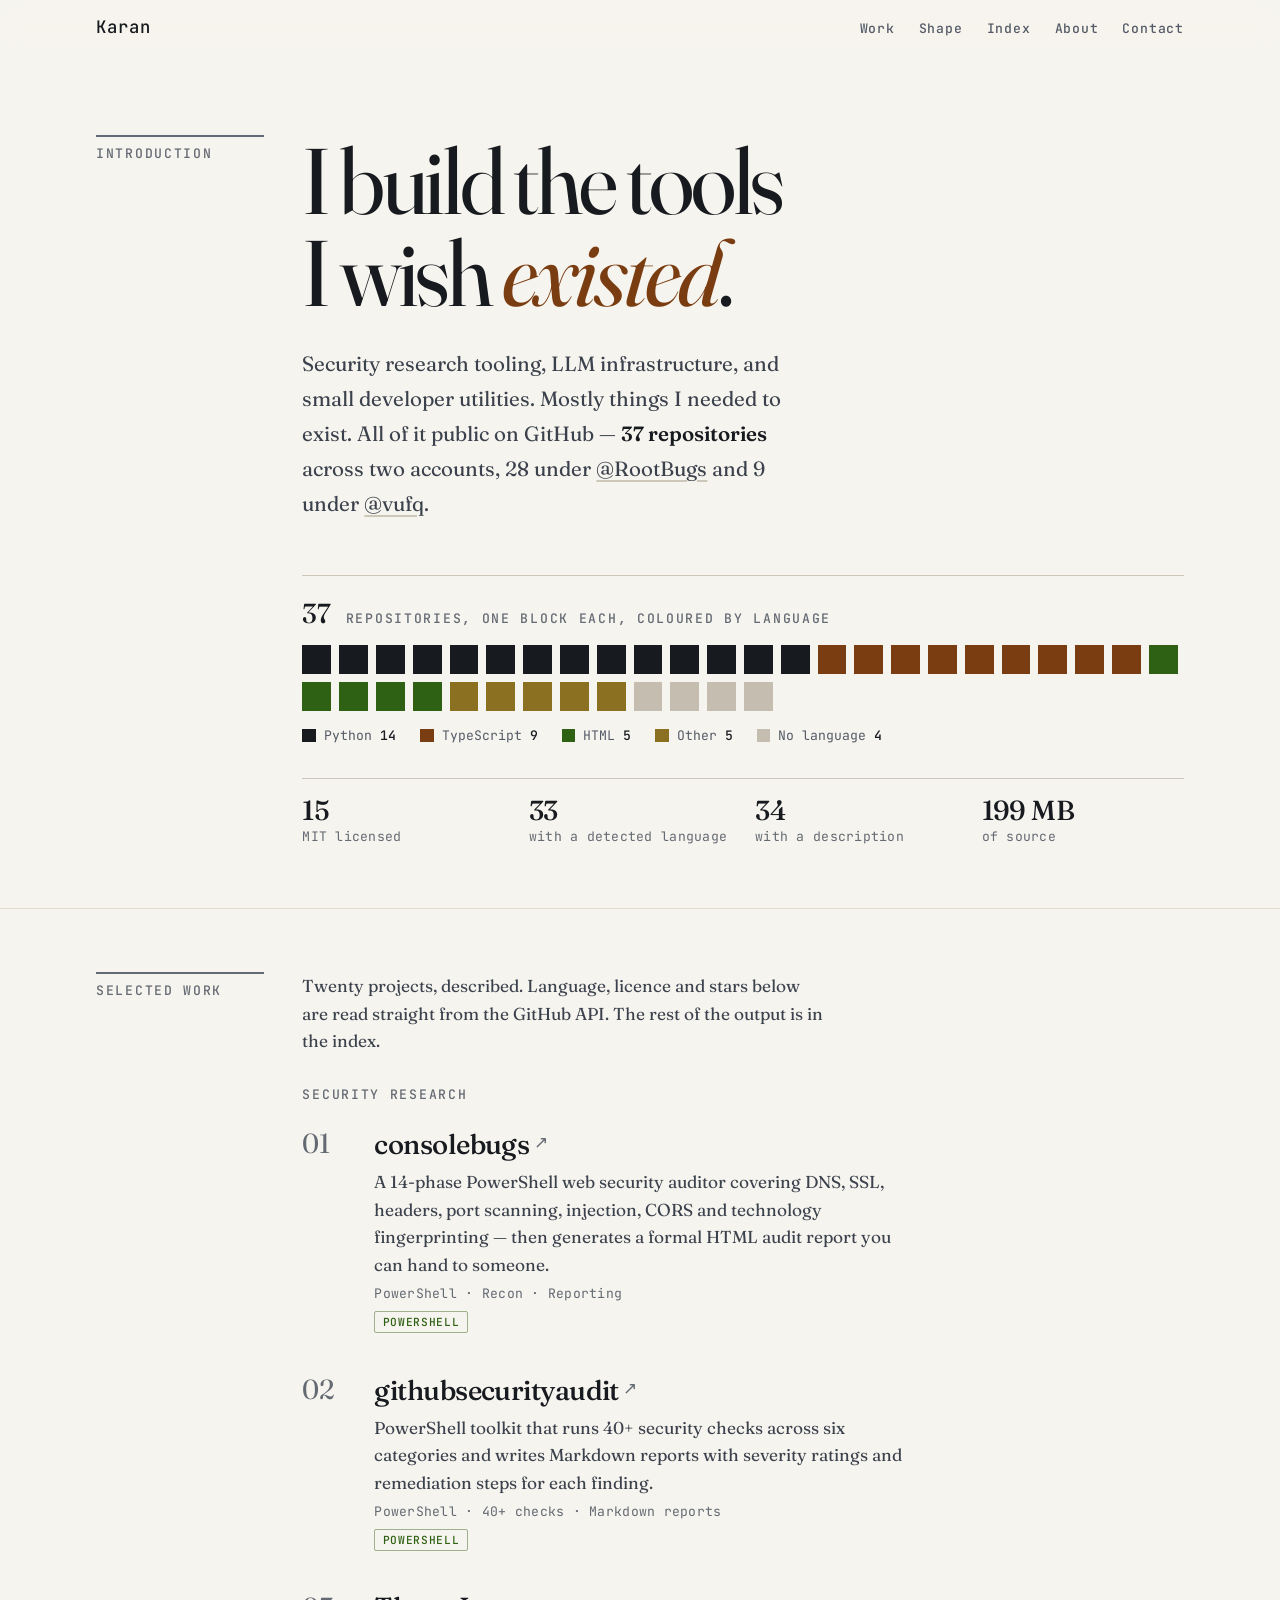
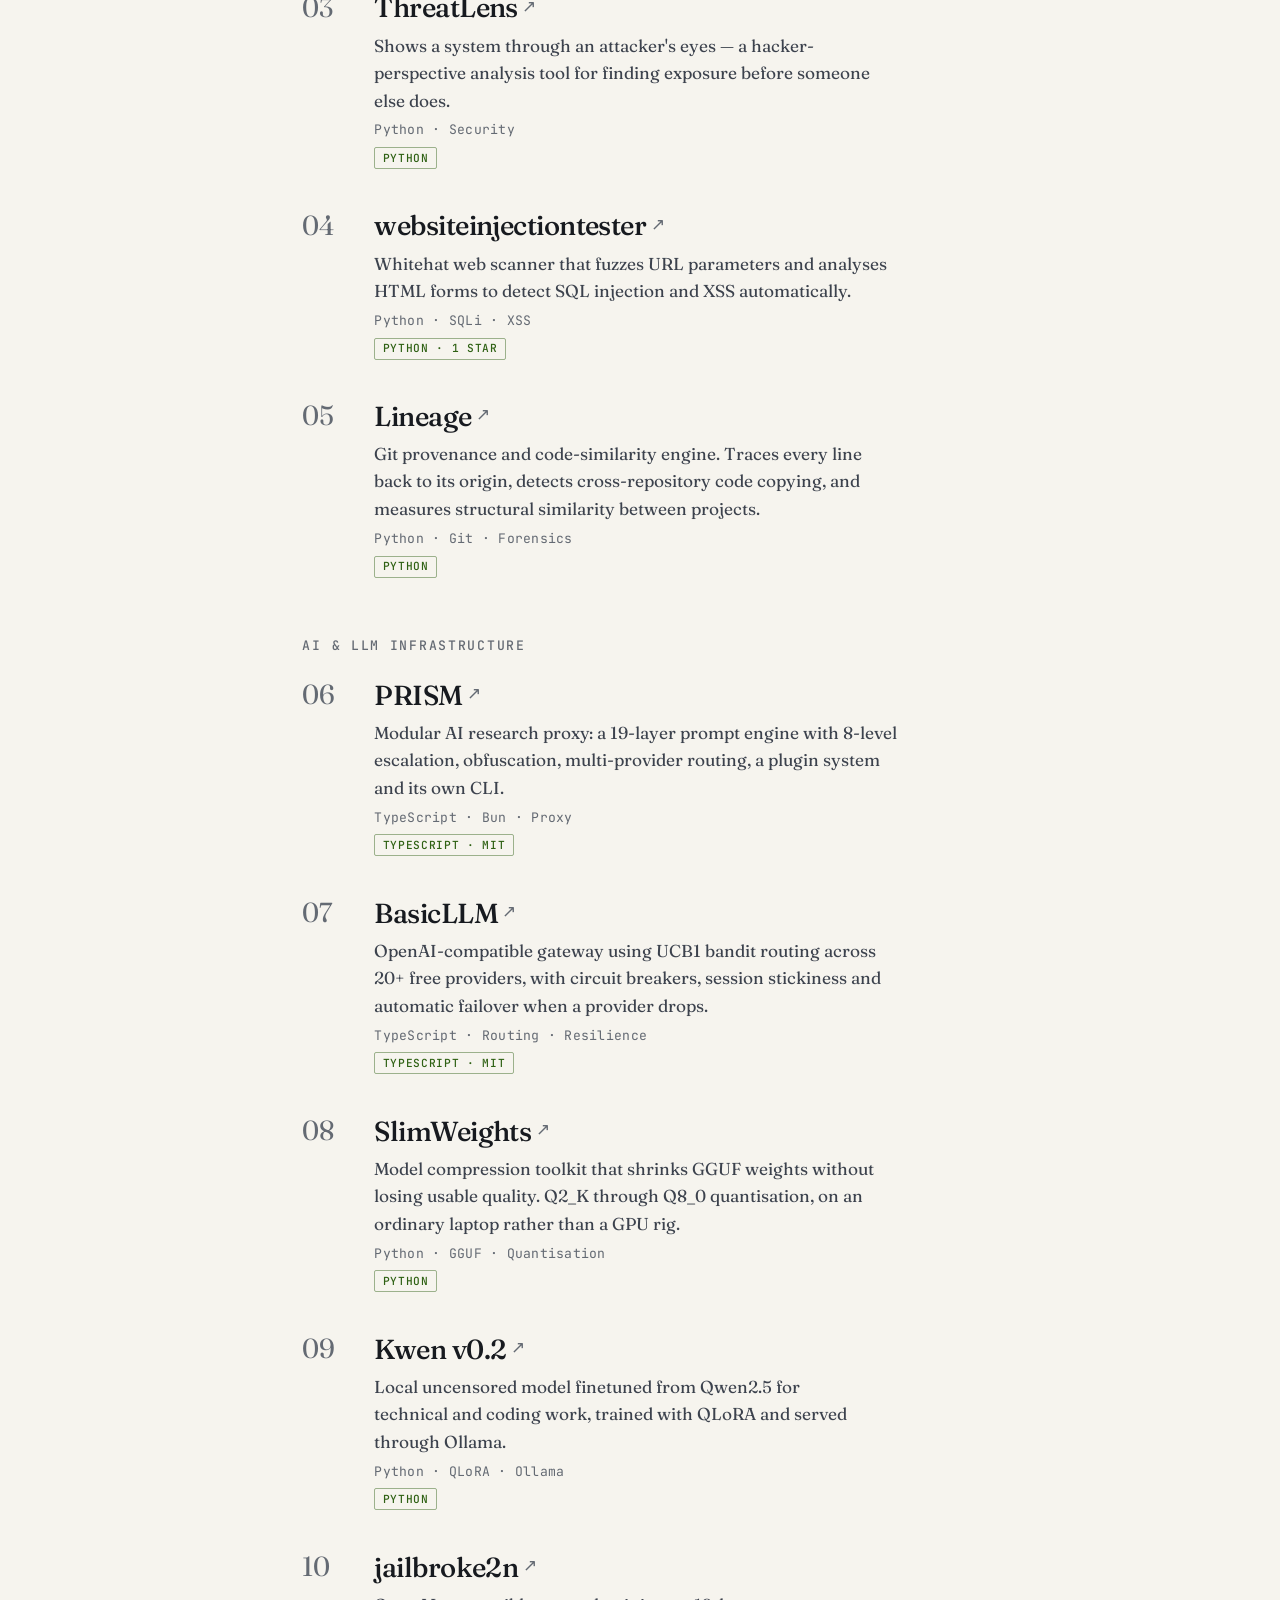
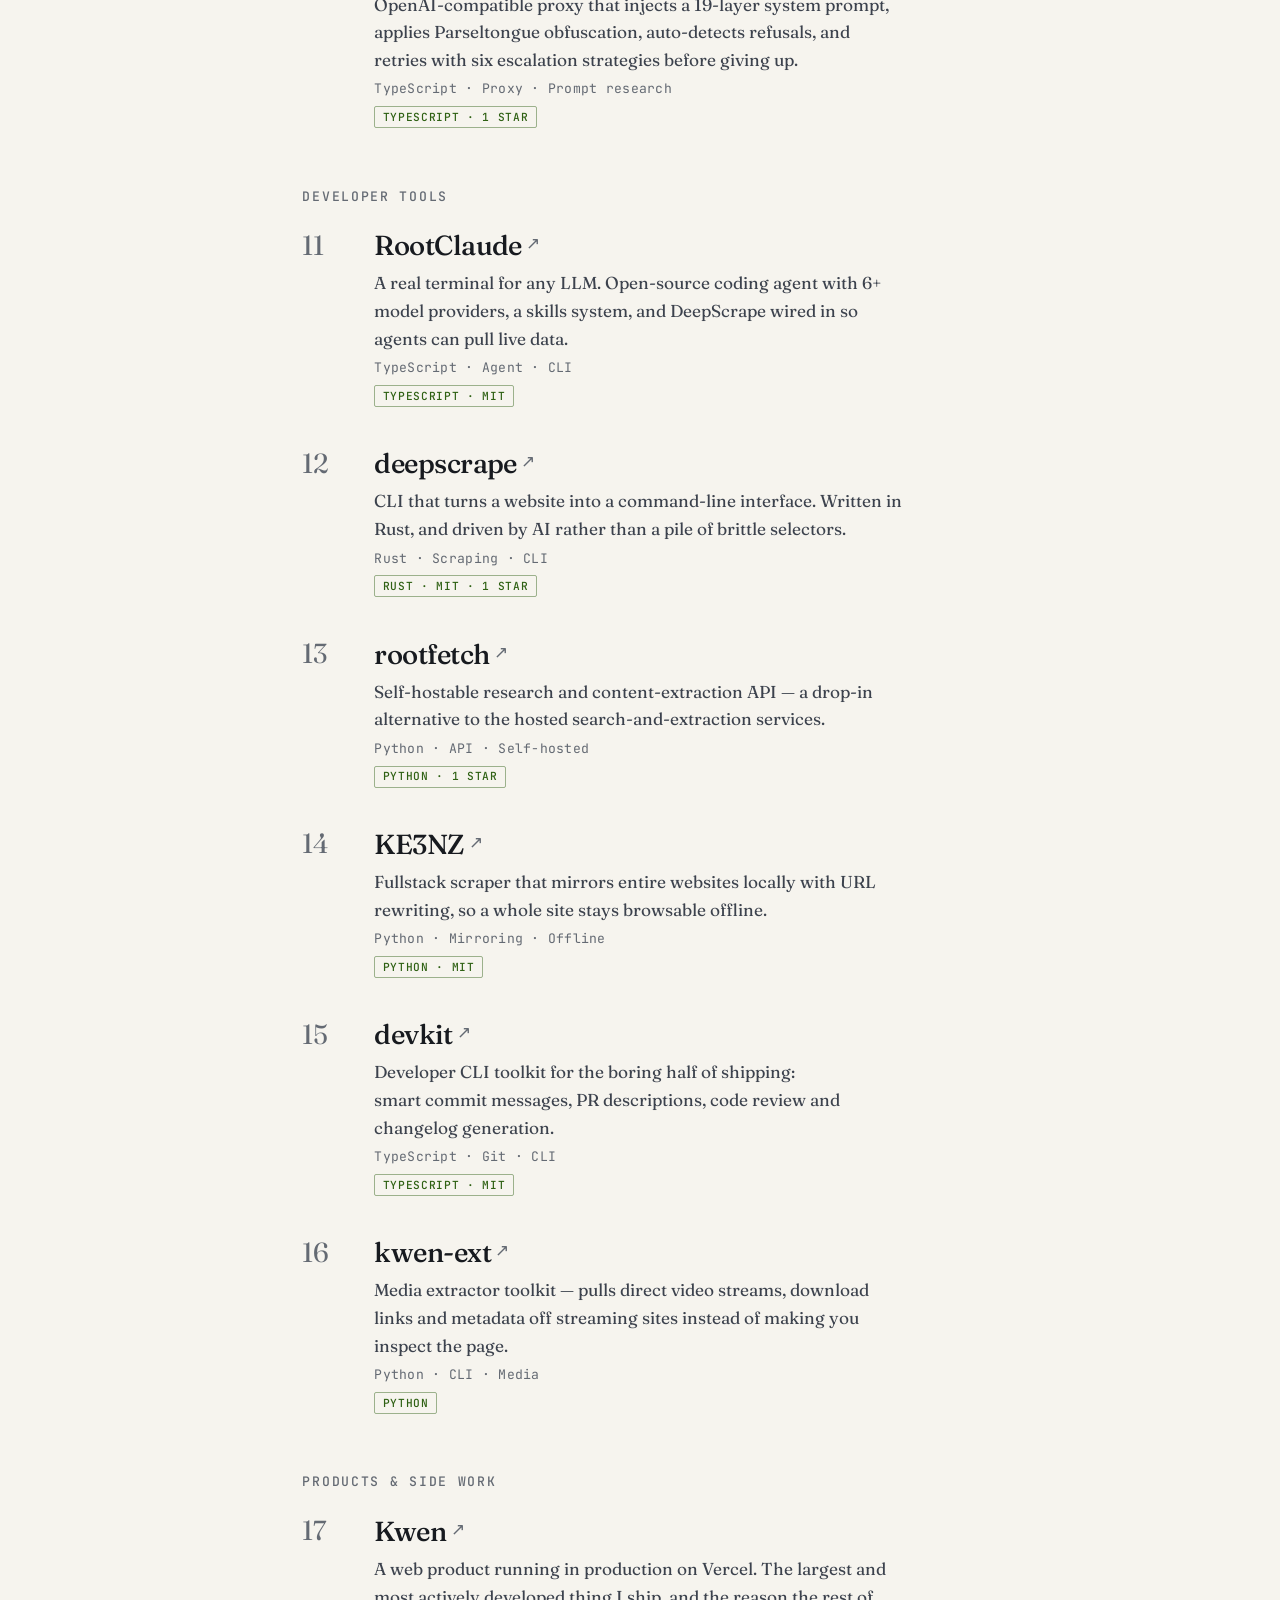
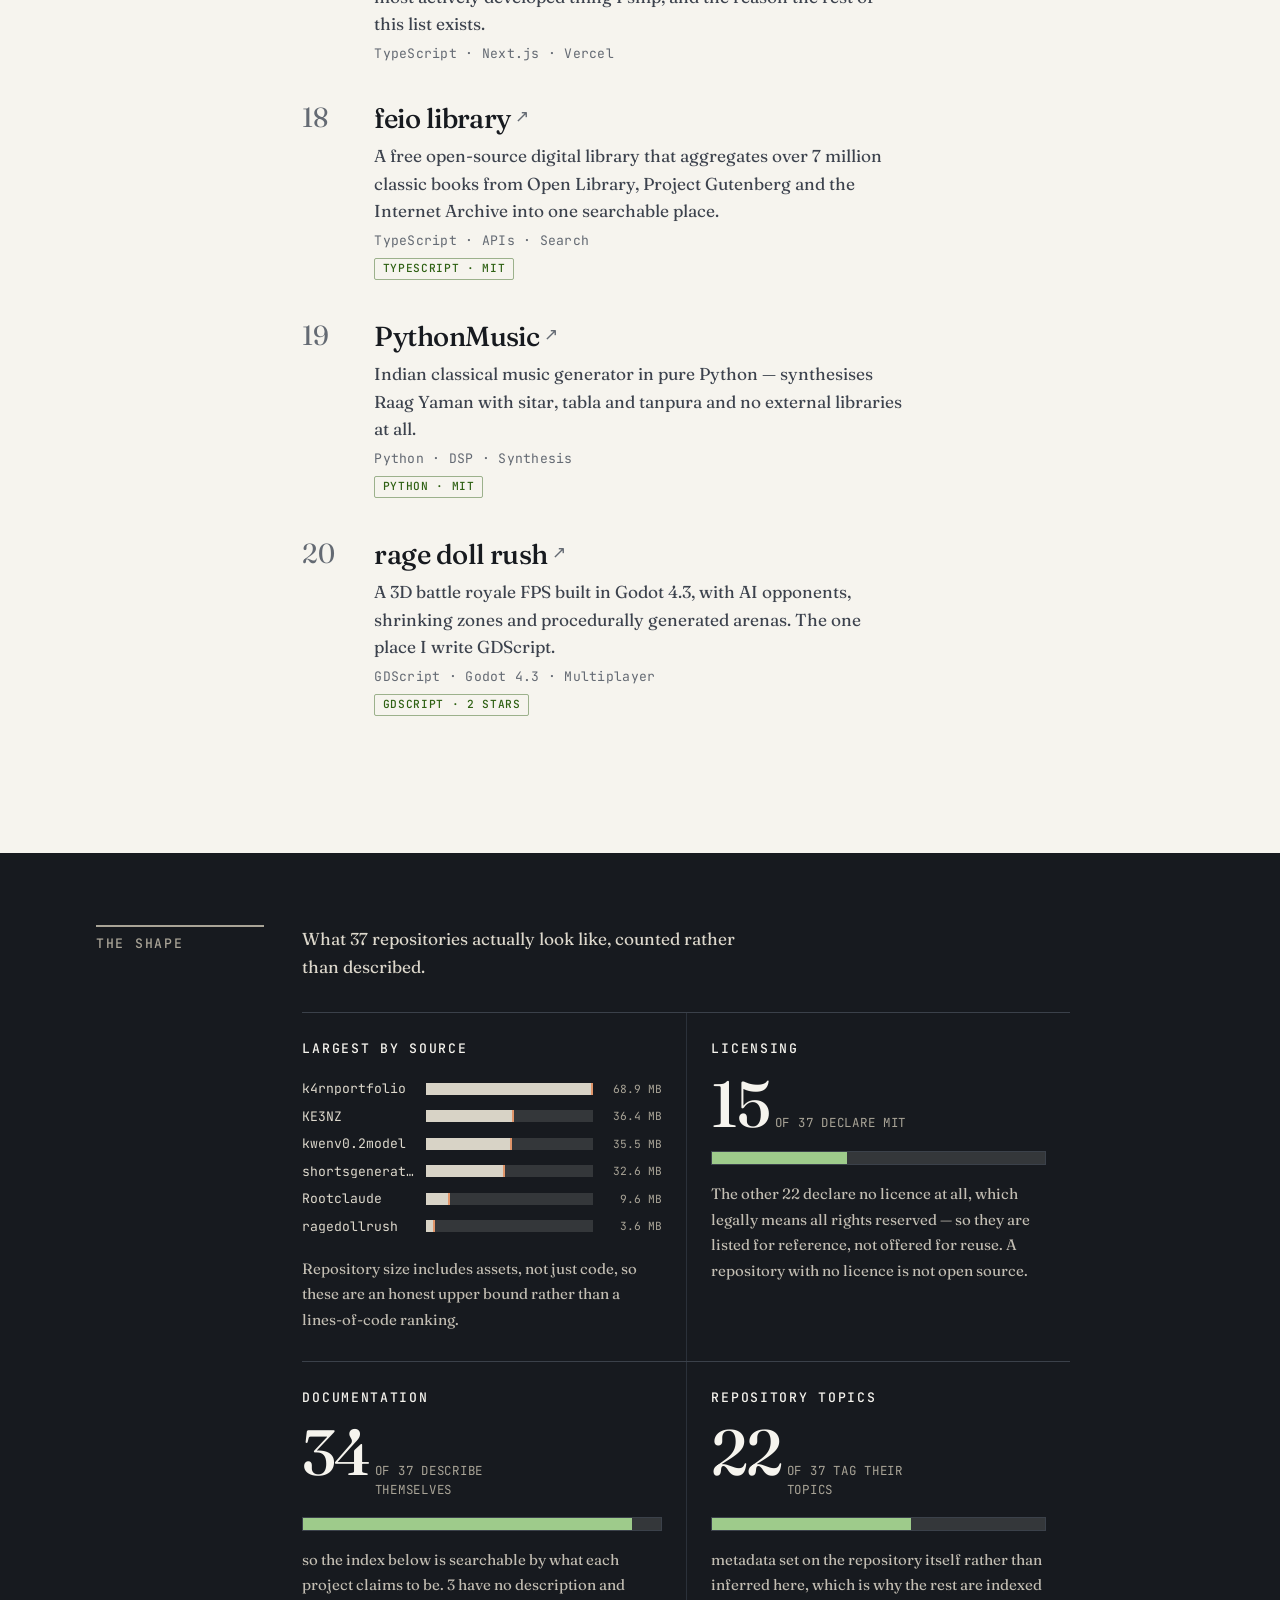
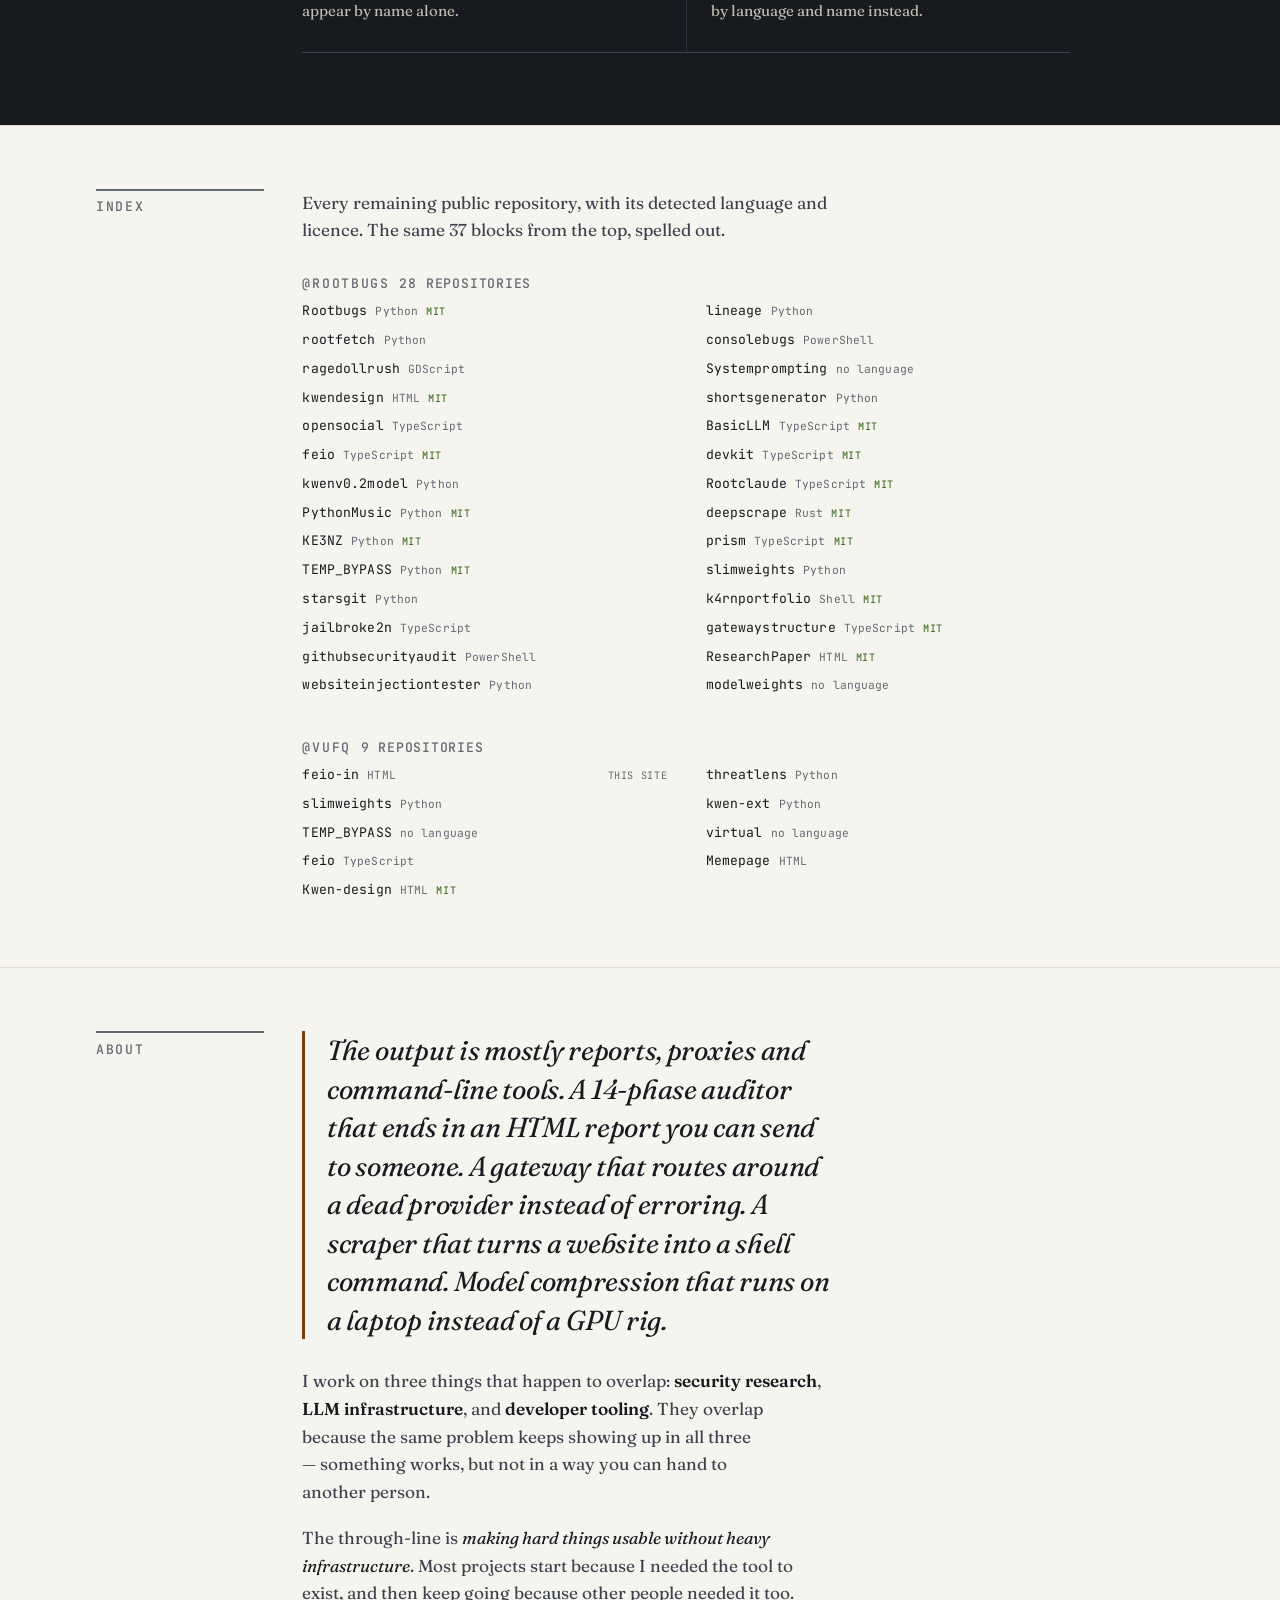
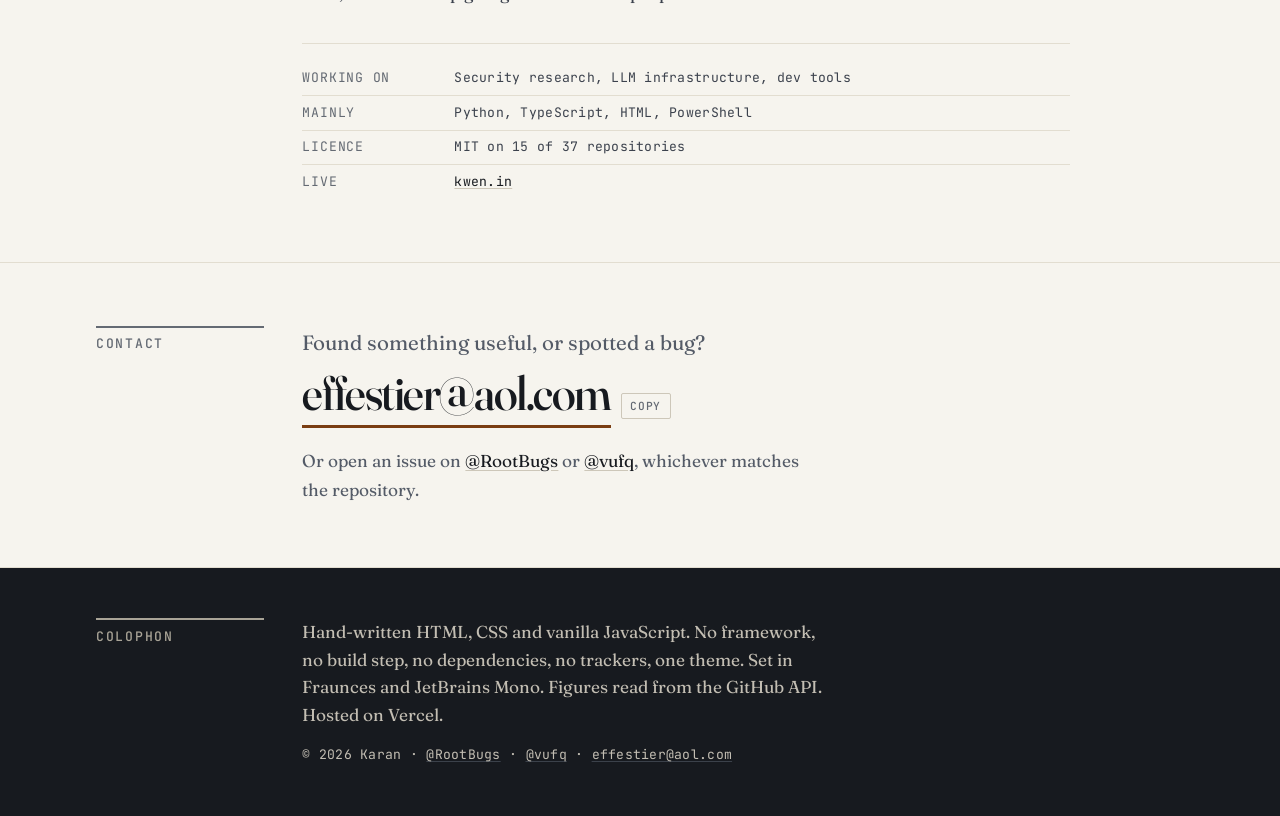
==== commit 0c7ecc17: "Rework the composition: display type, unit chart, inverted figures band The previous pass was still " ====
--- a/index.html
+++ b/index.html
@@ -86,7 +86,7 @@
     <div class="shell grid">
       <p class="margin-label">Introduction</p>
       <div class="lede">
-        <h1>I build the tools I wish <em>existed</em>.</h1>
+        <h1>I build the tools<br>I wish <em>existed</em>.</h1>
         <p class="lede-p">
           Security research tooling, LLM infrastructure, and small developer
           utilities. Mostly things I needed to exist. All of it public on
@@ -96,10 +96,64 @@
           and 9 under
           <a href="https://github.com/vufq" target="_blank" rel="noopener noreferrer">@vufq</a>.
         </p>
+
+        <figure class="units">
+          <figcaption class="units-cap">
+            <span class="units-n">37</span>
+            <span class="units-t">repositories, one block each, coloured by language</span>
+          </figcaption>
+          <div class="units-grid">
+            <a class="unit unit-python" href="https://github.com/RootBugs/KE3NZ" target="_blank" rel="noopener noreferrer" title="KE3NZ — Python" aria-label="KE3NZ, Python"></a>
+            <a class="unit unit-python" href="https://github.com/vufq/kwen-ext" target="_blank" rel="noopener noreferrer" title="kwen-ext — Python" aria-label="kwen-ext, Python"></a>
+            <a class="unit unit-python" href="https://github.com/RootBugs/kwenv0.2model" target="_blank" rel="noopener noreferrer" title="kwenv0.2model — Python" aria-label="kwenv0.2model, Python"></a>
+            <a class="unit unit-python" href="https://github.com/RootBugs/lineage" target="_blank" rel="noopener noreferrer" title="lineage — Python" aria-label="lineage, Python"></a>
+            <a class="unit unit-python" href="https://github.com/RootBugs/PythonMusic" target="_blank" rel="noopener noreferrer" title="PythonMusic — Python" aria-label="PythonMusic, Python"></a>
+            <a class="unit unit-python" href="https://github.com/RootBugs/Rootbugs" target="_blank" rel="noopener noreferrer" title="Rootbugs — Python" aria-label="Rootbugs, Python"></a>
+            <a class="unit unit-python" href="https://github.com/RootBugs/rootfetch" target="_blank" rel="noopener noreferrer" title="rootfetch — Python" aria-label="rootfetch, Python"></a>
+            <a class="unit unit-python" href="https://github.com/RootBugs/shortsgenerator" target="_blank" rel="noopener noreferrer" title="shortsgenerator — Python" aria-label="shortsgenerator, Python"></a>
+            <a class="unit unit-python" href="https://github.com/RootBugs/slimweights" target="_blank" rel="noopener noreferrer" title="slimweights — Python" aria-label="slimweights, Python"></a>
+            <a class="unit unit-python" href="https://github.com/vufq/slimweights" target="_blank" rel="noopener noreferrer" title="slimweights — Python" aria-label="slimweights, Python"></a>
+            <a class="unit unit-python" href="https://github.com/RootBugs/starsgit" target="_blank" rel="noopener noreferrer" title="starsgit — Python" aria-label="starsgit, Python"></a>
+            <a class="unit unit-python" href="https://github.com/RootBugs/TEMP_BYPASS" target="_blank" rel="noopener noreferrer" title="TEMP_BYPASS — Python" aria-label="TEMP_BYPASS, Python"></a>
+            <a class="unit unit-python" href="https://github.com/vufq/threatlens" target="_blank" rel="noopener noreferrer" title="threatlens — Python" aria-label="threatlens, Python"></a>
+            <a class="unit unit-python" href="https://github.com/RootBugs/websiteinjectiontester" target="_blank" rel="noopener noreferrer" title="websiteinjectiontester — Python" aria-label="websiteinjectiontester, Python"></a>
+            <a class="unit unit-typescript" href="https://github.com/RootBugs/BasicLLM" target="_blank" rel="noopener noreferrer" title="BasicLLM — TypeScript" aria-label="BasicLLM, TypeScript"></a>
+            <a class="unit unit-typescript" href="https://github.com/RootBugs/devkit" target="_blank" rel="noopener noreferrer" title="devkit — TypeScript" aria-label="devkit, TypeScript"></a>
+            <a class="unit unit-typescript" href="https://github.com/RootBugs/feio" target="_blank" rel="noopener noreferrer" title="feio — TypeScript" aria-label="feio, TypeScript"></a>
+            <a class="unit unit-typescript" href="https://github.com/vufq/feio" target="_blank" rel="noopener noreferrer" title="feio — TypeScript" aria-label="feio, TypeScript"></a>
+            <a class="unit unit-typescript" href="https://github.com/RootBugs/gatewaystructure" target="_blank" rel="noopener noreferrer" title="gatewaystructure — TypeScript" aria-label="gatewaystructure, TypeScript"></a>
+            <a class="unit unit-typescript" href="https://github.com/RootBugs/jailbroke2n" target="_blank" rel="noopener noreferrer" title="jailbroke2n — TypeScript" aria-label="jailbroke2n, TypeScript"></a>
+            <a class="unit unit-typescript" href="https://github.com/RootBugs/opensocial" target="_blank" rel="noopener noreferrer" title="opensocial — TypeScript" aria-label="opensocial, TypeScript"></a>
+            <a class="unit unit-typescript" href="https://github.com/RootBugs/prism" target="_blank" rel="noopener noreferrer" title="prism — TypeScript" aria-label="prism, TypeScript"></a>
+            <a class="unit unit-typescript" href="https://github.com/RootBugs/Rootclaude" target="_blank" rel="noopener noreferrer" title="Rootclaude — TypeScript" aria-label="Rootclaude, TypeScript"></a>
+            <a class="unit unit-html" href="https://github.com/vufq/feio-in" target="_blank" rel="noopener noreferrer" title="feio-in — HTML" aria-label="feio-in, HTML"></a>
+            <a class="unit unit-html" href="https://github.com/vufq/Kwen-design" target="_blank" rel="noopener noreferrer" title="Kwen-design — HTML" aria-label="Kwen-design, HTML"></a>
+            <a class="unit unit-html" href="https://github.com/RootBugs/kwendesign" target="_blank" rel="noopener noreferrer" title="kwendesign — HTML" aria-label="kwendesign, HTML"></a>
+            <a class="unit unit-html" href="https://github.com/vufq/Memepage" target="_blank" rel="noopener noreferrer" title="Memepage — HTML" aria-label="Memepage, HTML"></a>
+            <a class="unit unit-html" href="https://github.com/RootBugs/ResearchPaper" target="_blank" rel="noopener noreferrer" title="ResearchPaper — HTML" aria-label="ResearchPaper, HTML"></a>
+            <a class="unit unit-other" href="https://github.com/RootBugs/consolebugs" target="_blank" rel="noopener noreferrer" title="consolebugs — PowerShell" aria-label="consolebugs, PowerShell"></a>
+            <a class="unit unit-other" href="https://github.com/RootBugs/deepscrape" target="_blank" rel="noopener noreferrer" title="deepscrape — Rust" aria-label="deepscrape, Rust"></a>
+            <a class="unit unit-other" href="https://github.com/RootBugs/githubsecurityaudit" target="_blank" rel="noopener noreferrer" title="githubsecurityaudit — PowerShell" aria-label="githubsecurityaudit, PowerShell"></a>
+            <a class="unit unit-other" href="https://github.com/RootBugs/k4rnportfolio" target="_blank" rel="noopener noreferrer" title="k4rnportfolio — Shell" aria-label="k4rnportfolio, Shell"></a>
+            <a class="unit unit-other" href="https://github.com/RootBugs/ragedollrush" target="_blank" rel="noopener noreferrer" title="ragedollrush — GDScript" aria-label="ragedollrush, GDScript"></a>
+            <a class="unit unit-none" href="https://github.com/RootBugs/modelweights" target="_blank" rel="noopener noreferrer" title="modelweights — no detected language" aria-label="modelweights, no detected language"></a>
+            <a class="unit unit-none" href="https://github.com/RootBugs/Systemprompting" target="_blank" rel="noopener noreferrer" title="Systemprompting — no detected language" aria-label="Systemprompting, no detected language"></a>
+            <a class="unit unit-none" href="https://github.com/vufq/TEMP_BYPASS" target="_blank" rel="noopener noreferrer" title="TEMP_BYPASS — no detected language" aria-label="TEMP_BYPASS, no detected language"></a>
+            <a class="unit unit-none" href="https://github.com/vufq/virtual" target="_blank" rel="noopener noreferrer" title="virtual — no detected language" aria-label="virtual, no detected language"></a>
+          </div>
+          <ul class="units-legend">
+            <li><i class="unit unit-python"></i><span>Python</span><b>14</b></li>
+            <li><i class="unit unit-typescript"></i><span>TypeScript</span><b>9</b></li>
+            <li><i class="unit unit-html"></i><span>HTML</span><b>5</b></li>
+            <li><i class="unit unit-other"></i><span>Other</span><b>5</b></li>
+            <li><i class="unit unit-none"></i><span>No language</span><b>4</b></li>
+          </ul>
+        </figure>
+
         <ul class="lede-facts">
-          <li><b>37</b> public repositories</li>
           <li><b>15</b> MIT licensed</li>
           <li><b>33</b> with a detected language</li>
+          <li><b>34</b> with a description</li>
           <li><b>199 MB</b> of source</li>
         </ul>
       </div>
@@ -356,7 +410,7 @@
     </div>
   </section>
 
-  <section id="shape" class="band">
+  <section id="shape" class="band band-invert">
     <div class="shell grid">
       <p class="margin-label">The shape</p>
       <div class="band-body">
@@ -368,116 +422,81 @@
 
         <div class="panel">
           <div class="panel-half">
-            <h3 class="panel-title">By language</h3>
-            <ul class="bars">
-              <li class="bar-row">
-                <span class="bar-name">Python</span>
-                <span class="bar-track"><i style="width:37.84%"></i></span>
-                <span class="bar-val">14</span>
-              </li>
-              <li class="bar-row">
-                <span class="bar-name">TypeScript</span>
-                <span class="bar-track"><i style="width:24.32%"></i></span>
-                <span class="bar-val">9</span>
-              </li>
-              <li class="bar-row">
-                <span class="bar-name">HTML</span>
-                <span class="bar-track"><i style="width:13.51%"></i></span>
-                <span class="bar-val">5</span>
-              </li>
-              <li class="bar-row">
-                <span class="bar-name">None</span>
-                <span class="bar-track"><i style="width:10.81%"></i></span>
-                <span class="bar-val">4</span>
-              </li>
-              <li class="bar-row">
-                <span class="bar-name">PowerShell</span>
-                <span class="bar-track"><i style="width:5.41%"></i></span>
-                <span class="bar-val">2</span>
-              </li>
-              <li class="bar-row">
-                <span class="bar-name">GDScript</span>
-                <span class="bar-track"><i style="width:2.70%"></i></span>
-                <span class="bar-val">1</span>
-              </li>
-              <li class="bar-row">
-                <span class="bar-name">Rust</span>
-                <span class="bar-track"><i style="width:2.70%"></i></span>
-                <span class="bar-val">1</span>
-              </li>
-              <li class="bar-row">
-                <span class="bar-name">Shell</span>
-                <span class="bar-track"><i style="width:2.70%"></i></span>
-                <span class="bar-val">1</span>
-              </li>
-            </ul>
-            <p class="panel-note">
-              33 of 37 repositories have a detected primary
-              language. The remaining 4 are previews, installers
-              or repositories holding only assets.
-            </p>
-          </div>
-
-          <div class="panel-half">
             <h3 class="panel-title">Largest by source</h3>
             <ul class="bars">
-              <li class="bar-row">
-                <a class="bar-name" href="https://github.com/RootBugs/k4rnportfolio" target="_blank" rel="noopener noreferrer">k4rnportfolio</a>
-                <span class="bar-track"><i style="width:100.00%"></i></span>
-                <span class="bar-val">68.9 MB</span>
-              </li>
-              <li class="bar-row">
-                <a class="bar-name" href="https://github.com/RootBugs/KE3NZ" target="_blank" rel="noopener noreferrer">KE3NZ</a>
-                <span class="bar-track"><i style="width:52.80%"></i></span>
-                <span class="bar-val">36.4 MB</span>
-              </li>
-              <li class="bar-row">
-                <a class="bar-name" href="https://github.com/RootBugs/kwenv0.2model" target="_blank" rel="noopener noreferrer">kwenv0.2model</a>
-                <span class="bar-track"><i style="width:51.56%"></i></span>
-                <span class="bar-val">35.5 MB</span>
-              </li>
-              <li class="bar-row">
-                <a class="bar-name" href="https://github.com/RootBugs/shortsgenerator" target="_blank" rel="noopener noreferrer">shortsgenerator</a>
-                <span class="bar-track"><i style="width:47.34%"></i></span>
-                <span class="bar-val">32.6 MB</span>
-              </li>
-              <li class="bar-row">
-                <a class="bar-name" href="https://github.com/RootBugs/Rootclaude" target="_blank" rel="noopener noreferrer">Rootclaude</a>
-                <span class="bar-track"><i style="width:14.00%"></i></span>
-                <span class="bar-val">9.6 MB</span>
-              </li>
-              <li class="bar-row">
-                <a class="bar-name" href="https://github.com/RootBugs/ragedollrush" target="_blank" rel="noopener noreferrer">ragedollrush</a>
-                <span class="bar-track"><i style="width:5.17%"></i></span>
-                <span class="bar-val">3.6 MB</span>
-              </li>
+            <li class="bar-row">
+              <a class="bar-name" href="https://github.com/RootBugs/k4rnportfolio" target="_blank" rel="noopener noreferrer">k4rnportfolio</a>
+              <span class="bar-track"><i style="width:100.00%"></i></span>
+              <span class="bar-val">68.9 MB</span>
+            </li>
+            <li class="bar-row">
+              <a class="bar-name" href="https://github.com/RootBugs/KE3NZ" target="_blank" rel="noopener noreferrer">KE3NZ</a>
+              <span class="bar-track"><i style="width:52.80%"></i></span>
+              <span class="bar-val">36.4 MB</span>
+            </li>
+            <li class="bar-row">
+              <a class="bar-name" href="https://github.com/RootBugs/kwenv0.2model" target="_blank" rel="noopener noreferrer">kwenv0.2model</a>
+              <span class="bar-track"><i style="width:51.56%"></i></span>
+              <span class="bar-val">35.5 MB</span>
+            </li>
+            <li class="bar-row">
+              <a class="bar-name" href="https://github.com/RootBugs/shortsgenerator" target="_blank" rel="noopener noreferrer">shortsgenerator</a>
+              <span class="bar-track"><i style="width:47.34%"></i></span>
+              <span class="bar-val">32.6 MB</span>
+            </li>
+            <li class="bar-row">
+              <a class="bar-name" href="https://github.com/RootBugs/Rootclaude" target="_blank" rel="noopener noreferrer">Rootclaude</a>
+              <span class="bar-track"><i style="width:14.00%"></i></span>
+              <span class="bar-val">9.6 MB</span>
+            </li>
+            <li class="bar-row">
+              <a class="bar-name" href="https://github.com/RootBugs/ragedollrush" target="_blank" rel="noopener noreferrer">ragedollrush</a>
+              <span class="bar-track"><i style="width:5.17%"></i></span>
+              <span class="bar-val">3.6 MB</span>
+            </li>
             </ul>
             <p class="panel-note">
               Repository size includes assets, not just code, so these are an
               honest upper bound rather than a lines-of-code ranking.
             </p>
           </div>
-        </div>
-
-        <div class="panel">
+
           <div class="panel-half">
             <h3 class="panel-title">Licensing</h3>
             <p class="panel-big"><b>15</b><span>of 37 declare MIT</span></p>
+            <span class="ratio" role="img" aria-label="15 of 37 repositories declare an MIT licence">
+              <i style="width:40.5%"></i>
+            </span>
             <p class="panel-note">
-              declare an explicit MIT licence. The other 22 declare no
-              licence at all, which legally means all rights reserved &mdash; so
-              they are listed for reference, not offered for reuse. A repository
-              with no licence is not open source.
+              The other 22 declare no licence at all, which legally means
+              all rights reserved &mdash; so they are listed for reference, not
+              offered for reuse. A repository with no licence is not open source.
             </p>
           </div>
-
+        </div>
+
+        <div class="panel">
           <div class="panel-half">
             <h3 class="panel-title">Documentation</h3>
-            <p class="panel-big"><b>34</b><span>of 37 have a description</span></p>
+            <p class="panel-big"><b>34</b><span>of 37 describe themselves</span></p>
+            <span class="ratio" role="img" aria-label="34 of 37 repositories carry a description">
+              <i style="width:91.9%"></i>
+            </span>
             <p class="panel-note">
-              carry a description on the repository itself, so the index below
-              is searchable by what each project claims to be. 3
-              have no description and appear by name alone.
+              so the index below is searchable by what each project claims to be.
+              3 have no description and appear by name alone.
+            </p>
+          </div>
+
+          <div class="panel-half">
+            <h3 class="panel-title">Repository topics</h3>
+            <p class="panel-big"><b>22</b><span>of 37 tag their topics</span></p>
+            <span class="ratio" role="img" aria-label="22 of 37 repositories declare topics">
+              <i style="width:59.5%"></i>
+            </span>
+            <p class="panel-note">
+              metadata set on the repository itself rather than inferred here,
+              which is why the rest are indexed by language and name instead.
             </p>
           </div>
         </div>
@@ -492,7 +511,7 @@
         <h2 class="sr-only">Repository index</h2>
         <p class="band-intro">
           Every remaining public repository, with its detected language and
-          licence.
+          licence. The same 37 blocks from the top, spelled out.
         </p>
 
       <h3 class="sub">@RootBugs <span class="sub-n">28 repositories</span></h3>
@@ -550,6 +569,13 @@
       <div class="band-body">
         <h2 class="sr-only">About</h2>
         <div class="prose">
+          <p class="pull">
+            The output is mostly reports, proxies and command-line tools. A
+            14-phase auditor that ends in an HTML report you can send to
+            someone. A gateway that routes around a dead provider instead of
+            erroring. A scraper that turns a website into a shell command. Model
+            compression that runs on a laptop instead of a GPU rig.
+          </p>
           <p>
             I work on three things that happen to overlap:
             <strong>security research</strong>,
@@ -557,13 +583,6 @@
             <strong>developer tooling</strong>. They overlap because the same
             problem keeps showing up in all three &mdash; something works, but not
             in a way you can hand to another person.
-          </p>
-          <p>
-            So the output is mostly reports, proxies and command-line tools. A
-            14-phase auditor that ends in an HTML report you can send to
-            someone. A gateway that routes around a dead provider instead of
-            erroring. A scraper that turns a website into a shell command. Model
-            compression that runs on a laptop instead of a GPU rig.
           </p>
           <p>
             The through-line is <em>making hard things usable without heavy
@@ -586,8 +605,8 @@
       <p class="margin-label">Contact</p>
       <div class="band-body">
         <h2 class="sr-only">Contact</h2>
+        <p class="contact-lead">Found something useful, or spotted a bug?</p>
         <p class="contact-p">
-          Found something useful, or spotted a bug:
           <a class="contact-mail" href="mailto:effestier@aol.com">effestier@aol.com</a>
           <button class="copy" id="copyEmail" type="button" data-email="effestier@aol.com">copy</button>
         </p>
@@ -604,7 +623,7 @@
 
 </main>
 
-<footer class="foot">
+<footer class="foot foot-invert">
   <div class="shell grid">
     <p class="margin-label">Colophon</p>
     <div class="foot-body">
--- a/assets/css/styles.css
+++ b/assets/css/styles.css
@@ -2,9 +2,14 @@
    feio.in — a printed catalogue with counted figures.
 
    Structure: an asymmetric grid, a fixed margin column for section labels
-   and a main column for text. One theme. Fraunces for reading (variable, with
-   a real optical-size axis so display sizes are drawn at display proportions),
-   JetBrains Mono for labels and figures.
+   and a main column for text. One theme, declared once. Fraunces for reading
+   (variable, with a real optical-size axis so display sizes are drawn at
+   display proportions), JetBrains Mono for labels and figures.
+
+   The figures band and the colophon invert locally by re-declaring the same
+   tokens inside the section. That is a compositional device, not a second
+   theme: `color-scheme` stays light, `body` stays paper, and there is no
+   toggle, no persisted preference and no alternate stylesheet.
    ========================================================================= */
 
 /* -------------------------------------------------------------------------
@@ -47,6 +52,14 @@
   --accent: #7a3d12;
   --accent-2: #2f6114;
   --fill: #ddd6c6;
+  --bar-bg: var(--paper-2);
+
+  /* language buckets used by the unit chart */
+  --l-python: #171a1f;
+  --l-typescript: #7a3d12;
+  --l-html: #2f6114;
+  --l-other: #8a7020;
+  --l-none: #c4bdb0;
 
   --serif: "Fraunces", Georgia, "Times New Roman", serif;
   --mono: "JetBrains Mono", ui-monospace, SFMono-Regular, Menlo, Consolas, monospace;
@@ -59,16 +72,16 @@
   --step--1: clamp(0.76rem, 0.74rem + 0.1vw, 0.82rem);
   --step-0: clamp(1rem, 0.97rem + 0.15vw, 1.08rem);
   --step-1: clamp(1.14rem, 1.09rem + 0.25vw, 1.3rem);
-  --step-2: clamp(1.35rem, 1.25rem + 0.5vw, 1.7rem);
-  --step-3: clamp(1.7rem, 1.45rem + 1.2vw, 2.5rem);
-  --step-4: clamp(2.3rem, 1.6rem + 3.2vw, 4.4rem);
-
-  --leading-tight: 1.05;
-  --leading-snug: 1.25;
+  --step-2: clamp(1.4rem, 1.28rem + 0.55vw, 1.8rem);
+  --step-3: clamp(1.9rem, 1.55rem + 1.4vw, 3rem);
+  --step-4: clamp(2.7rem, 1.5rem + 5.4vw, 6.4rem);
+
+  --leading-tight: 0.98;
+  --leading-snug: 1.22;
   --leading-normal: 1.6;
   --leading-relaxed: 1.7;
 
-  --tracking-tight: -0.02em;
+  --tracking-tight: -0.025em;
   --tracking-wide: 0.06em;
   --tracking-wider: 0.13em;
 
@@ -79,10 +92,41 @@
   color-scheme: light;
 }
 
-/* Fraunces exposes a real optical-size axis. `font-variation-settings` lets
-   display sizes use display proportions instead of just being scaled up. */
-.lede h1 { font-variation-settings: "SOFT" 0, "WONK" 1, "opsz" 120; }
-.lede h1 em { font-variation-settings: "SOFT" 0, "WONK" 1, "opsz" 120; }
+/* Display sizes use the optical-size axis so the large type is drawn at
+   display proportions instead of being a scaled-up text size. */
+.lede h1,
+.contact-mail {
+  font-variation-settings: "SOFT" 0, "WONK" 1, "opsz" 144;
+}
+.panel-big {
+  font-variation-settings: "SOFT" 0, "WONK" 0, "opsz" 72;
+}
+
+/* -------------------------------------------------------------------------
+   INVERTED SECTIONS — same tokens, re-declared locally.
+   ------------------------------------------------------------------------- */
+.band-invert,
+.foot-invert {
+  --paper: #171a1f;
+  --paper-2: #232830;
+  --ink: #f6f4ee;
+  --ink-2: #ddd8cc;
+  --ink-3: #c3beb3;
+  --ink-4: #a9a497;
+  --line: #3b414a;
+  --line-soft: #2b313a;
+  --accent: #e0956a;
+  --accent-2: #9ecb8b;
+  --fill: #d8d3c6;
+  --bar-bg: rgba(246, 244, 238, 0.13);
+  --l-python: #f6f4ee;
+  --l-typescript: #e0956a;
+  --l-html: #9ecb8b;
+  --l-other: #d6b463;
+  --l-none: #565c66;
+  background: var(--paper);
+  color: var(--ink);
+}
 
 /* -------------------------------------------------------------------------
    RESET
@@ -104,7 +148,7 @@
   -webkit-font-smoothing: antialiased;
   text-rendering: optimizeLegibility;
 }
-h1, h2, h3, p, dl, dd, ul, ol { margin: 0; }
+h1, h2, h3, p, dl, dd, ul, ol, figure, figcaption { margin: 0; }
 ul, ol { padding: 0; list-style: none; }
 a { color: inherit; }
 button { font: inherit; color: inherit; background: none; border: 0; }
@@ -123,7 +167,7 @@
 .skip {
   position: absolute; left: 0.5rem; top: 0.5rem; z-index: 20;
   padding: 0.55rem 0.9rem;
-  background: var(--ink); color: var(--paper);
+  background: #171a1f; color: #f6f4ee;
   font: 500 var(--step--1)/1 var(--mono);
   text-decoration: none;
   transform: translateY(-160%);
@@ -154,7 +198,8 @@
   letter-spacing: var(--tracking-wider);
   text-transform: uppercase;
   color: var(--ink-4);
-  padding-top: 0.35rem;
+  padding-top: 0.55rem;
+  border-top: 2px solid currentColor;
 }
 
 /* -------------------------------------------------------------------------
@@ -195,18 +240,17 @@
 /* -------------------------------------------------------------------------
    LEDE
    ------------------------------------------------------------------------- */
-.lede-section { padding-block: clamp(3rem, 10vh, 6.5rem) clamp(2.75rem, 7vh, 4.5rem); }
-.lede { max-width: 46rem; }
+.lede-section { padding-block: clamp(3rem, 9vh, 6rem) clamp(2.75rem, 7vh, 4.5rem); }
 .lede h1 {
   font-size: var(--step-4);
   line-height: var(--leading-tight);
   font-weight: 400;
-  letter-spacing: -0.025em;
+  letter-spacing: -0.035em;
   text-wrap: balance;
 }
 .lede h1 em { font-style: italic; color: var(--accent); }
 .lede-p {
-  margin-top: 1.5rem;
+  margin-top: 1.75rem;
   max-width: var(--measure);
   font-size: var(--step-1);
   line-height: var(--leading-relaxed);
@@ -217,9 +261,69 @@
 .lede-p a { text-decoration-color: var(--line); text-underline-offset: 0.18em; }
 .lede-p a:hover { color: var(--accent); text-decoration-color: var(--accent); }
 
-/* the four counted figures under the lede */
+/* -------------------------------------------------------------------------
+   THE UNIT CHART — one block per repository, coloured by language.
+   The count is the graphic: 37 repositories, 37 marks, nothing scaled.
+   ------------------------------------------------------------------------- */
+.units {
+  margin-top: clamp(2.5rem, 6vh, 4rem);
+  padding-top: 1.5rem;
+  border-top: 1px solid var(--line);
+}
+.units-cap {
+  display: flex; align-items: baseline; flex-wrap: wrap; gap: 0.75rem 1rem;
+  font: 500 var(--step--1)/var(--leading-snug) var(--mono);
+  letter-spacing: var(--tracking-wider);
+  text-transform: uppercase;
+  color: var(--ink-4);
+}
+.units-n {
+  font-family: var(--serif);
+  font-variation-settings: "SOFT" 0, "WONK" 1, "opsz" 72;
+  font-size: var(--step-2);
+  font-weight: 500;
+  line-height: 1;
+  letter-spacing: -0.03em;
+  color: var(--ink);
+}
+.units-grid {
+  margin-top: 1.1rem;
+  display: grid;
+  grid-template-columns: repeat(auto-fill, minmax(1.3rem, 1.8rem));
+  gap: clamp(0.3rem, 0.7vw, 0.5rem);
+}
+.unit {
+  display: block;
+  aspect-ratio: 1;
+  text-decoration: none;
+  transition: transform var(--dur-fast) var(--ease-out),
+              outline-color var(--dur-fast) var(--ease-out);
+  outline: 2px solid transparent;
+  outline-offset: 2px;
+}
+.unit-python { background: var(--l-python); }
+.unit-typescript { background: var(--l-typescript); }
+.unit-html { background: var(--l-html); }
+.unit-other { background: var(--l-other); }
+.unit-none { background: var(--l-none); }
+a.unit:hover { transform: translateY(-3px); outline-color: var(--accent); }
+a.unit:focus-visible { outline-color: var(--accent); }
+
+.units-legend {
+  margin-top: 1.1rem;
+  display: flex; flex-wrap: wrap; gap: 0.65rem 1.5rem;
+  font: 400 var(--step--1)/1 var(--mono);
+  color: var(--ink-3);
+}
+.units-legend li { display: flex; align-items: center; gap: 0.5rem; }
+.units-legend i { width: 0.85rem; height: 0.85rem; flex: none; }
+.units-legend b {
+  font-weight: 500; color: var(--ink);
+  font-variant-numeric: tabular-nums;
+}
+
 .lede-facts {
-  margin-top: 2rem;
+  margin-top: 2.25rem;
   padding-top: 1.1rem;
   border-top: 1px solid var(--line);
   display: grid;
@@ -234,7 +338,7 @@
 }
 .lede-facts b {
   font-family: var(--serif);
-  font-variation-settings: "opsz" 40, "WONK" 0;
+  font-variation-settings: "SOFT" 0, "WONK" 0, "opsz" 40;
   font-size: var(--step-2);
   font-weight: 500;
   line-height: 1;
@@ -246,8 +350,13 @@
    BANDS
    ------------------------------------------------------------------------- */
 .band {
-  padding-block: clamp(2.5rem, 6.5vh, 4rem);
+  padding-block: clamp(2.75rem, 7vh, 4.5rem);
   border-top: 1px solid var(--line-soft);
+}
+.band-invert {
+  margin-top: clamp(2.5rem, 6vh, 4rem);
+  border-top: 0;
+  padding-block: clamp(3rem, 8vh, 5rem);
 }
 .band-last { border-bottom: 1px solid var(--line-soft); }
 .band-body { max-width: 48rem; }
@@ -259,7 +368,7 @@
 }
 
 .sub {
-  margin-top: 2.25rem;
+  margin-top: 2.5rem;
   margin-bottom: 0.3rem;
   font: 500 var(--step--1)/var(--leading-snug) var(--mono);
   letter-spacing: var(--tracking-wider);
@@ -275,23 +384,22 @@
 .panel {
   display: grid;
   grid-template-columns: repeat(auto-fit, minmax(17rem, 1fr));
-  gap: 0;
   border-top: 1px solid var(--line);
   border-bottom: 1px solid var(--line);
 }
 .panel + .panel { border-top: 0; }
-.panel-half { padding: 1.5rem 1.5rem 1.5rem 0; }
+.panel-half { padding: 1.75rem 1.5rem 1.75rem 0; }
 .panel-half + .panel-half { border-left: 1px solid var(--line-soft); padding-left: 1.5rem; }
 .panel-title {
   font: 500 var(--step--1)/var(--leading-snug) var(--mono);
   letter-spacing: var(--tracking-wider);
   text-transform: uppercase;
   color: var(--ink);
-  margin-bottom: 1rem;
+  margin-bottom: 1.1rem;
 }
 .panel-note {
   margin-top: 1rem;
-  font-size: 0.92rem;
+  font-size: 0.94rem;
   line-height: var(--leading-relaxed);
   color: var(--ink-3);
   max-width: 30rem;
@@ -299,30 +407,44 @@
 }
 .panel-big {
   font-family: var(--serif);
-  font-variation-settings: "opsz" 72, "WONK" 0;
-  font-size: clamp(2.6rem, 1.8rem + 2.6vw, 3.6rem);
-  line-height: 0.95;
-  letter-spacing: -0.03em;
+  font-size: clamp(2.8rem, 1.9rem + 3vw, 4rem);
+  line-height: 0.92;
+  letter-spacing: -0.035em;
   color: var(--ink);
-  display: flex; align-items: baseline; gap: 0.3rem;
+  display: flex; align-items: baseline; gap: 0.35rem;
 }
 .panel-big b { font-weight: 500; }
 .panel-big span {
   font-family: var(--mono);
-  font-size: 0.8rem;
-  font-variation-settings: normal;
+  font-size: 0.78rem;
   letter-spacing: var(--tracking-wide);
   text-transform: uppercase;
   color: var(--ink-4);
+  max-width: 9rem;
+  line-height: 1.5;
+}
+
+/* single proportion bar under a big figure */
+.ratio {
+  display: block;
+  margin-top: 1.1rem;
+  height: 0.85rem;
+  background: var(--bar-bg);
+  border: 1px solid var(--line);
+}
+.ratio i {
+  display: block; height: 100%;
+  background: var(--accent-2);
+  transition: background var(--dur) var(--ease-out);
 }
 
 .bars { font: 400 var(--step--1)/1 var(--mono); }
 .bar-row {
   display: grid;
-  grid-template-columns: minmax(4.5rem, 7rem) minmax(3rem, 1fr) 3.25rem;
+  grid-template-columns: minmax(4.5rem, 7rem) minmax(3rem, 1fr) 3.6rem;
   align-items: center;
   gap: 0.75rem;
-  padding-block: 0.42rem;
+  padding-block: 0.45rem;
 }
 .bar-name {
   color: var(--ink-2);
@@ -331,70 +453,85 @@
 }
 a.bar-name { text-decoration: underline; text-decoration-color: transparent; text-underline-offset: 0.15em; }
 a.bar-name:hover { color: var(--accent); text-decoration-color: var(--accent); }
-.bar-track { height: 0.7rem; background: var(--paper-2); position: relative; }
+.bar-track { height: 0.75rem; background: var(--bar-bg); position: relative; }
 .bar-track i {
   position: absolute; inset: 0 auto 0 0;
   display: block; background: var(--fill);
-  border-right: 2px solid var(--ink);
+  border-right: 2px solid var(--accent);
   transition: background var(--dur) var(--ease-out);
 }
-.bar-row:hover .bar-track i { background: var(--accent-2); border-right-color: var(--accent); }
+.bar-row:hover .bar-track i { background: var(--accent); }
 .bar-val {
   color: var(--ink-4);
   text-align: right;
   font-size: 0.86em;
   letter-spacing: 0.01em;
+  font-variant-numeric: tabular-nums;
 }
 
 /* -------------------------------------------------------------------------
    WORK ENTRIES
    ------------------------------------------------------------------------- */
-.entry { display: block; padding-block: 1.1rem; text-decoration: none; }
+.entry {
+  display: grid;
+  grid-template-columns: 3.25rem minmax(0, 1fr);
+  column-gap: 1.25rem;
+  padding-block: 1.25rem;
+  text-decoration: none;
+}
 .entry + .entry { border-top: 1px solid var(--line-soft); }
 .entry-n {
-  display: block;
-  font: 400 0.72rem/1 var(--mono);
-  letter-spacing: var(--tracking-wide);
-  color: var(--ink-4);
-  margin-bottom: 0.45rem;
-}
+  grid-column: 1;
+  font-family: var(--serif);
+  font-variation-settings: "SOFT" 0, "WONK" 1, "opsz" 72;
+  font-size: var(--step-2);
+  font-weight: 400;
+  line-height: 1;
+  letter-spacing: -0.02em;
+  color: var(--ink-4);
+  padding-top: 0.15rem;
+  font-variant-numeric: tabular-nums;
+}
+.entry:hover .entry-n { color: var(--accent); }
+.entry-body { grid-column: 2; min-width: 0; }
 .entry-name {
   display: inline-block;
-  font-size: var(--step-1);
+  font-size: var(--step-2);
   font-weight: 500;
   font-variation-settings: "opsz" 20;
   line-height: var(--leading-snug);
-  letter-spacing: var(--tracking-tight);
+  letter-spacing: -0.02em;
   text-decoration: underline;
   text-decoration-color: transparent;
   text-decoration-thickness: 1px;
-  text-underline-offset: 0.15em;
+  text-underline-offset: 0.16em;
   transition: text-decoration-color var(--dur) var(--ease-out);
 }
 .ext {
   display: inline-block; margin-left: 0.26em;
-  font-size: 0.7em; vertical-align: 0.2em;
+  font-size: 0.62em; vertical-align: 0.35em;
   color: var(--ink-4);
   transition: transform var(--dur) var(--ease-out), color var(--dur) var(--ease-out);
 }
 .entry:hover .entry-name { text-decoration-color: var(--accent); }
 .entry:hover .ext { color: var(--accent); transform: translate(0.1em, -0.1em); }
 .entry-desc {
-  display: block; max-width: var(--measure); margin-top: 0.35rem;
+  display: block; max-width: var(--measure); margin-top: 0.4rem;
   color: var(--ink-2); text-wrap: pretty;
 }
 .entry-meta {
-  display: block; margin-top: 0.45rem;
+  display: block; margin-top: 0.5rem;
   font: 400 var(--step--1)/var(--leading-snug) var(--mono);
   letter-spacing: 0.02em; color: var(--ink-4);
 }
 .entry-facts {
-  display: inline-block; margin-top: 0.5rem; padding: 0.1rem 0.45rem;
+  display: inline-block; margin-top: 0.55rem; margin-right: 0.4rem;
+  padding: 0.1rem 0.45rem;
   font: 500 0.7rem/1.5 var(--mono);
   letter-spacing: var(--tracking-wide);
   text-transform: uppercase;
   color: var(--accent-2);
-  border: 1px solid color-mix(in srgb, var(--accent-2) 35%, transparent);
+  border: 1px solid color-mix(in srgb, var(--accent-2) 45%, transparent);
   border-radius: 2px;
 }
 
@@ -433,9 +570,20 @@
    ABOUT
    ------------------------------------------------------------------------- */
 .prose { max-width: var(--measure); color: var(--ink-2); text-wrap: pretty; }
-.prose p + p { margin-top: 1.1rem; }
+.prose p + p { margin-top: 1.15rem; }
 .prose strong { color: var(--ink); font-weight: 600; }
 .prose em { font-style: italic; color: var(--ink); }
+.prose .pull {
+  max-width: 34rem;
+  margin-bottom: 1.75rem;
+  font-size: var(--step-2);
+  line-height: 1.4;
+  letter-spacing: -0.01em;
+  color: var(--ink);
+  font-style: italic;
+  border-left: 3px solid var(--accent);
+  padding-left: 1.35rem;
+}
 
 .facts {
   margin-top: 2.25rem; padding-top: 1.1rem;
@@ -456,27 +604,43 @@
 /* -------------------------------------------------------------------------
    CONTACT
    ------------------------------------------------------------------------- */
+.contact-lead {
+  max-width: var(--measure);
+  font-size: var(--step-1);
+  color: var(--ink-3);
+  text-wrap: pretty;
+}
 .contact-p {
+  margin-top: 0.5rem;
+  display: flex; align-items: baseline; flex-wrap: wrap; gap: 0.6rem;
+}
+.contact-mail {
+  color: var(--ink); text-decoration: none;
+  font-weight: 500;
+  font-size: clamp(1.55rem, 0.9rem + 2.8vw, 3rem);
+  line-height: 1.1;
+  letter-spacing: -0.03em;
+  border-bottom: 3px solid var(--accent);
+  padding-bottom: 0.12em;
+  transition: color var(--dur) var(--ease-out), border-color var(--dur) var(--ease-out);
+  word-break: break-word;
+}
+.contact-mail:hover { color: var(--accent); border-bottom-color: var(--accent-2); }
+.contact-alt {
+  display: block; margin-top: 1.1rem;
   max-width: var(--measure);
-  font-size: var(--step-1); line-height: var(--leading-relaxed);
-  color: var(--ink-2); text-wrap: pretty;
-}
-.contact-alt { margin-top: 0.9rem; font-size: var(--step-0); color: var(--ink-3); }
+  font-size: var(--step-0); line-height: var(--leading-relaxed);
+  color: var(--ink-3); text-wrap: pretty;
+}
 .contact-alt a { color: var(--ink); text-decoration-color: var(--line); text-underline-offset: 0.18em; }
 .contact-alt a:hover { color: var(--accent); }
-.contact-mail {
-  color: var(--ink); white-space: nowrap;
-  text-decoration: underline; text-decoration-color: var(--accent);
-  text-decoration-thickness: 1px; text-underline-offset: 0.18em;
-}
-.contact-mail:hover { color: var(--accent); }
 .copy {
-  margin-left: 0.4rem; padding: 0.1rem 0.4rem;
+  padding: 0.2rem 0.55rem;
   font: 500 0.7rem/1.5 var(--mono);
   letter-spacing: var(--tracking-wide); text-transform: uppercase;
   color: var(--ink-4);
   border: 1px solid var(--line); border-radius: 2px;
-  cursor: pointer; vertical-align: 0.1em;
+  cursor: pointer;
   transition: color var(--dur) var(--ease-out), border-color var(--dur) var(--ease-out);
 }
 .copy:hover { color: var(--accent); border-color: var(--accent); }
@@ -485,7 +649,12 @@
 /* -------------------------------------------------------------------------
    FOOTER
    ------------------------------------------------------------------------- */
-.foot { padding-block: clamp(2.25rem, 5.5vh, 3.25rem); background: var(--paper-2); }
+.foot {
+  margin-top: clamp(2.5rem, 6vh, 4rem);
+  padding-block: clamp(2.25rem, 5.5vh, 3.25rem);
+  background: var(--paper-2);
+}
+.foot-invert { margin-top: 0; background: var(--paper); }
 .foot-body { max-width: var(--measure); }
 .foot-body p { color: var(--ink-3); text-wrap: pretty; }
 .foot-fine {
@@ -505,20 +674,26 @@
 @media (max-width: 820px) {
   .grid { grid-template-columns: minmax(0, 1fr); gap: 1rem; }
   .grid > *, .margin-label { grid-column: 1; }
-  .margin-label { padding-top: 0; }
+  .margin-label { padding-top: 0.4rem; max-width: 14rem; }
   .band { padding-block: 2.25rem; }
+  .band-invert { margin-top: 2rem; padding-block: 2.75rem; }
   .lede-section { padding-block: 2.5rem 2.25rem; }
   .repos { columns: 1; }
   .facts > div { grid-template-columns: minmax(0, 1fr); gap: 0.15rem; }
   .head-inner { flex-direction: column; align-items: flex-start; gap: 0.55rem; padding-block: 0.9rem; }
   .head-nav { gap: 1.1rem; }
-  .entry { padding-block: 0.95rem; }
-  .bar-row { grid-template-columns: minmax(4rem, 6rem) minmax(2.5rem, 1fr) 3rem; gap: 0.6rem; }
+  .entry { padding-block: 1rem; grid-template-columns: 2.25rem minmax(0, 1fr); column-gap: 0.9rem; }
+  .entry-n { font-size: var(--step-1); }
+  .bar-row { grid-template-columns: minmax(4rem, 6rem) minmax(2.5rem, 1fr) 3.4rem; gap: 0.6rem; }
+  .prose .pull { font-size: var(--step-1); padding-left: 1rem; }
 }
 @media (max-width: 420px) {
   .head-nav { gap: 0.85rem; font-size: 0.72rem; }
   .lede-facts { grid-template-columns: repeat(2, 1fr); }
   .panel-half { padding-right: 0; }
+  .entry { grid-template-columns: minmax(0, 1fr); }
+  .entry-n { padding-bottom: 0.35rem; }
+  .entry-body { grid-column: 1; }
 }
 
 /* -------------------------------------------------------------------------
@@ -532,6 +707,7 @@
     transition-duration: .001ms !important;
     scroll-behavior: auto !important;
   }
+  a.unit:hover { transform: none; }
 }
 
 /* -------------------------------------------------------------------------
@@ -542,18 +718,29 @@
     --paper: #fff; --paper-2: #fff;
     --ink: #000; --ink-2: #222; --ink-3: #444; --ink-4: #555;
     --line: #bbb; --line-soft: #ddd; --accent: #6a3410; --accent-2: #244d0e;
-    --fill: #ddd;
+    --fill: #ddd; --bar-bg: #eee;
+  }
+  .band-invert, .foot-invert {
+    --paper: #fff; --paper-2: #fff;
+    --ink: #000; --ink-2: #222; --ink-3: #444; --ink-4: #555;
+    --line: #bbb; --line-soft: #ddd; --accent: #6a3410; --accent-2: #244d0e;
+    --fill: #ddd; --bar-bg: #eee;
+    background: #fff;
+    color: #000;
   }
   .head, .skip, .copy { display: none !important; }
   .grid { grid-template-columns: 8.5rem minmax(0, 1fr); }
   .grid > * { grid-column: 2; }
   .margin-label { grid-column: 1; }
   .band { padding-block: 1.1rem; }
-  .entry, .repo, .bar-row, .panel-half { break-inside: avoid; }
+  .entry, .repo, .bar-row, .panel-half, .units, .ratio { break-inside: avoid; }
   .panel-half + .panel-half { border-left: 0; border-top: 1px solid #ddd; padding-left: 0; }
   .repos { columns: 2; }
+  .units-grid { gap: 0.3rem; }
+  .unit { outline: 1px solid #bbb; }
   a[href^="http"]::after { content: " (" attr(href) ")"; font-size: 0.72em; color: #555; word-break: break-all; }
   .foot-fine a::after, .lede-p a::after, .facts a::after,
-  .contact-alt a::after, .bar-name::after { content: ""; }
+  .contact-alt a::after, .bar-name::after,
+  .units-grid a::after, .repos a::after { content: ""; }
   .foot { background: #fff; }
 }
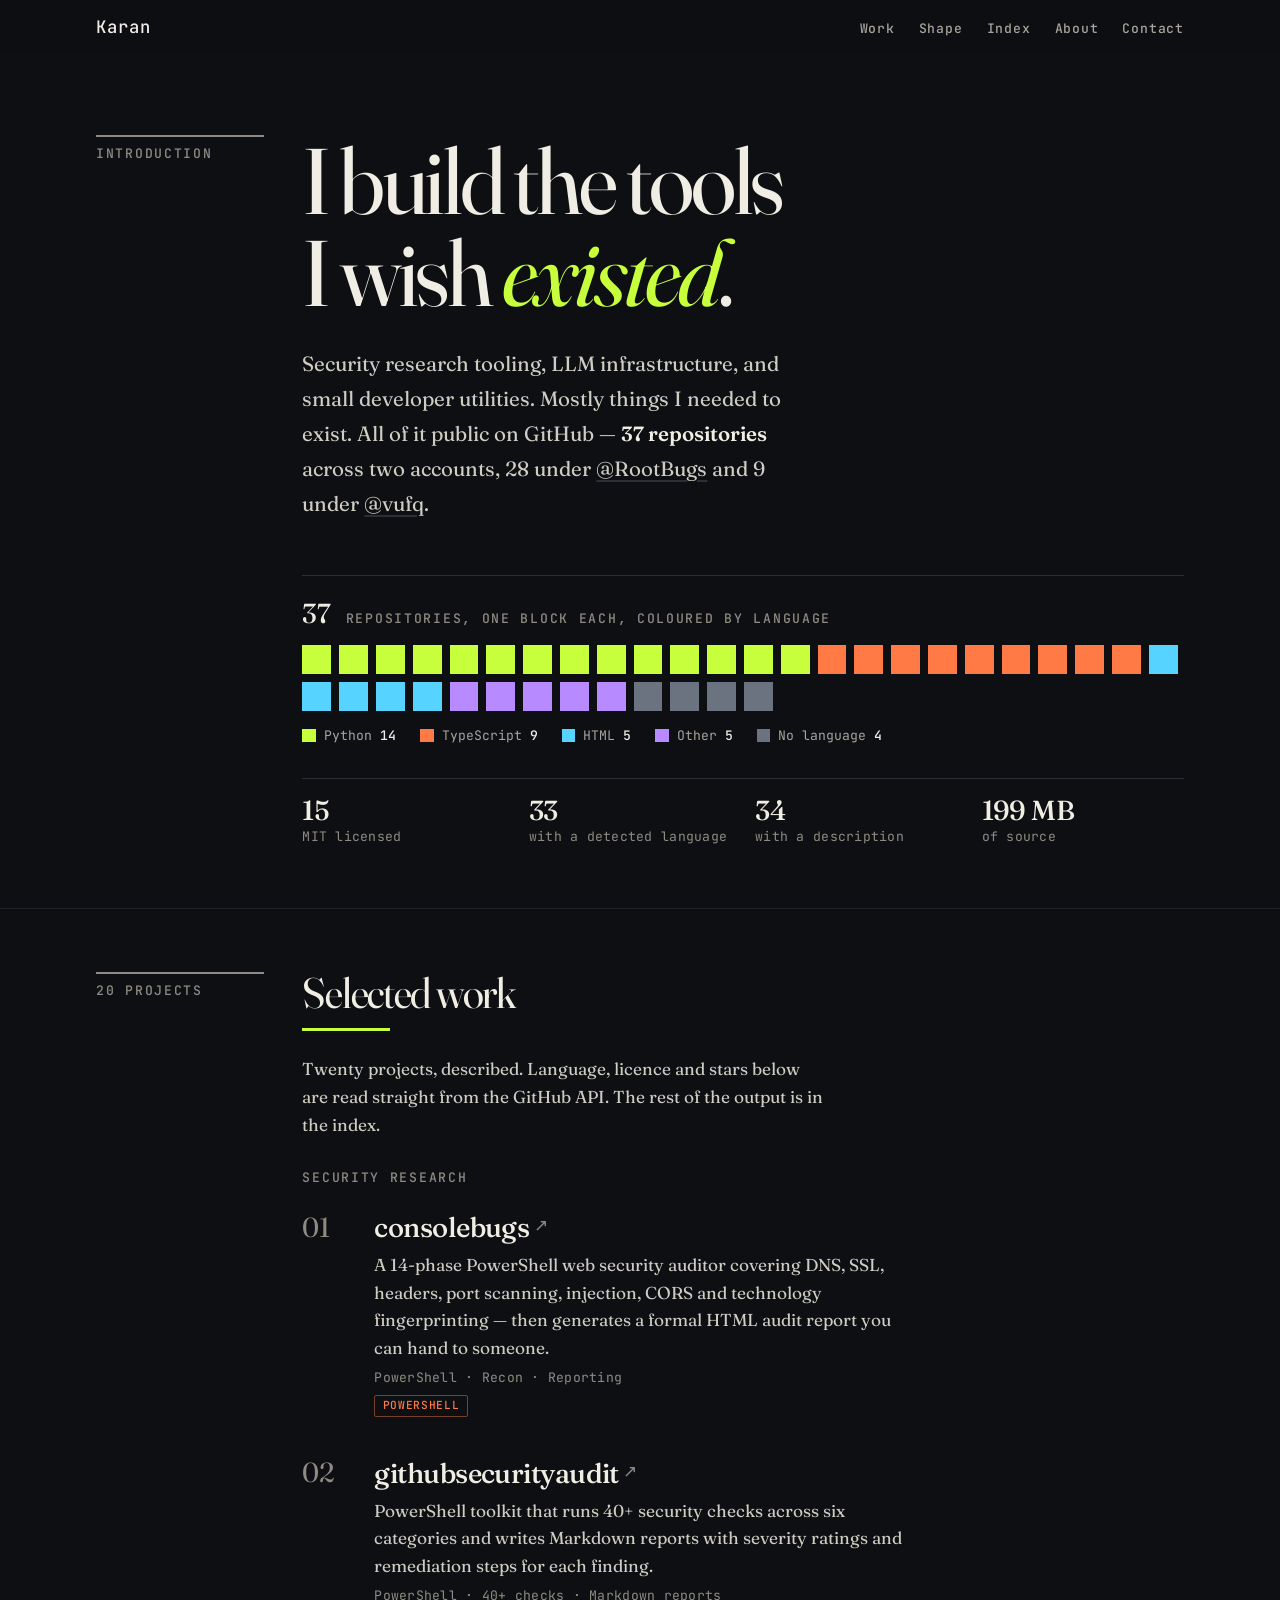
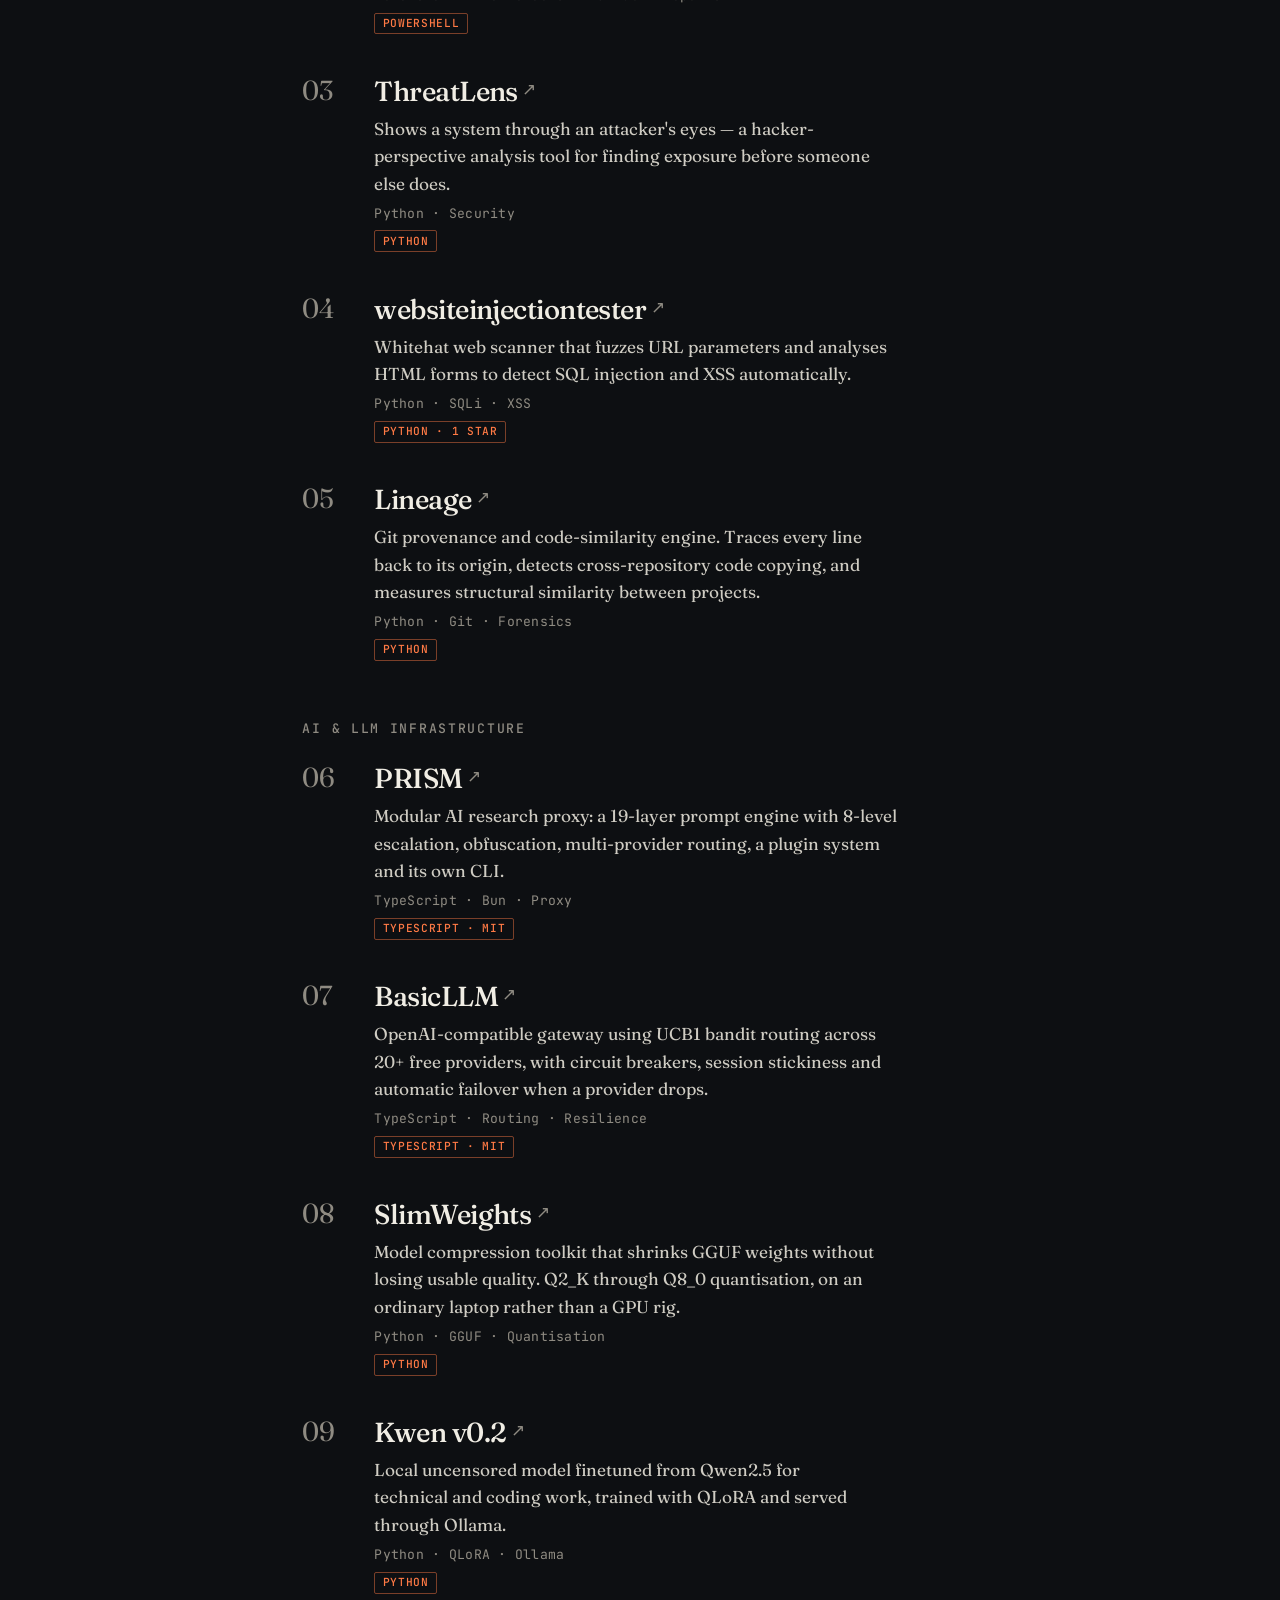
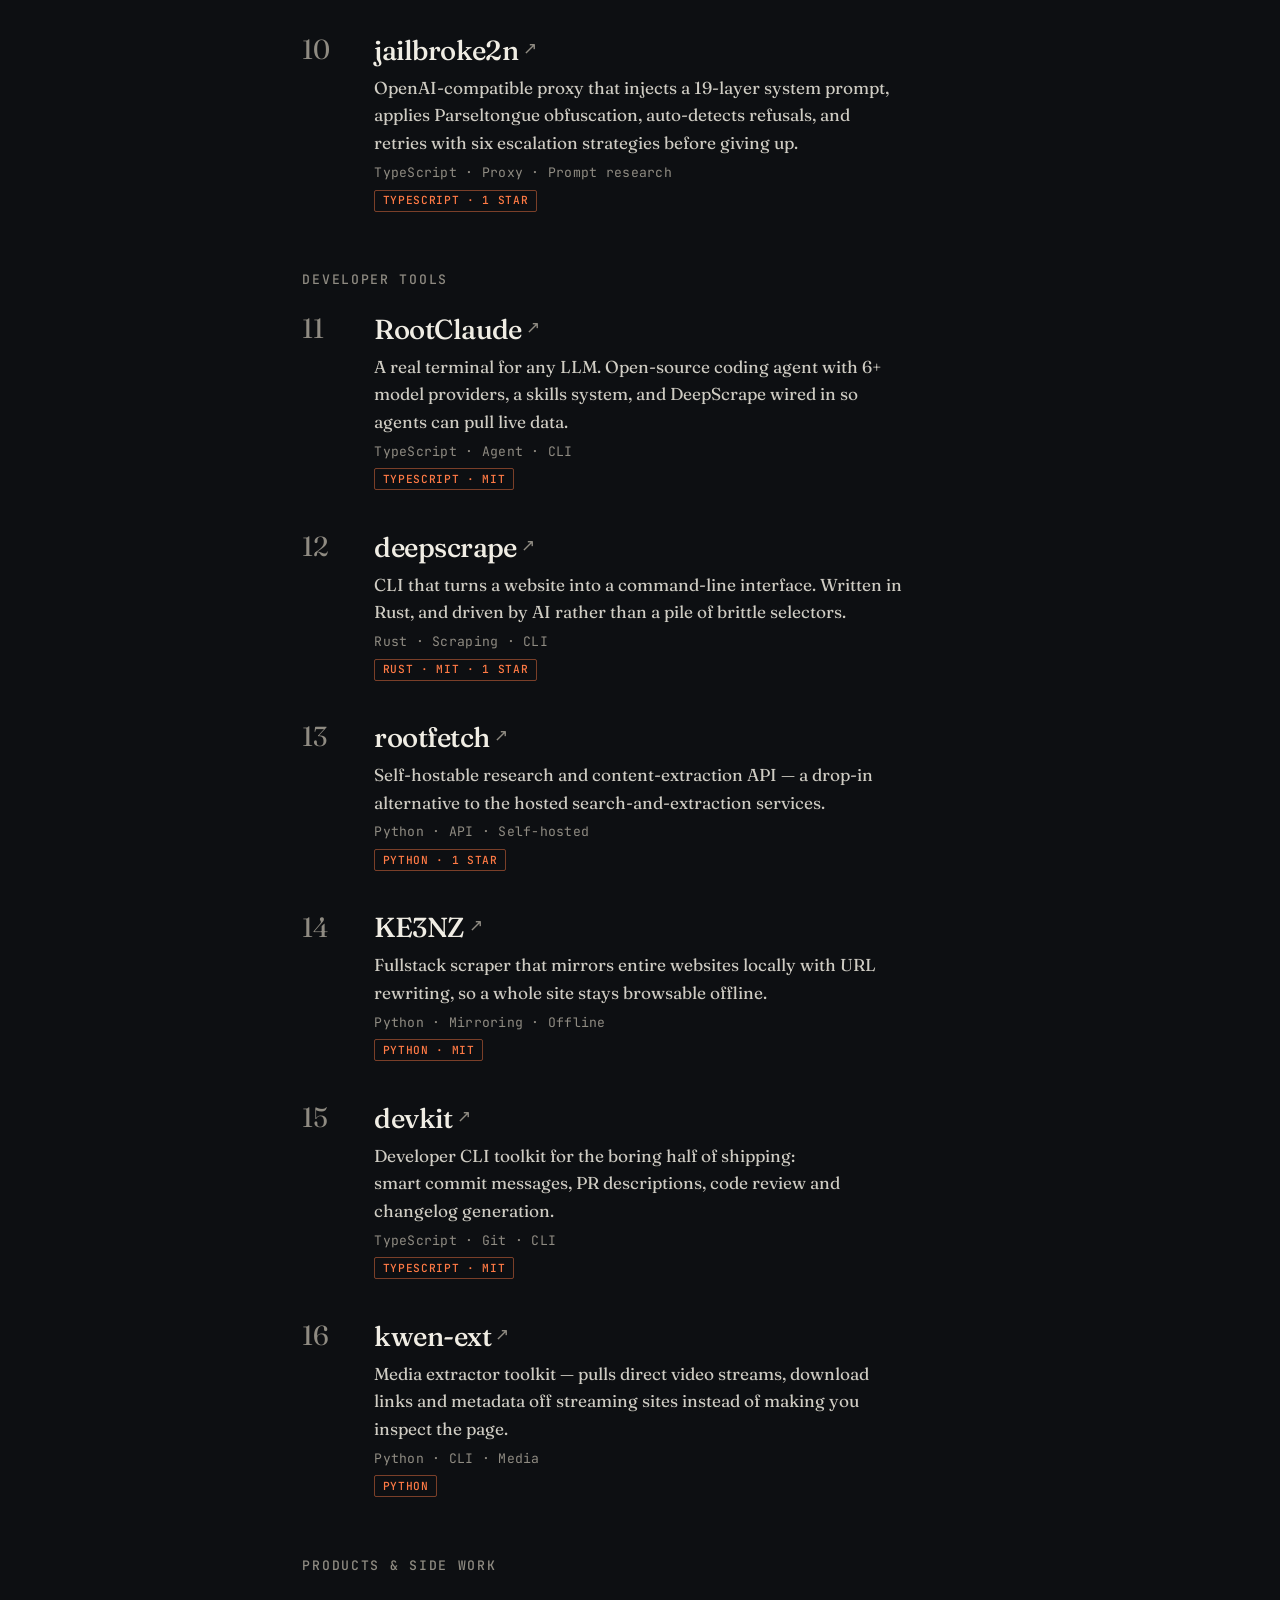
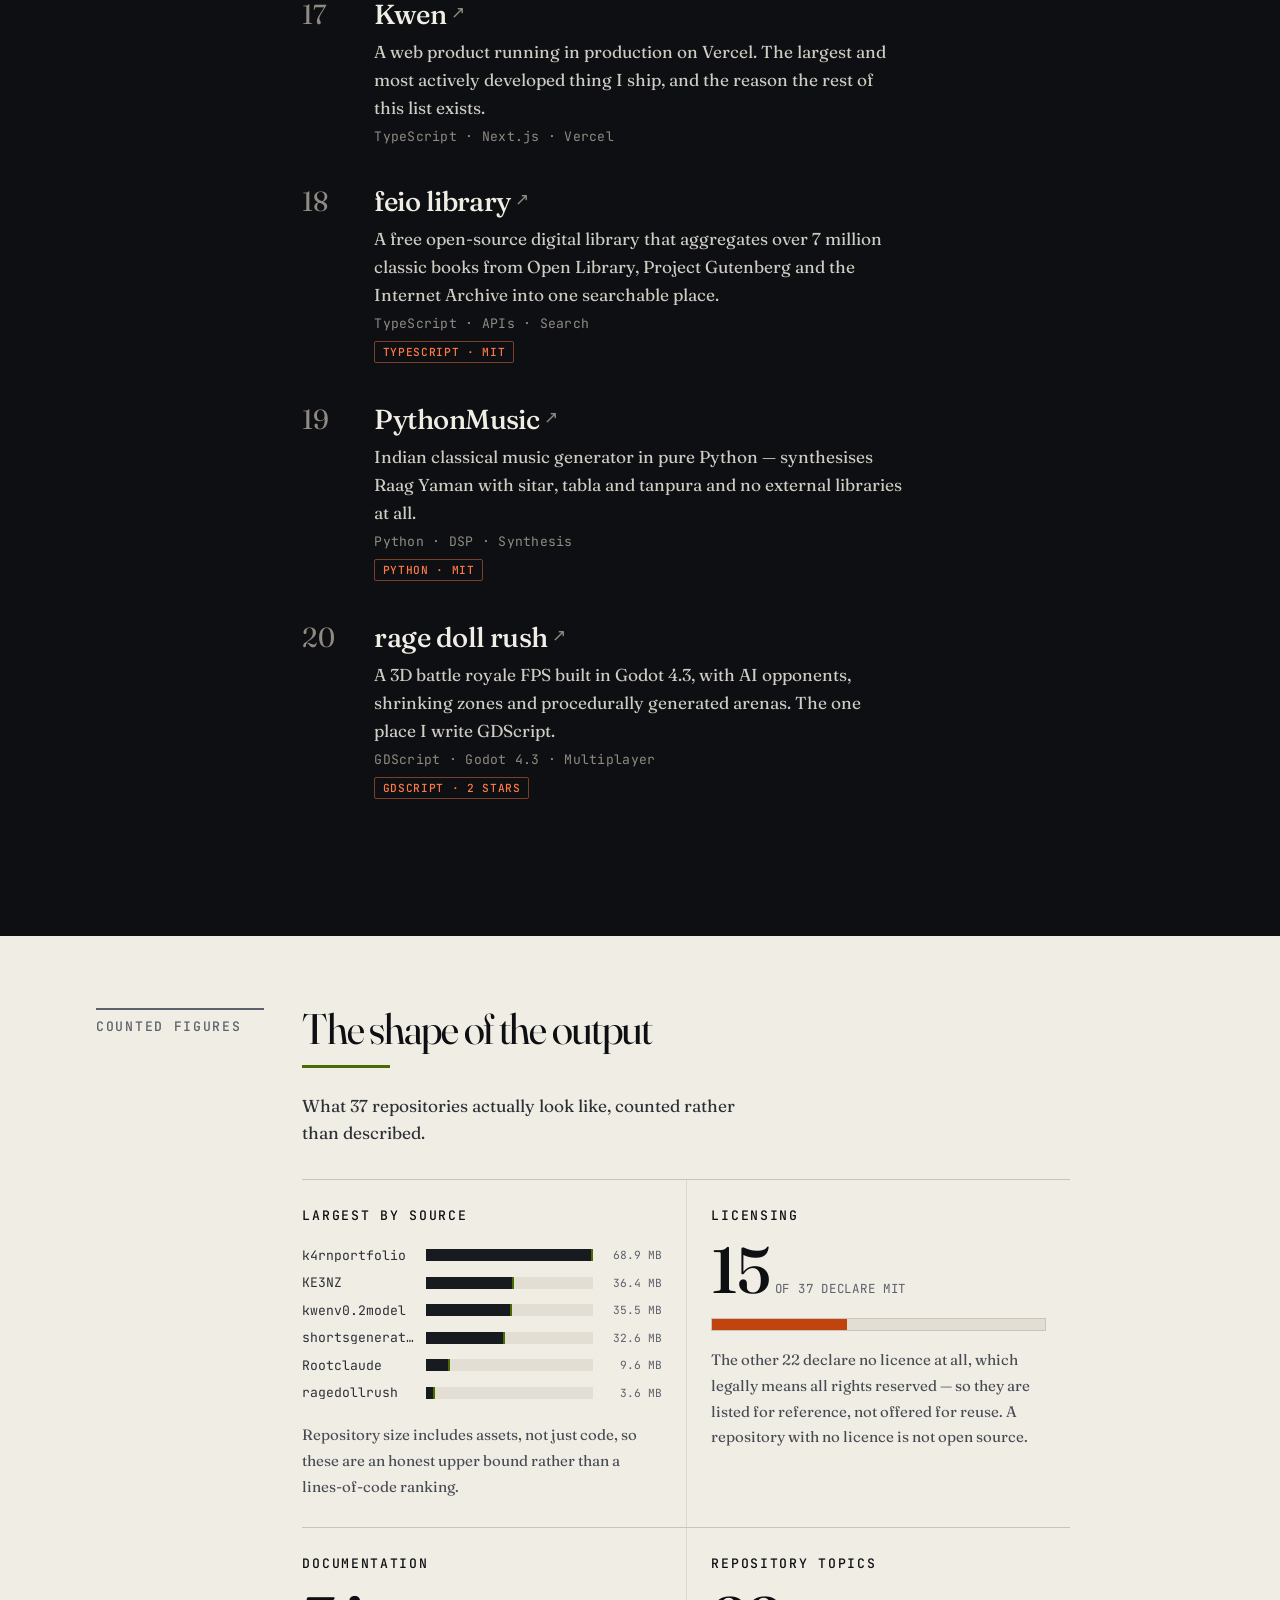
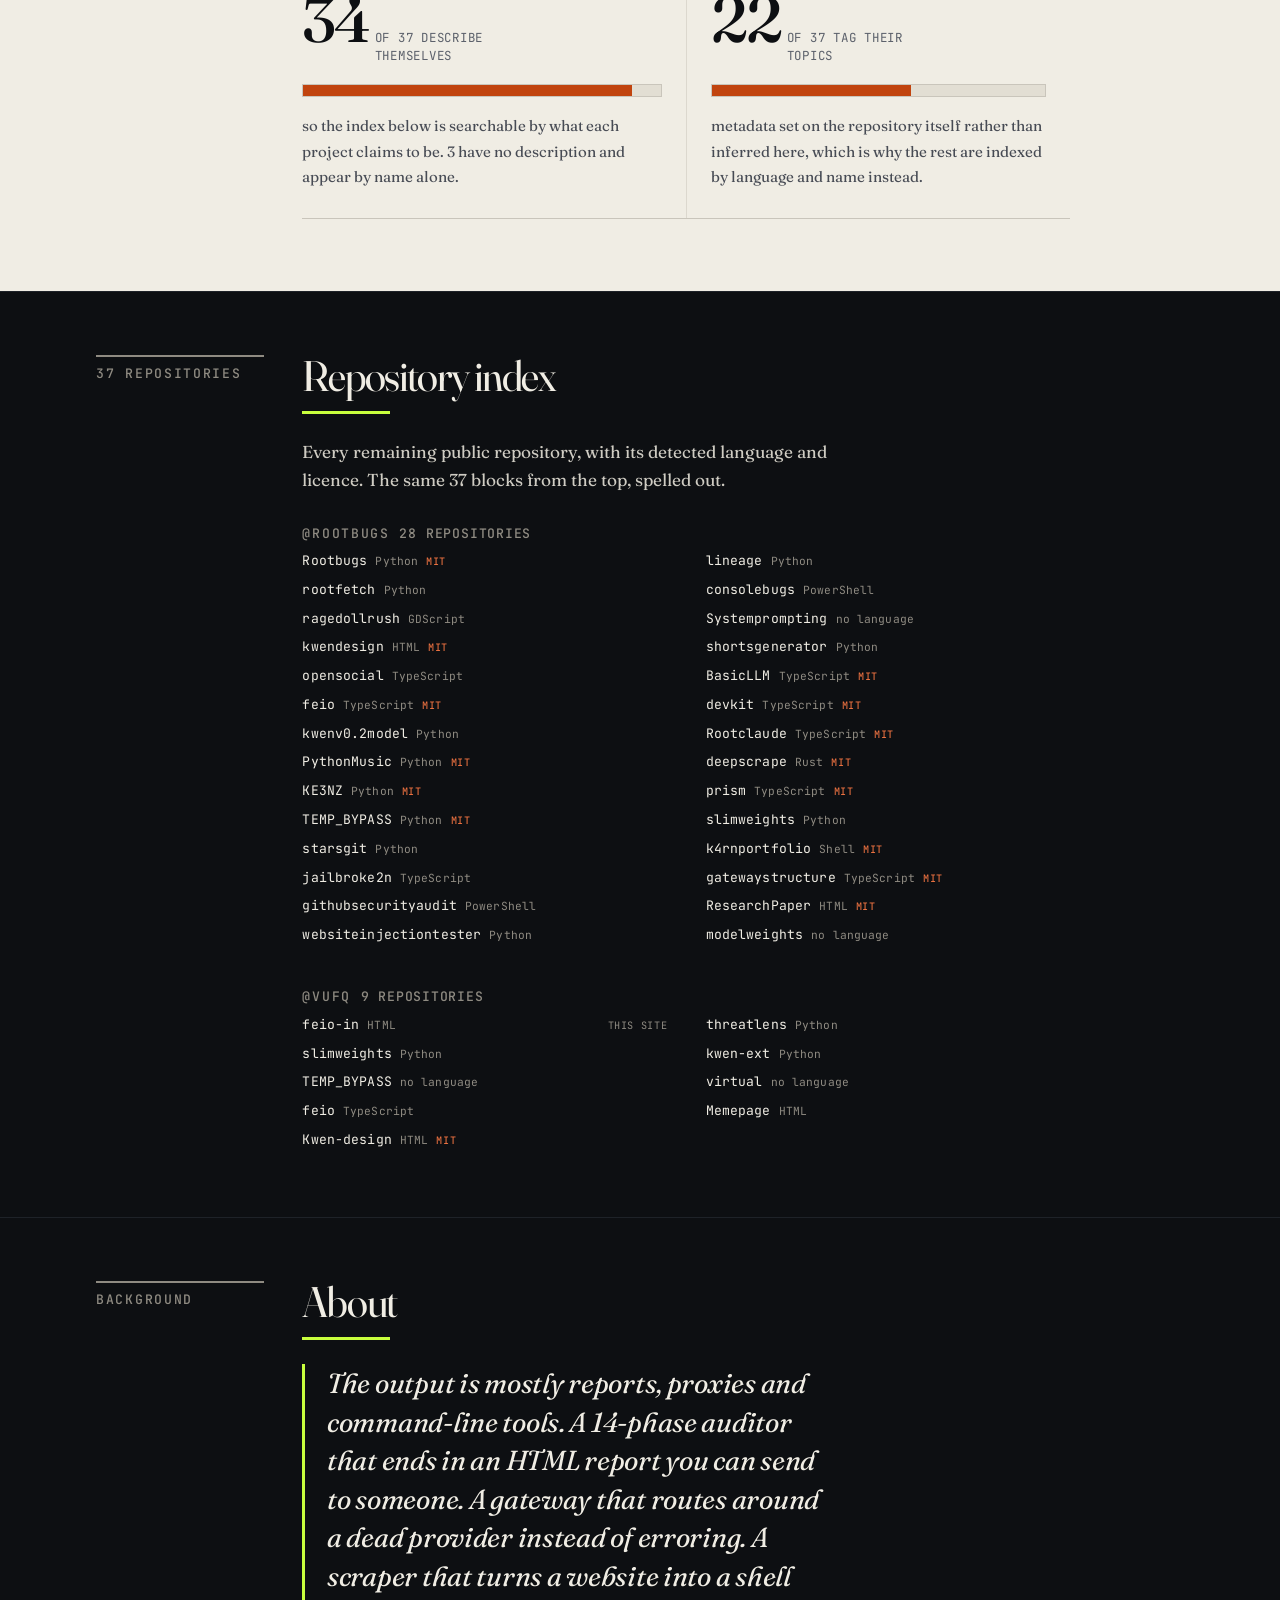
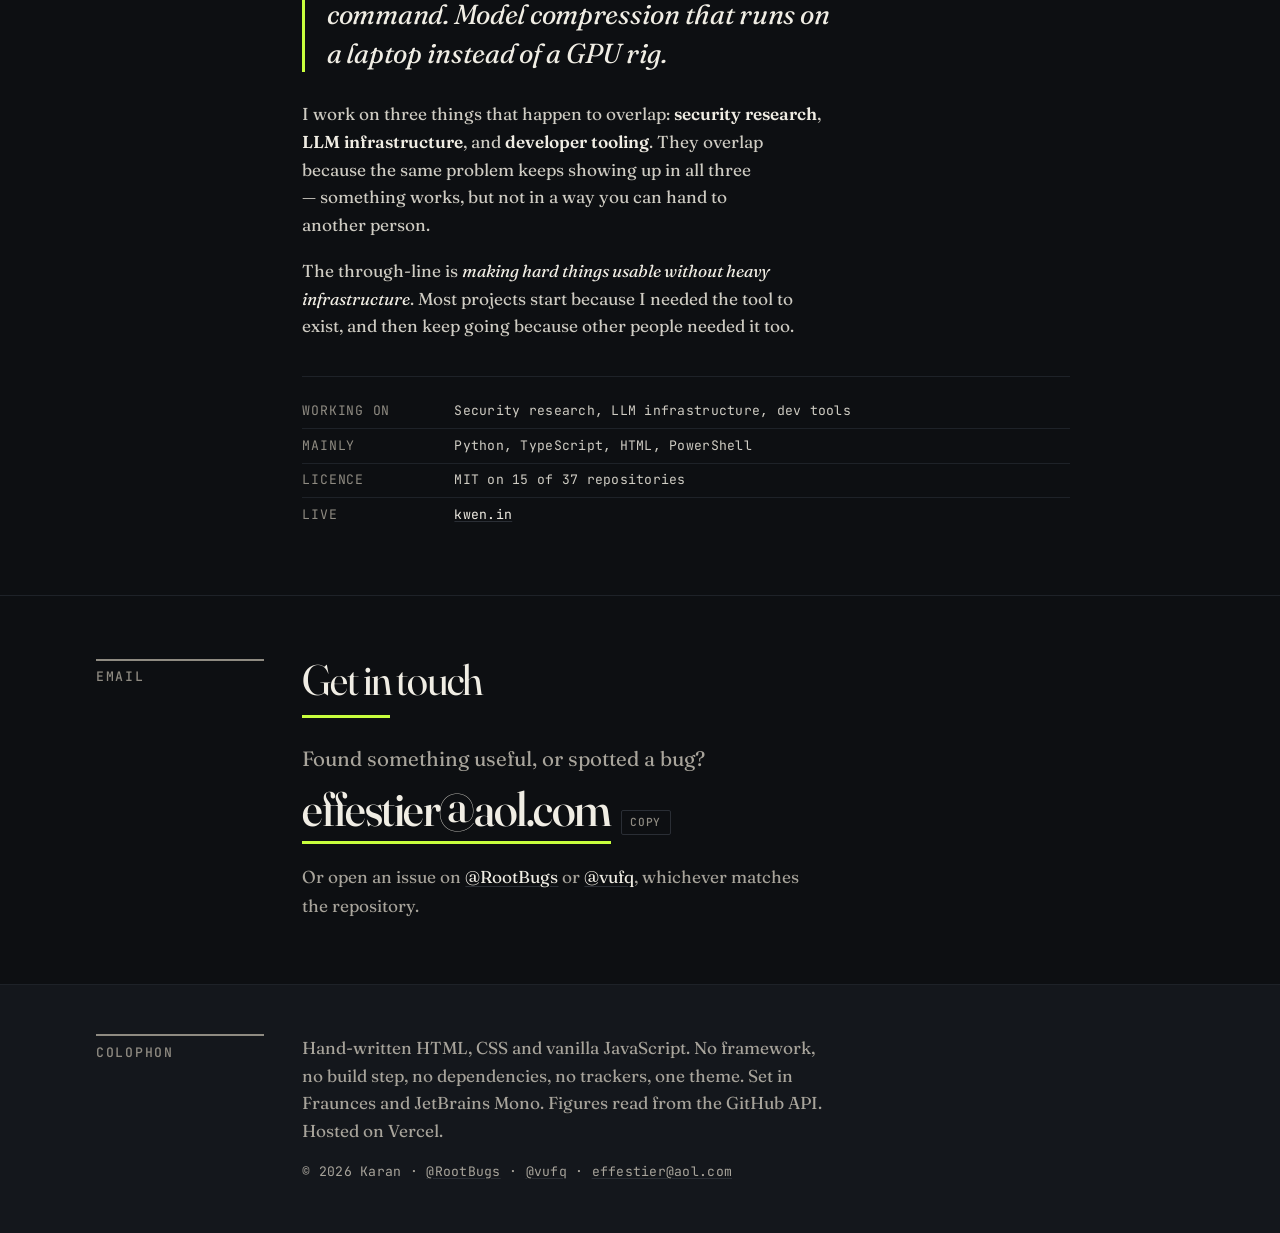
==== commit 7a309eb3: "Change the theme, not just the layout The last round kept the same cream-paper palette and the feedb" ====
--- a/index.html
+++ b/index.html
@@ -7,7 +7,7 @@
 <title>Karan — Security Research, AI Tooling &amp; Open Source</title>
 <meta name="description" content="Karan builds security research tooling, LLM infrastructure and open-source developer tools. 37 public repositories, mostly Python and TypeScript.">
 <meta name="author" content="Karan">
-<meta name="theme-color" content="#f6f4ee">
+<meta name="theme-color" content="#0d0f12">
 <link rel="canonical" href="https://feio.in/">
 
 <meta property="og:type" content="profile">
@@ -162,9 +162,9 @@
 
   <section id="work" class="band">
     <div class="shell grid">
-      <p class="margin-label">Selected work</p>
+      <p class="margin-label">20 projects</p>
       <div class="band-body">
-        <h2 class="sr-only">Selected work</h2>
+        <h2 class="band-h">Selected work</h2>
         <p class="band-intro">
           Twenty projects, described. Language, licence and stars below are read
           straight from the GitHub API. The rest of the output is in the index.
@@ -412,9 +412,9 @@
 
   <section id="shape" class="band band-invert">
     <div class="shell grid">
-      <p class="margin-label">The shape</p>
+      <p class="margin-label">Counted figures</p>
       <div class="band-body">
-        <h2 class="sr-only">The shape of the output</h2>
+        <h2 class="band-h">The shape of the output</h2>
         <p class="band-intro">
           What 37 repositories actually look like, counted rather than
           described.
@@ -506,9 +506,9 @@
 
   <section id="index" class="band">
     <div class="shell grid">
-      <p class="margin-label">Index</p>
+      <p class="margin-label">37 repositories</p>
       <div class="band-body">
-        <h2 class="sr-only">Repository index</h2>
+        <h2 class="band-h">Repository index</h2>
         <p class="band-intro">
           Every remaining public repository, with its detected language and
           licence. The same 37 blocks from the top, spelled out.
@@ -565,9 +565,9 @@
 
   <section id="about" class="band">
     <div class="shell grid">
-      <p class="margin-label">About</p>
+      <p class="margin-label">Background</p>
       <div class="band-body">
-        <h2 class="sr-only">About</h2>
+        <h2 class="band-h">About</h2>
         <div class="prose">
           <p class="pull">
             The output is mostly reports, proxies and command-line tools. A
@@ -602,9 +602,9 @@
 
   <section id="contact" class="band band-last">
     <div class="shell grid">
-      <p class="margin-label">Contact</p>
+      <p class="margin-label">Email</p>
       <div class="band-body">
-        <h2 class="sr-only">Contact</h2>
+        <h2 class="band-h">Get in touch</h2>
         <p class="contact-lead">Found something useful, or spotted a bug?</p>
         <p class="contact-p">
           <a class="contact-mail" href="mailto:effestier@aol.com">effestier@aol.com</a>
--- a/assets/css/styles.css
+++ b/assets/css/styles.css
@@ -1,14 +1,16 @@
 /* =========================================================================
-   feio.in — a printed catalogue with counted figures.
-
-   Structure: an asymmetric grid, a fixed margin column for section labels
-   and a main column for text. One theme, declared once. Fraunces for reading
-   (variable, with a real optical-size axis so display sizes are drawn at
-   display proportions), JetBrains Mono for labels and figures.
-
-   The figures band and the colophon invert locally by re-declaring the same
+   feio.in — a dark catalogue with counted figures.
+
+   Structure: an asymmetric grid, a fixed margin column for metadata and a
+   main column for text, every band opened by a large display heading. One
+   theme, declared once: near-black paper, warm white ink, signal lime and
+   orange. Fraunces for reading (variable, with a real optical-size axis so
+   display sizes are drawn at display proportions), JetBrains Mono for labels
+   and figures.
+
+   The figures band inverts locally to a light slab by re-declaring the same
    tokens inside the section. That is a compositional device, not a second
-   theme: `color-scheme` stays light, `body` stays paper, and there is no
+   theme: `color-scheme` stays dark, `body` stays near-black, and there is no
    toggle, no persisted preference and no alternate stylesheet.
    ========================================================================= */
 
@@ -41,25 +43,25 @@
    TOKENS
    ------------------------------------------------------------------------- */
 :root {
-  --paper: #f6f4ee;
-  --paper-2: #eeeae0;
-  --ink: #171a1f;
-  --ink-2: #3c424d;
-  --ink-3: #545b67;
-  --ink-4: #646a73;
-  --line: #cdc7b9;
-  --line-soft: #e2ddd0;
-  --accent: #7a3d12;
-  --accent-2: #2f6114;
-  --fill: #ddd6c6;
-  --bar-bg: var(--paper-2);
+  --paper: #0d0f12;
+  --paper-2: #14171c;
+  --ink: #f0ede4;
+  --ink-2: #cfccc3;
+  --ink-3: #a8a49b;
+  --ink-4: #8f8b82;
+  --line: #2a2e35;
+  --line-soft: #1e2228;
+  --accent: #c8ff3d;
+  --accent-2: #ff7a45;
+  --fill: #f0ede4;
+  --bar-bg: #1b1f25;
 
   /* language buckets used by the unit chart */
-  --l-python: #171a1f;
-  --l-typescript: #7a3d12;
-  --l-html: #2f6114;
-  --l-other: #8a7020;
-  --l-none: #c4bdb0;
+  --l-python: #c8ff3d;
+  --l-typescript: #ff7a45;
+  --l-html: #56d4ff;
+  --l-other: #b78bff;
+  --l-none: #6b7280;
 
   --serif: "Fraunces", Georgia, "Times New Roman", serif;
   --mono: "JetBrains Mono", ui-monospace, SFMono-Regular, Menlo, Consolas, monospace;
@@ -89,7 +91,7 @@
   --dur: 200ms;
   --ease-out: cubic-bezier(0.22, 0.61, 0.36, 1);
 
-  color-scheme: light;
+  color-scheme: dark;
 }
 
 /* Display sizes use the optical-size axis so the large type is drawn at
@@ -103,28 +105,36 @@
 }
 
 /* -------------------------------------------------------------------------
-   INVERTED SECTIONS — same tokens, re-declared locally.
-   ------------------------------------------------------------------------- */
-.band-invert,
+   INVERSION — same tokens, re-declared locally.
+
+   The page is dark, so the figures band flips to a light slab: the one large
+   field of warm paper on the site, which is where the counted numbers sit.
+   That is composition, not a second theme: `color-scheme` stays dark, `body`
+   stays near-black, and there is no toggle and no stored preference.
+   ------------------------------------------------------------------------- */
+.band-invert {
+  --paper: #f0ede4;
+  --paper-2: #e6e2d7;
+  --ink: #0d0f12;
+  --ink-2: #2c2f36;
+  --ink-3: #474b54;
+  --ink-4: #5c616b;
+  --line: #c9c5bb;
+  --line-soft: #dcd8ce;
+  --accent: #4a6b00;
+  --accent-2: #c1440e;
+  --fill: #171a1f;
+  --bar-bg: #e2ded3;
+  --l-python: #2f4f00;
+  --l-typescript: #c1440e;
+  --l-html: #00668c;
+  --l-other: #5b3ea8;
+  --l-none: #8a8577;
+  background: var(--paper);
+  color: var(--ink);
+}
 .foot-invert {
-  --paper: #171a1f;
-  --paper-2: #232830;
-  --ink: #f6f4ee;
-  --ink-2: #ddd8cc;
-  --ink-3: #c3beb3;
-  --ink-4: #a9a497;
-  --line: #3b414a;
-  --line-soft: #2b313a;
-  --accent: #e0956a;
-  --accent-2: #9ecb8b;
-  --fill: #d8d3c6;
-  --bar-bg: rgba(246, 244, 238, 0.13);
-  --l-python: #f6f4ee;
-  --l-typescript: #e0956a;
-  --l-html: #9ecb8b;
-  --l-other: #d6b463;
-  --l-none: #565c66;
-  background: var(--paper);
+  background: var(--paper-2);
   color: var(--ink);
 }
 
@@ -167,7 +177,7 @@
 .skip {
   position: absolute; left: 0.5rem; top: 0.5rem; z-index: 20;
   padding: 0.55rem 0.9rem;
-  background: #171a1f; color: #f6f4ee;
+  background: var(--accent); color: var(--paper);
   font: 500 var(--step--1)/1 var(--mono);
   text-decoration: none;
   transform: translateY(-160%);
@@ -360,12 +370,31 @@
 }
 .band-last { border-bottom: 1px solid var(--line-soft); }
 .band-body { max-width: 48rem; }
-.band-intro {
-  max-width: var(--measure);
-  margin-bottom: 2rem;
-  color: var(--ink-2);
-  text-wrap: pretty;
-}
+  .band-intro {
+    max-width: var(--measure);
+    margin-bottom: 2rem;
+    color: var(--ink-2);
+    text-wrap: pretty;
+  }
+
+  /* visible section heading — the margin label is metadata, this is the title */
+  .band-h {
+    font-size: var(--step-3);
+    line-height: var(--leading-tight);
+    font-weight: 400;
+    letter-spacing: -0.03em;
+    font-variation-settings: "SOFT" 0, "WONK" 1, "opsz" 120;
+    max-width: 24ch;
+    text-wrap: balance;
+    margin-bottom: 1.5rem;
+  }
+  .band-h::after {
+    content: ""; display: block;
+    width: clamp(3rem, 8vw, 5.5rem); height: 3px;
+    background: var(--accent);
+    margin-top: 0.9rem;
+  }
+
 
 .sub {
   margin-top: 2.5rem;
@@ -654,7 +683,7 @@
   padding-block: clamp(2.25rem, 5.5vh, 3.25rem);
   background: var(--paper-2);
 }
-.foot-invert { margin-top: 0; background: var(--paper); }
+.foot-invert { margin-top: 0; }
 .foot-body { max-width: var(--measure); }
 .foot-body p { color: var(--ink-3); text-wrap: pretty; }
 .foot-fine {
@@ -715,6 +744,7 @@
    ------------------------------------------------------------------------- */
 @media print {
   :root {
+    color-scheme: light;
     --paper: #fff; --paper-2: #fff;
     --ink: #000; --ink-2: #222; --ink-3: #444; --ink-4: #555;
     --line: #bbb; --line-soft: #ddd; --accent: #6a3410; --accent-2: #244d0e;
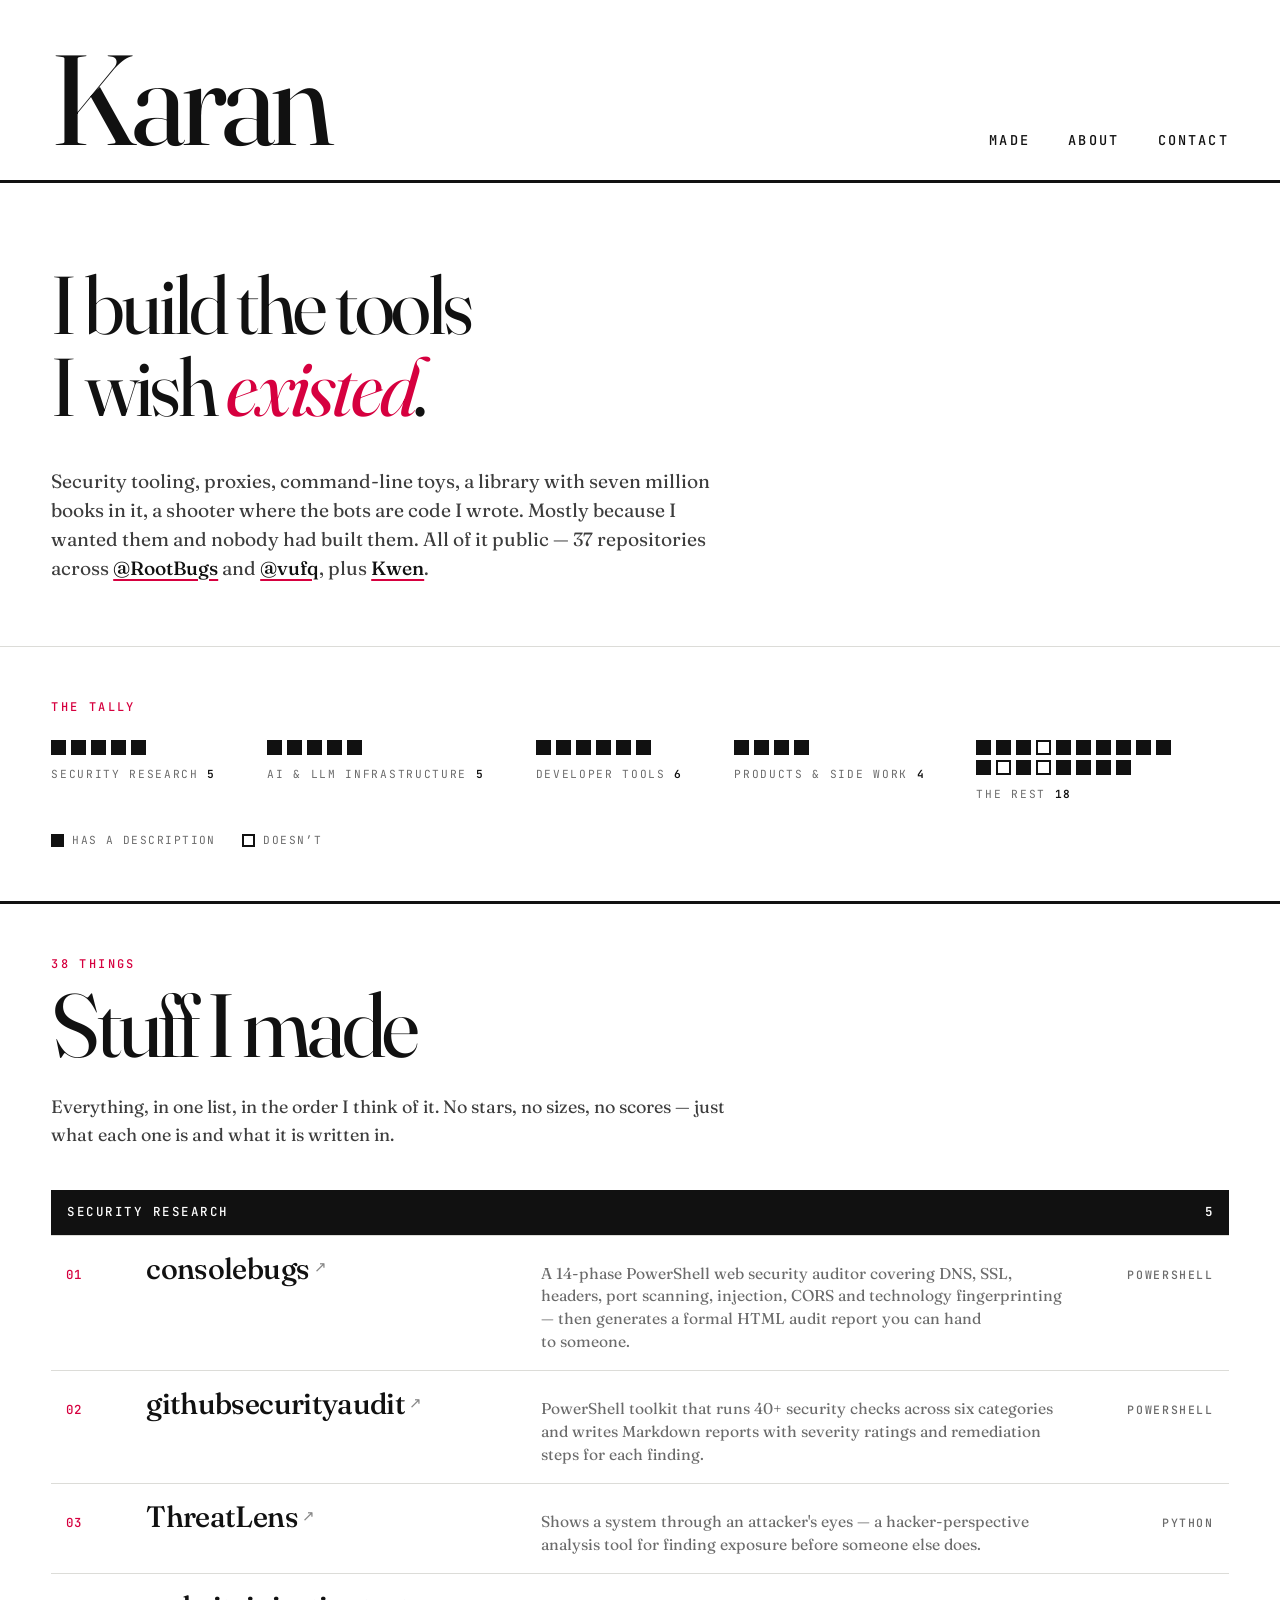
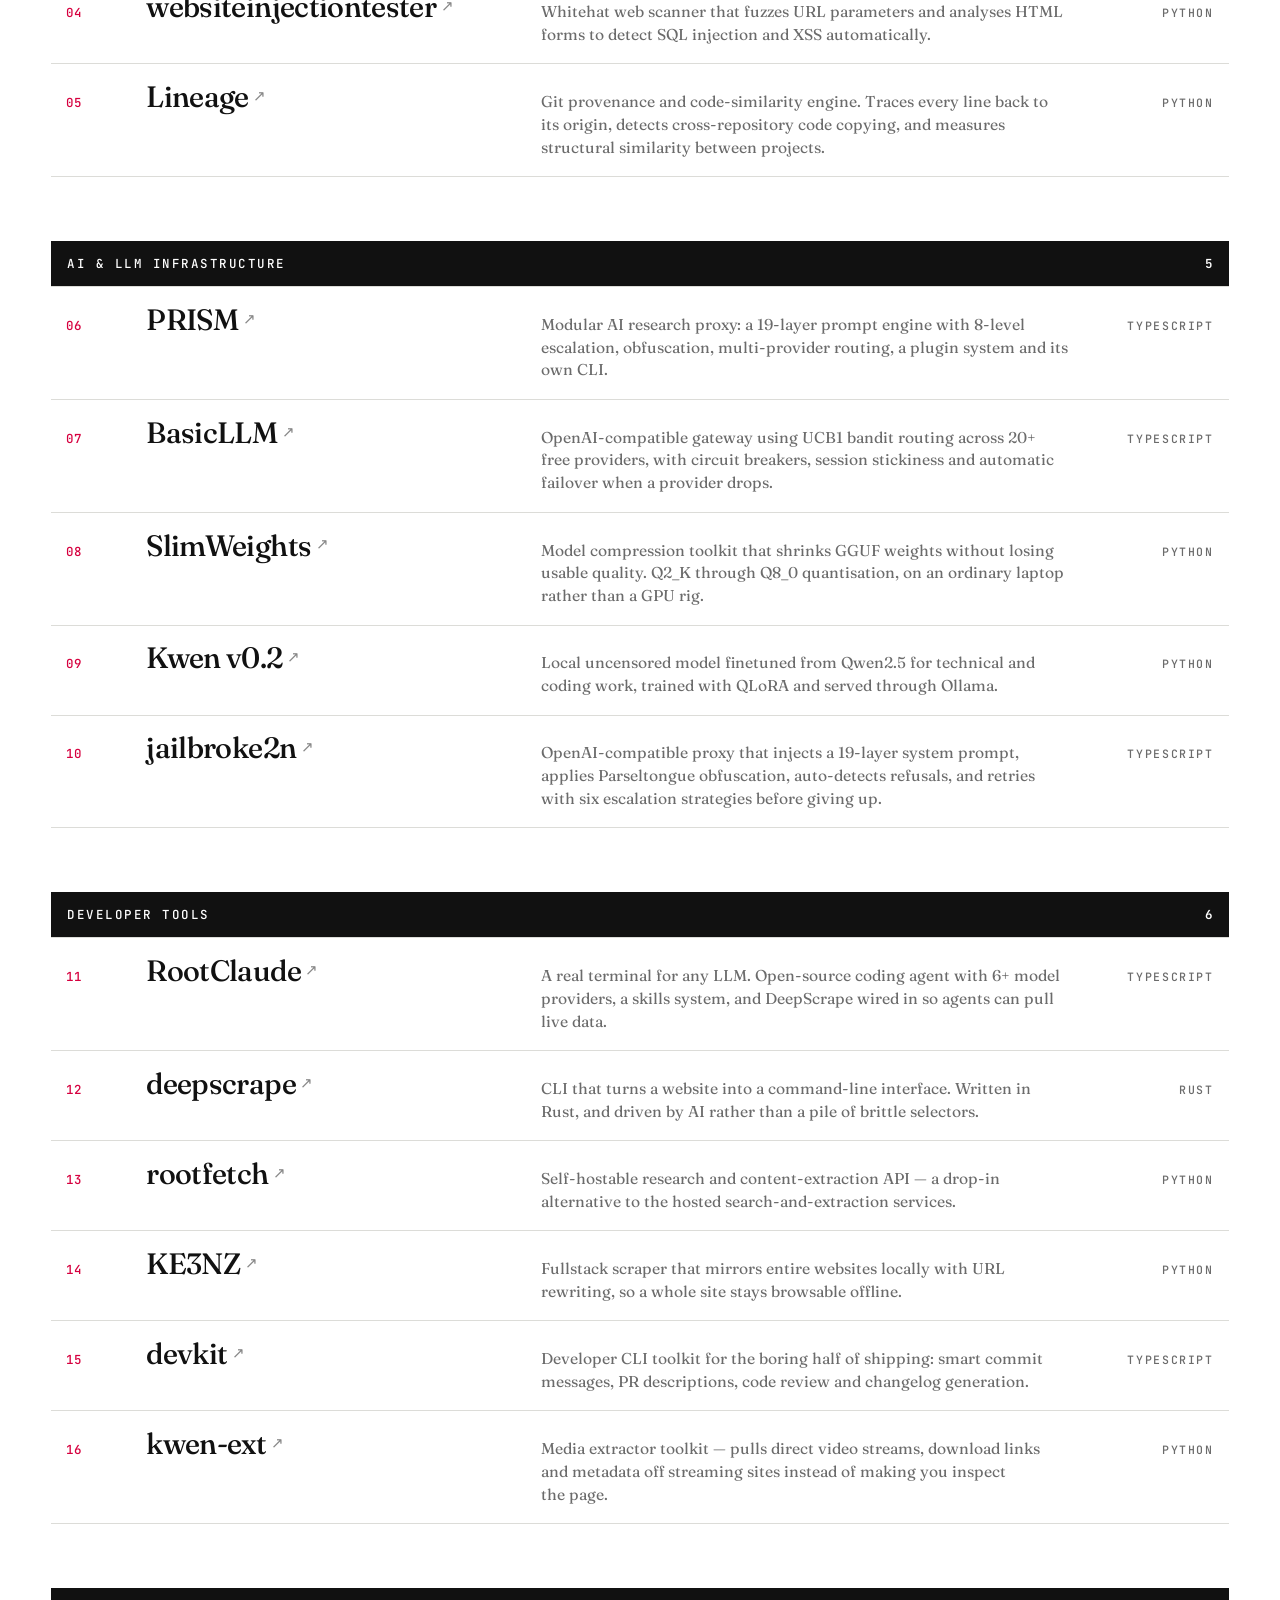
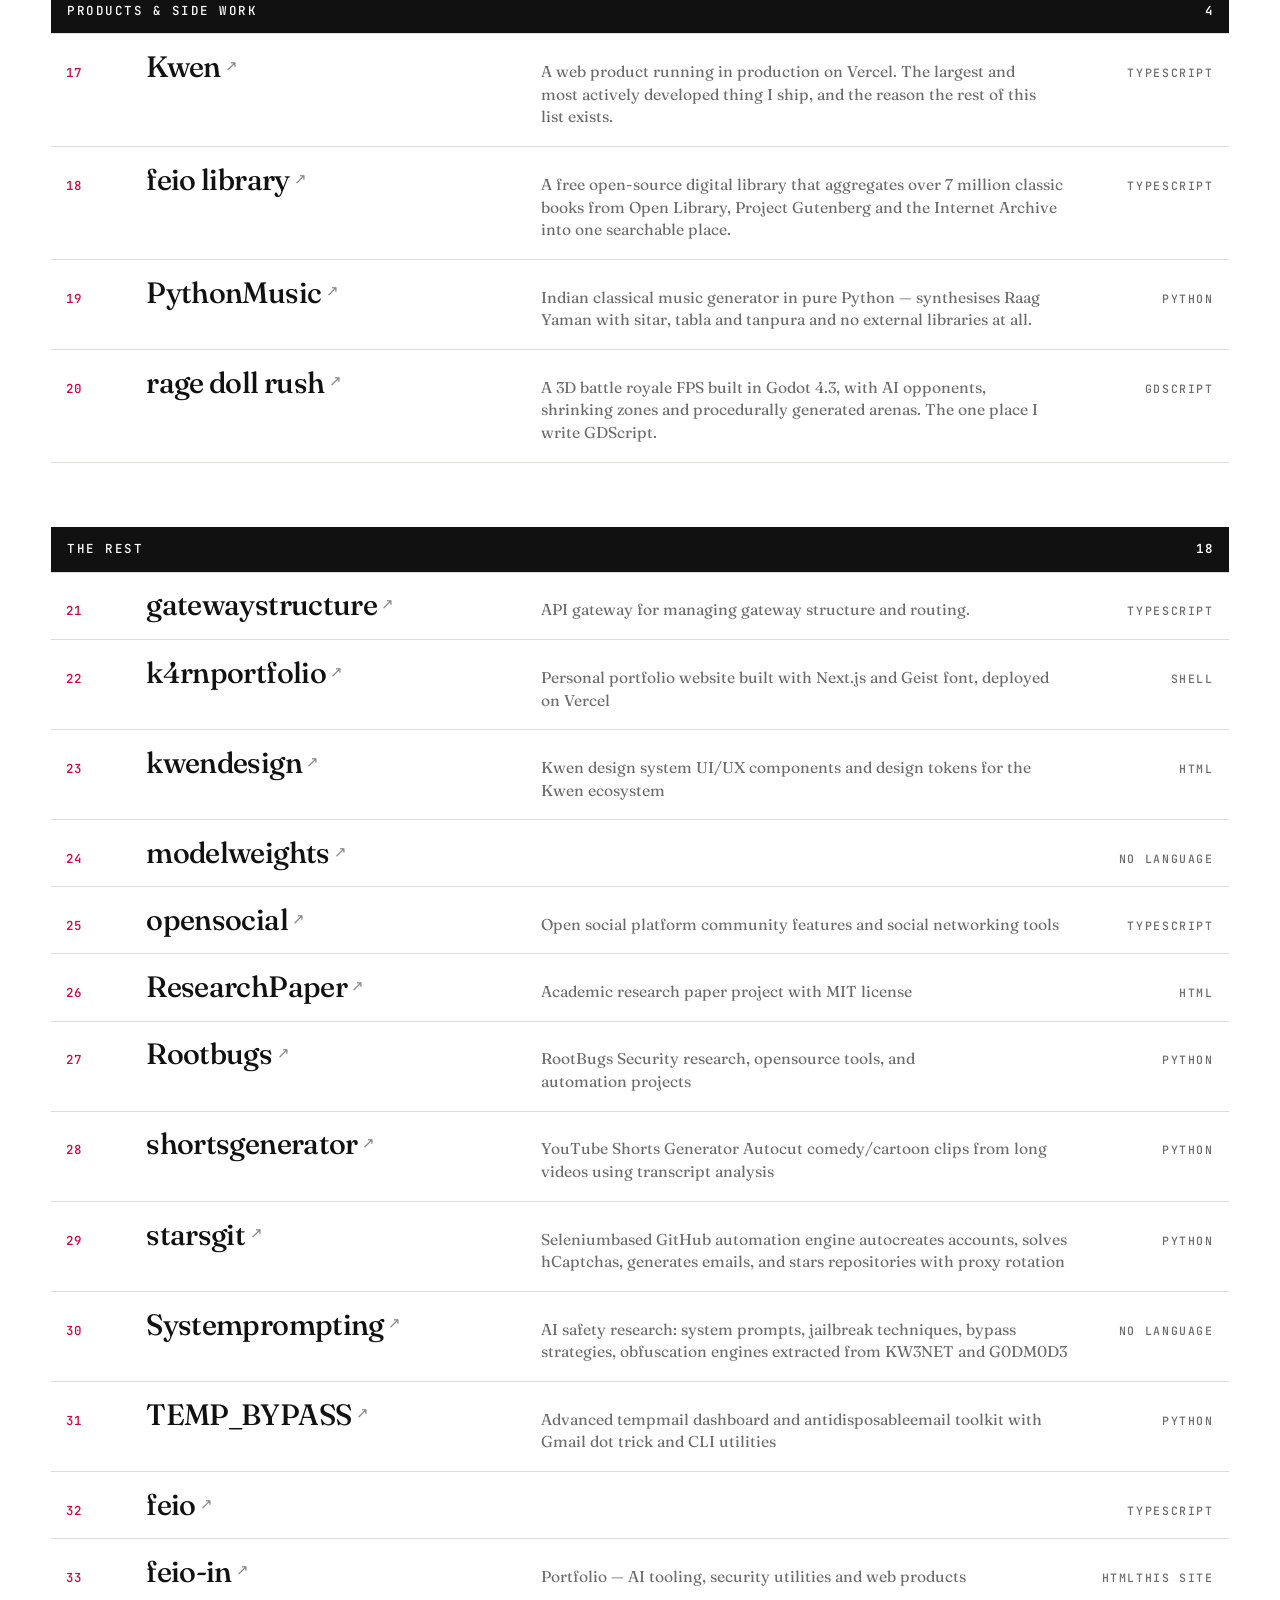
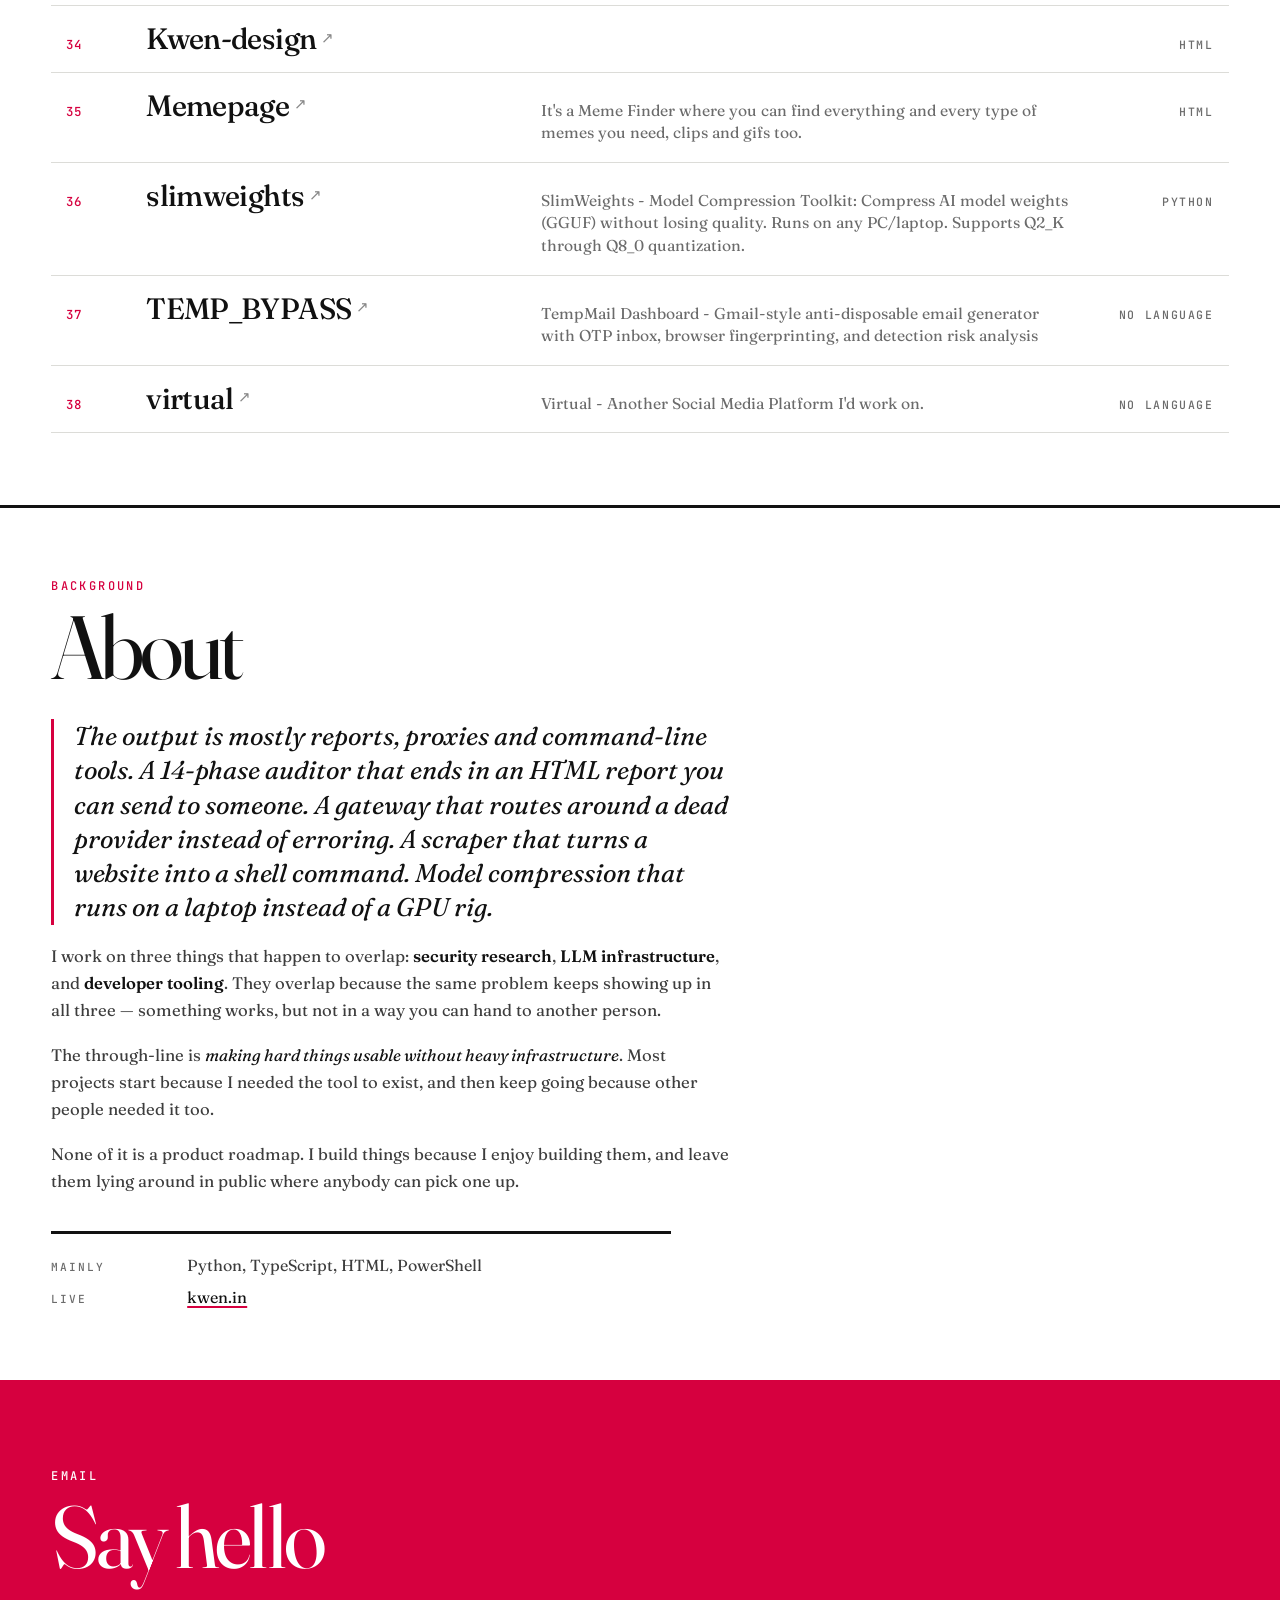
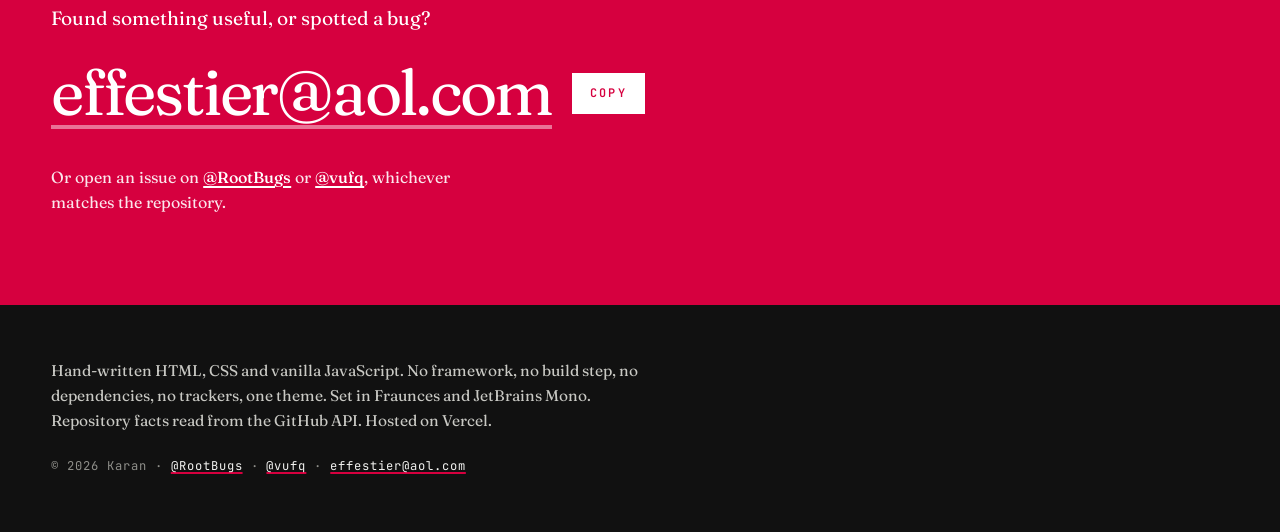
==== commit 64fe5de0: "Rebuild as "the sheet": white paper, one crimson, numbered tracklist The previous revision was still" ====
--- a/index.html
+++ b/index.html
@@ -4,20 +4,20 @@
 <meta charset="utf-8">
 <meta name="viewport" content="width=device-width, initial-scale=1">
 
-<title>Karan — Security Research, AI Tooling &amp; Open Source</title>
-<meta name="description" content="Karan builds security research tooling, LLM infrastructure and open-source developer tools. 37 public repositories, mostly Python and TypeScript.">
+<title>Karan — I build the tools I wish existed</title>
+<meta name="description" content="Security tooling, proxies, command-line tools, a seven-million-book library and a few games. 37 public repositories and a couple of products, all of it made for the joy of it.">
 <meta name="author" content="Karan">
-<meta name="theme-color" content="#0d0f12">
+<meta name="theme-color" content="#ffffff">
 <link rel="canonical" href="https://feio.in/">
 
 <meta property="og:type" content="profile">
 <meta property="og:url" content="https://feio.in/">
-<meta property="og:title" content="Karan — Security Research, AI Tooling &amp; Open Source">
-<meta property="og:description" content="Security research tooling, LLM infrastructure and open-source developer tools. 37 public repositories.">
+<meta property="og:title" content="Karan — I build the tools I wish existed">
+<meta property="og:description" content="38 things I made and put out in the world. 37 public repositories, plus Kwen.">
 <meta property="og:image" content="https://feio.in/assets/img/og.png">
 <meta name="twitter:card" content="summary_large_image">
-<meta name="twitter:title" content="Karan — Security Research, AI Tooling &amp; Open Source">
-<meta name="twitter:description" content="Security research tooling, LLM infrastructure and open-source developer tools.">
+<meta name="twitter:title" content="Karan — I build the tools I wish existed">
+<meta name="twitter:description" content="38 things I made and put out in the world.">
 <meta name="twitter:image" content="https://feio.in/assets/img/og.png">
 
 <link rel="icon" href="/assets/img/favicon.svg" type="image/svg+xml">
@@ -56,7 +56,7 @@
       "@type": "WebSite",
       "@id": "https://feio.in/#website",
       "url": "https://feio.in/",
-      "name": "Karan — Security Research, AI Tooling &amp; Open Source",
+      "name": "Karan — I build the tools I wish existed",
       "inLanguage": "en"
     }
   ]
@@ -67,578 +67,408 @@
 <body>
 <a class="skip" href="#main">Skip to content</a>
 
-<header class="head" id="top">
-  <div class="shell head-inner">
-    <a class="head-name" href="#top">Karan</a>
-    <nav class="head-nav" id="primaryNav" aria-label="Primary">
-      <a href="#work">Work</a>
-      <a href="#shape">Shape</a>
-      <a href="#index">Index</a>
+<header class="mast" id="top">
+  <div class="shell mast-inner">
+    <a class="mast-name" href="#top">Karan</a>
+    <nav class="mast-nav" id="primaryNav" aria-label="Primary">
+      <a href="#index">Made</a>
       <a href="#about">About</a>
-      <a href="#contact">Contact</a>
+      <a href="#hello">Contact</a>
     </nav>
   </div>
 </header>
+<div class="rule"></div>
 
 <main id="main">
 
-  <section class="lede-section">
-    <div class="shell grid">
-      <p class="margin-label">Introduction</p>
-      <div class="lede">
-        <h1>I build the tools<br>I wish <em>existed</em>.</h1>
-        <p class="lede-p">
-          Security research tooling, LLM infrastructure, and small developer
-          utilities. Mostly things I needed to exist. All of it public on
-          GitHub &mdash; <strong>37 repositories</strong> across two accounts,
-          28 under
-          <a href="https://github.com/RootBugs" target="_blank" rel="noopener noreferrer">@RootBugs</a>
-          and 9 under
-          <a href="https://github.com/vufq" target="_blank" rel="noopener noreferrer">@vufq</a>.
-        </p>
-
-        <figure class="units">
-          <figcaption class="units-cap">
-            <span class="units-n">37</span>
-            <span class="units-t">repositories, one block each, coloured by language</span>
-          </figcaption>
-          <div class="units-grid">
-            <a class="unit unit-python" href="https://github.com/RootBugs/KE3NZ" target="_blank" rel="noopener noreferrer" title="KE3NZ — Python" aria-label="KE3NZ, Python"></a>
-            <a class="unit unit-python" href="https://github.com/vufq/kwen-ext" target="_blank" rel="noopener noreferrer" title="kwen-ext — Python" aria-label="kwen-ext, Python"></a>
-            <a class="unit unit-python" href="https://github.com/RootBugs/kwenv0.2model" target="_blank" rel="noopener noreferrer" title="kwenv0.2model — Python" aria-label="kwenv0.2model, Python"></a>
-            <a class="unit unit-python" href="https://github.com/RootBugs/lineage" target="_blank" rel="noopener noreferrer" title="lineage — Python" aria-label="lineage, Python"></a>
-            <a class="unit unit-python" href="https://github.com/RootBugs/PythonMusic" target="_blank" rel="noopener noreferrer" title="PythonMusic — Python" aria-label="PythonMusic, Python"></a>
-            <a class="unit unit-python" href="https://github.com/RootBugs/Rootbugs" target="_blank" rel="noopener noreferrer" title="Rootbugs — Python" aria-label="Rootbugs, Python"></a>
-            <a class="unit unit-python" href="https://github.com/RootBugs/rootfetch" target="_blank" rel="noopener noreferrer" title="rootfetch — Python" aria-label="rootfetch, Python"></a>
-            <a class="unit unit-python" href="https://github.com/RootBugs/shortsgenerator" target="_blank" rel="noopener noreferrer" title="shortsgenerator — Python" aria-label="shortsgenerator, Python"></a>
-            <a class="unit unit-python" href="https://github.com/RootBugs/slimweights" target="_blank" rel="noopener noreferrer" title="slimweights — Python" aria-label="slimweights, Python"></a>
-            <a class="unit unit-python" href="https://github.com/vufq/slimweights" target="_blank" rel="noopener noreferrer" title="slimweights — Python" aria-label="slimweights, Python"></a>
-            <a class="unit unit-python" href="https://github.com/RootBugs/starsgit" target="_blank" rel="noopener noreferrer" title="starsgit — Python" aria-label="starsgit, Python"></a>
-            <a class="unit unit-python" href="https://github.com/RootBugs/TEMP_BYPASS" target="_blank" rel="noopener noreferrer" title="TEMP_BYPASS — Python" aria-label="TEMP_BYPASS, Python"></a>
-            <a class="unit unit-python" href="https://github.com/vufq/threatlens" target="_blank" rel="noopener noreferrer" title="threatlens — Python" aria-label="threatlens, Python"></a>
-            <a class="unit unit-python" href="https://github.com/RootBugs/websiteinjectiontester" target="_blank" rel="noopener noreferrer" title="websiteinjectiontester — Python" aria-label="websiteinjectiontester, Python"></a>
-            <a class="unit unit-typescript" href="https://github.com/RootBugs/BasicLLM" target="_blank" rel="noopener noreferrer" title="BasicLLM — TypeScript" aria-label="BasicLLM, TypeScript"></a>
-            <a class="unit unit-typescript" href="https://github.com/RootBugs/devkit" target="_blank" rel="noopener noreferrer" title="devkit — TypeScript" aria-label="devkit, TypeScript"></a>
-            <a class="unit unit-typescript" href="https://github.com/RootBugs/feio" target="_blank" rel="noopener noreferrer" title="feio — TypeScript" aria-label="feio, TypeScript"></a>
-            <a class="unit unit-typescript" href="https://github.com/vufq/feio" target="_blank" rel="noopener noreferrer" title="feio — TypeScript" aria-label="feio, TypeScript"></a>
-            <a class="unit unit-typescript" href="https://github.com/RootBugs/gatewaystructure" target="_blank" rel="noopener noreferrer" title="gatewaystructure — TypeScript" aria-label="gatewaystructure, TypeScript"></a>
-            <a class="unit unit-typescript" href="https://github.com/RootBugs/jailbroke2n" target="_blank" rel="noopener noreferrer" title="jailbroke2n — TypeScript" aria-label="jailbroke2n, TypeScript"></a>
-            <a class="unit unit-typescript" href="https://github.com/RootBugs/opensocial" target="_blank" rel="noopener noreferrer" title="opensocial — TypeScript" aria-label="opensocial, TypeScript"></a>
-            <a class="unit unit-typescript" href="https://github.com/RootBugs/prism" target="_blank" rel="noopener noreferrer" title="prism — TypeScript" aria-label="prism, TypeScript"></a>
-            <a class="unit unit-typescript" href="https://github.com/RootBugs/Rootclaude" target="_blank" rel="noopener noreferrer" title="Rootclaude — TypeScript" aria-label="Rootclaude, TypeScript"></a>
-            <a class="unit unit-html" href="https://github.com/vufq/feio-in" target="_blank" rel="noopener noreferrer" title="feio-in — HTML" aria-label="feio-in, HTML"></a>
-            <a class="unit unit-html" href="https://github.com/vufq/Kwen-design" target="_blank" rel="noopener noreferrer" title="Kwen-design — HTML" aria-label="Kwen-design, HTML"></a>
-            <a class="unit unit-html" href="https://github.com/RootBugs/kwendesign" target="_blank" rel="noopener noreferrer" title="kwendesign — HTML" aria-label="kwendesign, HTML"></a>
-            <a class="unit unit-html" href="https://github.com/vufq/Memepage" target="_blank" rel="noopener noreferrer" title="Memepage — HTML" aria-label="Memepage, HTML"></a>
-            <a class="unit unit-html" href="https://github.com/RootBugs/ResearchPaper" target="_blank" rel="noopener noreferrer" title="ResearchPaper — HTML" aria-label="ResearchPaper, HTML"></a>
-            <a class="unit unit-other" href="https://github.com/RootBugs/consolebugs" target="_blank" rel="noopener noreferrer" title="consolebugs — PowerShell" aria-label="consolebugs, PowerShell"></a>
-            <a class="unit unit-other" href="https://github.com/RootBugs/deepscrape" target="_blank" rel="noopener noreferrer" title="deepscrape — Rust" aria-label="deepscrape, Rust"></a>
-            <a class="unit unit-other" href="https://github.com/RootBugs/githubsecurityaudit" target="_blank" rel="noopener noreferrer" title="githubsecurityaudit — PowerShell" aria-label="githubsecurityaudit, PowerShell"></a>
-            <a class="unit unit-other" href="https://github.com/RootBugs/k4rnportfolio" target="_blank" rel="noopener noreferrer" title="k4rnportfolio — Shell" aria-label="k4rnportfolio, Shell"></a>
-            <a class="unit unit-other" href="https://github.com/RootBugs/ragedollrush" target="_blank" rel="noopener noreferrer" title="ragedollrush — GDScript" aria-label="ragedollrush, GDScript"></a>
-            <a class="unit unit-none" href="https://github.com/RootBugs/modelweights" target="_blank" rel="noopener noreferrer" title="modelweights — no detected language" aria-label="modelweights, no detected language"></a>
-            <a class="unit unit-none" href="https://github.com/RootBugs/Systemprompting" target="_blank" rel="noopener noreferrer" title="Systemprompting — no detected language" aria-label="Systemprompting, no detected language"></a>
-            <a class="unit unit-none" href="https://github.com/vufq/TEMP_BYPASS" target="_blank" rel="noopener noreferrer" title="TEMP_BYPASS — no detected language" aria-label="TEMP_BYPASS, no detected language"></a>
-            <a class="unit unit-none" href="https://github.com/vufq/virtual" target="_blank" rel="noopener noreferrer" title="virtual — no detected language" aria-label="virtual, no detected language"></a>
-          </div>
-          <ul class="units-legend">
-            <li><i class="unit unit-python"></i><span>Python</span><b>14</b></li>
-            <li><i class="unit unit-typescript"></i><span>TypeScript</span><b>9</b></li>
-            <li><i class="unit unit-html"></i><span>HTML</span><b>5</b></li>
-            <li><i class="unit unit-other"></i><span>Other</span><b>5</b></li>
-            <li><i class="unit unit-none"></i><span>No language</span><b>4</b></li>
-          </ul>
-        </figure>
-
-        <ul class="lede-facts">
-          <li><b>15</b> MIT licensed</li>
-          <li><b>33</b> with a detected language</li>
-          <li><b>34</b> with a description</li>
-          <li><b>199 MB</b> of source</li>
-        </ul>
-      </div>
+  <section class="statement">
+    <div class="shell">
+      <h1>I build the tools<br>I wish <em>existed</em>.</h1>
+      <p class="lede-p">
+        Security tooling, proxies, command-line toys, a library with seven
+        million books in it, a shooter where the bots are code I wrote.
+        Mostly because I wanted them and nobody had built them. All of it
+        public &mdash; 37 repositories across
+        <a href="https://github.com/RootBugs" target="_blank" rel="noopener noreferrer">@RootBugs</a>
+        and
+        <a href="https://github.com/vufq" target="_blank" rel="noopener noreferrer">@vufq</a>,
+        plus <a href="https://kwen.in" target="_blank" rel="noopener noreferrer">Kwen</a>.
+      </p>
     </div>
   </section>
 
-  <section id="work" class="band">
-    <div class="shell grid">
-      <p class="margin-label">20 projects</p>
-      <div class="band-body">
-        <h2 class="band-h">Selected work</h2>
-        <p class="band-intro">
-          Twenty projects, described. Language, licence and stars below are read
-          straight from the GitHub API. The rest of the output is in the index.
-        </p>
-
-      <h3 class="sub">Security research</h3>
-      <ol class="entries">
-        <li>
-          <a class="entry" href="https://github.com/RootBugs/consolebugs" target="_blank" rel="noopener noreferrer">
-            <span class="entry-n">01</span>
-            <span class="entry-body">
-              <span class="entry-name">consolebugs<span class="ext" aria-hidden="true">&#8599;</span></span>
-              <span class="entry-desc">A 14-phase PowerShell web security auditor covering DNS, SSL, headers, port scanning, injection, CORS and technology fingerprinting — then generates a formal HTML audit report you can hand to someone.</span>
-              <span class="entry-meta">PowerShell · Recon · Reporting</span>
-              <span class="entry-facts">PowerShell</span>
-            </span>
-          </a>
-        </li>
-        <li>
-          <a class="entry" href="https://github.com/RootBugs/githubsecurityaudit" target="_blank" rel="noopener noreferrer">
-            <span class="entry-n">02</span>
-            <span class="entry-body">
-              <span class="entry-name">githubsecurityaudit<span class="ext" aria-hidden="true">&#8599;</span></span>
-              <span class="entry-desc">PowerShell toolkit that runs 40+ security checks across six categories and writes Markdown reports with severity ratings and remediation steps for each finding.</span>
-              <span class="entry-meta">PowerShell · 40+ checks · Markdown reports</span>
-              <span class="entry-facts">PowerShell</span>
-            </span>
-          </a>
-        </li>
-        <li>
-          <a class="entry" href="https://github.com/vufq/threatlens" target="_blank" rel="noopener noreferrer">
-            <span class="entry-n">03</span>
-            <span class="entry-body">
-              <span class="entry-name">ThreatLens<span class="ext" aria-hidden="true">&#8599;</span></span>
-              <span class="entry-desc">Shows a system through an attacker's eyes — a hacker-perspective analysis tool for finding exposure before someone else does.</span>
-              <span class="entry-meta">Python · Security</span>
-              <span class="entry-facts">Python</span>
-            </span>
-          </a>
-        </li>
-        <li>
-          <a class="entry" href="https://github.com/RootBugs/websiteinjectiontester" target="_blank" rel="noopener noreferrer">
-            <span class="entry-n">04</span>
-            <span class="entry-body">
-              <span class="entry-name">websiteinjectiontester<span class="ext" aria-hidden="true">&#8599;</span></span>
-              <span class="entry-desc">Whitehat web scanner that fuzzes URL parameters and analyses HTML forms to detect SQL injection and XSS automatically.</span>
-              <span class="entry-meta">Python · SQLi · XSS</span>
-              <span class="entry-facts">Python · 1 star</span>
-            </span>
-          </a>
-        </li>
-        <li>
-          <a class="entry" href="https://github.com/RootBugs/lineage" target="_blank" rel="noopener noreferrer">
-            <span class="entry-n">05</span>
-            <span class="entry-body">
-              <span class="entry-name">Lineage<span class="ext" aria-hidden="true">&#8599;</span></span>
-              <span class="entry-desc">Git provenance and code-similarity engine. Traces every line back to its origin, detects cross-repository code copying, and measures structural similarity between projects.</span>
-              <span class="entry-meta">Python · Git · Forensics</span>
-              <span class="entry-facts">Python</span>
-            </span>
-          </a>
-        </li>
-      </ol>
-
-      <h3 class="sub">AI &amp; LLM infrastructure</h3>
-      <ol class="entries">
-        <li>
-          <a class="entry" href="https://github.com/RootBugs/prism" target="_blank" rel="noopener noreferrer">
-            <span class="entry-n">06</span>
-            <span class="entry-body">
-              <span class="entry-name">PRISM<span class="ext" aria-hidden="true">&#8599;</span></span>
-              <span class="entry-desc">Modular AI research proxy: a 19-layer prompt engine with 8-level escalation, obfuscation, multi-provider routing, a plugin system and its own CLI.</span>
-              <span class="entry-meta">TypeScript · Bun · Proxy</span>
-              <span class="entry-facts">TypeScript · MIT</span>
-            </span>
-          </a>
-        </li>
-        <li>
-          <a class="entry" href="https://github.com/RootBugs/BasicLLM" target="_blank" rel="noopener noreferrer">
-            <span class="entry-n">07</span>
-            <span class="entry-body">
-              <span class="entry-name">BasicLLM<span class="ext" aria-hidden="true">&#8599;</span></span>
-              <span class="entry-desc">OpenAI-compatible gateway using UCB1 bandit routing across 20+ free providers, with circuit breakers, session stickiness and automatic failover when a provider drops.</span>
-              <span class="entry-meta">TypeScript · Routing · Resilience</span>
-              <span class="entry-facts">TypeScript · MIT</span>
-            </span>
-          </a>
-        </li>
-        <li>
-          <a class="entry" href="https://github.com/RootBugs/slimweights" target="_blank" rel="noopener noreferrer">
-            <span class="entry-n">08</span>
-            <span class="entry-body">
-              <span class="entry-name">SlimWeights<span class="ext" aria-hidden="true">&#8599;</span></span>
-              <span class="entry-desc">Model compression toolkit that shrinks GGUF weights without losing usable quality. Q2_K through Q8_0 quantisation, on an ordinary laptop rather than a GPU rig.</span>
-              <span class="entry-meta">Python · GGUF · Quantisation</span>
-              <span class="entry-facts">Python</span>
-            </span>
-          </a>
-        </li>
-        <li>
-          <a class="entry" href="https://github.com/RootBugs/kwenv0.2model" target="_blank" rel="noopener noreferrer">
-            <span class="entry-n">09</span>
-            <span class="entry-body">
-              <span class="entry-name">Kwen v0.2<span class="ext" aria-hidden="true">&#8599;</span></span>
-              <span class="entry-desc">Local uncensored model finetuned from Qwen2.5 for technical and coding work, trained with QLoRA and served through Ollama.</span>
-              <span class="entry-meta">Python · QLoRA · Ollama</span>
-              <span class="entry-facts">Python</span>
-            </span>
-          </a>
-        </li>
-        <li>
-          <a class="entry" href="https://github.com/RootBugs/jailbroke2n" target="_blank" rel="noopener noreferrer">
-            <span class="entry-n">10</span>
-            <span class="entry-body">
-              <span class="entry-name">jailbroke2n<span class="ext" aria-hidden="true">&#8599;</span></span>
-              <span class="entry-desc">OpenAI-compatible proxy that injects a 19-layer system prompt, applies Parseltongue obfuscation, auto-detects refusals, and retries with six escalation strategies before giving up.</span>
-              <span class="entry-meta">TypeScript · Proxy · Prompt research</span>
-              <span class="entry-facts">TypeScript · 1 star</span>
-            </span>
-          </a>
-        </li>
-      </ol>
-
-      <h3 class="sub">Developer tools</h3>
-      <ol class="entries">
-        <li>
-          <a class="entry" href="https://github.com/RootBugs/Rootclaude" target="_blank" rel="noopener noreferrer">
-            <span class="entry-n">11</span>
-            <span class="entry-body">
-              <span class="entry-name">RootClaude<span class="ext" aria-hidden="true">&#8599;</span></span>
-              <span class="entry-desc">A real terminal for any LLM. Open-source coding agent with 6+ model providers, a skills system, and DeepScrape wired in so agents can pull live data.</span>
-              <span class="entry-meta">TypeScript · Agent · CLI</span>
-              <span class="entry-facts">TypeScript · MIT</span>
-            </span>
-          </a>
-        </li>
-        <li>
-          <a class="entry" href="https://github.com/RootBugs/deepscrape" target="_blank" rel="noopener noreferrer">
-            <span class="entry-n">12</span>
-            <span class="entry-body">
-              <span class="entry-name">deepscrape<span class="ext" aria-hidden="true">&#8599;</span></span>
-              <span class="entry-desc">CLI that turns a website into a command-line interface. Written in Rust, and driven by AI rather than a pile of brittle selectors.</span>
-              <span class="entry-meta">Rust · Scraping · CLI</span>
-              <span class="entry-facts">Rust · MIT · 1 star</span>
-            </span>
-          </a>
-        </li>
-        <li>
-          <a class="entry" href="https://github.com/RootBugs/rootfetch" target="_blank" rel="noopener noreferrer">
-            <span class="entry-n">13</span>
-            <span class="entry-body">
-              <span class="entry-name">rootfetch<span class="ext" aria-hidden="true">&#8599;</span></span>
-              <span class="entry-desc">Self-hostable research and content-extraction API — a drop-in alternative to the hosted search-and-extraction services.</span>
-              <span class="entry-meta">Python · API · Self-hosted</span>
-              <span class="entry-facts">Python · 1 star</span>
-            </span>
-          </a>
-        </li>
-        <li>
-          <a class="entry" href="https://github.com/RootBugs/KE3NZ" target="_blank" rel="noopener noreferrer">
-            <span class="entry-n">14</span>
-            <span class="entry-body">
-              <span class="entry-name">KE3NZ<span class="ext" aria-hidden="true">&#8599;</span></span>
-              <span class="entry-desc">Fullstack scraper that mirrors entire websites locally with URL rewriting, so a whole site stays browsable offline.</span>
-              <span class="entry-meta">Python · Mirroring · Offline</span>
-              <span class="entry-facts">Python · MIT</span>
-            </span>
-          </a>
-        </li>
-        <li>
-          <a class="entry" href="https://github.com/RootBugs/devkit" target="_blank" rel="noopener noreferrer">
-            <span class="entry-n">15</span>
-            <span class="entry-body">
-              <span class="entry-name">devkit<span class="ext" aria-hidden="true">&#8599;</span></span>
-              <span class="entry-desc">Developer CLI toolkit for the boring half of shipping: smart commit messages, PR descriptions, code review and changelog generation.</span>
-              <span class="entry-meta">TypeScript · Git · CLI</span>
-              <span class="entry-facts">TypeScript · MIT</span>
-            </span>
-          </a>
-        </li>
-        <li>
-          <a class="entry" href="https://github.com/vufq/kwen-ext" target="_blank" rel="noopener noreferrer">
-            <span class="entry-n">16</span>
-            <span class="entry-body">
-              <span class="entry-name">kwen-ext<span class="ext" aria-hidden="true">&#8599;</span></span>
-              <span class="entry-desc">Media extractor toolkit — pulls direct video streams, download links and metadata off streaming sites instead of making you inspect the page.</span>
-              <span class="entry-meta">Python · CLI · Media</span>
-              <span class="entry-facts">Python</span>
-            </span>
-          </a>
-        </li>
-      </ol>
-
-      <h3 class="sub">Products &amp; side work</h3>
-      <ol class="entries">
-        <li>
-          <a class="entry" href="https://kwen.in" target="_blank" rel="noopener noreferrer">
-            <span class="entry-n">17</span>
-            <span class="entry-body">
-              <span class="entry-name">Kwen<span class="ext" aria-hidden="true">&#8599;</span></span>
-              <span class="entry-desc">A web product running in production on Vercel. The largest and most actively developed thing I ship, and the reason the rest of this list exists.</span>
-              <span class="entry-meta">TypeScript · Next.js · Vercel</span>
-              
-            </span>
-          </a>
-        </li>
-        <li>
-          <a class="entry" href="https://github.com/RootBugs/feio" target="_blank" rel="noopener noreferrer">
-            <span class="entry-n">18</span>
-            <span class="entry-body">
-              <span class="entry-name">feio library<span class="ext" aria-hidden="true">&#8599;</span></span>
-              <span class="entry-desc">A free open-source digital library that aggregates over 7 million classic books from Open Library, Project Gutenberg and the Internet Archive into one searchable place.</span>
-              <span class="entry-meta">TypeScript · APIs · Search</span>
-              <span class="entry-facts">TypeScript · MIT</span>
-            </span>
-          </a>
-        </li>
-        <li>
-          <a class="entry" href="https://github.com/RootBugs/PythonMusic" target="_blank" rel="noopener noreferrer">
-            <span class="entry-n">19</span>
-            <span class="entry-body">
-              <span class="entry-name">PythonMusic<span class="ext" aria-hidden="true">&#8599;</span></span>
-              <span class="entry-desc">Indian classical music generator in pure Python — synthesises Raag Yaman with sitar, tabla and tanpura and no external libraries at all.</span>
-              <span class="entry-meta">Python · DSP · Synthesis</span>
-              <span class="entry-facts">Python · MIT</span>
-            </span>
-          </a>
-        </li>
-        <li>
-          <a class="entry" href="https://github.com/RootBugs/ragedollrush" target="_blank" rel="noopener noreferrer">
-            <span class="entry-n">20</span>
-            <span class="entry-body">
-              <span class="entry-name">rage doll rush<span class="ext" aria-hidden="true">&#8599;</span></span>
-              <span class="entry-desc">A 3D battle royale FPS built in Godot 4.3, with AI opponents, shrinking zones and procedurally generated arenas. The one place I write GDScript.</span>
-              <span class="entry-meta">GDScript · Godot 4.3 · Multiplayer</span>
-              <span class="entry-facts">GDScript · 2 stars</span>
-            </span>
-          </a>
-        </li>
-      </ol>
-
+  <div class="rule rule--hair"></div>
+
+  <section class="tally" aria-labelledby="tally-k">
+    <div class="shell">
+      <p class="kicker" id="tally-k">The tally</p>
+      <p class="sr-only">38 things in total, drawn as squares and grouped into 5 sections. 35 have a description, 3 do not.</p>
+      <div class="tally-row">
+        <div class="cluster">
+          <span class="marks" aria-hidden="true"><i></i><i></i><i></i><i></i><i></i></span>
+          <span class="cluster-cap">Security research <b>5</b></span>
+        </div>
+        <div class="cluster">
+          <span class="marks" aria-hidden="true"><i></i><i></i><i></i><i></i><i></i></span>
+          <span class="cluster-cap">AI &amp; LLM infrastructure <b>5</b></span>
+        </div>
+        <div class="cluster">
+          <span class="marks" aria-hidden="true"><i></i><i></i><i></i><i></i><i></i><i></i></span>
+          <span class="cluster-cap">Developer tools <b>6</b></span>
+        </div>
+        <div class="cluster">
+          <span class="marks" aria-hidden="true"><i></i><i></i><i></i><i></i></span>
+          <span class="cluster-cap">Products &amp; side work <b>4</b></span>
+        </div>
+        <div class="cluster">
+          <span class="marks" aria-hidden="true"><i></i><i></i><i></i><i class="hollow"></i><i></i><i></i><i></i><i></i><i></i><i></i><i></i><i class="hollow"></i><i></i><i class="hollow"></i><i></i><i></i><i></i><i></i></span>
+          <span class="cluster-cap">The rest <b>18</b></span>
+        </div>
       </div>
+      <p class="tally-legend">
+        <span><i></i>has a description</span>
+        <span><i class="hollow"></i>doesn&rsquo;t</span>
+      </p>
     </div>
   </section>
 
-  <section id="shape" class="band band-invert">
-    <div class="shell grid">
-      <p class="margin-label">Counted figures</p>
-      <div class="band-body">
-        <h2 class="band-h">The shape of the output</h2>
-        <p class="band-intro">
-          What 37 repositories actually look like, counted rather than
-          described.
-        </p>
-
-        <div class="panel">
-          <div class="panel-half">
-            <h3 class="panel-title">Largest by source</h3>
-            <ul class="bars">
-            <li class="bar-row">
-              <a class="bar-name" href="https://github.com/RootBugs/k4rnportfolio" target="_blank" rel="noopener noreferrer">k4rnportfolio</a>
-              <span class="bar-track"><i style="width:100.00%"></i></span>
-              <span class="bar-val">68.9 MB</span>
-            </li>
-            <li class="bar-row">
-              <a class="bar-name" href="https://github.com/RootBugs/KE3NZ" target="_blank" rel="noopener noreferrer">KE3NZ</a>
-              <span class="bar-track"><i style="width:52.80%"></i></span>
-              <span class="bar-val">36.4 MB</span>
-            </li>
-            <li class="bar-row">
-              <a class="bar-name" href="https://github.com/RootBugs/kwenv0.2model" target="_blank" rel="noopener noreferrer">kwenv0.2model</a>
-              <span class="bar-track"><i style="width:51.56%"></i></span>
-              <span class="bar-val">35.5 MB</span>
-            </li>
-            <li class="bar-row">
-              <a class="bar-name" href="https://github.com/RootBugs/shortsgenerator" target="_blank" rel="noopener noreferrer">shortsgenerator</a>
-              <span class="bar-track"><i style="width:47.34%"></i></span>
-              <span class="bar-val">32.6 MB</span>
-            </li>
-            <li class="bar-row">
-              <a class="bar-name" href="https://github.com/RootBugs/Rootclaude" target="_blank" rel="noopener noreferrer">Rootclaude</a>
-              <span class="bar-track"><i style="width:14.00%"></i></span>
-              <span class="bar-val">9.6 MB</span>
-            </li>
-            <li class="bar-row">
-              <a class="bar-name" href="https://github.com/RootBugs/ragedollrush" target="_blank" rel="noopener noreferrer">ragedollrush</a>
-              <span class="bar-track"><i style="width:5.17%"></i></span>
-              <span class="bar-val">3.6 MB</span>
-            </li>
-            </ul>
-            <p class="panel-note">
-              Repository size includes assets, not just code, so these are an
-              honest upper bound rather than a lines-of-code ranking.
-            </p>
-          </div>
-
-          <div class="panel-half">
-            <h3 class="panel-title">Licensing</h3>
-            <p class="panel-big"><b>15</b><span>of 37 declare MIT</span></p>
-            <span class="ratio" role="img" aria-label="15 of 37 repositories declare an MIT licence">
-              <i style="width:40.5%"></i>
-            </span>
-            <p class="panel-note">
-              The other 22 declare no licence at all, which legally means
-              all rights reserved &mdash; so they are listed for reference, not
-              offered for reuse. A repository with no licence is not open source.
-            </p>
-          </div>
-        </div>
-
-        <div class="panel">
-          <div class="panel-half">
-            <h3 class="panel-title">Documentation</h3>
-            <p class="panel-big"><b>34</b><span>of 37 describe themselves</span></p>
-            <span class="ratio" role="img" aria-label="34 of 37 repositories carry a description">
-              <i style="width:91.9%"></i>
-            </span>
-            <p class="panel-note">
-              so the index below is searchable by what each project claims to be.
-              3 have no description and appear by name alone.
-            </p>
-          </div>
-
-          <div class="panel-half">
-            <h3 class="panel-title">Repository topics</h3>
-            <p class="panel-big"><b>22</b><span>of 37 tag their topics</span></p>
-            <span class="ratio" role="img" aria-label="22 of 37 repositories declare topics">
-              <i style="width:59.5%"></i>
-            </span>
-            <p class="panel-note">
-              metadata set on the repository itself rather than inferred here,
-              which is why the rest are indexed by language and name instead.
-            </p>
-          </div>
-        </div>
-      </div>
+  <div class="rule"></div>
+
+  <section id="index" class="index">
+    <div class="shell">
+      <p class="kicker">38 things</p>
+      <h2 class="huge">Stuff I made</h2>
+      <p class="section-intro">
+        Everything, in one list, in the order I think of it. No stars, no sizes,
+        no scores &mdash; just what each one is and what it is written in.
+      </p>
+
+      <h3 class="grp">Security research <b>5</b></h3>
+      <ol class="track">
+        <li><a class="item" href="https://github.com/RootBugs/consolebugs" target="_blank" rel="noopener noreferrer">
+          <span class="item-n">01</span>
+          <span class="item-name">consolebugs<span class="ext" aria-hidden="true">&#8599;</span></span>
+          <span class="item-desc">A 14-phase PowerShell web security auditor covering DNS, SSL, headers, port scanning, injection, CORS and technology fingerprinting — then generates a formal HTML audit report you can hand to someone.</span>
+          <span class="item-lang">PowerShell</span>
+        </a></li>
+        <li><a class="item" href="https://github.com/RootBugs/githubsecurityaudit" target="_blank" rel="noopener noreferrer">
+          <span class="item-n">02</span>
+          <span class="item-name">githubsecurityaudit<span class="ext" aria-hidden="true">&#8599;</span></span>
+          <span class="item-desc">PowerShell toolkit that runs 40+ security checks across six categories and writes Markdown reports with severity ratings and remediation steps for each finding.</span>
+          <span class="item-lang">PowerShell</span>
+        </a></li>
+        <li><a class="item" href="https://github.com/vufq/threatlens" target="_blank" rel="noopener noreferrer">
+          <span class="item-n">03</span>
+          <span class="item-name">ThreatLens<span class="ext" aria-hidden="true">&#8599;</span></span>
+          <span class="item-desc">Shows a system through an attacker's eyes — a hacker-perspective analysis tool for finding exposure before someone else does.</span>
+          <span class="item-lang">Python</span>
+        </a></li>
+        <li><a class="item" href="https://github.com/RootBugs/websiteinjectiontester" target="_blank" rel="noopener noreferrer">
+          <span class="item-n">04</span>
+          <span class="item-name">websiteinjectiontester<span class="ext" aria-hidden="true">&#8599;</span></span>
+          <span class="item-desc">Whitehat web scanner that fuzzes URL parameters and analyses HTML forms to detect SQL injection and XSS automatically.</span>
+          <span class="item-lang">Python</span>
+        </a></li>
+        <li><a class="item" href="https://github.com/RootBugs/lineage" target="_blank" rel="noopener noreferrer">
+          <span class="item-n">05</span>
+          <span class="item-name">Lineage<span class="ext" aria-hidden="true">&#8599;</span></span>
+          <span class="item-desc">Git provenance and code-similarity engine. Traces every line back to its origin, detects cross-repository code copying, and measures structural similarity between projects.</span>
+          <span class="item-lang">Python</span>
+        </a></li>
+      </ol>
+
+      <h3 class="grp">AI &amp; LLM infrastructure <b>5</b></h3>
+      <ol class="track">
+        <li><a class="item" href="https://github.com/RootBugs/prism" target="_blank" rel="noopener noreferrer">
+          <span class="item-n">06</span>
+          <span class="item-name">PRISM<span class="ext" aria-hidden="true">&#8599;</span></span>
+          <span class="item-desc">Modular AI research proxy: a 19-layer prompt engine with 8-level escalation, obfuscation, multi-provider routing, a plugin system and its own CLI.</span>
+          <span class="item-lang">TypeScript</span>
+        </a></li>
+        <li><a class="item" href="https://github.com/RootBugs/BasicLLM" target="_blank" rel="noopener noreferrer">
+          <span class="item-n">07</span>
+          <span class="item-name">BasicLLM<span class="ext" aria-hidden="true">&#8599;</span></span>
+          <span class="item-desc">OpenAI-compatible gateway using UCB1 bandit routing across 20+ free providers, with circuit breakers, session stickiness and automatic failover when a provider drops.</span>
+          <span class="item-lang">TypeScript</span>
+        </a></li>
+        <li><a class="item" href="https://github.com/RootBugs/slimweights" target="_blank" rel="noopener noreferrer">
+          <span class="item-n">08</span>
+          <span class="item-name">SlimWeights<span class="ext" aria-hidden="true">&#8599;</span></span>
+          <span class="item-desc">Model compression toolkit that shrinks GGUF weights without losing usable quality. Q2_K through Q8_0 quantisation, on an ordinary laptop rather than a GPU rig.</span>
+          <span class="item-lang">Python</span>
+        </a></li>
+        <li><a class="item" href="https://github.com/RootBugs/kwenv0.2model" target="_blank" rel="noopener noreferrer">
+          <span class="item-n">09</span>
+          <span class="item-name">Kwen v0.2<span class="ext" aria-hidden="true">&#8599;</span></span>
+          <span class="item-desc">Local uncensored model finetuned from Qwen2.5 for technical and coding work, trained with QLoRA and served through Ollama.</span>
+          <span class="item-lang">Python</span>
+        </a></li>
+        <li><a class="item" href="https://github.com/RootBugs/jailbroke2n" target="_blank" rel="noopener noreferrer">
+          <span class="item-n">10</span>
+          <span class="item-name">jailbroke2n<span class="ext" aria-hidden="true">&#8599;</span></span>
+          <span class="item-desc">OpenAI-compatible proxy that injects a 19-layer system prompt, applies Parseltongue obfuscation, auto-detects refusals, and retries with six escalation strategies before giving up.</span>
+          <span class="item-lang">TypeScript</span>
+        </a></li>
+      </ol>
+
+      <h3 class="grp">Developer tools <b>6</b></h3>
+      <ol class="track">
+        <li><a class="item" href="https://github.com/RootBugs/Rootclaude" target="_blank" rel="noopener noreferrer">
+          <span class="item-n">11</span>
+          <span class="item-name">RootClaude<span class="ext" aria-hidden="true">&#8599;</span></span>
+          <span class="item-desc">A real terminal for any LLM. Open-source coding agent with 6+ model providers, a skills system, and DeepScrape wired in so agents can pull live data.</span>
+          <span class="item-lang">TypeScript</span>
+        </a></li>
+        <li><a class="item" href="https://github.com/RootBugs/deepscrape" target="_blank" rel="noopener noreferrer">
+          <span class="item-n">12</span>
+          <span class="item-name">deepscrape<span class="ext" aria-hidden="true">&#8599;</span></span>
+          <span class="item-desc">CLI that turns a website into a command-line interface. Written in Rust, and driven by AI rather than a pile of brittle selectors.</span>
+          <span class="item-lang">Rust</span>
+        </a></li>
+        <li><a class="item" href="https://github.com/RootBugs/rootfetch" target="_blank" rel="noopener noreferrer">
+          <span class="item-n">13</span>
+          <span class="item-name">rootfetch<span class="ext" aria-hidden="true">&#8599;</span></span>
+          <span class="item-desc">Self-hostable research and content-extraction API — a drop-in alternative to the hosted search-and-extraction services.</span>
+          <span class="item-lang">Python</span>
+        </a></li>
+        <li><a class="item" href="https://github.com/RootBugs/KE3NZ" target="_blank" rel="noopener noreferrer">
+          <span class="item-n">14</span>
+          <span class="item-name">KE3NZ<span class="ext" aria-hidden="true">&#8599;</span></span>
+          <span class="item-desc">Fullstack scraper that mirrors entire websites locally with URL rewriting, so a whole site stays browsable offline.</span>
+          <span class="item-lang">Python</span>
+        </a></li>
+        <li><a class="item" href="https://github.com/RootBugs/devkit" target="_blank" rel="noopener noreferrer">
+          <span class="item-n">15</span>
+          <span class="item-name">devkit<span class="ext" aria-hidden="true">&#8599;</span></span>
+          <span class="item-desc">Developer CLI toolkit for the boring half of shipping: smart commit messages, PR descriptions, code review and changelog generation.</span>
+          <span class="item-lang">TypeScript</span>
+        </a></li>
+        <li><a class="item" href="https://github.com/vufq/kwen-ext" target="_blank" rel="noopener noreferrer">
+          <span class="item-n">16</span>
+          <span class="item-name">kwen-ext<span class="ext" aria-hidden="true">&#8599;</span></span>
+          <span class="item-desc">Media extractor toolkit — pulls direct video streams, download links and metadata off streaming sites instead of making you inspect the page.</span>
+          <span class="item-lang">Python</span>
+        </a></li>
+      </ol>
+
+      <h3 class="grp">Products &amp; side work <b>4</b></h3>
+      <ol class="track">
+        <li><a class="item" href="https://kwen.in" target="_blank" rel="noopener noreferrer">
+          <span class="item-n">17</span>
+          <span class="item-name">Kwen<span class="ext" aria-hidden="true">&#8599;</span></span>
+          <span class="item-desc">A web product running in production on Vercel. The largest and most actively developed thing I ship, and the reason the rest of this list exists.</span>
+          <span class="item-lang">TypeScript</span>
+        </a></li>
+        <li><a class="item" href="https://github.com/RootBugs/feio" target="_blank" rel="noopener noreferrer">
+          <span class="item-n">18</span>
+          <span class="item-name">feio library<span class="ext" aria-hidden="true">&#8599;</span></span>
+          <span class="item-desc">A free open-source digital library that aggregates over 7 million classic books from Open Library, Project Gutenberg and the Internet Archive into one searchable place.</span>
+          <span class="item-lang">TypeScript</span>
+        </a></li>
+        <li><a class="item" href="https://github.com/RootBugs/PythonMusic" target="_blank" rel="noopener noreferrer">
+          <span class="item-n">19</span>
+          <span class="item-name">PythonMusic<span class="ext" aria-hidden="true">&#8599;</span></span>
+          <span class="item-desc">Indian classical music generator in pure Python — synthesises Raag Yaman with sitar, tabla and tanpura and no external libraries at all.</span>
+          <span class="item-lang">Python</span>
+        </a></li>
+        <li><a class="item" href="https://github.com/RootBugs/ragedollrush" target="_blank" rel="noopener noreferrer">
+          <span class="item-n">20</span>
+          <span class="item-name">rage doll rush<span class="ext" aria-hidden="true">&#8599;</span></span>
+          <span class="item-desc">A 3D battle royale FPS built in Godot 4.3, with AI opponents, shrinking zones and procedurally generated arenas. The one place I write GDScript.</span>
+          <span class="item-lang">GDScript</span>
+        </a></li>
+      </ol>
+
+      <h3 class="grp">The rest <b>18</b></h3>
+      <ol class="track">
+        <li><a class="item" href="https://github.com/RootBugs/gatewaystructure" target="_blank" rel="noopener noreferrer">
+          <span class="item-n">21</span>
+          <span class="item-name">gatewaystructure<span class="ext" aria-hidden="true">&#8599;</span></span>
+          <span class="item-desc">API gateway for managing gateway structure and routing.</span>
+          <span class="item-lang">TypeScript</span>
+        </a></li>
+        <li><a class="item" href="https://github.com/RootBugs/k4rnportfolio" target="_blank" rel="noopener noreferrer">
+          <span class="item-n">22</span>
+          <span class="item-name">k4rnportfolio<span class="ext" aria-hidden="true">&#8599;</span></span>
+          <span class="item-desc">Personal portfolio website built with Next.js and Geist font, deployed on Vercel</span>
+          <span class="item-lang">Shell</span>
+        </a></li>
+        <li><a class="item" href="https://github.com/RootBugs/kwendesign" target="_blank" rel="noopener noreferrer">
+          <span class="item-n">23</span>
+          <span class="item-name">kwendesign<span class="ext" aria-hidden="true">&#8599;</span></span>
+          <span class="item-desc">Kwen design system UI/UX components and design tokens for the Kwen ecosystem</span>
+          <span class="item-lang">HTML</span>
+        </a></li>
+        <li><a class="item" href="https://github.com/RootBugs/modelweights" target="_blank" rel="noopener noreferrer">
+          <span class="item-n">24</span>
+          <span class="item-name">modelweights<span class="ext" aria-hidden="true">&#8599;</span></span>
+          <span class="item-desc"></span>
+          <span class="item-lang">no language</span>
+        </a></li>
+        <li><a class="item" href="https://github.com/RootBugs/opensocial" target="_blank" rel="noopener noreferrer">
+          <span class="item-n">25</span>
+          <span class="item-name">opensocial<span class="ext" aria-hidden="true">&#8599;</span></span>
+          <span class="item-desc">Open social platform community features and social networking tools</span>
+          <span class="item-lang">TypeScript</span>
+        </a></li>
+        <li><a class="item" href="https://github.com/RootBugs/ResearchPaper" target="_blank" rel="noopener noreferrer">
+          <span class="item-n">26</span>
+          <span class="item-name">ResearchPaper<span class="ext" aria-hidden="true">&#8599;</span></span>
+          <span class="item-desc">Academic research paper project with MIT license</span>
+          <span class="item-lang">HTML</span>
+        </a></li>
+        <li><a class="item" href="https://github.com/RootBugs/Rootbugs" target="_blank" rel="noopener noreferrer">
+          <span class="item-n">27</span>
+          <span class="item-name">Rootbugs<span class="ext" aria-hidden="true">&#8599;</span></span>
+          <span class="item-desc">RootBugs Security research, opensource tools, and automation projects</span>
+          <span class="item-lang">Python</span>
+        </a></li>
+        <li><a class="item" href="https://github.com/RootBugs/shortsgenerator" target="_blank" rel="noopener noreferrer">
+          <span class="item-n">28</span>
+          <span class="item-name">shortsgenerator<span class="ext" aria-hidden="true">&#8599;</span></span>
+          <span class="item-desc">YouTube Shorts Generator Autocut comedy/cartoon clips from long videos using transcript analysis</span>
+          <span class="item-lang">Python</span>
+        </a></li>
+        <li><a class="item" href="https://github.com/RootBugs/starsgit" target="_blank" rel="noopener noreferrer">
+          <span class="item-n">29</span>
+          <span class="item-name">starsgit<span class="ext" aria-hidden="true">&#8599;</span></span>
+          <span class="item-desc">Seleniumbased GitHub automation engine autocreates accounts, solves hCaptchas, generates emails, and stars repositories with proxy rotation</span>
+          <span class="item-lang">Python</span>
+        </a></li>
+        <li><a class="item" href="https://github.com/RootBugs/Systemprompting" target="_blank" rel="noopener noreferrer">
+          <span class="item-n">30</span>
+          <span class="item-name">Systemprompting<span class="ext" aria-hidden="true">&#8599;</span></span>
+          <span class="item-desc">AI safety research: system prompts, jailbreak techniques, bypass strategies, obfuscation engines extracted from KW3NET and G0DM0D3</span>
+          <span class="item-lang">no language</span>
+        </a></li>
+        <li><a class="item" href="https://github.com/RootBugs/TEMP_BYPASS" target="_blank" rel="noopener noreferrer">
+          <span class="item-n">31</span>
+          <span class="item-name">TEMP_BYPASS<span class="ext" aria-hidden="true">&#8599;</span></span>
+          <span class="item-desc">Advanced tempmail dashboard and antidisposableemail toolkit with Gmail dot trick and CLI utilities</span>
+          <span class="item-lang">Python</span>
+        </a></li>
+        <li><a class="item" href="https://github.com/vufq/feio" target="_blank" rel="noopener noreferrer">
+          <span class="item-n">32</span>
+          <span class="item-name">feio<span class="ext" aria-hidden="true">&#8599;</span></span>
+          <span class="item-desc"></span>
+          <span class="item-lang">TypeScript</span>
+        </a></li>
+        <li><a class="item" href="https://github.com/vufq/feio-in" target="_blank" rel="noopener noreferrer">
+          <span class="item-n">33</span>
+          <span class="item-name">feio-in<span class="ext" aria-hidden="true">&#8599;</span></span>
+          <span class="item-desc">Portfolio — AI tooling, security utilities and web products</span>
+          <span class="item-lang">HTML<span class="item-self">this site</span></span>
+        </a></li>
+        <li><a class="item" href="https://github.com/vufq/Kwen-design" target="_blank" rel="noopener noreferrer">
+          <span class="item-n">34</span>
+          <span class="item-name">Kwen-design<span class="ext" aria-hidden="true">&#8599;</span></span>
+          <span class="item-desc"></span>
+          <span class="item-lang">HTML</span>
+        </a></li>
+        <li><a class="item" href="https://github.com/vufq/Memepage" target="_blank" rel="noopener noreferrer">
+          <span class="item-n">35</span>
+          <span class="item-name">Memepage<span class="ext" aria-hidden="true">&#8599;</span></span>
+          <span class="item-desc">It's a Meme Finder where you can find everything and every type of memes you need, clips and gifs too.</span>
+          <span class="item-lang">HTML</span>
+        </a></li>
+        <li><a class="item" href="https://github.com/vufq/slimweights" target="_blank" rel="noopener noreferrer">
+          <span class="item-n">36</span>
+          <span class="item-name">slimweights<span class="ext" aria-hidden="true">&#8599;</span></span>
+          <span class="item-desc">SlimWeights - Model Compression Toolkit: Compress AI model weights (GGUF) without losing quality. Runs on any PC/laptop. Supports Q2_K through Q8_0 quantization.</span>
+          <span class="item-lang">Python</span>
+        </a></li>
+        <li><a class="item" href="https://github.com/vufq/TEMP_BYPASS" target="_blank" rel="noopener noreferrer">
+          <span class="item-n">37</span>
+          <span class="item-name">TEMP_BYPASS<span class="ext" aria-hidden="true">&#8599;</span></span>
+          <span class="item-desc">TempMail Dashboard - Gmail-style anti-disposable email generator with OTP inbox, browser fingerprinting, and detection risk analysis</span>
+          <span class="item-lang">no language</span>
+        </a></li>
+        <li><a class="item" href="https://github.com/vufq/virtual" target="_blank" rel="noopener noreferrer">
+          <span class="item-n">38</span>
+          <span class="item-name">virtual<span class="ext" aria-hidden="true">&#8599;</span></span>
+          <span class="item-desc">Virtual - Another Social Media Platform I'd work on.</span>
+          <span class="item-lang">no language</span>
+        </a></li>
+      </ol>
+
     </div>
   </section>
 
-  <section id="index" class="band">
-    <div class="shell grid">
-      <p class="margin-label">37 repositories</p>
-      <div class="band-body">
-        <h2 class="band-h">Repository index</h2>
-        <p class="band-intro">
-          Every remaining public repository, with its detected language and
-          licence. The same 37 blocks from the top, spelled out.
+  <div class="rule"></div>
+
+  <section id="about" class="about">
+    <div class="shell">
+      <p class="kicker">Background</p>
+      <h2 class="huge">About</h2>
+      <div class="prose">
+        <p class="pull">
+          The output is mostly reports, proxies and command-line tools. A
+          14-phase auditor that ends in an HTML report you can send to
+          someone. A gateway that routes around a dead provider instead of
+          erroring. A scraper that turns a website into a shell command. Model
+          compression that runs on a laptop instead of a GPU rig.
         </p>
-
-      <h3 class="sub">@RootBugs <span class="sub-n">28 repositories</span></h3>
-      <ul class="repos">
-          <li><a class="repo" href="https://github.com/RootBugs/Rootbugs" target="_blank" rel="noopener noreferrer"><span class="repo-name">Rootbugs</span><span class="repo-lang">Python</span><span class="repo-lic" title="MIT licensed">MIT</span></a></li>
-          <li><a class="repo" href="https://github.com/RootBugs/rootfetch" target="_blank" rel="noopener noreferrer"><span class="repo-name">rootfetch</span><span class="repo-lang">Python</span></a></li>
-          <li><a class="repo" href="https://github.com/RootBugs/ragedollrush" target="_blank" rel="noopener noreferrer"><span class="repo-name">ragedollrush</span><span class="repo-lang">GDScript</span></a></li>
-          <li><a class="repo" href="https://github.com/RootBugs/kwendesign" target="_blank" rel="noopener noreferrer"><span class="repo-name">kwendesign</span><span class="repo-lang">HTML</span><span class="repo-lic" title="MIT licensed">MIT</span></a></li>
-          <li><a class="repo" href="https://github.com/RootBugs/opensocial" target="_blank" rel="noopener noreferrer"><span class="repo-name">opensocial</span><span class="repo-lang">TypeScript</span></a></li>
-          <li><a class="repo" href="https://github.com/RootBugs/feio" target="_blank" rel="noopener noreferrer"><span class="repo-name">feio</span><span class="repo-lang">TypeScript</span><span class="repo-lic" title="MIT licensed">MIT</span></a></li>
-          <li><a class="repo" href="https://github.com/RootBugs/kwenv0.2model" target="_blank" rel="noopener noreferrer"><span class="repo-name">kwenv0.2model</span><span class="repo-lang">Python</span></a></li>
-          <li><a class="repo" href="https://github.com/RootBugs/PythonMusic" target="_blank" rel="noopener noreferrer"><span class="repo-name">PythonMusic</span><span class="repo-lang">Python</span><span class="repo-lic" title="MIT licensed">MIT</span></a></li>
-          <li><a class="repo" href="https://github.com/RootBugs/KE3NZ" target="_blank" rel="noopener noreferrer"><span class="repo-name">KE3NZ</span><span class="repo-lang">Python</span><span class="repo-lic" title="MIT licensed">MIT</span></a></li>
-          <li><a class="repo" href="https://github.com/RootBugs/TEMP_BYPASS" target="_blank" rel="noopener noreferrer"><span class="repo-name">TEMP_BYPASS</span><span class="repo-lang">Python</span><span class="repo-lic" title="MIT licensed">MIT</span></a></li>
-          <li><a class="repo" href="https://github.com/RootBugs/starsgit" target="_blank" rel="noopener noreferrer"><span class="repo-name">starsgit</span><span class="repo-lang">Python</span></a></li>
-          <li><a class="repo" href="https://github.com/RootBugs/jailbroke2n" target="_blank" rel="noopener noreferrer"><span class="repo-name">jailbroke2n</span><span class="repo-lang">TypeScript</span></a></li>
-          <li><a class="repo" href="https://github.com/RootBugs/githubsecurityaudit" target="_blank" rel="noopener noreferrer"><span class="repo-name">githubsecurityaudit</span><span class="repo-lang">PowerShell</span></a></li>
-          <li><a class="repo" href="https://github.com/RootBugs/websiteinjectiontester" target="_blank" rel="noopener noreferrer"><span class="repo-name">websiteinjectiontester</span><span class="repo-lang">Python</span></a></li>
-          <li><a class="repo" href="https://github.com/RootBugs/lineage" target="_blank" rel="noopener noreferrer"><span class="repo-name">lineage</span><span class="repo-lang">Python</span></a></li>
-          <li><a class="repo" href="https://github.com/RootBugs/consolebugs" target="_blank" rel="noopener noreferrer"><span class="repo-name">consolebugs</span><span class="repo-lang">PowerShell</span></a></li>
-          <li><a class="repo" href="https://github.com/RootBugs/Systemprompting" target="_blank" rel="noopener noreferrer"><span class="repo-name">Systemprompting</span><span class="repo-lang">no language</span></a></li>
-          <li><a class="repo" href="https://github.com/RootBugs/shortsgenerator" target="_blank" rel="noopener noreferrer"><span class="repo-name">shortsgenerator</span><span class="repo-lang">Python</span></a></li>
-          <li><a class="repo" href="https://github.com/RootBugs/BasicLLM" target="_blank" rel="noopener noreferrer"><span class="repo-name">BasicLLM</span><span class="repo-lang">TypeScript</span><span class="repo-lic" title="MIT licensed">MIT</span></a></li>
-          <li><a class="repo" href="https://github.com/RootBugs/devkit" target="_blank" rel="noopener noreferrer"><span class="repo-name">devkit</span><span class="repo-lang">TypeScript</span><span class="repo-lic" title="MIT licensed">MIT</span></a></li>
-          <li><a class="repo" href="https://github.com/RootBugs/Rootclaude" target="_blank" rel="noopener noreferrer"><span class="repo-name">Rootclaude</span><span class="repo-lang">TypeScript</span><span class="repo-lic" title="MIT licensed">MIT</span></a></li>
-          <li><a class="repo" href="https://github.com/RootBugs/deepscrape" target="_blank" rel="noopener noreferrer"><span class="repo-name">deepscrape</span><span class="repo-lang">Rust</span><span class="repo-lic" title="MIT licensed">MIT</span></a></li>
-          <li><a class="repo" href="https://github.com/RootBugs/prism" target="_blank" rel="noopener noreferrer"><span class="repo-name">prism</span><span class="repo-lang">TypeScript</span><span class="repo-lic" title="MIT licensed">MIT</span></a></li>
-          <li><a class="repo" href="https://github.com/RootBugs/slimweights" target="_blank" rel="noopener noreferrer"><span class="repo-name">slimweights</span><span class="repo-lang">Python</span></a></li>
-          <li><a class="repo" href="https://github.com/RootBugs/k4rnportfolio" target="_blank" rel="noopener noreferrer"><span class="repo-name">k4rnportfolio</span><span class="repo-lang">Shell</span><span class="repo-lic" title="MIT licensed">MIT</span></a></li>
-          <li><a class="repo" href="https://github.com/RootBugs/gatewaystructure" target="_blank" rel="noopener noreferrer"><span class="repo-name">gatewaystructure</span><span class="repo-lang">TypeScript</span><span class="repo-lic" title="MIT licensed">MIT</span></a></li>
-          <li><a class="repo" href="https://github.com/RootBugs/ResearchPaper" target="_blank" rel="noopener noreferrer"><span class="repo-name">ResearchPaper</span><span class="repo-lang">HTML</span><span class="repo-lic" title="MIT licensed">MIT</span></a></li>
-          <li><a class="repo" href="https://github.com/RootBugs/modelweights" target="_blank" rel="noopener noreferrer"><span class="repo-name">modelweights</span><span class="repo-lang">no language</span></a></li>
-      </ul>
-
-      <h3 class="sub">@vufq <span class="sub-n">9 repositories</span></h3>
-      <ul class="repos">
-          <li><a class="repo" href="https://github.com/vufq/feio-in" target="_blank" rel="noopener noreferrer"><span class="repo-name">feio-in</span><span class="repo-lang">HTML</span><span class="repo-self">this site</span></a></li>
-          <li><a class="repo" href="https://github.com/vufq/slimweights" target="_blank" rel="noopener noreferrer"><span class="repo-name">slimweights</span><span class="repo-lang">Python</span></a></li>
-          <li><a class="repo" href="https://github.com/vufq/TEMP_BYPASS" target="_blank" rel="noopener noreferrer"><span class="repo-name">TEMP_BYPASS</span><span class="repo-lang">no language</span></a></li>
-          <li><a class="repo" href="https://github.com/vufq/feio" target="_blank" rel="noopener noreferrer"><span class="repo-name">feio</span><span class="repo-lang">TypeScript</span></a></li>
-          <li><a class="repo" href="https://github.com/vufq/Kwen-design" target="_blank" rel="noopener noreferrer"><span class="repo-name">Kwen-design</span><span class="repo-lang">HTML</span><span class="repo-lic" title="MIT licensed">MIT</span></a></li>
-          <li><a class="repo" href="https://github.com/vufq/threatlens" target="_blank" rel="noopener noreferrer"><span class="repo-name">threatlens</span><span class="repo-lang">Python</span></a></li>
-          <li><a class="repo" href="https://github.com/vufq/kwen-ext" target="_blank" rel="noopener noreferrer"><span class="repo-name">kwen-ext</span><span class="repo-lang">Python</span></a></li>
-          <li><a class="repo" href="https://github.com/vufq/virtual" target="_blank" rel="noopener noreferrer"><span class="repo-name">virtual</span><span class="repo-lang">no language</span></a></li>
-          <li><a class="repo" href="https://github.com/vufq/Memepage" target="_blank" rel="noopener noreferrer"><span class="repo-name">Memepage</span><span class="repo-lang">HTML</span></a></li>
-      </ul>
-
+        <p>
+          I work on three things that happen to overlap:
+          <strong>security research</strong>,
+          <strong>LLM infrastructure</strong>, and
+          <strong>developer tooling</strong>. They overlap because the same
+          problem keeps showing up in all three &mdash; something works, but not
+          in a way you can hand to another person.
+        </p>
+        <p>
+          The through-line is <em>making hard things usable without heavy
+          infrastructure</em>. Most projects start because I needed the tool to
+          exist, and then keep going because other people needed it too.
+        </p>
+        <p>
+          None of it is a product roadmap. I build things because I enjoy
+          building them, and leave them lying around in public where anybody
+          can pick one up.
+        </p>
       </div>
+      <dl class="facts">
+        <div><dt>Mainly</dt><dd>Python, TypeScript, HTML, PowerShell</dd></div>
+        <div><dt>Live</dt><dd><a href="https://kwen.in" target="_blank" rel="noopener noreferrer">kwen.in</a></dd></div>
+      </dl>
     </div>
   </section>
 
-  <section id="about" class="band">
-    <div class="shell grid">
-      <p class="margin-label">Background</p>
-      <div class="band-body">
-        <h2 class="band-h">About</h2>
-        <div class="prose">
-          <p class="pull">
-            The output is mostly reports, proxies and command-line tools. A
-            14-phase auditor that ends in an HTML report you can send to
-            someone. A gateway that routes around a dead provider instead of
-            erroring. A scraper that turns a website into a shell command. Model
-            compression that runs on a laptop instead of a GPU rig.
-          </p>
-          <p>
-            I work on three things that happen to overlap:
-            <strong>security research</strong>,
-            <strong>LLM infrastructure</strong>, and
-            <strong>developer tooling</strong>. They overlap because the same
-            problem keeps showing up in all three &mdash; something works, but not
-            in a way you can hand to another person.
-          </p>
-          <p>
-            The through-line is <em>making hard things usable without heavy
-            infrastructure</em>. Most projects start because I needed the tool to
-            exist, and then keep going because other people needed it too.
-          </p>
-        </div>
-        <dl class="facts">
-          <div><dt>Working on</dt><dd>Security research, LLM infrastructure, dev tools</dd></div>
-          <div><dt>Mainly</dt><dd>Python, TypeScript, HTML, PowerShell</dd></div>
-          <div><dt>Licence</dt><dd>MIT on 15 of 37 repositories</dd></div>
-          <div><dt>Live</dt><dd><a href="https://kwen.in" target="_blank" rel="noopener noreferrer">kwen.in</a></dd></div>
-        </dl>
-      </div>
+  <section id="hello" class="hello">
+    <div class="shell">
+      <p class="kicker">Email</p>
+      <h2>Say hello</h2>
+      <p class="hello-lead">Found something useful, or spotted a bug?</p>
+      <p class="mail">
+        <a href="mailto:effestier@aol.com">effestier@aol.com</a>
+        <button class="copy" id="copyEmail" type="button" data-email="effestier@aol.com">copy</button>
+      </p>
+      <p class="hello-alt">
+        Or open an issue on
+        <a href="https://github.com/RootBugs" target="_blank" rel="noopener noreferrer">@RootBugs</a>
+        or
+        <a href="https://github.com/vufq" target="_blank" rel="noopener noreferrer">@vufq</a>,
+        whichever matches the repository.
+      </p>
     </div>
   </section>
 
-  <section id="contact" class="band band-last">
-    <div class="shell grid">
-      <p class="margin-label">Email</p>
-      <div class="band-body">
-        <h2 class="band-h">Get in touch</h2>
-        <p class="contact-lead">Found something useful, or spotted a bug?</p>
-        <p class="contact-p">
-          <a class="contact-mail" href="mailto:effestier@aol.com">effestier@aol.com</a>
-          <button class="copy" id="copyEmail" type="button" data-email="effestier@aol.com">copy</button>
-        </p>
-        <p class="contact-p contact-alt">
-          Or open an issue on
-          <a href="https://github.com/RootBugs" target="_blank" rel="noopener noreferrer">@RootBugs</a>
-          or
-          <a href="https://github.com/vufq" target="_blank" rel="noopener noreferrer">@vufq</a>,
-          whichever matches the repository.
-        </p>
-      </div>
-    </div>
-  </section>
-
 </main>
 
-<footer class="foot foot-invert">
-  <div class="shell grid">
-    <p class="margin-label">Colophon</p>
-    <div class="foot-body">
-      <p>
-        Hand-written HTML, CSS and vanilla JavaScript. No framework, no build
-        step, no dependencies, no trackers, one theme. Set in Fraunces and
-        JetBrains Mono. Figures read from the GitHub API. Hosted on Vercel.
-      </p>
-      <p class="foot-fine">
-        &copy; 2026 Karan &middot;
-        <a href="https://github.com/RootBugs" target="_blank" rel="noopener noreferrer">@RootBugs</a> &middot;
-        <a href="https://github.com/vufq" target="_blank" rel="noopener noreferrer">@vufq</a> &middot;
-        <a href="mailto:effestier@aol.com">effestier@aol.com</a>
-      </p>
-    </div>
+<footer class="colophon">
+  <div class="shell">
+    <p>
+      Hand-written HTML, CSS and vanilla JavaScript. No framework, no build
+      step, no dependencies, no trackers, one theme. Set in Fraunces and
+      JetBrains Mono. Repository facts read from the GitHub API. Hosted on
+      Vercel.
+    </p>
+    <p class="fine">
+      &copy; 2026 Karan &middot;
+      <a href="https://github.com/RootBugs" target="_blank" rel="noopener noreferrer">@RootBugs</a> &middot;
+      <a href="https://github.com/vufq" target="_blank" rel="noopener noreferrer">@vufq</a> &middot;
+      <a href="mailto:effestier@aol.com">effestier@aol.com</a>
+    </p>
   </div>
 </footer>
 
--- a/assets/css/styles.css
+++ b/assets/css/styles.css
@@ -1,733 +1,589 @@
 /* =========================================================================
-   feio.in — a dark catalogue with counted figures.
-
-   Structure: an asymmetric grid, a fixed margin column for metadata and a
-   main column for text, every band opened by a large display heading. One
-   theme, declared once: near-black paper, warm white ink, signal lime and
-   orange. Fraunces for reading (variable, with a real optical-size axis so
-   display sizes are drawn at display proportions), JetBrains Mono for labels
-   and figures.
-
-   The figures band inverts locally to a light slab by re-declaring the same
-   tokens inside the section. That is a compositional device, not a second
-   theme: `color-scheme` stays dark, `body` stays near-black, and there is no
-   toggle, no persisted preference and no alternate stylesheet.
-   ========================================================================= */
-
-/* -------------------------------------------------------------------------
-   FONTS
-   ------------------------------------------------------------------------- */
+   feio.in — "the sheet"
+   One full-width sheet of white paper. Three inks only: paper, ink, spot.
+   No margin column, no bands, no card grid, no theme toggle, no gradients,
+   no shadows, no glass. Structure is rules, type scale and one crimson.
+   ========================================================================= */
+
+/* ---------- faces ---------- */
 @font-face {
   font-family: "Fraunces";
-  src: url("/assets/fonts/fraunces.woff2") format("woff2-variations");
-  font-weight: 100 900;
+  src: url("../fonts/fraunces.woff2") format("woff2-variations");
+  font-weight: 300 900;
   font-style: normal;
   font-display: swap;
 }
 @font-face {
   font-family: "Fraunces";
-  src: url("/assets/fonts/fraunces-italic.woff2") format("woff2-variations");
-  font-weight: 100 900;
+  src: url("../fonts/fraunces-italic.woff2") format("woff2-variations");
+  font-weight: 300 900;
   font-style: italic;
   font-display: swap;
 }
 @font-face {
   font-family: "JetBrains Mono";
-  src: url("/assets/fonts/jetbrains-mono.woff2") format("woff2-variations");
+  src: url("../fonts/jetbrains-mono.woff2") format("woff2-variations");
   font-weight: 100 800;
   font-style: normal;
   font-display: swap;
 }
 
-/* -------------------------------------------------------------------------
-   TOKENS
-   ------------------------------------------------------------------------- */
+/* ---------- tokens ---------- */
 :root {
-  --paper: #0d0f12;
-  --paper-2: #14171c;
-  --ink: #f0ede4;
-  --ink-2: #cfccc3;
-  --ink-3: #a8a49b;
-  --ink-4: #8f8b82;
-  --line: #2a2e35;
-  --line-soft: #1e2228;
-  --accent: #c8ff3d;
-  --accent-2: #ff7a45;
-  --fill: #f0ede4;
-  --bar-bg: #1b1f25;
-
-  /* language buckets used by the unit chart */
-  --l-python: #c8ff3d;
-  --l-typescript: #ff7a45;
-  --l-html: #56d4ff;
-  --l-other: #b78bff;
-  --l-none: #6b7280;
-
-  --serif: "Fraunces", Georgia, "Times New Roman", serif;
+  --paper: #ffffff;
+  --paper-2: #f4f4f1;
+  --ink: #111111;
+  --ink-2: #3d3d3d;
+  --ink-3: #6b6b6b;
+  --ink-4: #9a9a9a;
+  --line: #111111;
+  --line-soft: #dcdcd8;
+  --accent: #d6003f;
+  --on-accent: #ffffff;
+  --on-ink: #ffffff;
+
+  --measure: 62ch;
+  --shell: 84rem;
+  --gutter: clamp(1.15rem, 4vw, 3.5rem);
+
+  --serif: "Fraunces", "Iowan Old Style", Georgia, "Times New Roman", serif;
   --mono: "JetBrains Mono", ui-monospace, SFMono-Regular, Menlo, Consolas, monospace;
 
-  --measure: 33rem;
-  --shell: 74rem;
-  --margin-col: 10.5rem;
-  --gutter: clamp(1.25rem, 4vw, 3rem);
-
-  --step--1: clamp(0.76rem, 0.74rem + 0.1vw, 0.82rem);
-  --step-0: clamp(1rem, 0.97rem + 0.15vw, 1.08rem);
-  --step-1: clamp(1.14rem, 1.09rem + 0.25vw, 1.3rem);
-  --step-2: clamp(1.4rem, 1.28rem + 0.55vw, 1.8rem);
-  --step-3: clamp(1.9rem, 1.55rem + 1.4vw, 3rem);
-  --step-4: clamp(2.7rem, 1.5rem + 5.4vw, 6.4rem);
-
-  --leading-tight: 0.98;
-  --leading-snug: 1.22;
-  --leading-normal: 1.6;
-  --leading-relaxed: 1.7;
-
-  --tracking-tight: -0.025em;
-  --tracking-wide: 0.06em;
-  --tracking-wider: 0.13em;
-
-  --dur-fast: 120ms;
-  --dur: 200ms;
-  --ease-out: cubic-bezier(0.22, 0.61, 0.36, 1);
-
-  color-scheme: dark;
-}
-
-/* Display sizes use the optical-size axis so the large type is drawn at
-   display proportions instead of being a scaled-up text size. */
-.lede h1,
-.contact-mail {
-  font-variation-settings: "SOFT" 0, "WONK" 1, "opsz" 144;
-}
-.panel-big {
-  font-variation-settings: "SOFT" 0, "WONK" 0, "opsz" 72;
-}
-
-/* -------------------------------------------------------------------------
-   INVERSION — same tokens, re-declared locally.
-
-   The page is dark, so the figures band flips to a light slab: the one large
-   field of warm paper on the site, which is where the counted numbers sit.
-   That is composition, not a second theme: `color-scheme` stays dark, `body`
-   stays near-black, and there is no toggle and no stored preference.
-   ------------------------------------------------------------------------- */
-.band-invert {
-  --paper: #f0ede4;
-  --paper-2: #e6e2d7;
-  --ink: #0d0f12;
-  --ink-2: #2c2f36;
-  --ink-3: #474b54;
-  --ink-4: #5c616b;
-  --line: #c9c5bb;
-  --line-soft: #dcd8ce;
-  --accent: #4a6b00;
-  --accent-2: #c1440e;
-  --fill: #171a1f;
-  --bar-bg: #e2ded3;
-  --l-python: #2f4f00;
-  --l-typescript: #c1440e;
-  --l-html: #00668c;
-  --l-other: #5b3ea8;
-  --l-none: #8a8577;
-  background: var(--paper);
-  color: var(--ink);
-}
-.foot-invert {
-  background: var(--paper-2);
-  color: var(--ink);
-}
-
-/* -------------------------------------------------------------------------
-   RESET
-   ------------------------------------------------------------------------- */
+  --dur: 130ms;
+  --ease-out: cubic-bezier(.16, 1, .3, 1);
+
+  color-scheme: light;
+}
+
+/* ---------- reset ---------- */
 *, *::before, *::after { box-sizing: border-box; }
+
 html {
   -webkit-text-size-adjust: 100%;
   scroll-behavior: smooth;
-  scroll-padding-top: 4.5rem;
-}
+}
+
 body {
   margin: 0;
   background: var(--paper);
   color: var(--ink);
   font-family: var(--serif);
-  font-size: var(--step-0);
-  line-height: var(--leading-normal);
+  font-variation-settings: "opsz" 14, "SOFT" 0, "WONK" 0;
   font-synthesis-weight: none;
+  text-rendering: optimizeLegibility;
   -webkit-font-smoothing: antialiased;
-  text-rendering: optimizeLegibility;
-}
-h1, h2, h3, p, dl, dd, ul, ol, figure, figcaption { margin: 0; }
-ul, ol { padding: 0; list-style: none; }
+  overflow-x: hidden;
+}
+
+img, svg { display: block; max-width: 100%; }
+
 a { color: inherit; }
-button { font: inherit; color: inherit; background: none; border: 0; }
 
 :focus-visible {
-  outline: 2px solid var(--accent);
+  outline: 3px solid var(--accent);
   outline-offset: 3px;
-  border-radius: 1px;
+}
+
+::selection { background: var(--accent); color: var(--on-accent); }
+
+/* ---------- primitives ---------- */
+.shell {
+  width: min(100% - (var(--gutter) * 2), var(--shell));
+  margin-inline: auto;
+}
+
+.rule { height: 3px; background: var(--line); }
+.rule--hair { height: 1px; background: var(--line-soft); }
+.rule--spot { background: var(--accent); }
+
+.kicker {
+  margin: 0;
+  font: 500 .75rem/1 var(--mono);
+  letter-spacing: .2em;
+  text-transform: uppercase;
+  color: var(--accent);
 }
 
 .sr-only {
-  position: absolute; width: 1px; height: 1px;
-  margin: -1px; padding: 0; border: 0;
-  clip-path: inset(50%); overflow: hidden; white-space: nowrap;
-}
+  position: absolute;
+  width: 1px; height: 1px;
+  padding: 0; margin: -1px;
+  overflow: hidden;
+  clip-path: inset(50%);
+  white-space: nowrap;
+  border: 0;
+}
+
 .skip {
-  position: absolute; left: 0.5rem; top: 0.5rem; z-index: 20;
-  padding: 0.55rem 0.9rem;
-  background: var(--accent); color: var(--paper);
-  font: 500 var(--step--1)/1 var(--mono);
+  position: absolute;
+  left: 0;
+  top: 0;
+  width: 1px;
+  height: 1px;
+  margin: -1px;
+  padding: 0;
+  overflow: hidden;
+  clip-path: inset(50%);
+  white-space: nowrap;
+  z-index: 10;
+  background: var(--ink);
+  color: var(--on-ink);
+  font: 500 .8rem/1 var(--mono);
+  letter-spacing: .12em;
+  text-transform: uppercase;
   text-decoration: none;
-  transform: translateY(-160%);
-  transition: transform var(--dur) var(--ease-out);
-}
-.skip:focus { transform: none; }
-
-/* -------------------------------------------------------------------------
-   THE GRID
-   ------------------------------------------------------------------------- */
-.shell {
-  width: 100%;
-  max-width: var(--shell);
-  margin-inline: auto;
-  padding-inline: var(--gutter);
-}
-.grid {
-  display: grid;
-  grid-template-columns: var(--margin-col) minmax(0, 1fr);
-  gap: 0 clamp(1.5rem, 3vw, 3rem);
-  align-items: start;
-}
-.grid > * { grid-column: 2; }
-.margin-label { grid-column: 1; }
-
-.margin-label {
-  font: 500 var(--step--1)/var(--leading-snug) var(--mono);
-  letter-spacing: var(--tracking-wider);
-  text-transform: uppercase;
-  color: var(--ink-4);
-  padding-top: 0.55rem;
-  border-top: 2px solid currentColor;
-}
-
-/* -------------------------------------------------------------------------
-   HEADER
-   ------------------------------------------------------------------------- */
-.head {
-  position: sticky; top: 0; z-index: 10;
-  background: color-mix(in srgb, var(--paper) 90%, transparent);
-  backdrop-filter: saturate(1.3) blur(8px);
-  border-bottom: 1px solid transparent;
-  transition: border-color var(--dur) var(--ease-out);
-}
-.head[data-scrolled="true"] { border-bottom-color: var(--line-soft); }
-.head-inner {
-  display: flex; align-items: baseline; justify-content: space-between;
-  gap: 1.5rem; padding-block: 1.1rem;
-}
-.head-name {
-  font: 500 var(--step-0)/1 var(--mono);
-  letter-spacing: var(--tracking-wide);
-  text-decoration: none; white-space: nowrap;
-}
-.head-name::after {
-  content: ""; display: block; height: 1px; background: currentColor;
-  transform: scaleX(0); transform-origin: left;
-  transition: transform var(--dur) var(--ease-out);
-}
-.head-name:hover::after { transform: scaleX(1); }
-.head-nav { display: flex; flex-wrap: wrap; gap: 1.5rem; }
-.head-nav a {
-  font: 500 var(--step--1)/1 var(--mono);
-  letter-spacing: var(--tracking-wide);
-  color: var(--ink-3); text-decoration: none;
-  transition: color var(--dur) var(--ease-out);
-}
-.head-nav a:hover { color: var(--accent); }
-
-/* -------------------------------------------------------------------------
-   LEDE
-   ------------------------------------------------------------------------- */
-.lede-section { padding-block: clamp(3rem, 9vh, 6rem) clamp(2.75rem, 7vh, 4.5rem); }
-.lede h1 {
-  font-size: var(--step-4);
-  line-height: var(--leading-tight);
+}
+.skip:focus {
+  width: auto;
+  height: auto;
+  margin: 0;
+  padding: .7rem 1rem;
+  overflow: visible;
+  clip-path: none;
+}
+
+/* =========================================================================
+   MASTHEAD — not sticky, scrolls away. Name huge, nav on its baseline.
+   ========================================================================= */
+.mast { padding-block: clamp(1.6rem, 3.4vw, 3rem) clamp(1.1rem, 2vw, 1.7rem); }
+
+.mast-inner {
+  display: flex;
+  align-items: baseline;
+  justify-content: space-between;
+  flex-wrap: wrap;
+  gap: .4rem clamp(1.2rem, 4vw, 3rem);
+}
+
+.mast-name {
+  font-size: clamp(3.2rem, 11vw, 8rem);
   font-weight: 400;
-  letter-spacing: -0.035em;
+  line-height: .86;
+  letter-spacing: -.045em;
+  text-decoration: none;
+  color: var(--ink);
+  font-variation-settings: "opsz" 144, "SOFT" 0, "WONK" 1;
+}
+.mast-name:hover { color: var(--accent); }
+
+.mast-nav {
+  display: flex;
+  gap: clamp(1.1rem, 3vw, 2.6rem);
+  font: 500 clamp(.72rem, 1.1vw, .85rem)/1 var(--mono);
+  letter-spacing: .16em;
+  text-transform: uppercase;
+}
+.mast-nav a {
+  text-decoration: none;
+  color: var(--ink);
+  padding-bottom: .3rem;
+  border-bottom: 2px solid transparent;
+}
+.mast-nav a:hover,
+.mast-nav a:focus-visible { color: var(--accent); border-bottom-color: var(--accent); }
+
+/* =========================================================================
+   STATEMENT
+   ========================================================================= */
+.statement { padding-block: clamp(3rem, 9vh, 6.5rem) clamp(2.5rem, 7vh, 5rem); }
+
+.statement h1 {
+  margin: 0;
+  font-size: clamp(2.3rem, 6.4vw, 5.4rem);
+  font-weight: 400;
+  line-height: 1.01;
+  letter-spacing: -.04em;
+  max-width: 17ch;
   text-wrap: balance;
-}
-.lede h1 em { font-style: italic; color: var(--accent); }
+  font-variation-settings: "opsz" 144, "SOFT" 0, "WONK" 1;
+}
+.statement h1 em {
+  font-style: italic;
+  color: var(--accent);
+  font-variation-settings: "opsz" 144, "SOFT" 0, "WONK" 1;
+}
+
 .lede-p {
-  margin-top: 1.75rem;
-  max-width: var(--measure);
-  font-size: var(--step-1);
-  line-height: var(--leading-relaxed);
+  margin: clamp(1.5rem, 3vw, 2.4rem) 0 0;
+  max-width: 56ch;
+  font-size: clamp(1.05rem, 1.5vw, 1.3rem);
+  line-height: 1.5;
   color: var(--ink-2);
   text-wrap: pretty;
 }
-.lede-p strong { color: var(--ink); font-weight: 600; }
-.lede-p a { text-decoration-color: var(--line); text-underline-offset: 0.18em; }
-.lede-p a:hover { color: var(--accent); text-decoration-color: var(--accent); }
-
-/* -------------------------------------------------------------------------
-   THE UNIT CHART — one block per repository, coloured by language.
-   The count is the graphic: 37 repositories, 37 marks, nothing scaled.
-   ------------------------------------------------------------------------- */
-.units {
-  margin-top: clamp(2.5rem, 6vh, 4rem);
-  padding-top: 1.5rem;
-  border-top: 1px solid var(--line);
-}
-.units-cap {
-  display: flex; align-items: baseline; flex-wrap: wrap; gap: 0.75rem 1rem;
-  font: 500 var(--step--1)/var(--leading-snug) var(--mono);
-  letter-spacing: var(--tracking-wider);
-  text-transform: uppercase;
-  color: var(--ink-4);
-}
-.units-n {
-  font-family: var(--serif);
-  font-variation-settings: "SOFT" 0, "WONK" 1, "opsz" 72;
-  font-size: var(--step-2);
+.lede-p a {
+  color: var(--ink);
   font-weight: 500;
-  line-height: 1;
-  letter-spacing: -0.03em;
+  text-decoration: underline;
+  text-decoration-color: var(--accent);
+  text-decoration-thickness: 2px;
+  text-underline-offset: .2em;
+}
+.lede-p a:hover { color: var(--accent); }
+
+/* =========================================================================
+   THE TALLY — 38 marks, one per thing. Black ink only, no palette.
+   ========================================================================= */
+.tally { padding-block: clamp(2.5rem, 6vh, 4.5rem); }
+
+.tally-row {
+  display: flex;
+  flex-wrap: wrap;
+  gap: clamp(1.5rem, 3.4vw, 3rem) clamp(1.6rem, 4vw, 3.4rem);
+  margin-top: 1.7rem;
+}
+
+.cluster { display: flex; flex-direction: column; gap: .75rem; }
+
+.marks {
+  display: flex;
+  flex-wrap: wrap;
+  gap: 5px;
+  max-width: 12.4rem;
+}
+.marks i {
+  display: block;
+  width: 15px;
+  height: 15px;
+  background: var(--ink);
+}
+.marks i.hollow {
+  background: transparent;
+  border: 2px solid var(--ink);
+}
+
+.cluster-cap {
+  margin: 0;
+  font: 400 .7rem/1.35 var(--mono);
+  letter-spacing: .15em;
+  text-transform: uppercase;
+  color: var(--ink-3);
+}
+.cluster-cap b { color: var(--ink); font-weight: 600; }
+
+.tally-legend {
+  display: flex;
+  align-items: center;
+  flex-wrap: wrap;
+  gap: .55rem;
+  margin: 2rem 0 0;
+  font: 400 .7rem/1 var(--mono);
+  letter-spacing: .13em;
+  text-transform: uppercase;
+  color: var(--ink-3);
+}
+.tally-legend i {
+  display: block;
+  width: 13px;
+  height: 13px;
+  background: var(--ink);
+}
+.tally-legend i.hollow { background: transparent; border: 2px solid var(--ink); }
+.tally-legend span { margin-right: 1.1rem; display: inline-flex; align-items: center; gap: .5rem; }
+
+/* =========================================================================
+   THE INDEX — a full-width tracklist. No boxes, no cells, no fills.
+   ========================================================================= */
+.index { padding-block: clamp(2.5rem, 6vh, 4.5rem) clamp(3rem, 8vh, 6rem); }
+
+.huge {
+  margin: .75rem 0 0;
+  font-size: clamp(2.5rem, 7vw, 5.75rem);
+  font-weight: 400;
+  line-height: .97;
+  letter-spacing: -.045em;
+  text-wrap: balance;
+  font-variation-settings: "opsz" 144, "SOFT" 0, "WONK" 1;
+}
+
+.section-intro {
+  margin: 1.5rem 0 0;
+  max-width: 58ch;
+  font-size: clamp(1rem, 1.4vw, 1.2rem);
+  line-height: 1.55;
+  color: var(--ink-2);
+  text-wrap: pretty;
+}
+
+.grp {
+  display: flex;
+  align-items: baseline;
+  justify-content: space-between;
+  gap: 1rem;
+  margin: clamp(2.6rem, 5vw, 4rem) 0 0;
+  padding: .9rem 1rem;
+  background: var(--ink);
+  color: var(--on-ink);
+  font: 500 .78rem/1.3 var(--mono);
+  letter-spacing: .2em;
+  text-transform: uppercase;
+}
+.grp:first-of-type { margin-top: 2.6rem; }
+.grp b { font-weight: 600; letter-spacing: .1em; }
+
+.track {
+  list-style: none;
+  margin: 0;
+  padding: 0;
+  border-top: 1px solid var(--line-soft);
+}
+
+.item {
+  display: grid;
+  grid-template-columns: 3.4rem minmax(0, 1.05fr) minmax(0, 1.5fr) 7.5rem;
+  align-items: baseline;
+  gap: .35rem clamp(1rem, 2vw, 1.75rem);
+  padding: 1.05rem .95rem;
+  border-bottom: 1px solid var(--line-soft);
+  text-decoration: none;
   color: var(--ink);
-}
-.units-grid {
-  margin-top: 1.1rem;
+  transition: background var(--dur) linear, color var(--dur) linear;
+}
+
+.item:hover,
+.item:focus-visible {
+  background: var(--ink);
+  color: var(--on-ink);
+  outline-offset: -3px;
+}
+
+.item-n {
+  font: 500 .78rem/1.7 var(--mono);
+  letter-spacing: .06em;
+  font-variant-numeric: tabular-nums;
+  color: var(--accent);
+}
+.item:hover .item-n,
+.item:focus-visible .item-n { color: var(--on-ink); }
+
+.item-name {
+  font-size: clamp(1.3rem, 2.3vw, 2rem);
+  font-weight: 500;
+  line-height: 1.08;
+  letter-spacing: -.022em;
+  overflow-wrap: anywhere;
+  font-variation-settings: "opsz" 48, "SOFT" 0, "WONK" 1;
+}
+
+.ext {
+  display: inline-block;
+  margin-left: .3em;
+  font-size: .5em;
+  vertical-align: .42em;
+  opacity: .5;
+  transition: transform var(--dur) var(--ease-out);
+}
+.item:hover .ext,
+.item:focus-visible .ext { opacity: .85; transform: translate(.12em, -.12em); }
+
+.item-desc {
+  color: var(--ink-3);
+  font-size: .98rem;
+  line-height: 1.45;
+  text-wrap: pretty;
+}
+.item:hover .item-desc,
+.item:focus-visible .item-desc { color: #dedede; }
+
+.item-lang {
+  font: 500 .72rem/1.5 var(--mono);
+  letter-spacing: .14em;
+  text-transform: uppercase;
+  color: var(--ink-3);
+  text-align: right;
+}
+.item:hover .item-lang,
+.item:focus-visible .item-lang { color: #dedede; }
+
+/* =========================================================================
+   ABOUT
+   ========================================================================= */
+.about { padding-block: clamp(3rem, 8vh, 6rem); }
+
+.prose {
+  max-width: var(--measure);
+  margin-top: 1.75rem;
+  font-size: clamp(1.02rem, 1.3vw, 1.16rem);
+  line-height: 1.62;
+  color: var(--ink-2);
+  text-wrap: pretty;
+}
+.prose p { margin: 0; }
+.prose p + p { margin-top: 1.1em; }
+.prose strong { color: var(--ink); font-weight: 600; }
+.prose em { color: var(--ink); }
+
+.pull {
+  margin: 0 0 1.5rem;
+  padding-left: 1.25rem;
+  border-left: 3px solid var(--accent);
+  font-size: clamp(1.18rem, 2vw, 1.6rem);
+  line-height: 1.34;
+  font-style: italic;
+  color: var(--ink);
+}
+
+.facts {
+  max-width: var(--measure);
+  margin: 2.25rem 0 0;
+  padding-top: 1.3rem;
+  border-top: 3px solid var(--line);
   display: grid;
-  grid-template-columns: repeat(auto-fill, minmax(1.3rem, 1.8rem));
-  gap: clamp(0.3rem, 0.7vw, 0.5rem);
-}
-.unit {
-  display: block;
-  aspect-ratio: 1;
+  gap: .7rem;
+}
+.facts > div {
+  display: grid;
+  grid-template-columns: 7.5rem minmax(0, 1fr);
+  gap: 1rem;
+  align-items: baseline;
+}
+.facts dt {
+  font: 500 .7rem/1.5 var(--mono);
+  letter-spacing: .18em;
+  text-transform: uppercase;
+  color: var(--ink-3);
+}
+.facts dd {
+  margin: 0;
+  font-size: 1rem;
+  color: var(--ink-2);
+}
+.facts a {
+  color: var(--ink);
+  text-decoration: underline;
+  text-decoration-color: var(--accent);
+  text-decoration-thickness: 2px;
+  text-underline-offset: .2em;
+}
+.facts a:hover { color: var(--accent); }
+
+/* =========================================================================
+   SAY HELLO — a full-bleed field of the one spot ink.
+   ========================================================================= */
+.hello {
+  background: var(--accent);
+  color: var(--on-accent);
+  padding-block: clamp(3.5rem, 10vh, 7rem);
+}
+.hello .kicker { color: var(--on-accent); }
+
+.hello h2 {
+  margin: .7rem 0 0;
+  font-size: clamp(2.5rem, 7vw, 5.5rem);
+  font-weight: 400;
+  line-height: .98;
+  letter-spacing: -.045em;
+  color: var(--on-accent);
+  font-variation-settings: "opsz" 144, "SOFT" 0, "WONK" 1;
+}
+
+.hello-lead {
+  margin: 1.6rem 0 0;
+  max-width: 44ch;
+  font-size: clamp(1.05rem, 1.5vw, 1.3rem);
+  line-height: 1.45;
+  color: var(--on-accent);
+}
+
+.mail {
+  display: flex;
+  flex-wrap: wrap;
+  align-items: center;
+  gap: 1rem 1.25rem;
+  margin-top: 1.6rem;
+}
+.mail a {
+  font-size: clamp(1.6rem, 5.4vw, 4rem);
+  line-height: 1.05;
+  letter-spacing: -.035em;
+  color: var(--on-accent);
   text-decoration: none;
-  transition: transform var(--dur-fast) var(--ease-out),
-              outline-color var(--dur-fast) var(--ease-out);
-  outline: 2px solid transparent;
-  outline-offset: 2px;
-}
-.unit-python { background: var(--l-python); }
-.unit-typescript { background: var(--l-typescript); }
-.unit-html { background: var(--l-html); }
-.unit-other { background: var(--l-other); }
-.unit-none { background: var(--l-none); }
-a.unit:hover { transform: translateY(-3px); outline-color: var(--accent); }
-a.unit:focus-visible { outline-color: var(--accent); }
-
-.units-legend {
-  margin-top: 1.1rem;
-  display: flex; flex-wrap: wrap; gap: 0.65rem 1.5rem;
-  font: 400 var(--step--1)/1 var(--mono);
-  color: var(--ink-3);
-}
-.units-legend li { display: flex; align-items: center; gap: 0.5rem; }
-.units-legend i { width: 0.85rem; height: 0.85rem; flex: none; }
-.units-legend b {
-  font-weight: 500; color: var(--ink);
-  font-variant-numeric: tabular-nums;
-}
-
-.lede-facts {
-  margin-top: 2.25rem;
-  padding-top: 1.1rem;
-  border-top: 1px solid var(--line);
-  display: grid;
-  grid-template-columns: repeat(auto-fit, minmax(8.5rem, 1fr));
-  gap: 1.25rem 1.5rem;
-}
-.lede-facts li {
-  font: 400 var(--step--1)/var(--leading-snug) var(--mono);
-  letter-spacing: 0.02em;
-  color: var(--ink-4);
-  display: flex; flex-direction: column; gap: 0.3rem;
-}
-.lede-facts b {
-  font-family: var(--serif);
-  font-variation-settings: "SOFT" 0, "WONK" 0, "opsz" 40;
-  font-size: var(--step-2);
+  border-bottom: 4px solid rgba(255, 255, 255, .45);
+  overflow-wrap: anywhere;
+}
+.mail a:hover { border-bottom-color: var(--on-accent); }
+.mail a:focus-visible { outline-color: var(--on-ink); }
+
+.copy {
+  font: 600 .74rem/1 var(--mono);
+  letter-spacing: .18em;
+  text-transform: uppercase;
+  background: var(--on-accent);
+  color: var(--accent);
+  border: 2px solid var(--on-accent);
+  padding: .78rem 1rem;
+  cursor: pointer;
+  transition: background var(--dur) linear, color var(--dur) linear;
+}
+.copy:hover { background: transparent; color: var(--on-accent); }
+.copy[data-copied="true"] {
+  background: var(--ink);
+  border-color: var(--ink);
+  color: var(--on-ink);
+}
+.copy:focus-visible { outline-color: var(--on-ink); }
+
+.hello-alt {
+  margin: 2.25rem 0 0;
+  max-width: 46ch;
+  font-size: 1rem;
+  line-height: 1.55;
+  color: rgba(255, 255, 255, .9);
+}
+.hello-alt a {
+  color: var(--on-accent);
   font-weight: 500;
-  line-height: 1;
-  letter-spacing: -0.02em;
-  color: var(--ink);
-}
-
-/* -------------------------------------------------------------------------
-   BANDS
-   ------------------------------------------------------------------------- */
-.band {
-  padding-block: clamp(2.75rem, 7vh, 4.5rem);
-  border-top: 1px solid var(--line-soft);
-}
-.band-invert {
-  margin-top: clamp(2.5rem, 6vh, 4rem);
-  border-top: 0;
-  padding-block: clamp(3rem, 8vh, 5rem);
-}
-.band-last { border-bottom: 1px solid var(--line-soft); }
-.band-body { max-width: 48rem; }
-  .band-intro {
-    max-width: var(--measure);
-    margin-bottom: 2rem;
-    color: var(--ink-2);
-    text-wrap: pretty;
-  }
-
-  /* visible section heading — the margin label is metadata, this is the title */
-  .band-h {
-    font-size: var(--step-3);
-    line-height: var(--leading-tight);
-    font-weight: 400;
-    letter-spacing: -0.03em;
-    font-variation-settings: "SOFT" 0, "WONK" 1, "opsz" 120;
-    max-width: 24ch;
-    text-wrap: balance;
-    margin-bottom: 1.5rem;
-  }
-  .band-h::after {
-    content: ""; display: block;
-    width: clamp(3rem, 8vw, 5.5rem); height: 3px;
-    background: var(--accent);
-    margin-top: 0.9rem;
-  }
-
-
-.sub {
-  margin-top: 2.5rem;
-  margin-bottom: 0.3rem;
-  font: 500 var(--step--1)/var(--leading-snug) var(--mono);
-  letter-spacing: var(--tracking-wider);
-  text-transform: uppercase;
-  color: var(--ink-4);
-}
-.sub:first-of-type { margin-top: 0; }
-.sub-n { letter-spacing: var(--tracking-wide); }
-
-/* -------------------------------------------------------------------------
-   COUNTED FIGURES — the graphics. Real numbers, drawn as bars.
-   ------------------------------------------------------------------------- */
-.panel {
-  display: grid;
-  grid-template-columns: repeat(auto-fit, minmax(17rem, 1fr));
-  border-top: 1px solid var(--line);
-  border-bottom: 1px solid var(--line);
-}
-.panel + .panel { border-top: 0; }
-.panel-half { padding: 1.75rem 1.5rem 1.75rem 0; }
-.panel-half + .panel-half { border-left: 1px solid var(--line-soft); padding-left: 1.5rem; }
-.panel-title {
-  font: 500 var(--step--1)/var(--leading-snug) var(--mono);
-  letter-spacing: var(--tracking-wider);
-  text-transform: uppercase;
-  color: var(--ink);
-  margin-bottom: 1.1rem;
-}
-.panel-note {
-  margin-top: 1rem;
-  font-size: 0.94rem;
-  line-height: var(--leading-relaxed);
-  color: var(--ink-3);
-  max-width: 30rem;
-  text-wrap: pretty;
-}
-.panel-big {
-  font-family: var(--serif);
-  font-size: clamp(2.8rem, 1.9rem + 3vw, 4rem);
-  line-height: 0.92;
-  letter-spacing: -0.035em;
-  color: var(--ink);
-  display: flex; align-items: baseline; gap: 0.35rem;
-}
-.panel-big b { font-weight: 500; }
-.panel-big span {
-  font-family: var(--mono);
-  font-size: 0.78rem;
-  letter-spacing: var(--tracking-wide);
-  text-transform: uppercase;
-  color: var(--ink-4);
-  max-width: 9rem;
-  line-height: 1.5;
-}
-
-/* single proportion bar under a big figure */
-.ratio {
-  display: block;
-  margin-top: 1.1rem;
-  height: 0.85rem;
-  background: var(--bar-bg);
-  border: 1px solid var(--line);
-}
-.ratio i {
-  display: block; height: 100%;
-  background: var(--accent-2);
-  transition: background var(--dur) var(--ease-out);
-}
-
-.bars { font: 400 var(--step--1)/1 var(--mono); }
-.bar-row {
-  display: grid;
-  grid-template-columns: minmax(4.5rem, 7rem) minmax(3rem, 1fr) 3.6rem;
-  align-items: center;
-  gap: 0.75rem;
-  padding-block: 0.45rem;
-}
-.bar-name {
-  color: var(--ink-2);
-  text-decoration: none;
-  overflow: hidden; text-overflow: ellipsis; white-space: nowrap;
-}
-a.bar-name { text-decoration: underline; text-decoration-color: transparent; text-underline-offset: 0.15em; }
-a.bar-name:hover { color: var(--accent); text-decoration-color: var(--accent); }
-.bar-track { height: 0.75rem; background: var(--bar-bg); position: relative; }
-.bar-track i {
-  position: absolute; inset: 0 auto 0 0;
-  display: block; background: var(--fill);
-  border-right: 2px solid var(--accent);
-  transition: background var(--dur) var(--ease-out);
-}
-.bar-row:hover .bar-track i { background: var(--accent); }
-.bar-val {
-  color: var(--ink-4);
-  text-align: right;
-  font-size: 0.86em;
-  letter-spacing: 0.01em;
-  font-variant-numeric: tabular-nums;
-}
-
-/* -------------------------------------------------------------------------
-   WORK ENTRIES
-   ------------------------------------------------------------------------- */
-.entry {
-  display: grid;
-  grid-template-columns: 3.25rem minmax(0, 1fr);
-  column-gap: 1.25rem;
-  padding-block: 1.25rem;
-  text-decoration: none;
-}
-.entry + .entry { border-top: 1px solid var(--line-soft); }
-.entry-n {
-  grid-column: 1;
-  font-family: var(--serif);
-  font-variation-settings: "SOFT" 0, "WONK" 1, "opsz" 72;
-  font-size: var(--step-2);
-  font-weight: 400;
-  line-height: 1;
-  letter-spacing: -0.02em;
-  color: var(--ink-4);
-  padding-top: 0.15rem;
-  font-variant-numeric: tabular-nums;
-}
-.entry:hover .entry-n { color: var(--accent); }
-.entry-body { grid-column: 2; min-width: 0; }
-.entry-name {
-  display: inline-block;
-  font-size: var(--step-2);
-  font-weight: 500;
-  font-variation-settings: "opsz" 20;
-  line-height: var(--leading-snug);
-  letter-spacing: -0.02em;
   text-decoration: underline;
-  text-decoration-color: transparent;
-  text-decoration-thickness: 1px;
-  text-underline-offset: 0.16em;
-  transition: text-decoration-color var(--dur) var(--ease-out);
-}
-.ext {
-  display: inline-block; margin-left: 0.26em;
-  font-size: 0.62em; vertical-align: 0.35em;
-  color: var(--ink-4);
-  transition: transform var(--dur) var(--ease-out), color var(--dur) var(--ease-out);
-}
-.entry:hover .entry-name { text-decoration-color: var(--accent); }
-.entry:hover .ext { color: var(--accent); transform: translate(0.1em, -0.1em); }
-.entry-desc {
-  display: block; max-width: var(--measure); margin-top: 0.4rem;
-  color: var(--ink-2); text-wrap: pretty;
-}
-.entry-meta {
-  display: block; margin-top: 0.5rem;
-  font: 400 var(--step--1)/var(--leading-snug) var(--mono);
-  letter-spacing: 0.02em; color: var(--ink-4);
-}
-.entry-facts {
-  display: inline-block; margin-top: 0.55rem; margin-right: 0.4rem;
-  padding: 0.1rem 0.45rem;
-  font: 500 0.7rem/1.5 var(--mono);
-  letter-spacing: var(--tracking-wide);
-  text-transform: uppercase;
-  color: var(--accent-2);
-  border: 1px solid color-mix(in srgb, var(--accent-2) 45%, transparent);
-  border-radius: 2px;
-}
-
-/* -------------------------------------------------------------------------
-   INDEX
-   ------------------------------------------------------------------------- */
-.repos {
-  columns: 2;
-  column-gap: clamp(1.5rem, 3vw, 2.5rem);
-  font: 400 var(--step--1)/1.95 var(--mono);
-  letter-spacing: 0.01em;
-}
-.repo {
-  display: flex; align-items: baseline; gap: 0.5rem;
-  padding-block: 0.1rem; text-decoration: none;
-  break-inside: avoid;
-}
-.repo-name {
-  color: var(--ink);
-  text-decoration: underline; text-decoration-color: transparent;
-  text-underline-offset: 0.15em;
-  transition: text-decoration-color var(--dur) var(--ease-out), color var(--dur) var(--ease-out);
-}
-.repo:hover .repo-name { color: var(--accent); text-decoration-color: var(--accent); }
-.repo-lang { color: var(--ink-4); font-size: 0.86em; }
-.repo-lic {
-  color: var(--accent-2); font-size: 0.78em;
-  letter-spacing: var(--tracking-wide);
-}
-.repo-self {
-  margin-left: auto; font-size: 0.78em; color: var(--ink-4);
-  letter-spacing: var(--tracking-wide); text-transform: uppercase;
-}
-
-/* -------------------------------------------------------------------------
-   ABOUT
-   ------------------------------------------------------------------------- */
-.prose { max-width: var(--measure); color: var(--ink-2); text-wrap: pretty; }
-.prose p + p { margin-top: 1.15rem; }
-.prose strong { color: var(--ink); font-weight: 600; }
-.prose em { font-style: italic; color: var(--ink); }
-.prose .pull {
-  max-width: 34rem;
-  margin-bottom: 1.75rem;
-  font-size: var(--step-2);
-  line-height: 1.4;
-  letter-spacing: -0.01em;
-  color: var(--ink);
-  font-style: italic;
-  border-left: 3px solid var(--accent);
-  padding-left: 1.35rem;
-}
-
-.facts {
-  margin-top: 2.25rem; padding-top: 1.1rem;
-  border-top: 1px solid var(--line-soft);
-  font: 400 var(--step--1)/var(--leading-relaxed) var(--mono);
-  letter-spacing: 0.02em;
-}
-.facts > div {
-  display: grid; grid-template-columns: 8.5rem minmax(0, 1fr);
-  gap: 1rem; padding-block: 0.35rem;
-}
-.facts > div + div { border-top: 1px solid var(--line-soft); }
-.facts dt { color: var(--ink-4); letter-spacing: var(--tracking-wide); text-transform: uppercase; }
-.facts dd { margin: 0; color: var(--ink-2); }
-.facts a { color: var(--ink); text-decoration-color: var(--line); text-underline-offset: 0.18em; }
-.facts a:hover { color: var(--accent); text-decoration-color: var(--accent); }
-
-/* -------------------------------------------------------------------------
-   CONTACT
-   ------------------------------------------------------------------------- */
-.contact-lead {
-  max-width: var(--measure);
-  font-size: var(--step-1);
-  color: var(--ink-3);
-  text-wrap: pretty;
-}
-.contact-p {
-  margin-top: 0.5rem;
-  display: flex; align-items: baseline; flex-wrap: wrap; gap: 0.6rem;
-}
-.contact-mail {
-  color: var(--ink); text-decoration: none;
-  font-weight: 500;
-  font-size: clamp(1.55rem, 0.9rem + 2.8vw, 3rem);
-  line-height: 1.1;
-  letter-spacing: -0.03em;
-  border-bottom: 3px solid var(--accent);
-  padding-bottom: 0.12em;
-  transition: color var(--dur) var(--ease-out), border-color var(--dur) var(--ease-out);
-  word-break: break-word;
-}
-.contact-mail:hover { color: var(--accent); border-bottom-color: var(--accent-2); }
-.contact-alt {
-  display: block; margin-top: 1.1rem;
-  max-width: var(--measure);
-  font-size: var(--step-0); line-height: var(--leading-relaxed);
-  color: var(--ink-3); text-wrap: pretty;
-}
-.contact-alt a { color: var(--ink); text-decoration-color: var(--line); text-underline-offset: 0.18em; }
-.contact-alt a:hover { color: var(--accent); }
-.copy {
-  padding: 0.2rem 0.55rem;
-  font: 500 0.7rem/1.5 var(--mono);
-  letter-spacing: var(--tracking-wide); text-transform: uppercase;
-  color: var(--ink-4);
-  border: 1px solid var(--line); border-radius: 2px;
-  cursor: pointer;
-  transition: color var(--dur) var(--ease-out), border-color var(--dur) var(--ease-out);
-}
-.copy:hover { color: var(--accent); border-color: var(--accent); }
-.copy[data-copied="true"] { color: var(--accent-2); border-color: var(--accent-2); }
-
-/* -------------------------------------------------------------------------
-   FOOTER
-   ------------------------------------------------------------------------- */
-.foot {
-  margin-top: clamp(2.5rem, 6vh, 4rem);
-  padding-block: clamp(2.25rem, 5.5vh, 3.25rem);
-  background: var(--paper-2);
-}
-.foot-invert { margin-top: 0; }
-.foot-body { max-width: var(--measure); }
-.foot-body p { color: var(--ink-3); text-wrap: pretty; }
-.foot-fine {
-  margin-top: 1rem;
-  font: 400 var(--step--1)/var(--leading-relaxed) var(--mono);
-  letter-spacing: 0.02em; color: var(--ink-4);
-}
-.foot-fine a { text-decoration-color: var(--line); text-underline-offset: 0.18em; }
-.foot-fine a:hover { color: var(--accent); text-decoration-color: var(--accent); }
-
-/* -------------------------------------------------------------------------
-   RESPONSIVE
-   ------------------------------------------------------------------------- */
+  text-decoration-thickness: 2px;
+  text-underline-offset: .2em;
+}
+.hello-alt a:hover { text-decoration-thickness: 3px; }
+.hello-alt a:focus-visible { outline-color: var(--on-ink); }
+
+/* =========================================================================
+   COLOPHON
+   ========================================================================= */
+.colophon {
+  background: var(--ink);
+  color: #c9c9c4;
+  padding-block: clamp(2.5rem, 6vh, 4.5rem);
+}
+.colophon p { margin: 0; max-width: var(--measure); font-size: .97rem; line-height: 1.6; }
+
+.colophon .fine {
+  margin-top: 1.4rem;
+  font: 400 .76rem/1.8 var(--mono);
+  letter-spacing: .08em;
+  color: #8f8f8a;
+}
+.colophon a {
+  color: #f2f2f0;
+  text-decoration: underline;
+  text-decoration-color: var(--accent);
+  text-decoration-thickness: 2px;
+  text-underline-offset: .2em;
+}
+.colophon a:hover { color: var(--on-accent); text-decoration-color: var(--on-accent); }
+
+/* =========================================================================
+   NARROW SCREENS
+   ========================================================================= */
 @media (max-width: 900px) {
-  .panel-half + .panel-half { border-left: 0; border-top: 1px solid var(--line-soft); padding-left: 0; }
-}
-@media (max-width: 820px) {
-  .grid { grid-template-columns: minmax(0, 1fr); gap: 1rem; }
-  .grid > *, .margin-label { grid-column: 1; }
-  .margin-label { padding-top: 0.4rem; max-width: 14rem; }
-  .band { padding-block: 2.25rem; }
-  .band-invert { margin-top: 2rem; padding-block: 2.75rem; }
-  .lede-section { padding-block: 2.5rem 2.25rem; }
-  .repos { columns: 1; }
-  .facts > div { grid-template-columns: minmax(0, 1fr); gap: 0.15rem; }
-  .head-inner { flex-direction: column; align-items: flex-start; gap: 0.55rem; padding-block: 0.9rem; }
-  .head-nav { gap: 1.1rem; }
-  .entry { padding-block: 1rem; grid-template-columns: 2.25rem minmax(0, 1fr); column-gap: 0.9rem; }
-  .entry-n { font-size: var(--step-1); }
-  .bar-row { grid-template-columns: minmax(4rem, 6rem) minmax(2.5rem, 1fr) 3.4rem; gap: 0.6rem; }
-  .prose .pull { font-size: var(--step-1); padding-left: 1rem; }
-}
-@media (max-width: 420px) {
-  .head-nav { gap: 0.85rem; font-size: 0.72rem; }
-  .lede-facts { grid-template-columns: repeat(2, 1fr); }
-  .panel-half { padding-right: 0; }
-  .entry { grid-template-columns: minmax(0, 1fr); }
-  .entry-n { padding-bottom: 0.35rem; }
-  .entry-body { grid-column: 1; }
-}
-
-/* -------------------------------------------------------------------------
+  .item { grid-template-columns: 3rem minmax(0, 1fr); }
+  .item-n { grid-column: 1; grid-row: 1; }
+  .item-name { grid-column: 2; grid-row: 1; }
+  .item-desc { grid-column: 2; grid-row: 2; margin-top: .3rem; }
+  .item-lang { grid-column: 2; grid-row: 3; text-align: left; margin-top: .45rem; }
+}
+
+@media (max-width: 560px) {
+  .marks { max-width: 100%; }
+  .facts > div { grid-template-columns: minmax(0, 1fr); gap: .2rem; }
+}
+
+/* =========================================================================
    MOTION
-   ------------------------------------------------------------------------- */
+   ========================================================================= */
 @media (prefers-reduced-motion: reduce) {
   html { scroll-behavior: auto; }
   *, *::before, *::after {
@@ -736,41 +592,56 @@
     transition-duration: .001ms !important;
     scroll-behavior: auto !important;
   }
-  a.unit:hover { transform: none; }
-}
-
-/* -------------------------------------------------------------------------
-   PRINT
-   ------------------------------------------------------------------------- */
+}
+
+/* =========================================================================
+   PRINT — one black-on-white sheet, no colour fields, no 38 raw URLs.
+   ========================================================================= */
 @media print {
   :root {
     color-scheme: light;
-    --paper: #fff; --paper-2: #fff;
-    --ink: #000; --ink-2: #222; --ink-3: #444; --ink-4: #555;
-    --line: #bbb; --line-soft: #ddd; --accent: #6a3410; --accent-2: #244d0e;
-    --fill: #ddd; --bar-bg: #eee;
+    --paper: #fff;
+    --ink: #000;
+    --ink-2: #1a1a1a;
+    --ink-3: #333;
+    --ink-4: #555;
+    --line: #000;
+    --line-soft: #ccc;
+    --accent: #000;
   }
-  .band-invert, .foot-invert {
-    --paper: #fff; --paper-2: #fff;
-    --ink: #000; --ink-2: #222; --ink-3: #444; --ink-4: #555;
-    --line: #bbb; --line-soft: #ddd; --accent: #6a3410; --accent-2: #244d0e;
-    --fill: #ddd; --bar-bg: #eee;
+  .skip, .copy, .mast-nav { display: none !important; }
+  .mast { padding-block: .5rem; }
+
+  .marks i, .grp { print-color-adjust: exact; -webkit-print-color-adjust: exact; }
+
+  .hello {
     background: #fff;
     color: #000;
+    padding-block: 1.4rem;
+    border-top: 3px solid #000;
   }
-  .head, .skip, .copy { display: none !important; }
-  .grid { grid-template-columns: 8.5rem minmax(0, 1fr); }
-  .grid > * { grid-column: 2; }
-  .margin-label { grid-column: 1; }
-  .band { padding-block: 1.1rem; }
-  .entry, .repo, .bar-row, .panel-half, .units, .ratio { break-inside: avoid; }
-  .panel-half + .panel-half { border-left: 0; border-top: 1px solid #ddd; padding-left: 0; }
-  .repos { columns: 2; }
-  .units-grid { gap: 0.3rem; }
-  .unit { outline: 1px solid #bbb; }
-  a[href^="http"]::after { content: " (" attr(href) ")"; font-size: 0.72em; color: #555; word-break: break-all; }
-  .foot-fine a::after, .lede-p a::after, .facts a::after,
-  .contact-alt a::after, .bar-name::after,
-  .units-grid a::after, .repos a::after { content: ""; }
-  .foot { background: #fff; }
-}
+  .hello .kicker, .hello h2, .hello-lead, .hello-alt,
+  .mail a, .mail a:hover { color: #000; }
+  .mail a { border-bottom-color: #000; }
+
+  .colophon {
+    background: #fff;
+    color: #000;
+    padding-block: 1.4rem;
+    border-top: 3px solid #000;
+  }
+  .colophon p, .colophon .fine, .colophon a { color: #000; }
+
+  .item:hover, .item:focus-visible { background: transparent; color: var(--ink); }
+  .item:hover .item-desc, .item:hover .item-lang, .item:hover .item-n { color: var(--ink-3); }
+
+  .item, .grp, .tally { break-inside: avoid; }
+
+  a[href^="http"]::after {
+    content: " (" attr(href) ")";
+    font-size: .72em;
+    color: #555;
+    word-break: break-all;
+  }
+  .index a.item::after, .colophon .fine a::after { content: ""; }
+}
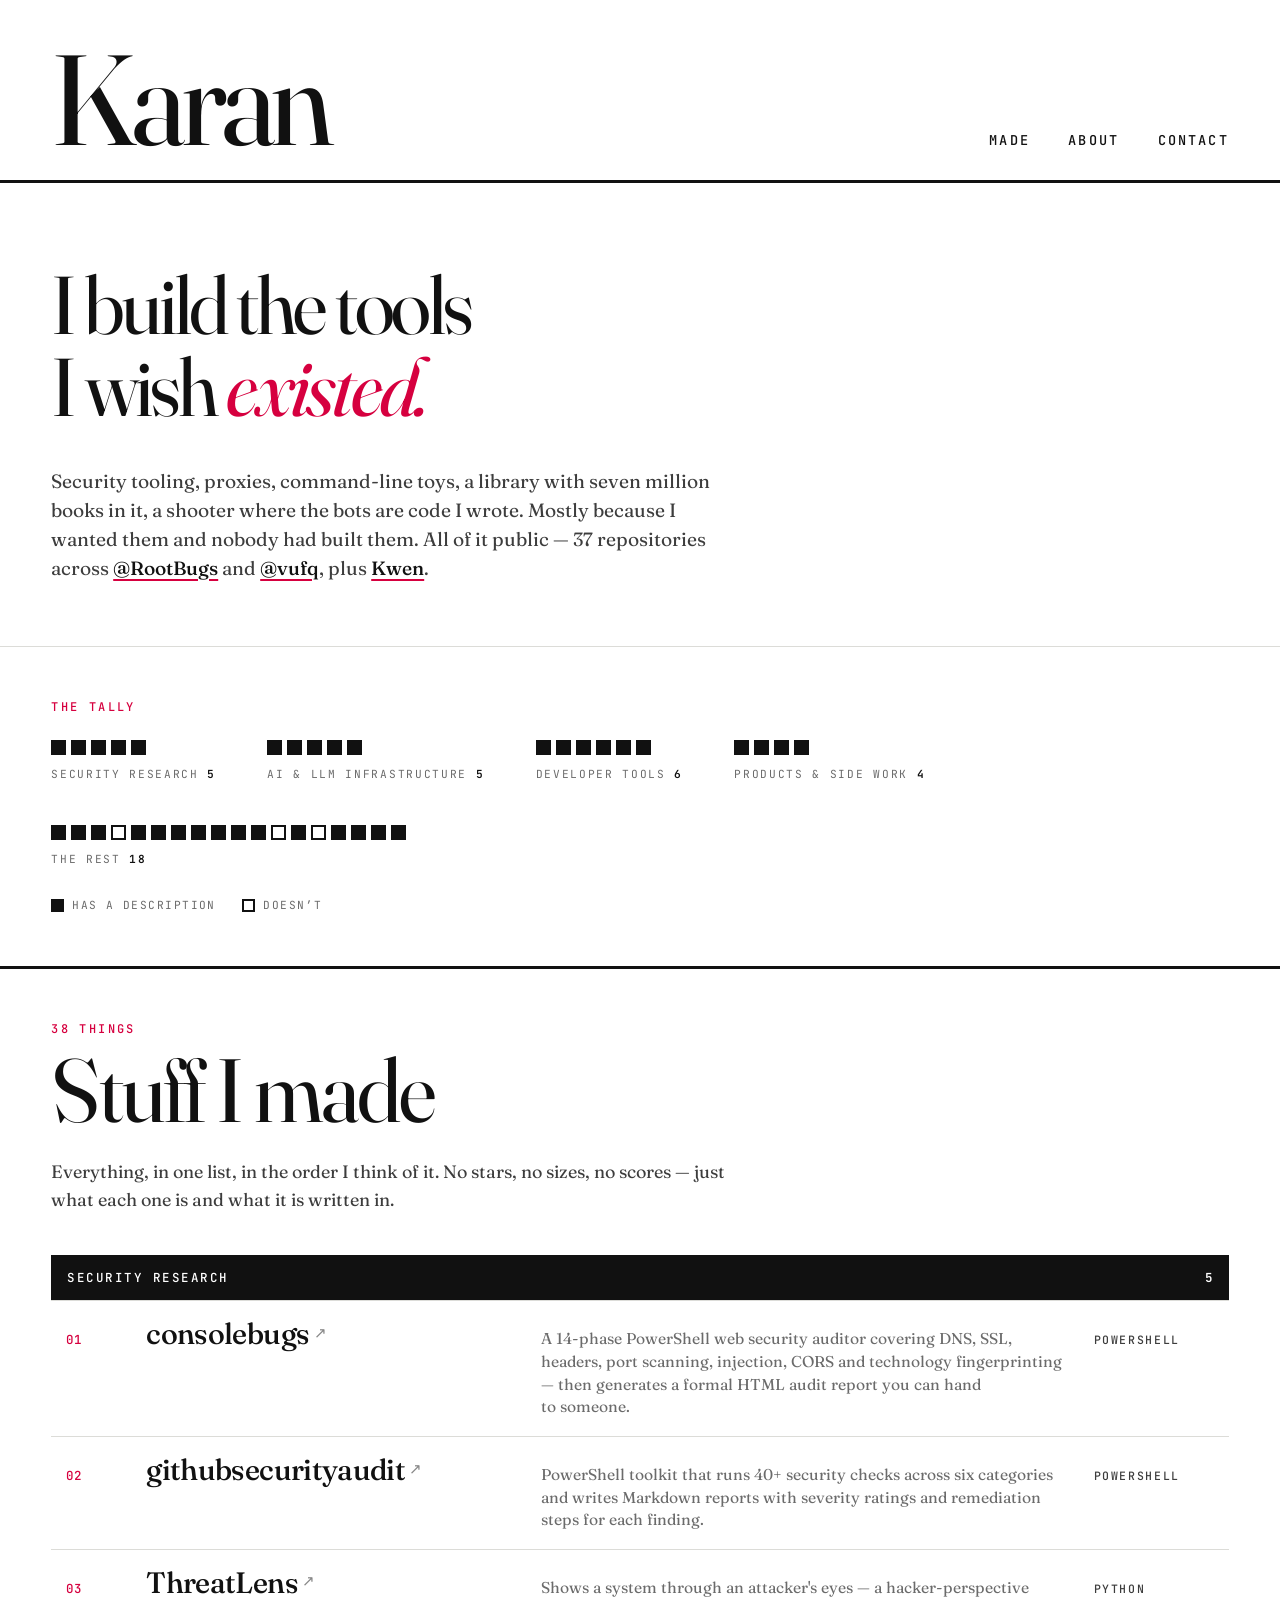
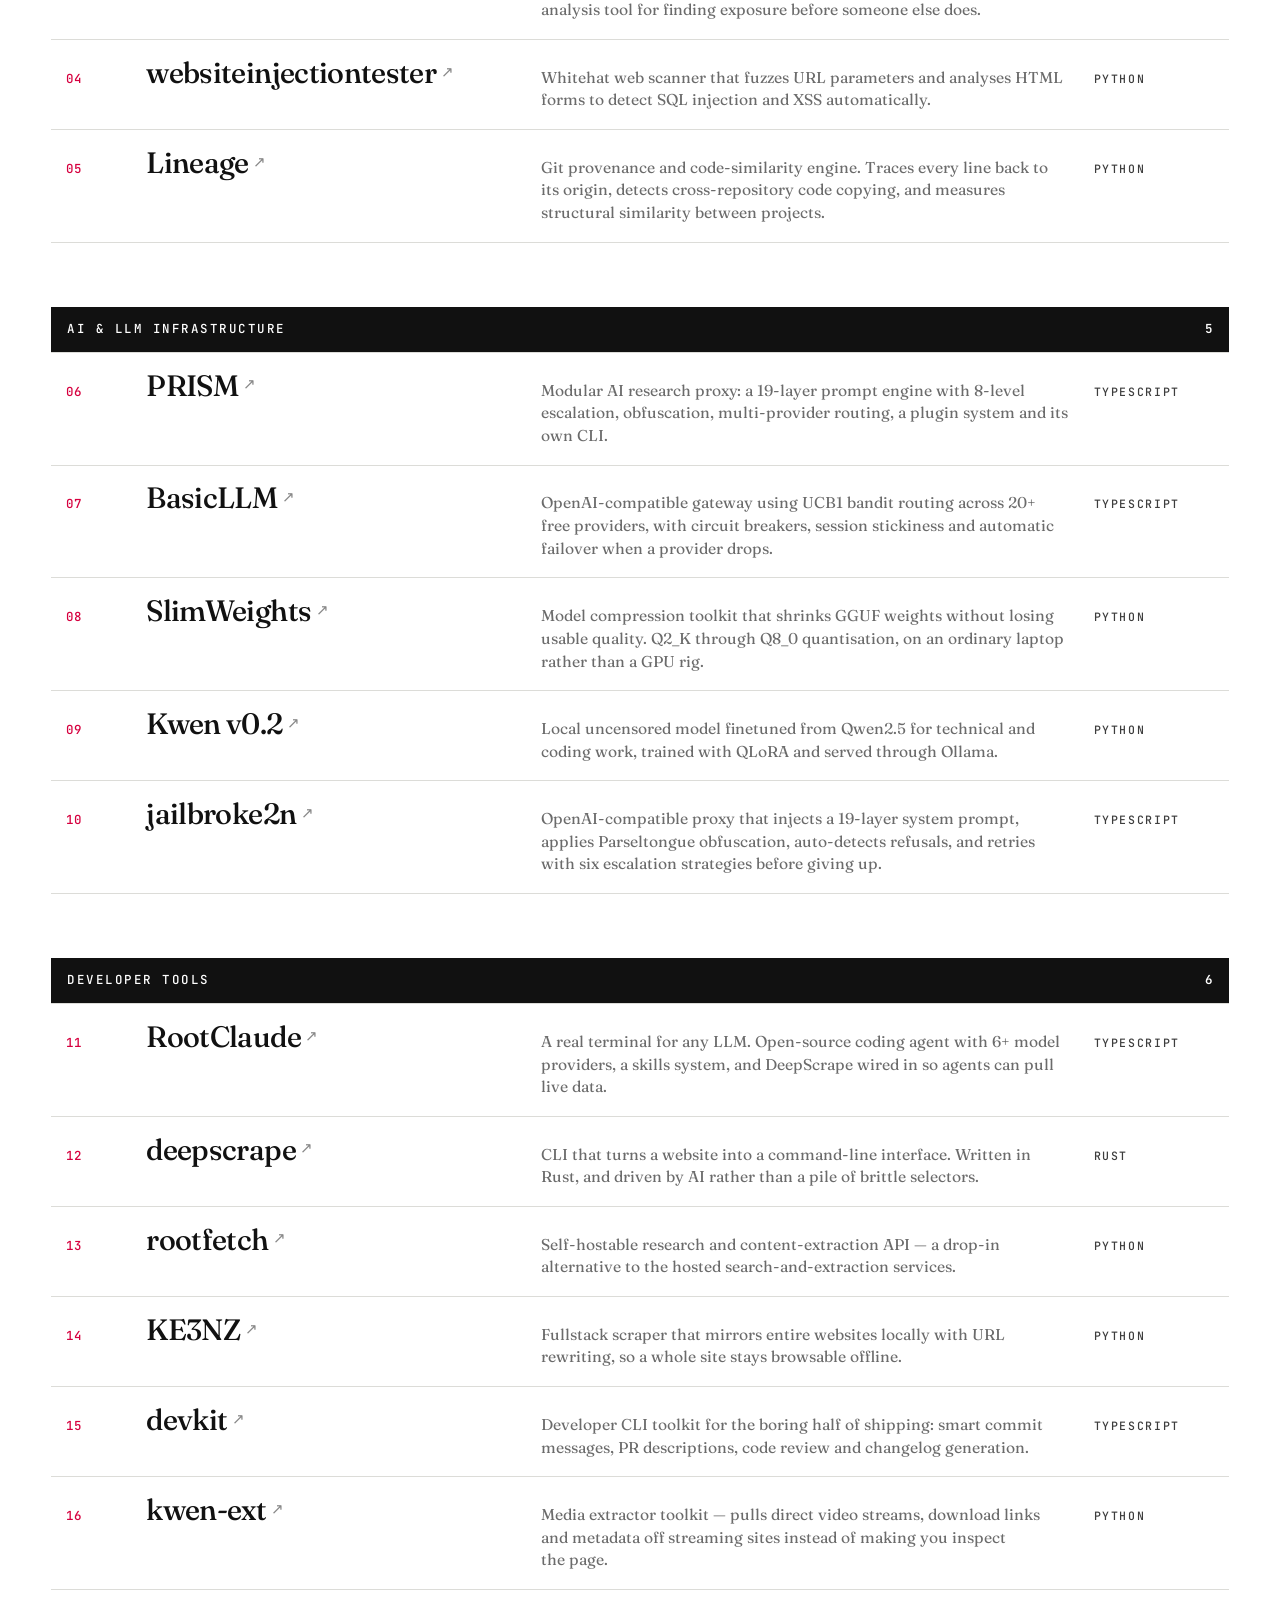
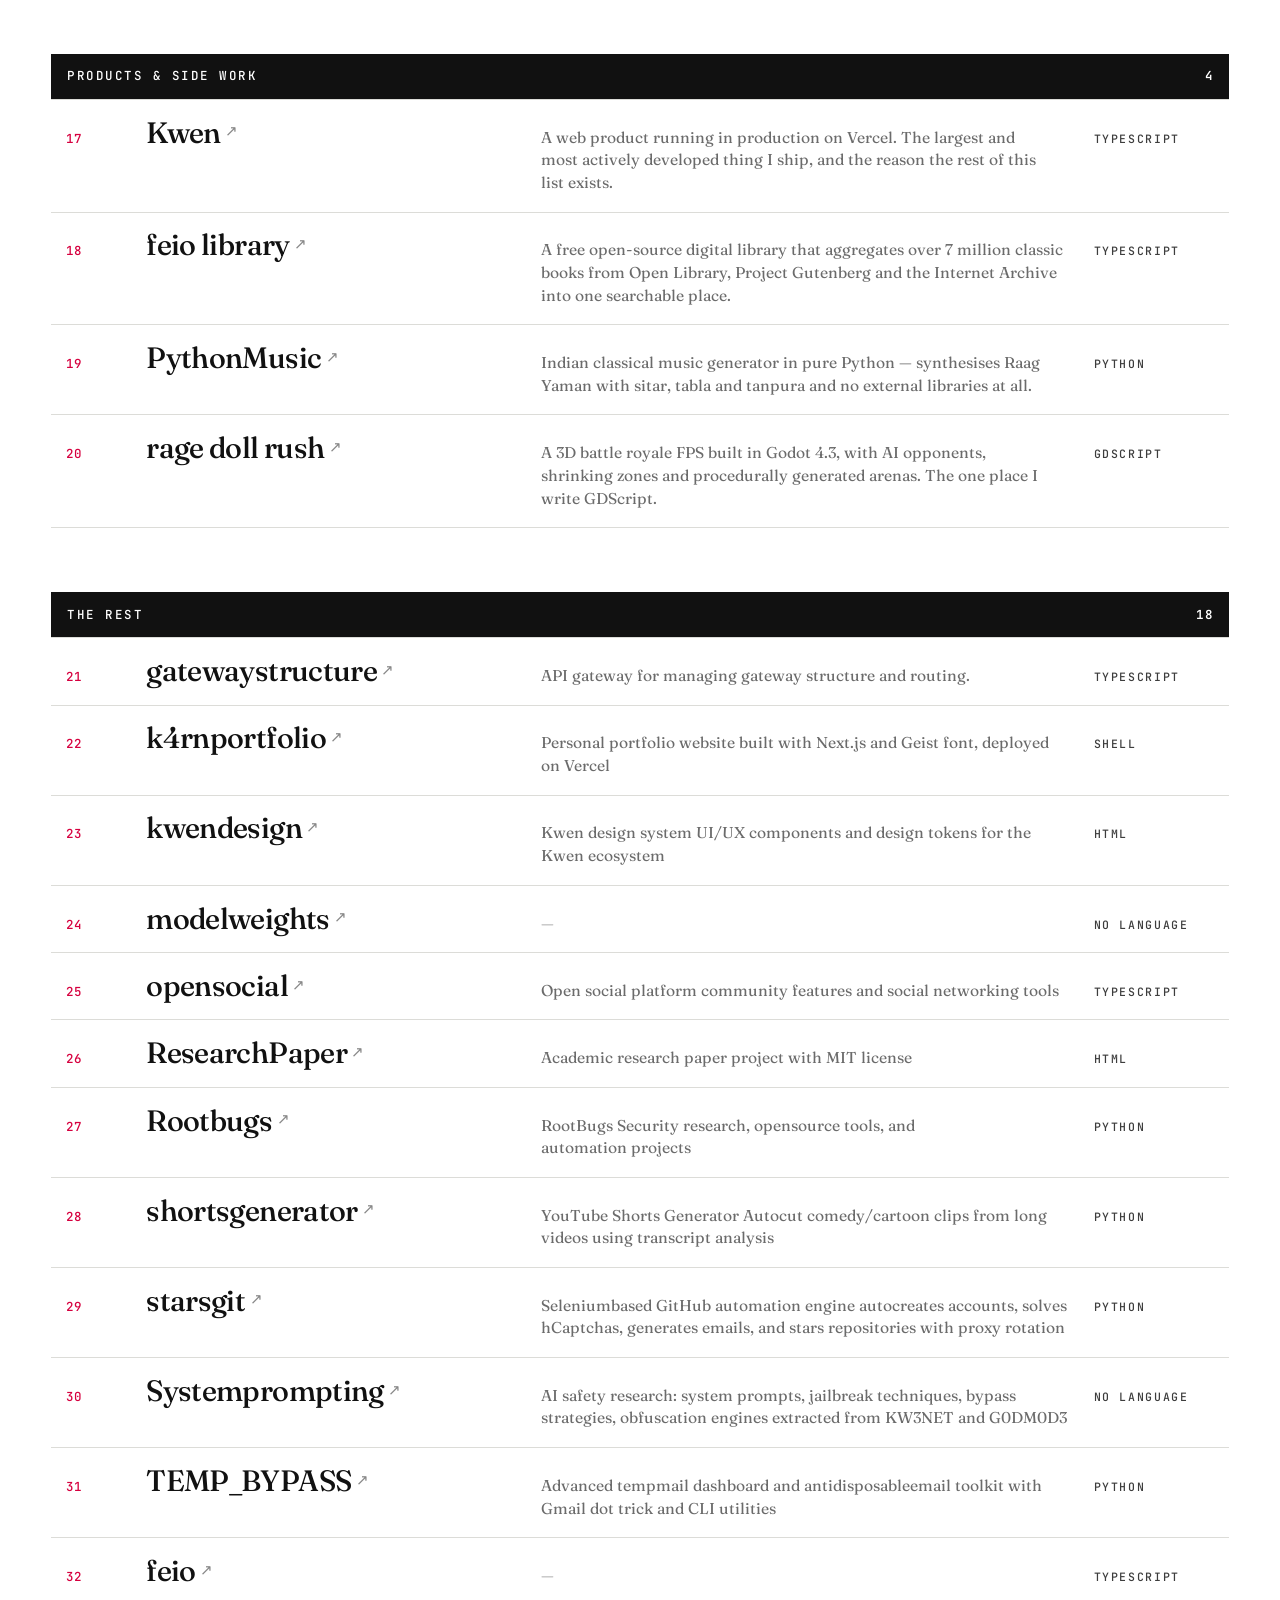
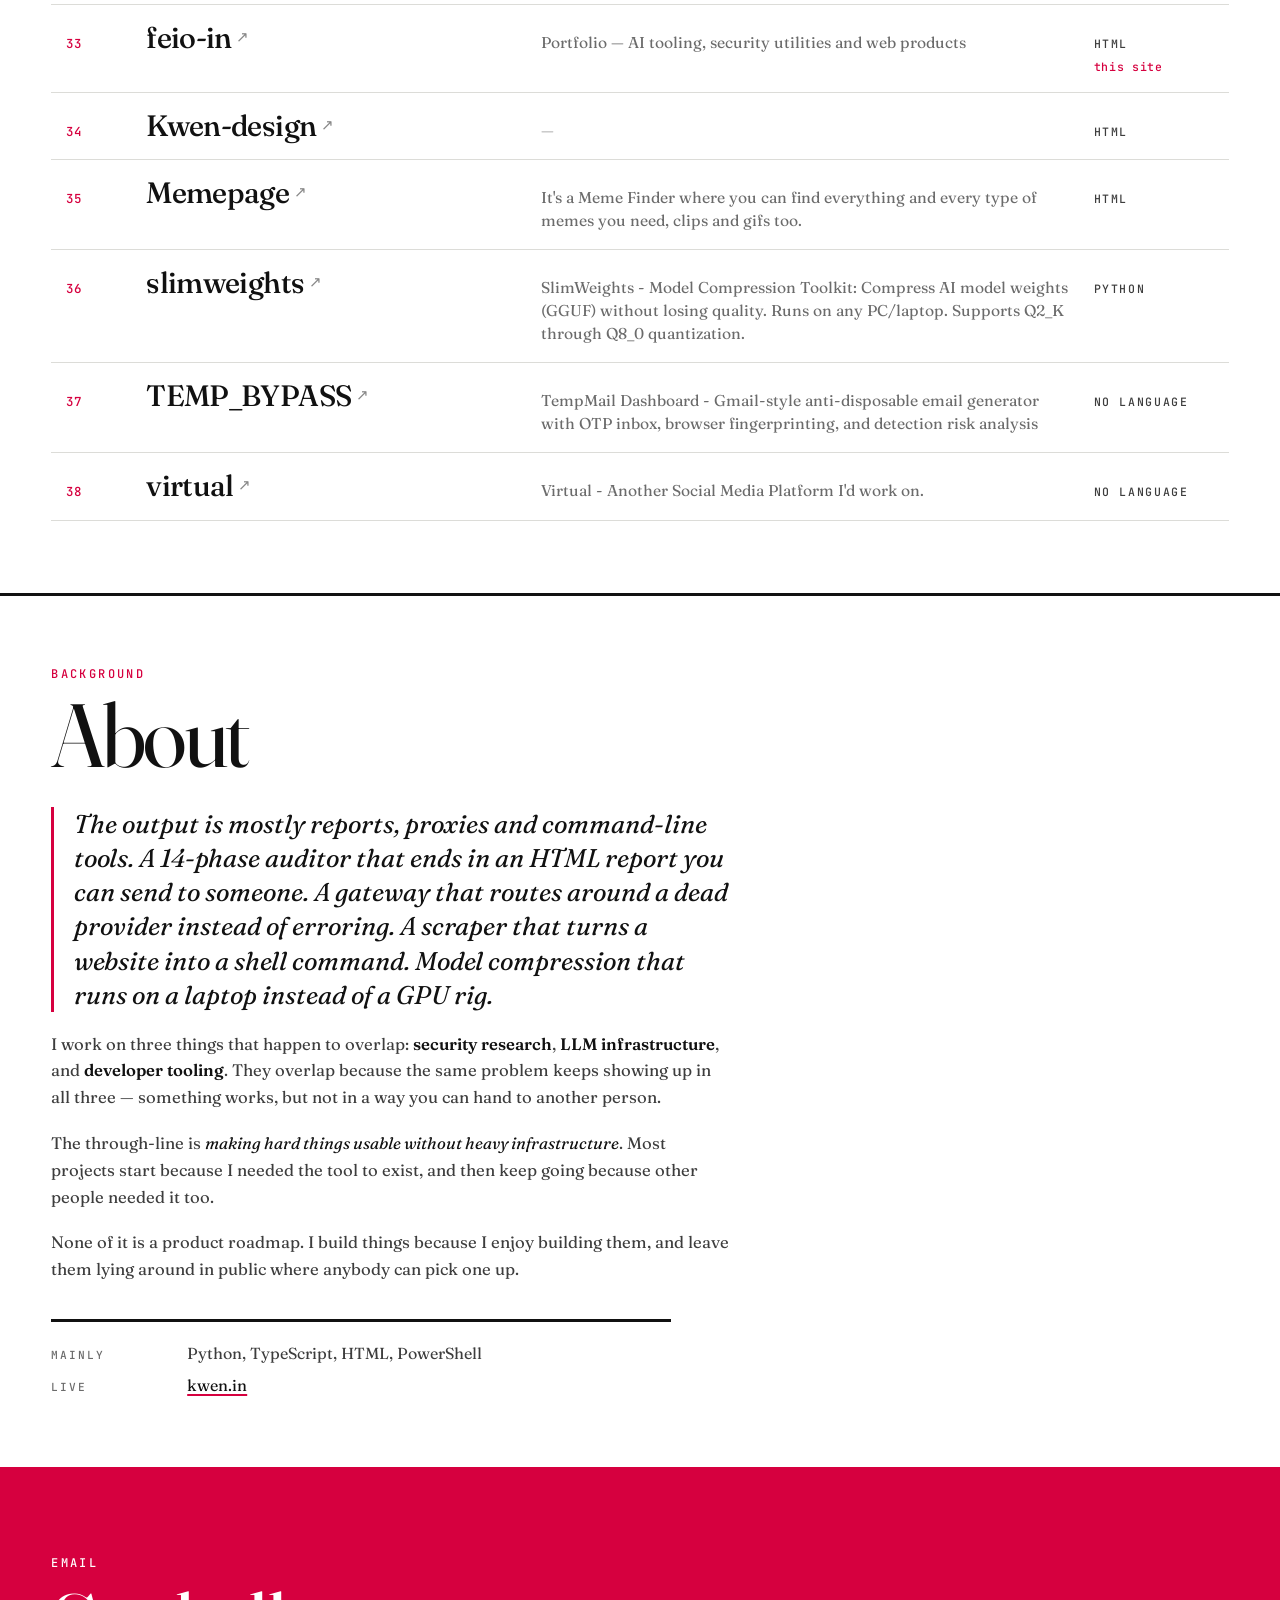
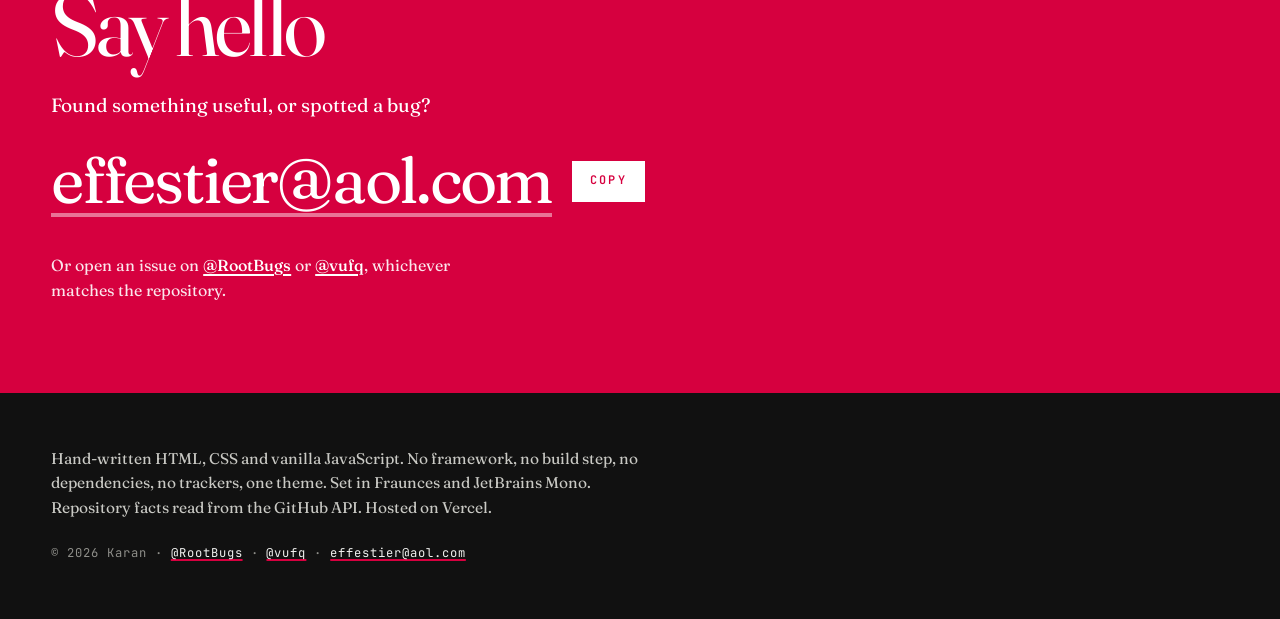
==== commit e5c22f03: "Fix what the design review found: tag collision, tally captions, tracking An independent review of t" ====
--- a/index.html
+++ b/index.html
@@ -83,7 +83,7 @@
 
   <section class="statement">
     <div class="shell">
-      <h1>I build the tools<br>I wish <em>existed</em>.</h1>
+      <h1>I build the tools<br>I wish <em>existed.</em></h1>
       <p class="lede-p">
         Security tooling, proxies, command-line toys, a library with seven
         million books in it, a shooter where the bots are code I wrote.
--- a/assets/css/styles.css
+++ b/assets/css/styles.css
@@ -229,6 +229,7 @@
 .tally-row {
   display: flex;
   flex-wrap: wrap;
+  align-items: end;
   gap: clamp(1.5rem, 3.4vw, 3rem) clamp(1.6rem, 4vw, 3.4rem);
   margin-top: 1.7rem;
 }
@@ -239,7 +240,6 @@
   display: flex;
   flex-wrap: wrap;
   gap: 5px;
-  max-width: 12.4rem;
 }
 .marks i {
   display: block;
@@ -291,7 +291,7 @@
   font-size: clamp(2.5rem, 7vw, 5.75rem);
   font-weight: 400;
   line-height: .97;
-  letter-spacing: -.045em;
+  letter-spacing: -.028em;
   text-wrap: balance;
   font-variation-settings: "opsz" 144, "SOFT" 0, "WONK" 1;
 }
@@ -389,11 +389,23 @@
   font: 500 .72rem/1.5 var(--mono);
   letter-spacing: .14em;
   text-transform: uppercase;
-  color: var(--ink-3);
-  text-align: right;
+  color: var(--ink-2);
+}
+.item-self {
+  display: block;
+  margin-top: .35rem;
+  text-transform: none;
+  letter-spacing: .06em;
+  color: var(--accent);
+}
+.item-desc:empty::before {
+  content: "\2014";
+  color: var(--ink-4);
 }
 .item:hover .item-lang,
 .item:focus-visible .item-lang { color: #dedede; }
+.item:hover .item-self,
+.item:focus-visible .item-self { color: var(--on-ink); }
 
 /* =========================================================================
    ABOUT
@@ -577,7 +589,8 @@
 }
 
 @media (max-width: 560px) {
-  .marks { max-width: 100%; }
+  .marks { max-width: 100%; gap: 4px; }
+  .marks i { width: 13px; height: 13px; }
   .facts > div { grid-template-columns: minmax(0, 1fr); gap: .2rem; }
 }
 
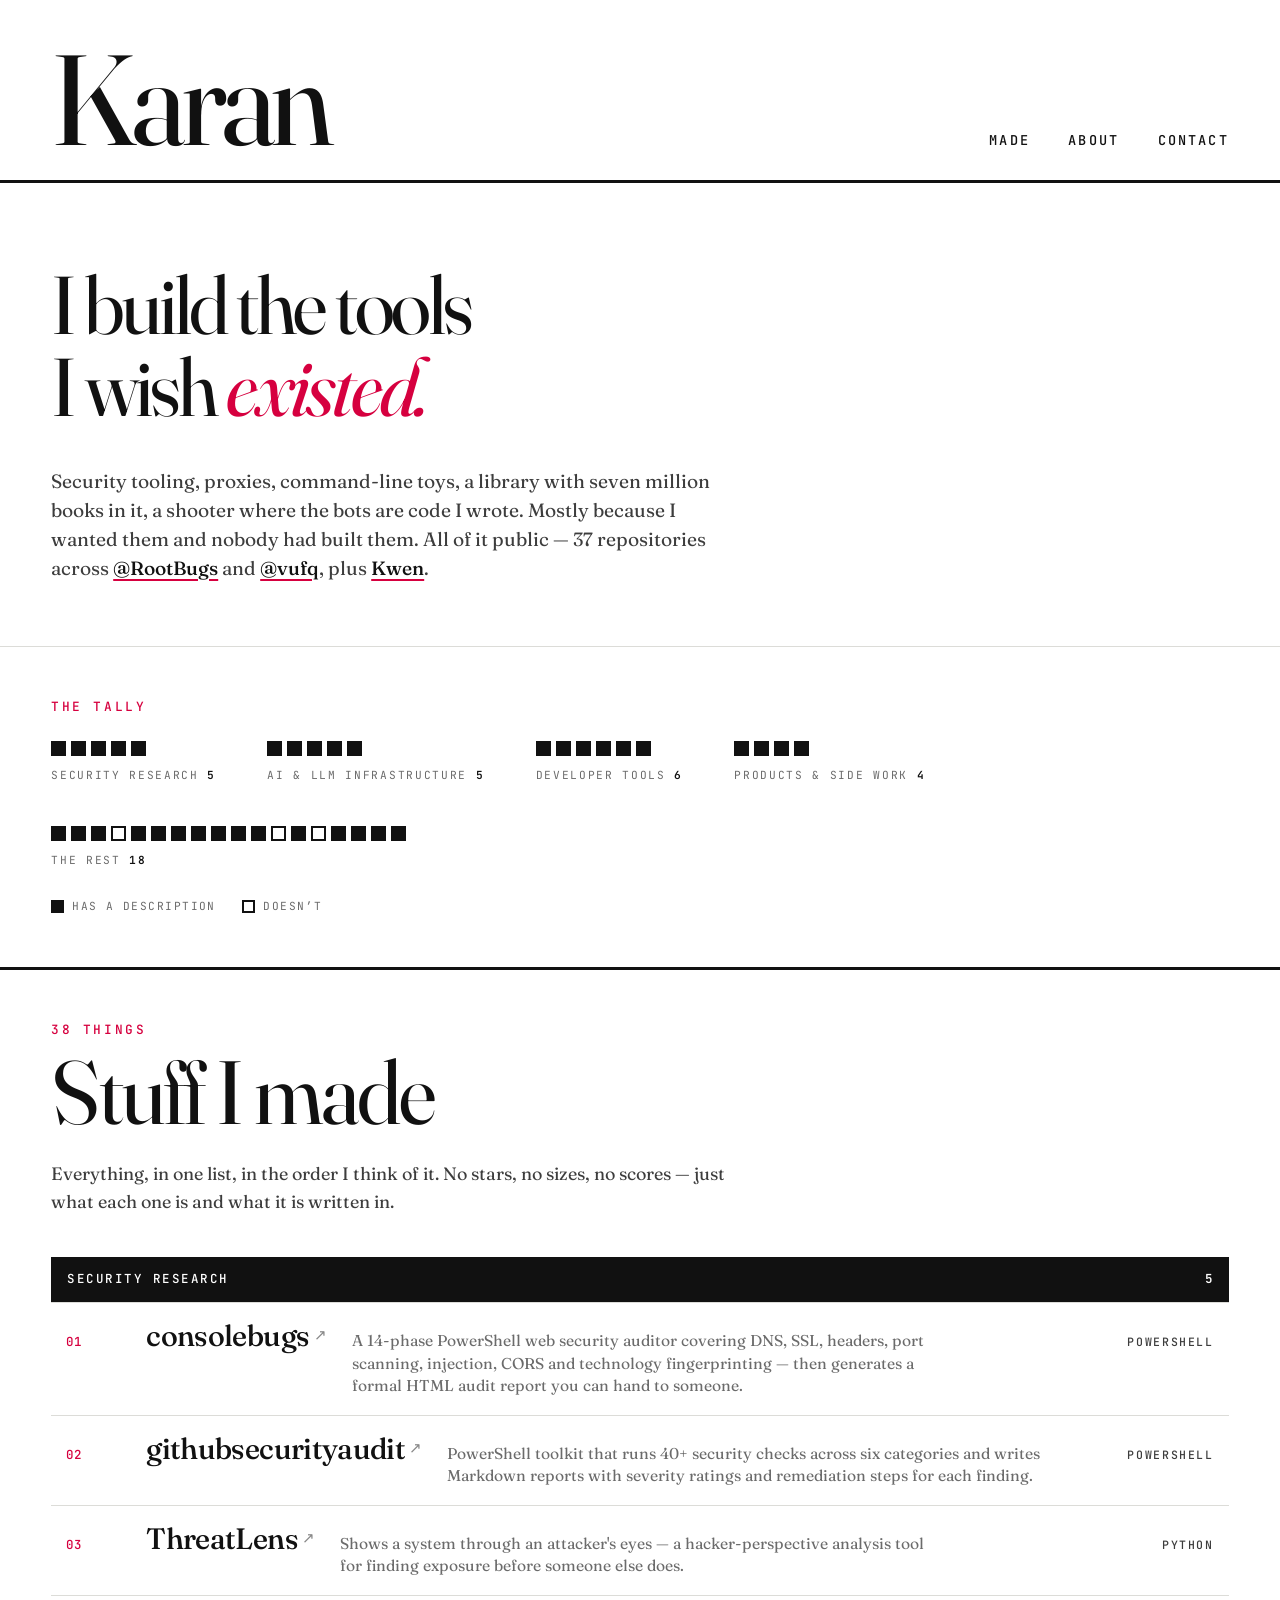
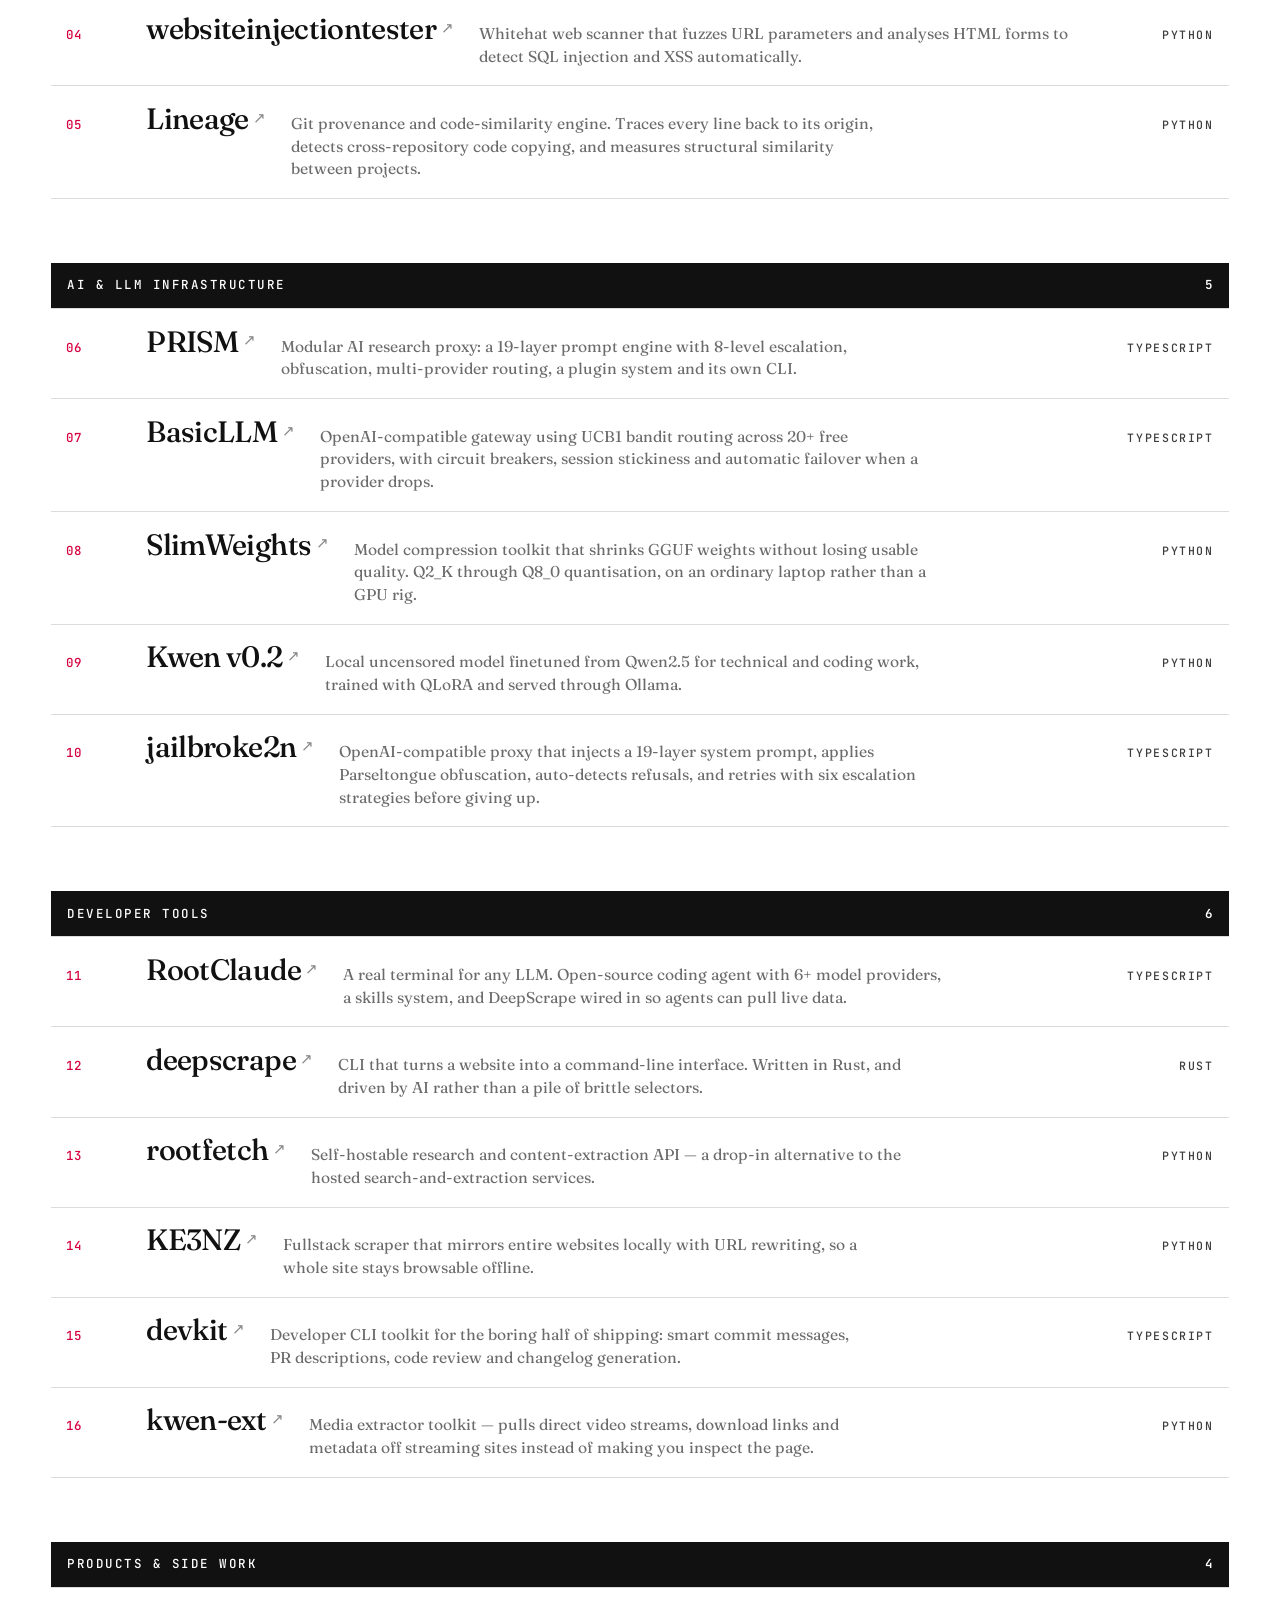
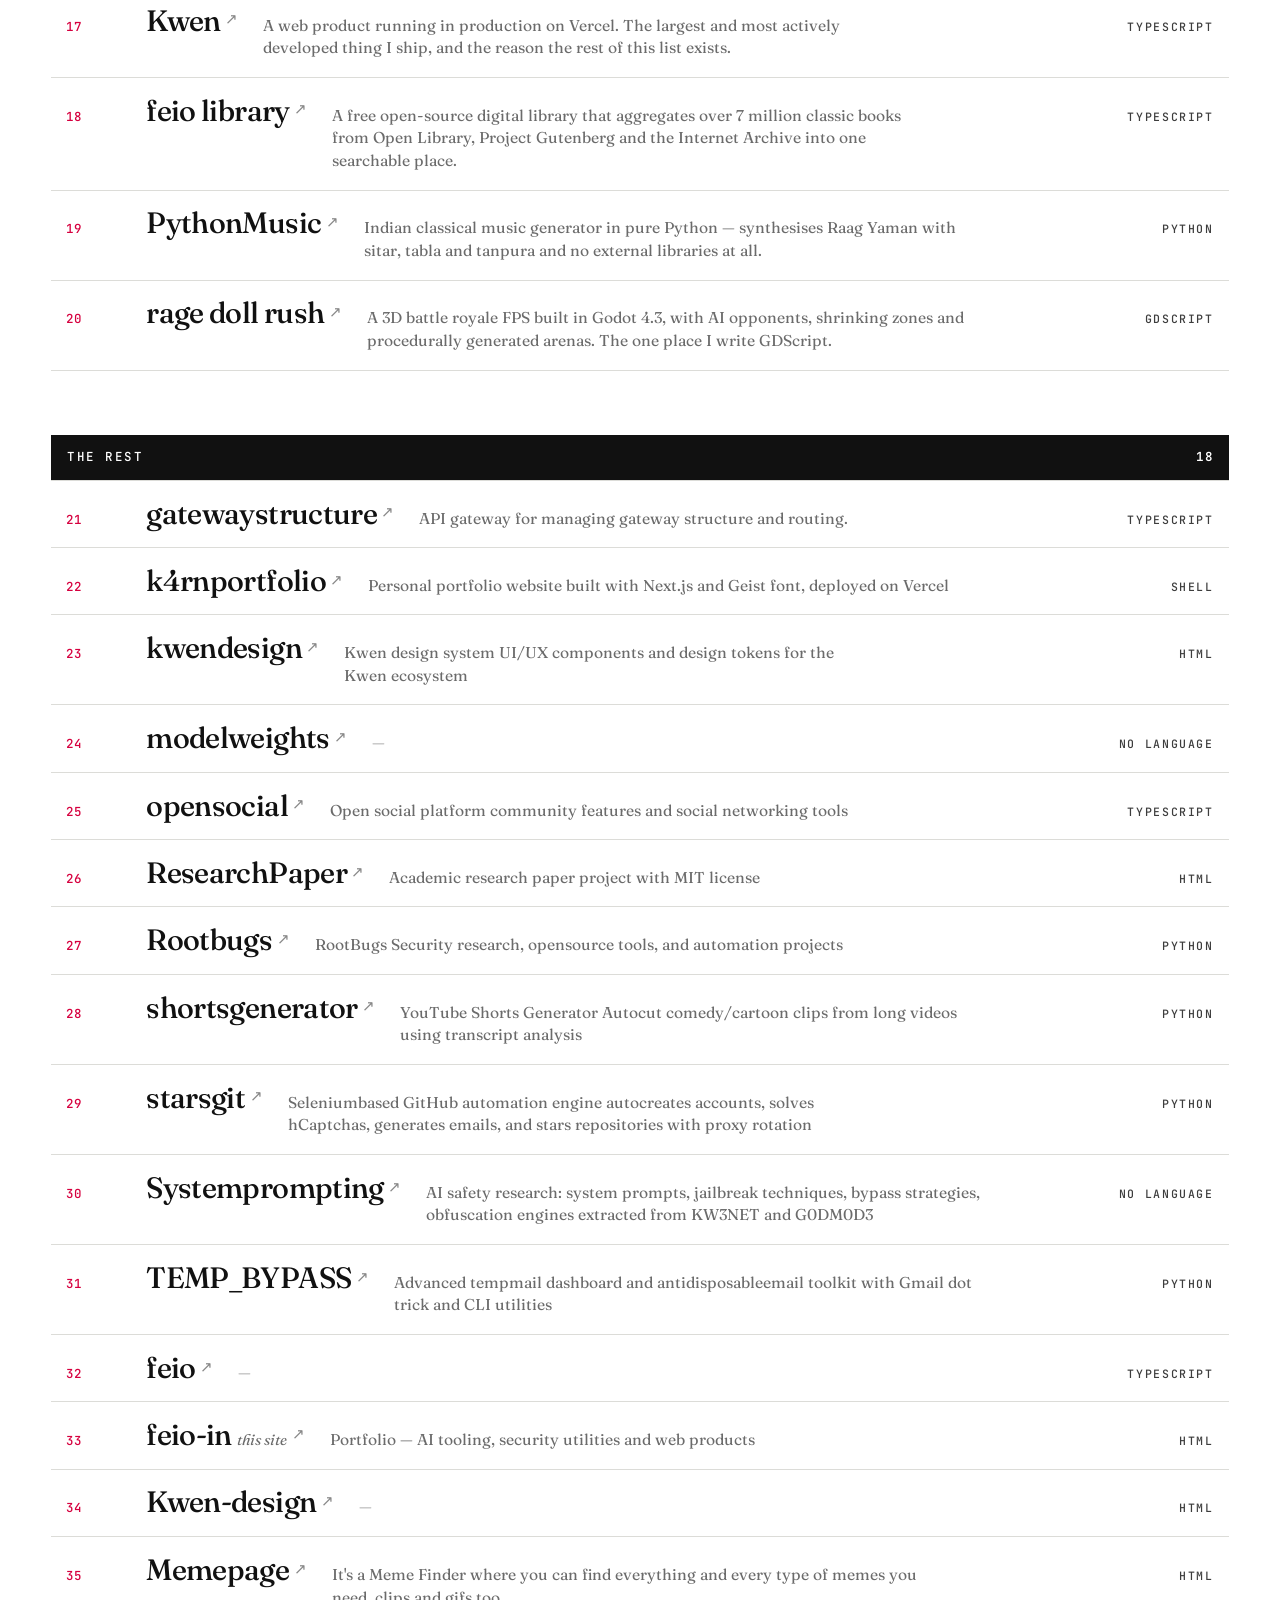
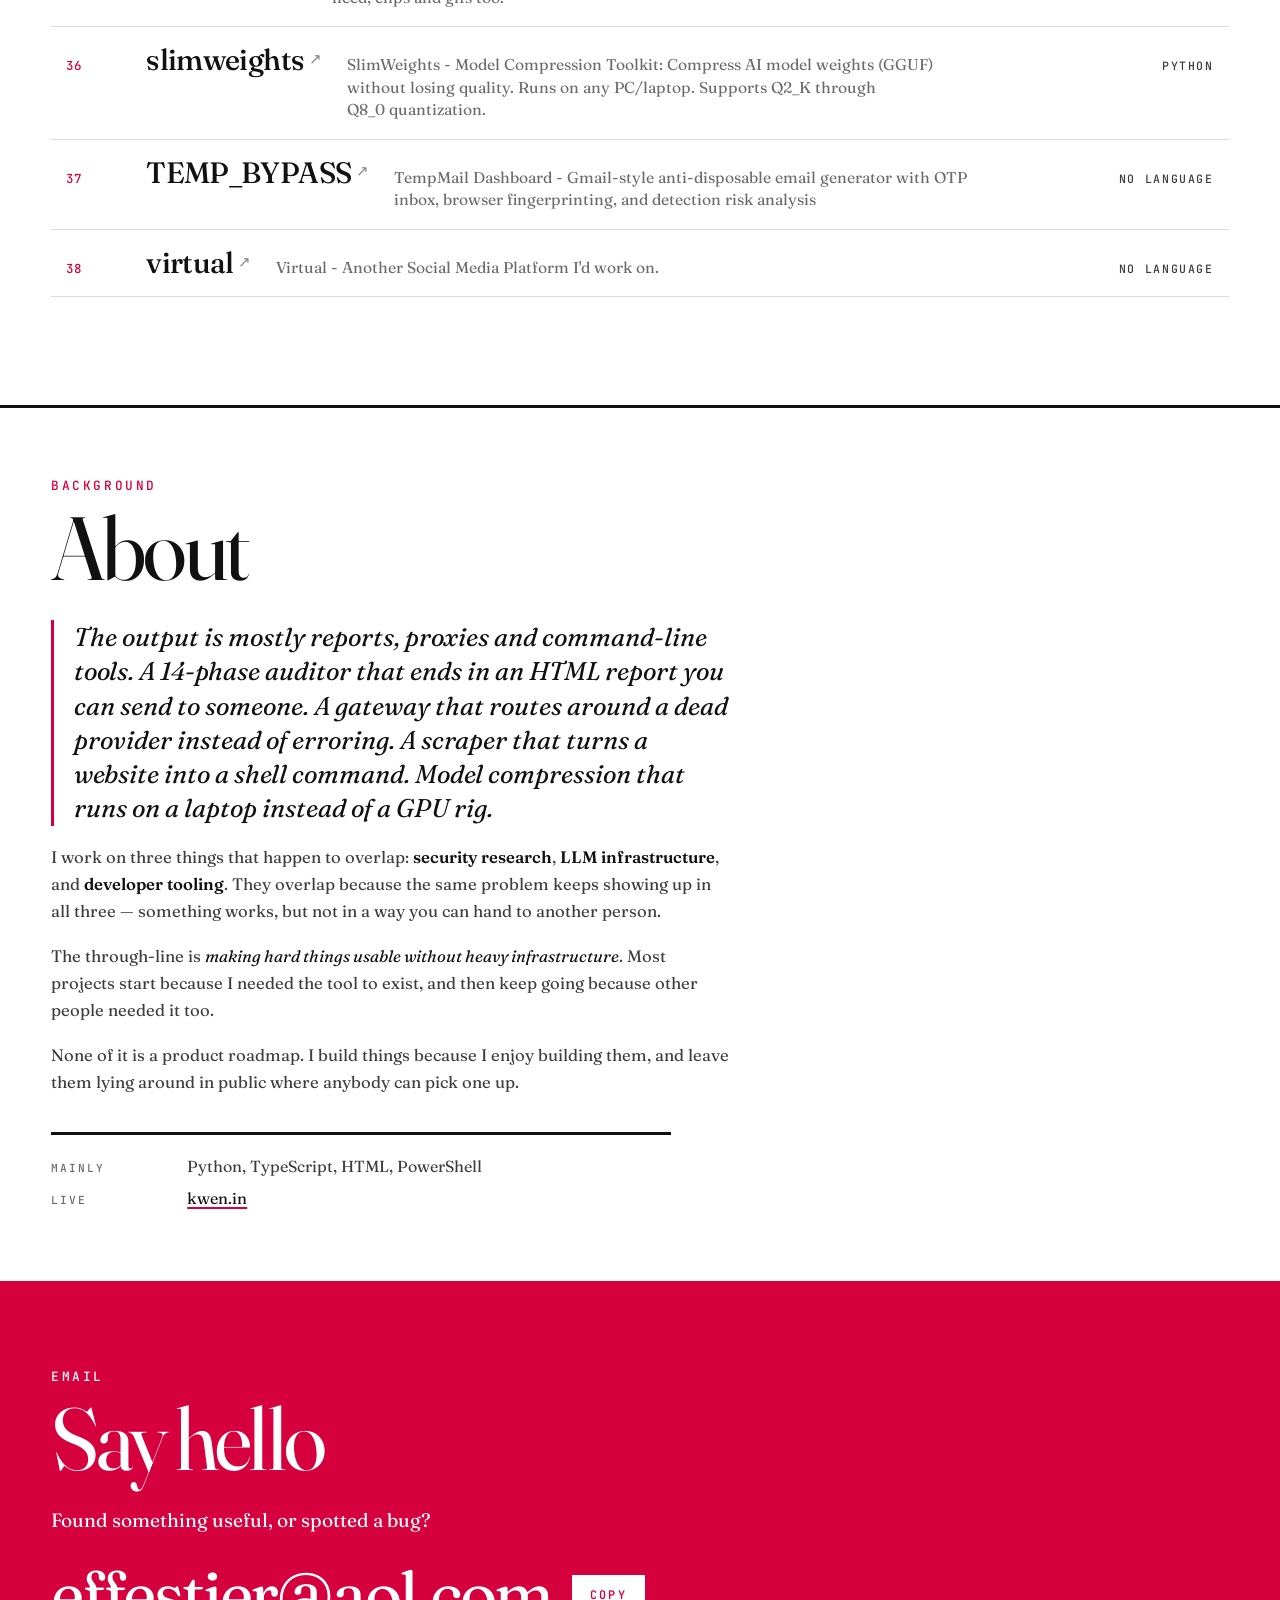
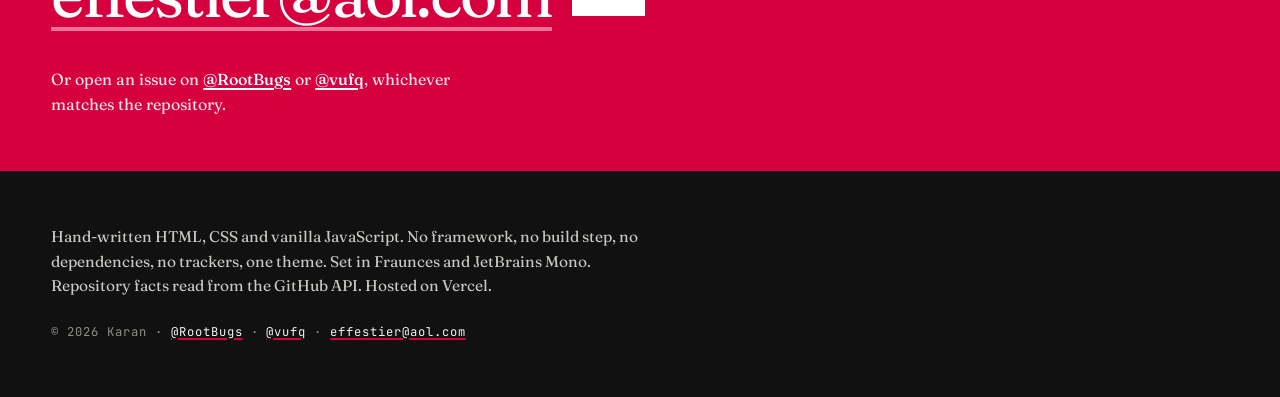
==== commit a9080354: "Make each row read as one line, and let the chapters breathe A second independent review of the scre" ====
--- a/index.html
+++ b/index.html
@@ -355,9 +355,9 @@
         </a></li>
         <li><a class="item" href="https://github.com/vufq/feio-in" target="_blank" rel="noopener noreferrer">
           <span class="item-n">33</span>
-          <span class="item-name">feio-in<span class="ext" aria-hidden="true">&#8599;</span></span>
+          <span class="item-name">feio-in <span class="item-self">this site</span><span class="ext" aria-hidden="true">&#8599;</span></span>
           <span class="item-desc">Portfolio — AI tooling, security utilities and web products</span>
-          <span class="item-lang">HTML<span class="item-self">this site</span></span>
+          <span class="item-lang">HTML</span>
         </a></li>
         <li><a class="item" href="https://github.com/vufq/Kwen-design" target="_blank" rel="noopener noreferrer">
           <span class="item-n">34</span>
--- a/assets/css/styles.css
+++ b/assets/css/styles.css
@@ -98,7 +98,7 @@
 
 .kicker {
   margin: 0;
-  font: 500 .75rem/1 var(--mono);
+  font: 500 .8rem/1 var(--mono);
   letter-spacing: .2em;
   text-transform: uppercase;
   color: var(--accent);
@@ -284,7 +284,7 @@
 /* =========================================================================
    THE INDEX — a full-width tracklist. No boxes, no cells, no fills.
    ========================================================================= */
-.index { padding-block: clamp(2.5rem, 6vh, 4.5rem) clamp(3rem, 8vh, 6rem); }
+.index { padding-block: clamp(2.5rem, 6vh, 4.5rem) clamp(4.5rem, 12vh, 8rem); }
 
 .huge {
   margin: .75rem 0 0;
@@ -329,8 +329,7 @@
 }
 
 .item {
-  display: grid;
-  grid-template-columns: 3.4rem minmax(0, 1.05fr) minmax(0, 1.5fr) 7.5rem;
+  display: flex;
   align-items: baseline;
   gap: .35rem clamp(1rem, 2vw, 1.75rem);
   padding: 1.05rem .95rem;
@@ -348,6 +347,7 @@
 }
 
 .item-n {
+  flex: 0 0 3.4rem;
   font: 500 .78rem/1.7 var(--mono);
   letter-spacing: .06em;
   font-variant-numeric: tabular-nums;
@@ -357,6 +357,7 @@
 .item:focus-visible .item-n { color: var(--on-ink); }
 
 .item-name {
+  flex: 0 0 auto;
   font-size: clamp(1.3rem, 2.3vw, 2rem);
   font-weight: 500;
   line-height: 1.08;
@@ -377,6 +378,9 @@
 .item:focus-visible .ext { opacity: .85; transform: translate(.12em, -.12em); }
 
 .item-desc {
+  flex: 0 1 auto;
+  min-width: 14ch;
+  max-width: 60ch;
   color: var(--ink-3);
   font-size: .98rem;
   line-height: 1.45;
@@ -386,17 +390,20 @@
 .item:focus-visible .item-desc { color: #dedede; }
 
 .item-lang {
+  flex: 0 0 auto;
+  margin-left: auto;
   font: 500 .72rem/1.5 var(--mono);
   letter-spacing: .14em;
   text-transform: uppercase;
   color: var(--ink-2);
 }
 .item-self {
-  display: block;
-  margin-top: .35rem;
+  font-size: .52em;
+  font-weight: 400;
+  font-style: italic;
+  letter-spacing: 0;
   text-transform: none;
-  letter-spacing: .06em;
-  color: var(--accent);
+  color: var(--ink-3);
 }
 .item-desc:empty::before {
   content: "\2014";
@@ -405,7 +412,7 @@
 .item:hover .item-lang,
 .item:focus-visible .item-lang { color: #dedede; }
 .item:hover .item-self,
-.item:focus-visible .item-self { color: var(--on-ink); }
+.item:focus-visible .item-self { color: #dedede; }
 
 /* =========================================================================
    ABOUT
@@ -475,7 +482,7 @@
 .hello {
   background: var(--accent);
   color: var(--on-accent);
-  padding-block: clamp(3.5rem, 10vh, 7rem);
+  padding-block: clamp(3.5rem, 10vh, 7rem) clamp(2.4rem, 6vh, 4rem);
 }
 .hello .kicker { color: var(--on-accent); }
 
@@ -581,7 +588,13 @@
    NARROW SCREENS
    ========================================================================= */
 @media (max-width: 900px) {
-  .item { grid-template-columns: 3rem minmax(0, 1fr); }
+  .item { display: grid; grid-template-columns: 3rem minmax(0, 1fr); }
+  .item-n, .item-name, .item-desc, .item-lang {
+    flex: none;
+    margin-left: 0;
+    min-width: 0;
+    max-width: none;
+  }
   .item-n { grid-column: 1; grid-row: 1; }
   .item-name { grid-column: 2; grid-row: 1; }
   .item-desc { grid-column: 2; grid-row: 2; margin-top: .3rem; }
